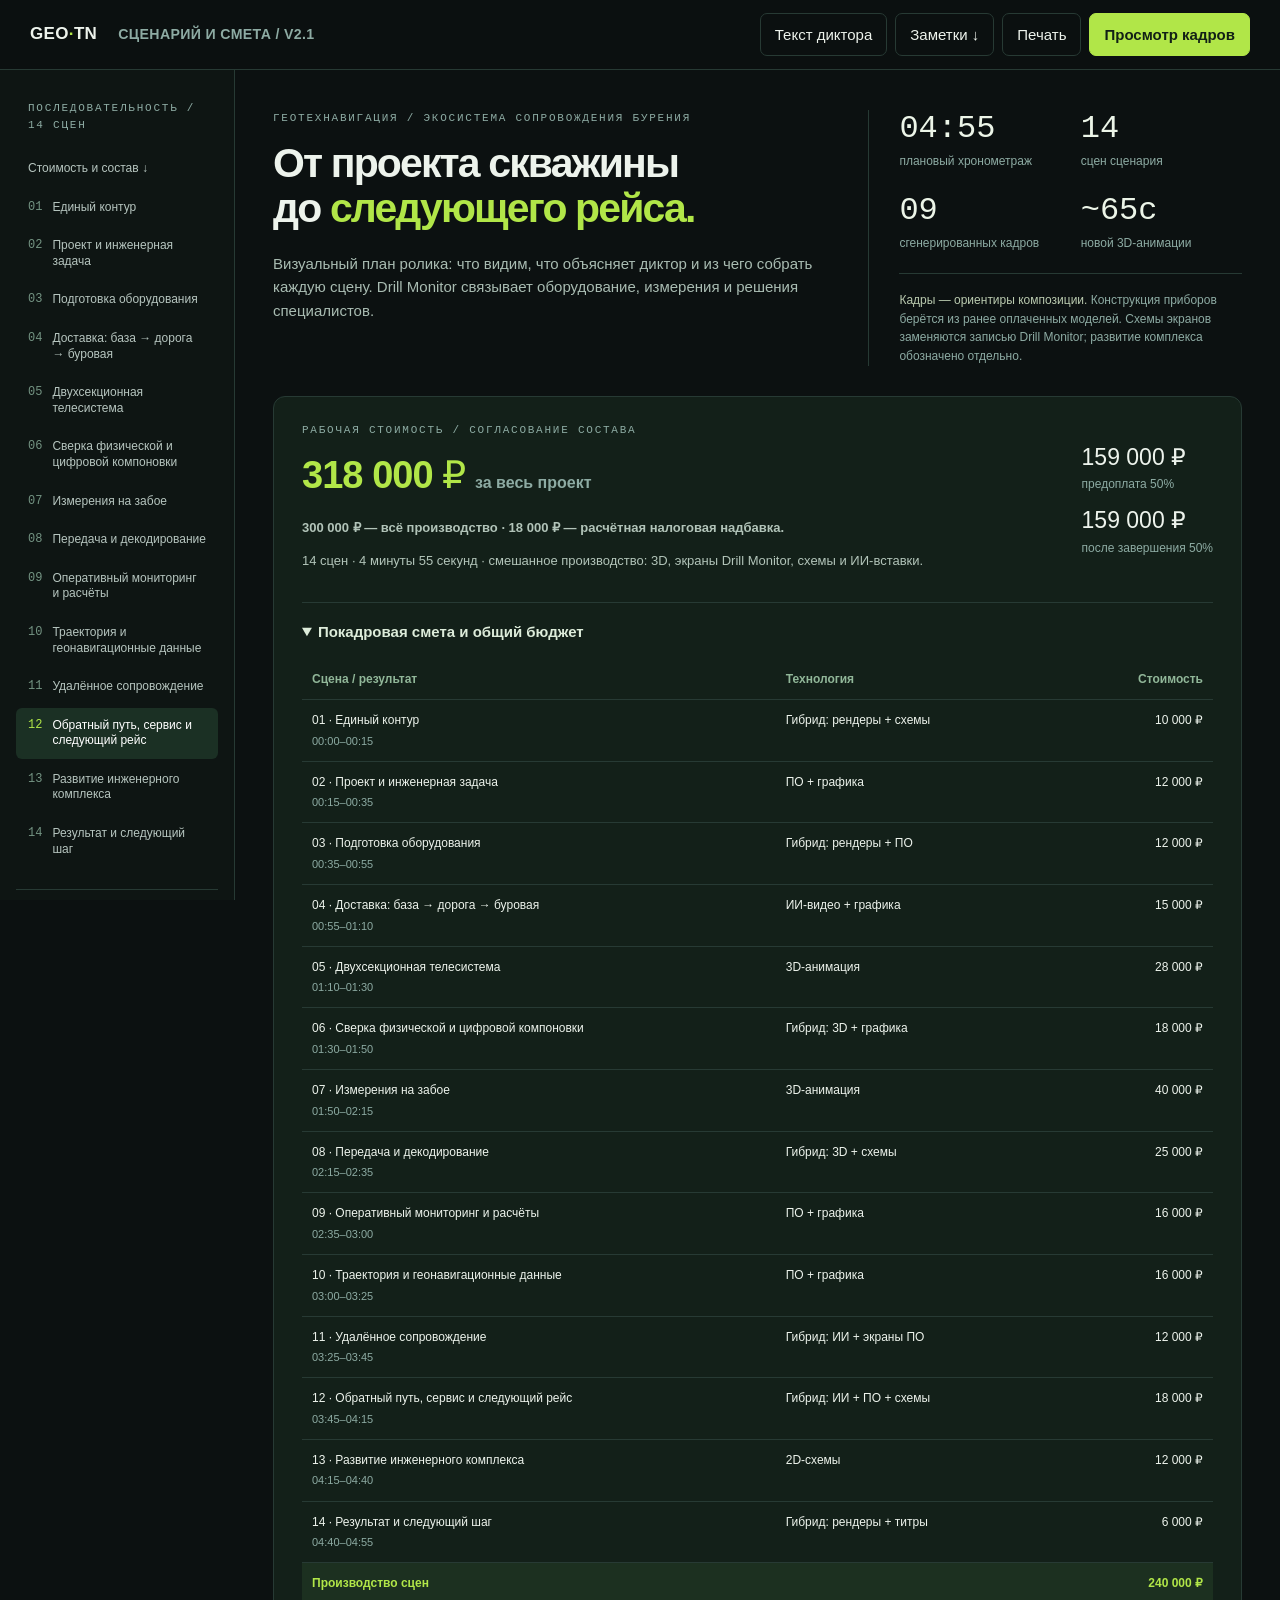
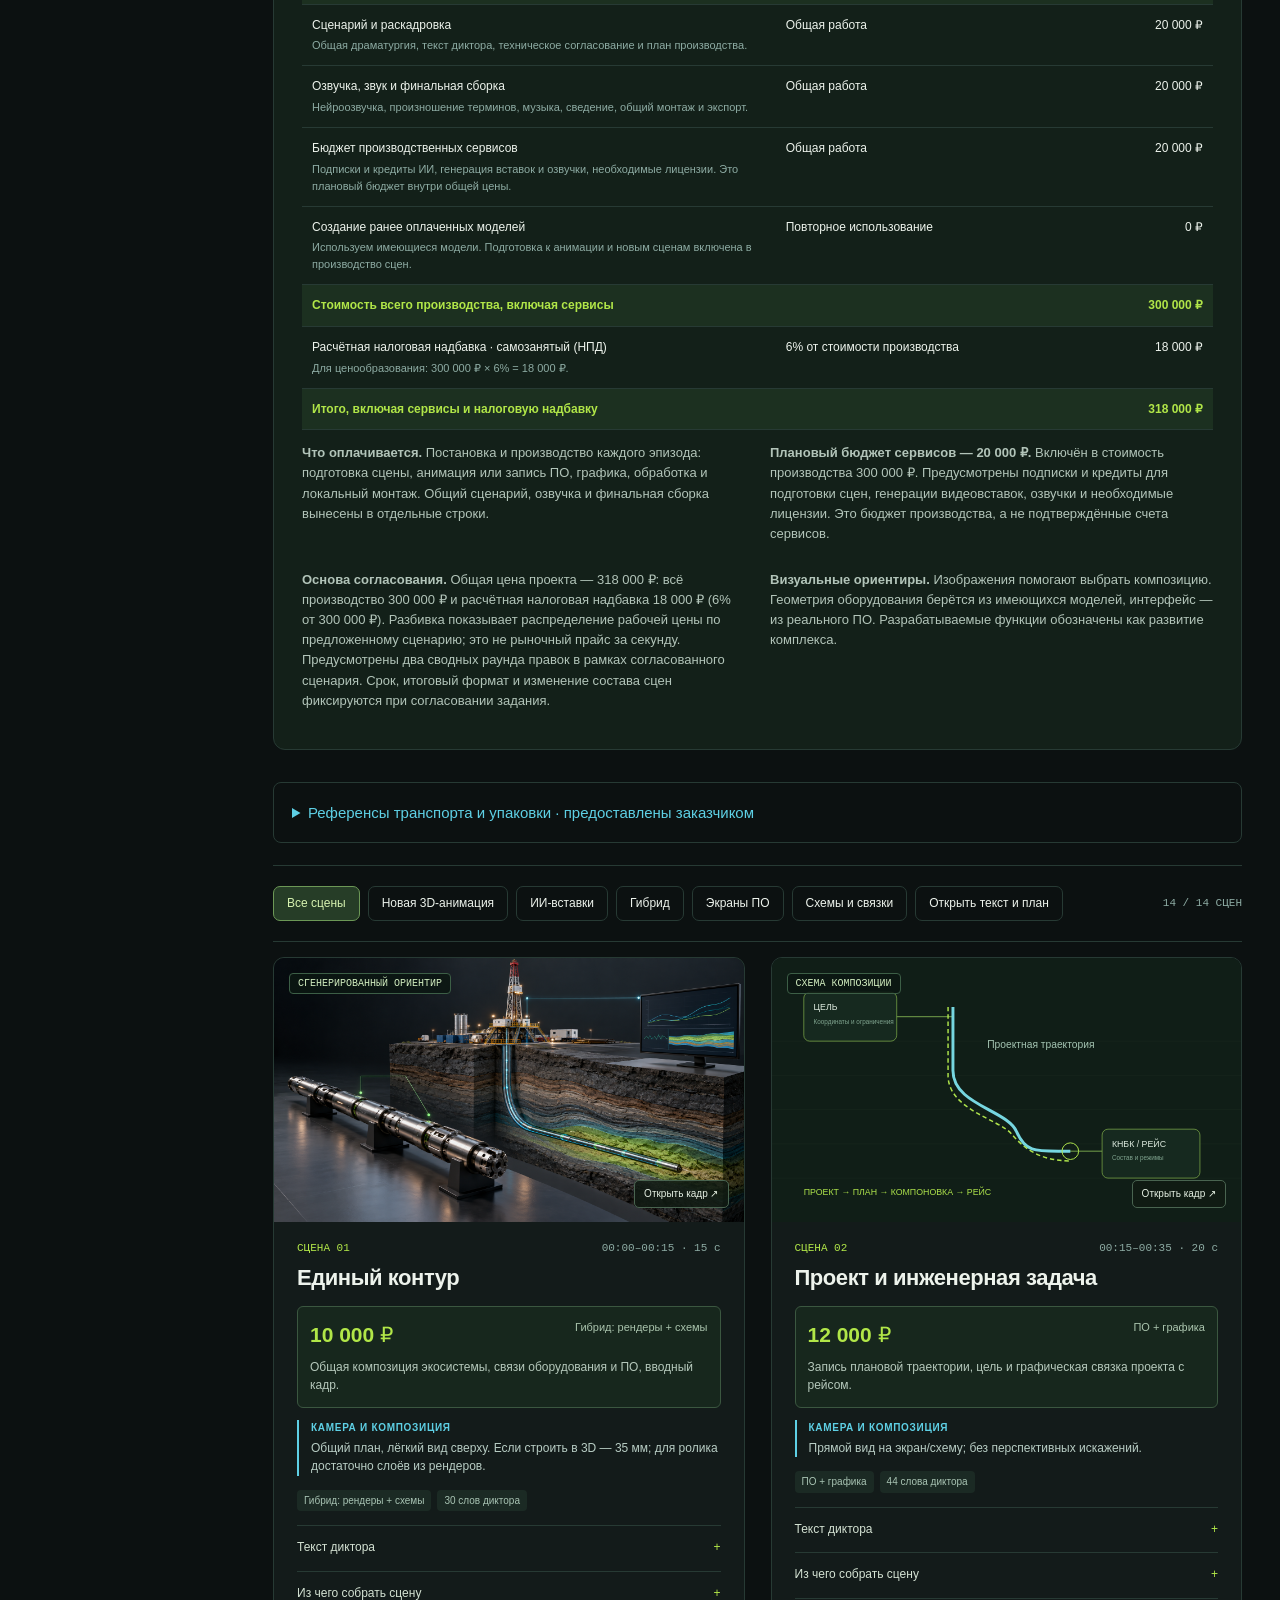
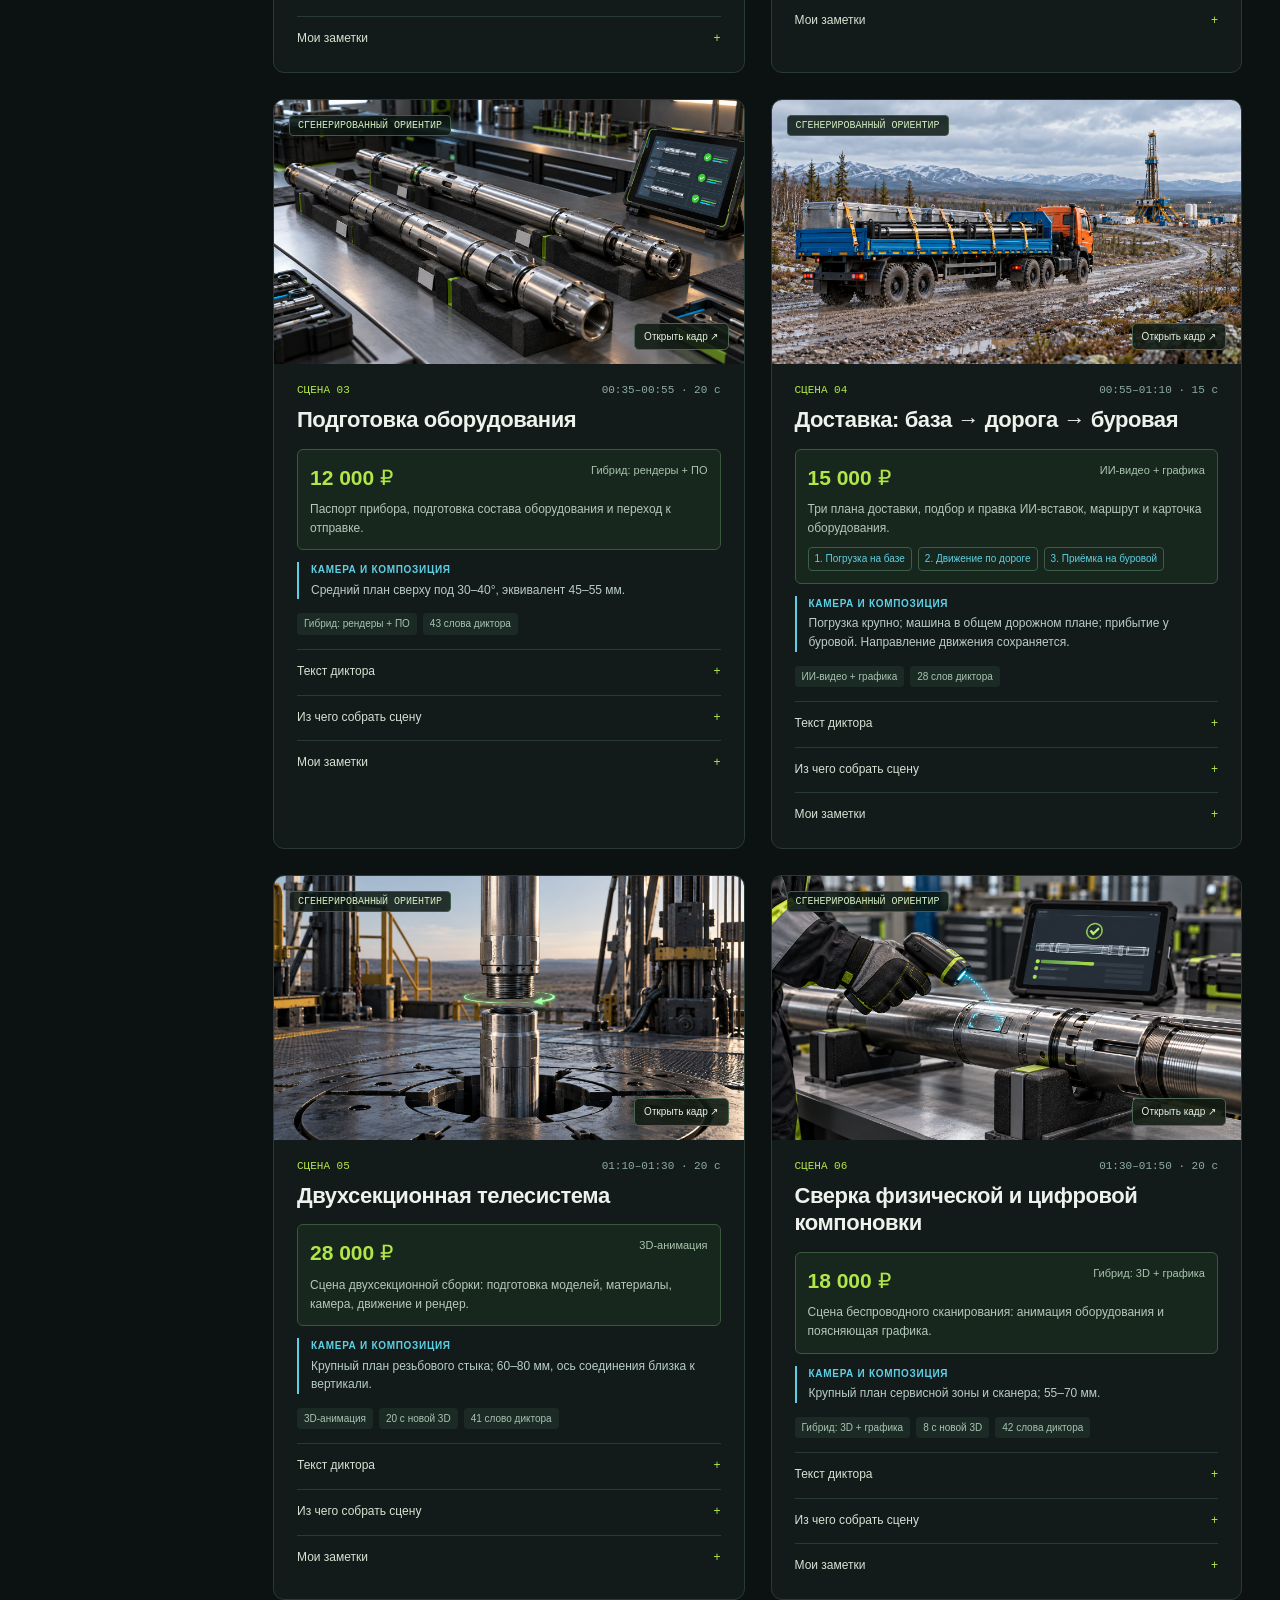
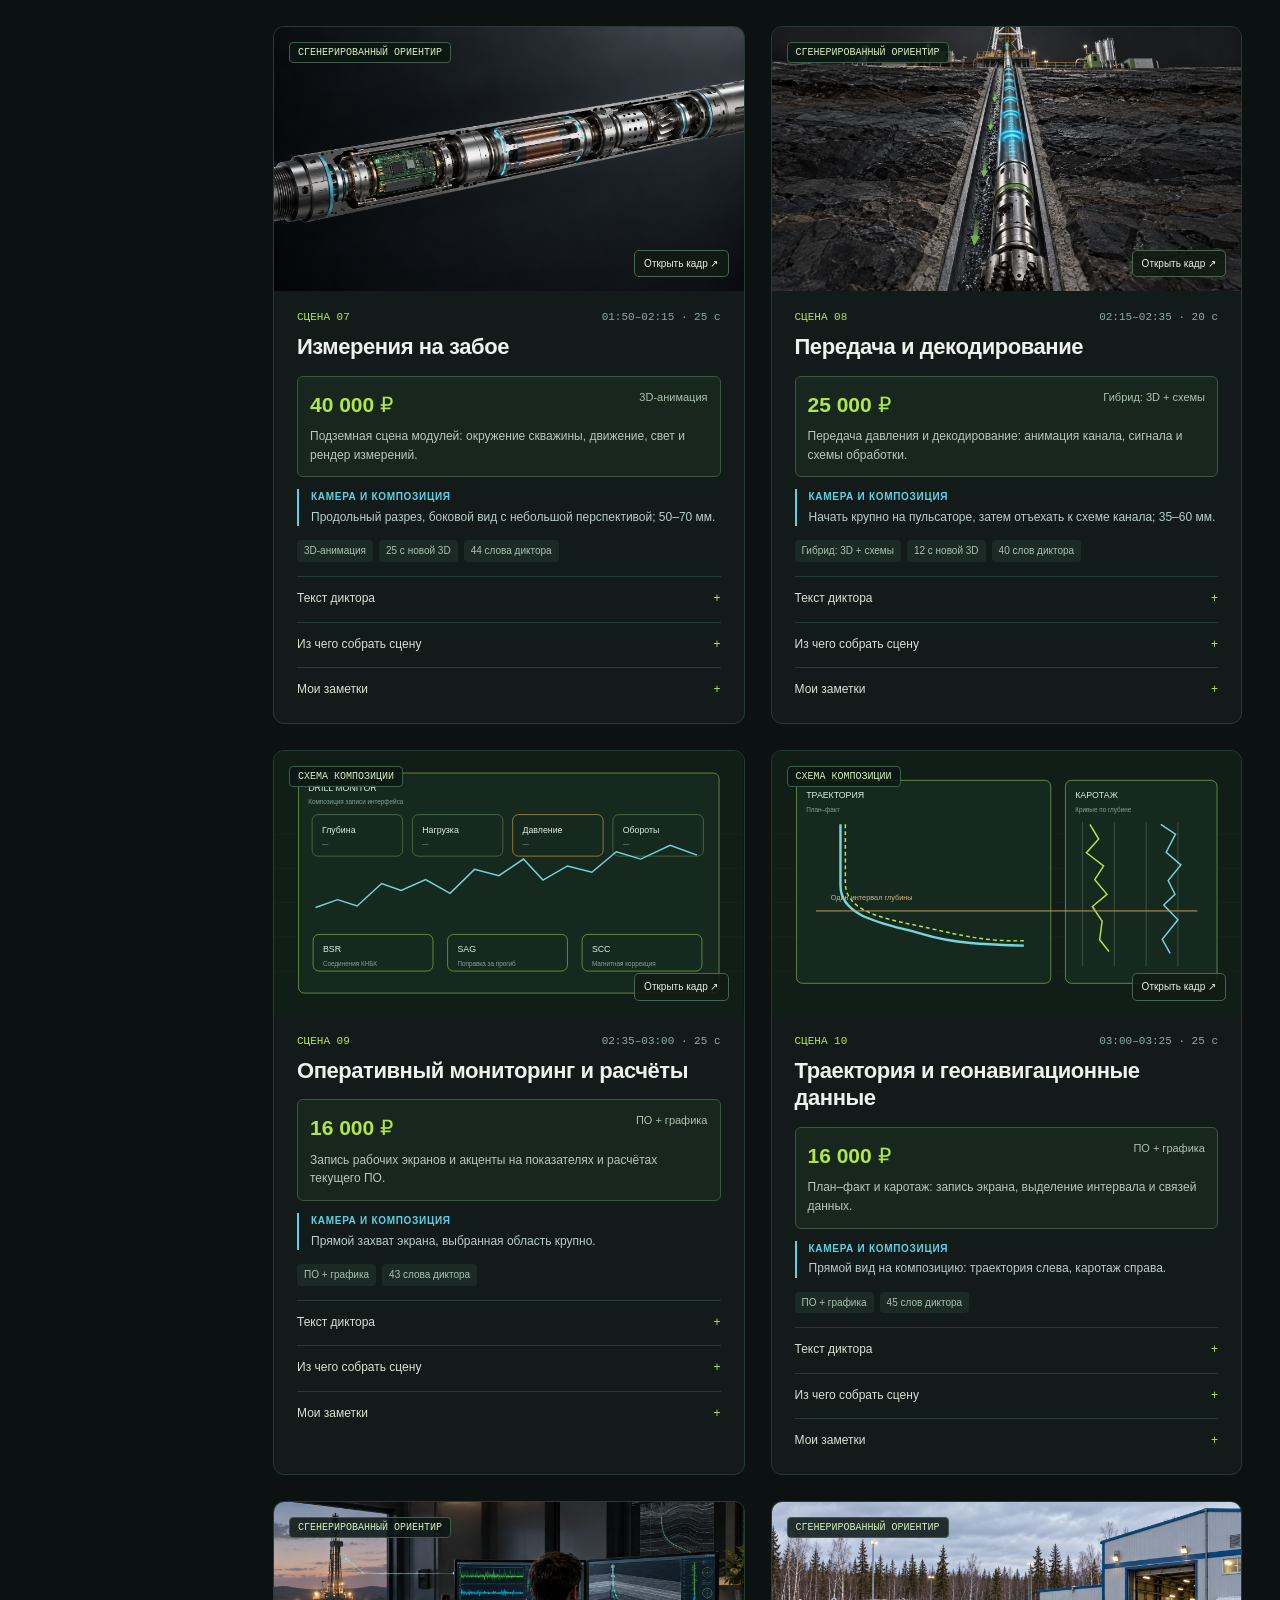
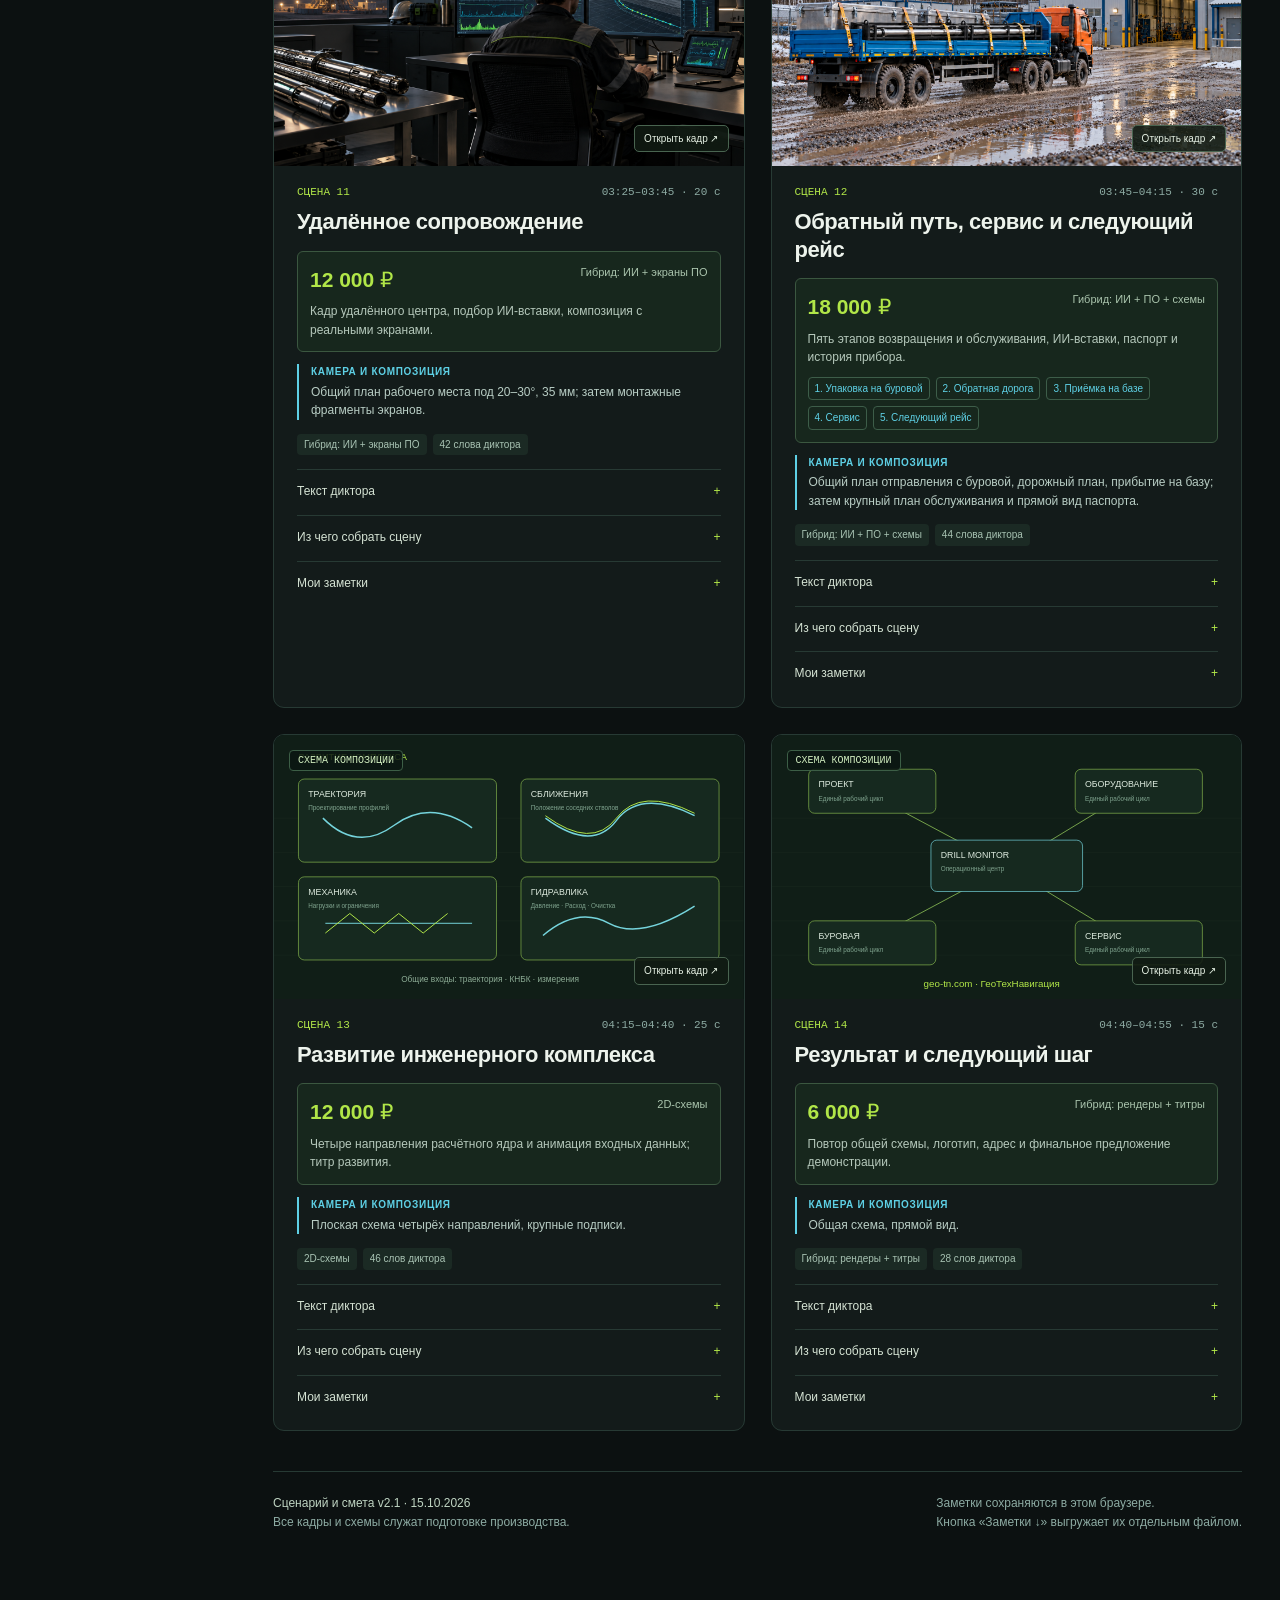
==== index.html @ 7fedcb2a "Publish Drill Monitor storyboard and production estimate" ====
<!doctype html>
<html lang="ru"><head><meta charset="utf-8"><meta name="viewport" content="width=device-width,initial-scale=1">
<title>Geo-TN · Drill Monitor — сценарий и смета ролика</title><meta name="description" content="Сценарий и раскадровка ролика об экосистеме Drill Monitor: 14 сцен, 4:55, состав производства и смета 318 000 ₽."><meta name="robots" content="noindex,nofollow,noarchive"><meta name="theme-color" content="#0c1111">
<style>
:root{color-scheme:dark;--bg:#0c1111;--panel:#131b1a;--muted:#8daba3;--line:#273a34;--green:#b1e648;--cyan:#5ed0e5;--ink:#edf3ec}*{box-sizing:border-box}html{scroll-behavior:smooth;scroll-padding-top:90px}body{margin:0;background:var(--bg);color:var(--ink);font:15px/1.55 "Segoe UI",Arial,sans-serif}button,a,input,textarea{font:inherit}button{cursor:pointer}a{color:inherit;text-decoration:none}button:focus-visible,a:focus-visible,textarea:focus-visible{outline:2px solid var(--cyan);outline-offset:4px}button{border:1px solid var(--line);background:transparent;color:var(--ink);border-radius:7px;padding:9px 14px}button:hover{background:#23352d;border-color:#64815e}.primary{background:var(--green);color:#122016;border-color:var(--green);font-weight:600}.primary:hover{background:#c7ed80}.top{position:sticky;top:0;z-index:20;height:70px;background:#0c1111ed;backdrop-filter:blur(14px);border-bottom:1px solid var(--line);display:flex;align-items:center;justify-content:space-between;padding:0 30px;gap:14px}.brand{font-size:17px;font-weight:650;letter-spacing:.02em}.brand i{font-style:normal;color:var(--green)}.top small{color:var(--muted);margin-left:16px}.actions{display:flex;gap:8px;align-items:center}.side{position:fixed;left:0;top:70px;bottom:0;width:235px;border-right:1px solid var(--line);padding:30px 16px;overflow:auto;background:#0e1513}.eyebrow{font:11px/1.5 Consolas,monospace;letter-spacing:.16em;text-transform:uppercase;color:var(--muted)}.side .eyebrow{padding:0 12px 15px}.nav-link{display:flex;gap:10px;padding:10px 12px;margin:3px 0;border-radius:6px;color:#b6c5bf;font-size:12px;line-height:1.3}.nav-link b{color:#749483;font:12px Consolas,monospace}.nav-link:hover,.nav-link.active{background:#1b3024;color:#fff}.nav-link.active b{color:var(--green)}.side-foot{margin-top:22px;padding:18px 12px;border-top:1px solid var(--line);font-size:12px;color:var(--muted)}main{margin-left:235px;padding:40px 38px 65px;max-width:1800px}.hero{display:grid;grid-template-columns:1.2fr .8fr;gap:35px;align-items:start;margin-bottom:30px}.hero h1{font-size:clamp(30px,3.2vw,49px);line-height:1.12;letter-spacing:-.045em;font-weight:550;margin:14px 0 20px;max-width:700px}.hero h1 em{font-style:normal;color:var(--green)}.hero p{color:#a9bcb2;max-width:650px;margin:0}.meta{border-left:1px solid var(--line);padding-left:30px;display:grid;grid-template-columns:1fr 1fr;gap:20px}.metric strong{display:block;font:32px/1.2 Consolas,monospace;color:#ecf5e8}.metric span{font-size:12px;color:var(--muted)}.legend{font-size:12px;color:var(--muted);grid-column:1/-1;border-top:1px solid var(--line);padding-top:17px}.legend b{color:#bacaaf;font-weight:500}.toolbar{display:flex;gap:8px;flex-wrap:wrap;align-items:center;padding:20px 0;margin-bottom:15px;border-top:1px solid var(--line);border-bottom:1px solid var(--line)}.toolbar button{font-size:12px;padding:7px 13px}.toolbar button.selected{background:#263d27;border-color:#6c9856;color:#d6f2b0}.toolbar .count{margin-left:auto;font:11px Consolas,monospace;color:var(--muted)}.grid{display:grid;grid-template-columns:1fr 1fr;gap:26px}.card{border:1px solid var(--line);border-radius:11px;background:var(--panel);overflow:hidden;scroll-margin-top:95px}.card[hidden]{display:none}.frame{display:block;width:100%;padding:0;border:0;border-radius:0;aspect-ratio:16/9;position:relative;overflow:hidden;background:#0b1615}.frame img,.frame svg{width:100%;height:100%;display:block;object-fit:cover;transition:transform .5s}.frame:hover img{transform:scale(1.035)}.frame:hover{border:0;background:#0b1615}.frame:after{content:"Открыть кадр ↗";position:absolute;right:15px;bottom:14px;padding:5px 9px;border:1px solid #496450;border-radius:5px;font-size:10px;background:#101b13df;color:#e4efe2}.tag{position:absolute;left:15px;top:15px;background:#0b1712d9;padding:4px 8px;border:1px solid #3c5e46;border-radius:4px;font:10px Consolas,monospace;color:#d2eec0}.card-body{padding:20px 23px 24px}.scene-meta{display:flex;align-items:center;justify-content:space-between;gap:10px;font:11px Consolas,monospace;color:var(--muted)}.scene-meta strong{color:var(--green);font-weight:500}.card h2{font-size:22px;line-height:1.25;font-weight:550;letter-spacing:-.02em;margin:10px 0 15px}.camera{border-left:2px solid var(--cyan);padding-left:12px;color:#b8cdc4;font-size:12px}.camera b{display:block;font-size:10px;color:var(--cyan);letter-spacing:.07em;margin-bottom:3px;text-transform:uppercase}.chips{display:flex;flex-wrap:wrap;gap:6px;margin:14px 0}.chip{background:#1b2a24;color:#a8c3b3;border-radius:4px;padding:3px 7px;font-size:10px}.details{border-top:1px solid var(--line);margin-top:14px;padding-top:12px}.details summary{cursor:pointer;font-size:12px;color:#d4e2d3;list-style:none;display:flex;justify-content:space-between}.details summary:after{content:"+";color:var(--green)}.details[open] summary:after{content:"−"}.voice{font-size:13px;color:#c5d3cc;margin:12px 0 0}.production{font-size:12px;color:#aebfb5;margin:12px 0}.production b{color:#e0e9dc;font-weight:500}.production ul{padding-left:18px;margin:6px 0 13px}.check{color:#8ca898;font-size:11px;padding:9px 12px;background:#0e1915;border-radius:5px}.notes{width:100%;resize:vertical;min-height:68px;background:#0e1814;color:#dce7d8;border:1px solid #334c3d;border-radius:5px;padding:10px;font-size:12px;margin-top:8px}.notes::placeholder{color:#6c8779}.footer{margin-top:40px;padding-top:22px;border-top:1px solid var(--line);display:flex;justify-content:space-between;gap:20px;color:var(--muted);font-size:12px}.footer b{color:#bfd4c2;font-weight:500}.fulltext{display:none;max-width:950px;margin:auto}.fulltext h2{font-size:25px;font-weight:550}.fulltext section{padding:24px 0;border-bottom:1px solid var(--line)}.fulltext p{font-size:17px;color:#cfddd3}.fulltext small{font:12px Consolas,monospace;color:var(--green)}.view-text .grid,.view-text .toolbar{display:none}.view-text .fulltext{display:block}.modal{position:fixed;inset:0;background:#050c0bfa;z-index:80;overflow:auto;padding:28px 35px}.modal[hidden]{display:none}.modal-bar{display:flex;align-items:center;justify-content:space-between;gap:14px;max-width:1500px;margin:auto auto 20px}.modal-bar h2{font-size:20px;font-weight:550;margin:0}.modal-bar small{color:var(--green);font:12px Consolas,monospace}.modal-content{max-width:1500px;margin:auto;display:grid;grid-template-columns:1.65fr 1fr;gap:28px}.modal-image{aspect-ratio:16/9;border:1px solid var(--line);border-radius:10px;overflow:hidden}.modal-image img,.modal-image svg{width:100%;height:100%;object-fit:cover;display:block}.modal-copy{color:#b8cabb;font-size:14px}.modal-copy h3{font-size:11px;text-transform:uppercase;letter-spacing:.12em;color:var(--green);font-weight:500;margin:0 0 7px}.modal-copy p{margin:0 0 20px}.modal-copy ul{padding-left:18px;margin-bottom:20px}.modal-help{max-width:1500px;margin:20px auto;color:#729481;font-size:11px}.modal-open{overflow:hidden}.print-head{display:none}
@media(min-width:1450px){.grid{grid-template-columns:repeat(3,1fr)}.card h2{font-size:21px}}
@media(max-width:1100px){.side{width:195px}.top{padding:0 20px}main{margin-left:195px;padding:30px 24px}.hero{grid-template-columns:1fr}.meta{border-left:0;padding-left:0;grid-template-columns:repeat(4,1fr)}.legend{grid-column:1/-1}.modal-content{grid-template-columns:1fr}.modal-copy{display:grid;grid-template-columns:1fr 1fr;gap:20px}.modal-copy .section{min-width:0}}
@media(max-width:760px){.side{display:none}main{margin-left:0;padding:25px 16px}.top{height:auto;min-height:64px;padding:12px 16px;flex-wrap:wrap}.top small{display:none}.actions{gap:5px}.actions button{font-size:11px;padding:7px 9px}.grid{grid-template-columns:1fr}.meta{grid-template-columns:repeat(4,1fr);gap:12px}.metric strong{font-size:24px}.metric span{font-size:10px}.hero h1{font-size:36px}.modal{padding:18px 15px}.modal-bar{align-items:flex-start}.modal-bar h2{font-size:17px}.modal-copy{display:block}.modal-copy .section{margin-bottom:22px}.footer{flex-direction:column}}
@media print{body{background:white;color:#172a1d;font-size:10pt}.top,.side,.toolbar,.footer,.modal,.notes,.actions{display:none!important}main{margin:0;padding:0}.hero{display:block;margin-bottom:18px}.hero h1{font-size:25pt;color:#152c21}.hero p,.hero em{color:#214532}.meta{display:none}.grid{display:block}.card{background:white;border:1px solid #bccbbb;break-inside:avoid;margin-bottom:14px;border-radius:0}.frame{max-width:600px;margin:auto}.frame:after{display:none}.card h2,.production b,.details summary{color:#152c21}.card-body{padding:14px}.scene-meta,.voice,.camera,.production{color:#283b2e}.check{color:#465e4f;background:#f0f4ee}.chip{color:#2b462f;background:#e7eee4}.details{border-color:#ced8c7}.details:not([open]){display:none}.fulltext p{color:#203529}.fulltext section{break-inside:avoid}}
.references{border:1px solid var(--line);padding:18px;border-radius:8px;margin:0 0 22px}.references summary{cursor:pointer;color:var(--cyan)}.references p{color:var(--muted);font-size:12px}.ref-grid{display:grid;grid-template-columns:repeat(3,1fr);gap:15px}.ref-grid figure{margin:0;min-width:0}.ref-grid img{width:100%;height:200px;object-fit:contain;background:#111815;border-radius:6px}.ref-grid figcaption{font-size:11px;color:#a8beb0;margin-top:8px}@media(max-width:760px){.ref-grid{grid-template-columns:1fr}}@media print{.references{border-color:#bac9b7}.ref-grid figcaption{color:#304b37}.references[open]{break-inside:avoid}}
.budget{border:1px solid var(--line);border-radius:12px;padding:25px 28px;margin:25px 0 32px;background:#132019;scroll-margin-top:95px}.budget-top{display:flex;justify-content:space-between;gap:22px;align-items:center}.budget h2{font-size:38px;font-weight:550;letter-spacing:-.025em;margin:8px 0;color:var(--green)}.budget h2 span{font-size:16px;letter-spacing:0;color:var(--muted)}.budget p{color:#b2c4b9;font-size:13px}.payment{display:grid;grid-template-columns:1fr;gap:0;flex-shrink:0}.payment b{font-size:23px;font-weight:500}.payment span{color:var(--muted);font-size:12px;margin-bottom:9px}.estimate{border-top:1px solid var(--line);margin-top:18px;padding-top:17px}.estimate summary{cursor:pointer;color:#ddecda;font-weight:550}.table-scroll{overflow:auto;margin-top:15px}table{width:100%;border-collapse:collapse;font-size:12px}th,td{text-align:left;padding:11px 10px;border-bottom:1px solid var(--line);vertical-align:top}th{color:#91b799}td:first-child{width:52%}td:last-child,th:last-child{text-align:right;white-space:nowrap}td small{display:block;color:var(--muted);font-size:11px;margin-top:3px}td a:hover{color:var(--green)}.subtotal td,tfoot th{color:var(--green);font-weight:650;background:#1c3020}.budget-notes{display:grid;grid-template-columns:1fr 1fr;gap:0 25px}.budget-notes a{color:var(--cyan);text-decoration:underline}.scene-price{border:1px solid #3b5740;padding:12px;border-radius:6px;background:#17271d;margin:12px 0}.scene-price .price-line{display:flex;justify-content:space-between;gap:12px;align-items:start}.scene-price strong{color:var(--green);font-size:21px;font-weight:550;white-space:nowrap}.scene-price .tech{color:#aac4ad;font-size:11px}.scene-price p{font-size:12px;color:#b5c8bb;margin:6px 0 0}.stage-strip{display:flex;flex-wrap:wrap;gap:6px;margin-top:10px}.stage-strip span{border:1px solid #3d5d49;border-radius:4px;color:var(--cyan);padding:3px 6px;font-size:10px}.view-text .budget{display:none}@media(max-width:760px){.budget{padding:18px 13px}.budget-top{display:block}.payment{margin-top:17px;grid-template-columns:1fr 1fr}.payment b:nth-of-type(2){grid-column:2;grid-row:1}.payment span:nth-of-type(2){grid-column:2;grid-row:2}.budget-notes{grid-template-columns:1fr}.budget h2{font-size:32px}th,td{padding:9px 6px;font-size:11px}.budget h2 span{display:block}.scene-price .price-line{flex-wrap:wrap}}@media print{.budget{background:white;border-color:#b7c7b6;break-inside:auto}.budget h2,.payment b,.scene-price strong{color:#1e522f}.budget p,.budget h2 span,.budget-notes p,td small,.scene-price p,.scene-price .tech{color:#304c39}.scene-price{background:#edf4e9;border-color:#b7c7b6}.subtotal td,tfoot th{background:#e8f0e5;color:#234d2f}.budget-notes{display:block}tr{break-inside:avoid}th,td{border-color:#bdcdb9}.budget-top{align-items:start}.table-scroll{overflow:visible}}
@media(max-width:480px){.hero h1{font-size:31px}.metric strong{font-size:22px}.budget h2{font-size:30px}.scene-price strong{font-size:20px}.top .brand{font-size:15px}.top{gap:8px}.actions{flex-wrap:wrap}.budget-top p{overflow-wrap:anywhere}}
</style></head><body>
<header class="top"><div class="brand">GEO<i>·</i>TN <small>СЦЕНАРИЙ И СМЕТА / V2.1</small></div><div class="actions"><button id="voiceButton">Текст диктора</button><button id="notesExport">Заметки ↓</button><button id="printButton">Печать</button><button class="primary" id="showButton">Просмотр кадров</button></div></header>
<aside class="side"><div class="eyebrow">Последовательность / 14 сцен</div><a class="nav-link" href="#budget">Стоимость и состав ↓</a><nav id="nav" aria-label="Сцены ролика"></nav><div class="side-foot">Один рейс.<br>Один серийный прибор.<br>Полный рабочий цикл.<br><br>15 октября 2026</div></aside>
<main><div class="hero"><div><div class="eyebrow">ГеоТехНавигация / Экосистема сопровождения бурения</div><h1>От проекта скважины<br>до <em>следующего рейса.</em></h1><p>Визуальный план ролика: что видим, что объясняет диктор и из чего собрать каждую сцену. Drill Monitor связывает оборудование, измерения и решения специалистов.</p></div><div class="meta"><div class="metric"><strong>04:55</strong><span>плановый хронометраж</span></div><div class="metric"><strong>14</strong><span>сцен сценария</span></div><div class="metric"><strong>09</strong><span>сгенерированных кадров</span></div><div class="metric"><strong>~65с</strong><span>новой 3D-анимации</span></div><div class="legend"><b>Кадры — ориентиры композиции.</b> Конструкция приборов берётся из ранее оплаченных моделей. Схемы экранов заменяются записью Drill Monitor; развитие комплекса обозначено отдельно.</div></div></div>
<section class="budget" id="budget"><div class="budget-top"><div><div class="eyebrow">Рабочая стоимость / согласование состава</div><h2>318 000 ₽ <span>за весь проект</span></h2><p><b>300 000 ₽ — всё производство · 18 000 ₽ — расчётная налоговая надбавка.</b></p><p>14 сцен · 4 минуты 55 секунд · смешанное производство: 3D, экраны Drill Monitor, схемы и ИИ-вставки.</p></div><div class="payment"><b>159 000 ₽</b><span>предоплата 50%</span><b>159 000 ₽</b><span>после завершения 50%</span></div></div><details class="estimate" open><summary>Покадровая смета и общий бюджет</summary><div class="table-scroll"><table><thead><tr><th>Сцена / результат</th><th>Технология</th><th>Стоимость</th></tr></thead><tbody><tr><td><a href="#scene-1">01 · Единый контур</a><small>00:00–00:15</small></td><td>Гибрид: рендеры + схемы</td><td>10 000 ₽</td></tr><tr><td><a href="#scene-2">02 · Проект и инженерная задача</a><small>00:15–00:35</small></td><td>ПО + графика</td><td>12 000 ₽</td></tr><tr><td><a href="#scene-3">03 · Подготовка оборудования</a><small>00:35–00:55</small></td><td>Гибрид: рендеры + ПО</td><td>12 000 ₽</td></tr><tr><td><a href="#scene-4">04 · Доставка: база → дорога → буровая</a><small>00:55–01:10</small></td><td>ИИ-видео + графика</td><td>15 000 ₽</td></tr><tr><td><a href="#scene-5">05 · Двухсекционная телесистема</a><small>01:10–01:30</small></td><td>3D-анимация</td><td>28 000 ₽</td></tr><tr><td><a href="#scene-6">06 · Сверка физической и цифровой компоновки</a><small>01:30–01:50</small></td><td>Гибрид: 3D + графика</td><td>18 000 ₽</td></tr><tr><td><a href="#scene-7">07 · Измерения на забое</a><small>01:50–02:15</small></td><td>3D-анимация</td><td>40 000 ₽</td></tr><tr><td><a href="#scene-8">08 · Передача и декодирование</a><small>02:15–02:35</small></td><td>Гибрид: 3D + схемы</td><td>25 000 ₽</td></tr><tr><td><a href="#scene-9">09 · Оперативный мониторинг и расчёты</a><small>02:35–03:00</small></td><td>ПО + графика</td><td>16 000 ₽</td></tr><tr><td><a href="#scene-10">10 · Траектория и геонавигационные данные</a><small>03:00–03:25</small></td><td>ПО + графика</td><td>16 000 ₽</td></tr><tr><td><a href="#scene-11">11 · Удалённое сопровождение</a><small>03:25–03:45</small></td><td>Гибрид: ИИ + экраны ПО</td><td>12 000 ₽</td></tr><tr><td><a href="#scene-12">12 · Обратный путь, сервис и следующий рейс</a><small>03:45–04:15</small></td><td>Гибрид: ИИ + ПО + схемы</td><td>18 000 ₽</td></tr><tr><td><a href="#scene-13">13 · Развитие инженерного комплекса</a><small>04:15–04:40</small></td><td>2D-схемы</td><td>12 000 ₽</td></tr><tr><td><a href="#scene-14">14 · Результат и следующий шаг</a><small>04:40–04:55</small></td><td>Гибрид: рендеры + титры</td><td>6 000 ₽</td></tr><tr class="subtotal"><td colspan="2">Производство сцен</td><td>240 000 ₽</td></tr><tr><td>Сценарий и раскадровка<small>Общая драматургия, текст диктора, техническое согласование и план производства.</small></td><td>Общая работа</td><td>20 000 ₽</td></tr><tr><td>Озвучка, звук и финальная сборка<small>Нейроозвучка, произношение терминов, музыка, сведение, общий монтаж и экспорт.</small></td><td>Общая работа</td><td>20 000 ₽</td></tr><tr><td>Бюджет производственных сервисов<small>Подписки и кредиты ИИ, генерация вставок и озвучки, необходимые лицензии. Это плановый бюджет внутри общей цены.</small></td><td>Общая работа</td><td>20 000 ₽</td></tr><tr><td>Создание ранее оплаченных моделей<small>Используем имеющиеся модели. Подготовка к анимации и новым сценам включена в производство сцен.</small></td><td>Повторное использование</td><td>0 ₽</td></tr><tr class="subtotal"><td colspan="2">Стоимость всего производства, включая сервисы</td><td>300 000 ₽</td></tr><tr><td>Расчётная налоговая надбавка · самозанятый (НПД)<small>Для ценообразования: 300 000 ₽ × 6% = 18 000 ₽.</small></td><td>6% от стоимости производства</td><td>18 000 ₽</td></tr></tbody><tfoot><tr><th colspan="2">Итого, включая сервисы и налоговую надбавку</th><th>318 000 ₽</th></tr></tfoot></table></div></details><div class="budget-notes"><p><b>Что оплачивается.</b> Постановка и производство каждого эпизода: подготовка сцены, анимация или запись ПО, графика, обработка и локальный монтаж. Общий сценарий, озвучка и финальная сборка вынесены в отдельные строки.</p><p><b>Плановый бюджет сервисов — 20 000 ₽.</b> Включён в стоимость производства 300 000 ₽. Предусмотрены подписки и кредиты для подготовки сцен, генерации видеовставок, озвучки и необходимые лицензии. Это бюджет производства, а не подтверждённые счета сервисов.</p><p><b>Основа согласования.</b> Общая цена проекта — 318 000 ₽: всё производство 300 000 ₽ и расчётная налоговая надбавка 18 000 ₽ (6% от 300 000 ₽). Разбивка показывает распределение рабочей цены по предложенному сценарию; это не рыночный прайс за секунду. Предусмотрены два сводных раунда правок в рамках согласованного сценария. Срок, итоговый формат и изменение состава сцен фиксируются при согласовании задания.</p><p><b>Визуальные ориентиры.</b> Изображения помогают выбрать композицию. Геометрия оборудования берётся из имеющихся моделей, интерфейс — из реального ПО. Разрабатываемые функции обозначены как развитие комплекса.</p></div></section>
<details class="references"><summary>Референсы транспорта и упаковки · предоставлены заказчиком</summary><p>Для сцен 03, 04 и 12: подготовка, доставка, возвращение и сервис. Геометрию крупного плана сверяем с этими изображениями.</p><div class="ref-grid"><figure><img loading="lazy" src="assets/ref-truck.png" alt="Тягач и длинный бортовой полуприцеп. В кадрах — оранжевая кабина и синий полуприцеп."><figcaption>Тягач и длинный бортовой полуприцеп. В кадрах — оранжевая кабина и синий полуприцеп.</figcaption></figure><figure><img loading="lazy" src="assets/ref-kitbox.jpg" alt="Металлический китбокс: 2955 × 1000 × 850 мм; масса 260 кг по данным заказчика."><figcaption>Металлический китбокс: 2955 × 1000 × 850 мм; масса 260 кг по данным заказчика.</figcaption></figure><figure><img loading="lazy" src="assets/ref-baskets.webp" alt="Открытый китбокс и каркасные корзины/пеналы с трубными приборами."><figcaption>Открытый китбокс и каркасные корзины/пеналы с трубными приборами.</figcaption></figure></div></details>
<div class="toolbar"><button class="selected" data-filter="all">Все сцены</button><button data-filter="3d">Новая 3D-анимация</button><button data-filter="ai">ИИ-вставки</button><button data-filter="hybrid">Гибрид</button><button data-filter="ui">Экраны ПО</button><button data-filter="diagram">Схемы и связки</button><button id="expandButton">Открыть текст и план</button><span class="count" id="count">14 / 14 СЦЕН</span></div>
<div class="grid" id="grid"></div><article class="fulltext" id="fulltext"></article><footer class="footer"><div><b>Сценарий и смета v2.1 · 15.10.2026</b><br>Все кадры и схемы служат подготовке производства.</div><div>Заметки сохраняются в этом браузере.<br>Кнопка «Заметки ↓» выгружает их отдельным файлом.</div></footer></main>
<div class="modal" id="modal" role="dialog" aria-modal="true" aria-label="Просмотр кадра" hidden><div class="modal-bar"><div><small id="modalTime"></small><h2 id="modalTitle"></h2></div><div class="actions"><button id="previous" aria-label="Предыдущий кадр">←</button><button id="next" aria-label="Следующий кадр">→</button><button id="closeModal">Закрыть ×</button></div></div><div class="modal-content"><div class="modal-image" id="modalImage"></div><div class="modal-copy" id="modalCopy"></div></div><div class="modal-help">← → — переход между кадрами · Esc — закрыть. Сгенерированные изображения показывают композицию, а не точную конструкцию оборудования.</div></div>
<script>
"use strict";
const scenes=[{"title":"Единый контур","duration":15,"threeD":0,"voice":"Бурение объединяет проект, оборудование, измерения и работу специалистов. «ГеоТехНавигация» выстраивает единую экосистему сопровождения скважины. Её операционный центр — Drill Monitor: платформа, связывающая этапы работы от подготовки приборов до следующего рейса.","visual":"Схематичный разрез скважины и пять связанных объектов: проект, телесистема, буровая, Drill Monitor, сервисная база. Камера собирает их в одну композицию. Использовать 2D-графику и существующие рендеры.","caption":"ГЕОТЕХНАВИГАЦИЯ\nЕдиная экосистема сопровождения бурения","status":"Общая концепция; дальнейшее развитие обозначено в сцене 12.","time":"00:00–00:15","id":1,"camera":"Общий план, лёгкий вид сверху. Если строить в 3D — 35 мм; для ролика достаточно слоёв из рендеров.","motion":"Плавное приближение к общей схеме. Связи загораются по очереди, затем выделяется проект.","objects":["Существующий рендер телесистемы","Условный разрез скважины","Силуэт буровой","Монитор с абстрактными графиками"],"build":"Композицию собрать из отдельных слоёв. Не моделировать целиком сложную буровую ради этого кадра.","transition":"Линия скважины превращается в линию проектной траектории.","check":"Изображение задаёт композицию; геология и оборудование здесь условные.","image":"assets/01-ecosystem.png","mode":"diagram","originalId":1,"visualId":1,"price":10000,"technology":"Гибрид: рендеры + схемы","tags":["diagram","hybrid"],"deliverable":"Общая композиция экосистемы, связи оборудования и ПО, вводный кадр."},{"title":"Проект и инженерная задача","duration":20,"threeD":0,"voice":"Работа начинается с проекта: целевых координат, геологической задачи и требований к траектории. С ними связаны выбор компоновки и допустимые режимы работы. Операционный центр экосистемы — Drill Monitor. Платформа создаётся для того, чтобы объединить проектные решения, фактические измерения и историю оборудования в одном рабочем процессе.","visual":"Плановая траектория, целевой интервал, карточка скважины. Простая схема связей: цель → план → КНБК → рейс. Показать существующую плановую траекторию; мастер нового ядра не изображать как готовый экран.","caption":"Проект → Компоновка → Рейс","status":"Проектная концепция; существующее отображение плана. Новое ядро проектирования ещё развивается.","time":"00:15–00:35","id":2,"camera":"Прямой вид на экран/схему; без перспективных искажений.","motion":"Прорисовка плановой траектории, появление цели, затем состава КНБК.","objects":["Запись плановой траектории","Цель и ограничения","Схема «проект → КНБК → рейс»"],"build":"Использовать реальный план из ПО и дополнить монтажной графикой. Новый мастер ядра пока показывать схемой.","transition":"Карточка КНБК раскрывается в реестр конкретных приборов.","check":"Схема композиции, не снимок интерфейса. Новые расчёты — целевой контур.","image":null,"mode":"ui","originalId":2,"visualId":2,"price":12000,"technology":"ПО + графика","tags":["ui","ui"],"deliverable":"Запись плановой траектории, цель и графическая связка проекта с рейсом."},{"title":"Подготовка оборудования","duration":20,"threeD":0,"voice":"Перед отправкой на буровую инженер выбирает конкретные приборы и проверяет их состояние. Каждый экземпляр имеет серийный номер, паспорт и историю эксплуатации. Состав компоновки, наработка и сведения об обслуживании помогают подготовить оборудование к задаче рейса. Эта история сохраняется при переходе прибора на другой объект.","visual":"Запись реестра оборудования: выбрать один прибор, открыть паспорт, затем добавить его в КНБК. Его серийный номер остаётся одинаковым в следующих сценах. Макроизображение имеющегося рендера вместо новой анимации.","caption":"Серийный номер · Паспорт · Наработка · ТО","status":"Существующие реестр, КНБК и паспорта; экран записывается из согласованной актуальной сборки.","time":"00:35–00:55","id":3,"camera":"Средний план сверху под 30–40°, эквивалент 45–55 мм.","motion":"Короткий проезд вдоль приборов; далее статичная запись карточки выбранного прибора.","objects":["Твои готовые модели","Простые опоры","Плоскость верстака","Планшет/вставка интерфейса","Металлический китбокс для телеметрии","Каркасные корзины с трубными приборами"],"build":"Рендер рабочего стола можно заменить существующим рендером на нейтральном фоне. Для сцены достаточно одного прибора крупно. Металлический китбокс для телеметрии по предоставленному референсу: 2955 × 1000 × 850 мм, масса 260 кг по данным заказчика. Длинные трубные приборы — в отдельных прямоугольных каркасных корзинах/пеналах с опорами и фиксаторами, как на gt-navigator.webp. Размеры указаны для металлического контейнера из первого фото.","transition":"Паспорт выбранного прибора связывается с заданием на отправку; появляется машина на базе.","check":"На сгенерированном кадре силуэты условные. В финале подставить свои модели.","image":"assets/03-preparation.png","mode":"diagram","originalId":3,"visualId":3,"packaging":"Металлический китбокс для телеметрии по предоставленному референсу: 2955 × 1000 × 850 мм, масса 260 кг по данным заказчика. Длинные трубные приборы — в отдельных прямоугольных каркасных корзинах/пеналах с опорами и фиксаторами, как на gt-navigator.webp. Размеры указаны для металлического контейнера из первого фото.","price":12000,"technology":"Гибрид: рендеры + ПО","tags":["diagram","hybrid","ui"],"deliverable":"Паспорт прибора, подготовка состава оборудования и переход к отправке."},{"originalId":null,"visualId":null,"title":"Доставка: база → дорога → буровая","duration":15,"threeD":0,"voice":"Подготовленное оборудование отправляется с базы на буровую. Погрузка, дорога и приёмка образуют один этап снабжения. В Drill Monitor этот путь связывается с конкретными приборами, объектом и предстоящим рейсом.","visual":"Три коротких плана: упаковка и погрузка на базе; машина на дороге; прибытие и приёмка на буровой. Поверх — графическая линия маршрута и карточка того же прибора.","caption":"БАЗА → ДОРОГА → БУРОВАЯ","status":"Физическая перевозка и концепция логистического контура. Экранные события показывать по подтверждённым функциям ПО.","camera":"Погрузка крупно; машина в общем дорожном плане; прибытие у буровой. Направление движения сохраняется.","motion":"0–4 с: погрузка; 4–10 с: движение по дороге; 10–15 с: прибытие и передача оборудования.","objects":["Оранжевый тягач 6×6 с длинным синим бортовым полуприцепом по фото заказчика","База, дорога, буровая","Карточка одного серийного прибора","Графический маршрут","Металлический китбокс для телеметрии","Каркасные корзины с трубными приборами"],"build":"ИИ-вставки окружения и движения машины, монтаж трёх этапов, маршрут и подписи отдельной графикой. Прибор крупным планом — из существующей модели. Проверить постоянство машины и груза между планами. Металлический китбокс для телеметрии по предоставленному референсу: 2955 × 1000 × 850 мм, масса 260 кг по данным заказчика. Длинные трубные приборы — в отдельных прямоугольных каркасных корзинах/пеналах с опорами и фиксаторами, как на gt-navigator.webp. Размеры указаны для металлического контейнера из первого фото. Сохранять один тягач и полуприцеп в прямом и обратном пути. Груз — закреплённые закрытые китбоксы и каркасные корзины; на базе показать открытие китбокса.","transition":"Приёмка оборудования → сборка на рабочем стенде.","check":"Ориентир условный. Реальный транспорт и упаковку согласовать. GPS, автоматическое отслеживание и фиксацию приёмки не заявлять без подтверждения.","image":"assets/04-delivery.png","mode":"ai","stages":["Погрузка на базе","Движение по дороге","Приёмка на буровой"],"packaging":"Металлический китбокс для телеметрии по предоставленному референсу: 2955 × 1000 × 850 мм, масса 260 кг по данным заказчика. Длинные трубные приборы — в отдельных прямоугольных каркасных корзинах/пеналах с опорами и фиксаторами, как на gt-navigator.webp. Размеры указаны для металлического контейнера из первого фото.","id":4,"price":15000,"technology":"ИИ-видео + графика","tags":["ai","ai"],"deliverable":"Три плана доставки, подбор и правка ИИ-вставок, маршрут и карточка оборудования.","time":"00:55–01:10"},{"title":"Двухсекционная телесистема","duration":20,"threeD":20,"voice":"Телесистема доставляется на буровую в собранном виде. Две основные секции соединяются свинчиванием непосредственно в роторе. Модульная конструкция предусматривает замену секции на аналогичную при неисправности. Такая организация сборки и обслуживания упрощает подготовку комплекса и позволяет заранее предусмотреть резерв оборудования для продолжения работ.","visual":"3D: две готовые секции в горизонтальном положении → схема установки в роторе → свинчивание. Короткая вставка с заменой одной секции на резервную. Геометрию и порядок сборки согласовать с инженером.","caption":"Две секции\nСборка на буровой · Взаимозаменяемость","status":"Работающее оборудование — подтверждено пользователем.","time":"01:10–01:30","id":5,"camera":"Крупный план резьбового стыка; 60–80 мм, ось соединения близка к вертикали.","motion":"Сближение двух секций, согласованное вращение и свинчивание; краткий показ резервной секции.","objects":["Две реальные секции","Точный резьбовой стык","Упрощённый ротор","Одна резервная секция"],"build":"Анимировать только стык и видимые части труб. Окружение буровой достаточно обозначить силуэтами.","transition":"После соединения камера идёт к сервисной зоне и сканеру.","check":"Проверить порядок сборки и направление вращения. Кадр не задаёт конструкцию резьбы.","image":"assets/04-two-sections.png","mode":"3d","originalId":4,"visualId":4,"price":28000,"technology":"3D-анимация","tags":["3d"],"deliverable":"Сцена двухсекционной сборки: подготовка моделей, материалы, камера, движение и рендер."},{"title":"Сверка физической и цифровой компоновки","duration":20,"threeD":8,"voice":"Беспроводной сервисный сканер позволяет определить состав собранной секции и идентификаторы установленных приборов. В цифровом реестре этим идентификаторам соответствуют паспорта и история эксплуатации. Так инженер может сопоставить оборудование на буровой с компоновкой в программе и получить сведения о конкретных экземплярах перед началом рейса.","visual":"8 секунд 3D: сканер у секции на поверхности. Затем схема «идентификаторы → реестр → паспорта → КНБК». Реальную связь сканера с ПО снять или представить поясняющей схемой после уточнения формата обмена.","caption":"Физическая компоновка ↔ Цифровая КНБК","status":"Сканер работает по подтверждению пользователя. Полный канал интеграции с показанной сборкой ПО требует подтверждения до съёмки.","time":"01:30–01:50","id":6,"camera":"Крупный план сервисной зоны и сканера; 55–70 мм.","motion":"Сканер приближается; короткий импульс связи; поверх кадра появляются идентификаторы.","objects":["Собранная секция","Реальная модель/фото сканера","Простая опора","Вставка карточки/КНБК"],"build":"Руку можно заменить движением самого сканера. Графику идентификаторов накладывать в монтаже.","transition":"Идентификатор связывается с модулем внутри секции; переход в разрез.","check":"Форма сканера и зона чтения на изображении условные. Согласовать источник читаемых данных.","image":"assets/05-wireless-scan.png","mode":"3d","originalId":5,"visualId":5,"price":18000,"technology":"Гибрид: 3D + графика","tags":["3d","hybrid"],"deliverable":"Сцена беспроводного сканирования: анимация оборудования и поясняющая графика."},{"title":"Измерения на забое","duration":25,"threeD":25,"voice":"В скважине каждый модуль выполняет свою задачу. Инклинометр измеряет ориентацию инструмента. Гамма-модуль и резистивиметр дают данные о свойствах окружающих пород. Генератор преобразует энергию потока бурового раствора в питание электроники; в другой комплектации используется батарейная секция. Измерительные данные становятся основой навигации и контроля работы комплекса.","visual":"3D в согласованной последовательности модулей. По очереди подсветить инклинометр, гамма-модуль, резистивиметр и генератор; показать вращение турбины в разрезе. Альтернативную батарейную конфигурацию показать статичной схемой. Скважина и пласт — условное поясняющее окружение.","caption":"Ориентация · Гамма-каротаж · Сопротивление\nЭлектропитание телесистемы","status":"Назначение оборудования по материалам Geo-TN; точное исполнение выбирается до производства.","time":"01:50–02:15","id":7,"camera":"Продольный разрез, боковой вид с небольшой перспективой; 50–70 мм.","motion":"Поочерёдная подсветка модулей; небольшой проезд вдоль сборки; вращение турбины генератора.","objects":["Готовые модели модулей","Разрез корпуса","Короткий участок турбины","Выноски роли каждого модуля"],"build":"Сохранить реальные позиции узлов. Не нужно анимировать всю электронику — достаточно подсветки и одной понятной механики.","transition":"Акцент переходит на пульсатор, далее на распространение сигнала.","check":"Генерация показывает общий приём разреза. Порядок, геометрия и названия — по реальной сборке.","image":"assets/06-downhole-modules.png","mode":"3d","originalId":6,"visualId":6,"price":40000,"technology":"3D-анимация","tags":["3d"],"deliverable":"Подземная сцена модулей: окружение скважины, движение, свет и рендер измерений."},{"title":"Передача и декодирование","duration":20,"threeD":12,"voice":"Пульсатор кодирует измерения импульсами давления, которые распространяются по буровому раствору к поверхности. Наземный комплекс принимает сигнал и декодирует пакеты. Вместе с технологическими параметрами буровой эти данные поступают в программную систему. Так измерение на забое становится информацией, с которой работает инженер.","visual":"12 секунд 3D: работа выбранного клапана пульсатора и условная волна давления к поверхности. Затем график сигнала → декодированные значения → интерфейс. Частицы раствора и направление распространения волны показывать раздельно.","caption":"Измерение → Импульс → Декодирование → Данные","status":"Физический принцип подтверждён описанием комплекса; демонстрационный поток в ПО обозначается по происхождению.","time":"02:15–02:35","id":8,"camera":"Начать крупно на пульсаторе, затем отъехать к схеме канала; 35–60 мм.","motion":"Движение выбранного клапана и волна давления к поверхности; после — декодированный график.","objects":["Реальная модель пульсатора","Условный участок трубы","Графика волны давления","Наземный приёмник/вставка графика"],"build":"Волну проще сделать графикой поверх 3D. Гидродинамическую симуляцию для объяснения не требуется.","transition":"Импульсы превращаются в график, затем в параметры Drill Monitor.","check":"В финале разделить поток раствора и волну давления. Нарисованные стрелки не считаются физической моделью.","image":"assets/07-pressure-telemetry.png","mode":"3d","originalId":7,"visualId":7,"price":25000,"technology":"Гибрид: 3D + схемы","tags":["3d","hybrid"],"deliverable":"Передача давления и декодирование: анимация канала, сигнала и схемы обработки."},{"title":"Оперативный мониторинг и расчёты","duration":25,"threeD":0,"voice":"В Drill Monitor инженер сопоставляет глубину, скорость проходки, нагрузку, обороты, давление и поступающие каналы телеметрии. Графики и пороговые предупреждения помогают замечать изменения режима. Инженерные инструменты позволяют оценивать соединения КНБК по коэффициенту BSR, учитывать прогиб инструмента поправкой Sag и осевую магнитную помеху коррекцией SCC.","visual":"Запись реального экрана бурения: несколько читаемых показателей → один пороговый сигнал → кратко три существующих расчётных панели. Подсвечивать важное монтажными выносками. Не мелькать всеми вкладками.","caption":"Мониторинг · Предупреждения · Инженерная оценка","status":"Существующие модули приложения. Результаты показывать на согласованных демонстрационных входах.","time":"02:35–03:00","id":9,"camera":"Прямой захват экрана, выбранная область крупно.","motion":"Один акцент на KPI, одно предупреждение, три коротких фрагмента расчётных панелей.","objects":["Реальная запись монитора","Выноски BSR / Sag / SCC","График и одно предупреждение"],"build":"Записать ПО на согласованном деморейсе. Макет здесь нужен только для оценки расположения элементов.","transition":"График глубины/замера приводит к траектории и каротажу.","check":"Это макет, не скриншот Drill Monitor. В финале заменить записью ПО.","image":null,"mode":"ui","originalId":8,"visualId":8,"price":16000,"technology":"ПО + графика","tags":["ui","ui"],"deliverable":"Запись рабочих экранов и акценты на показателях и расчётах текущего ПО."},{"title":"Траектория и геонавигационные данные","duration":25,"threeD":0,"voice":"По инклинометрическим замерам и глубине программа рассчитывает пространственную траекторию и позволяет сравнивать её с проектом. Каротажный планшет показывает гамма-излучение и сопротивление по глубине. Эти данные помогают специалистам оценивать положение ствола и геологическую ситуацию. Решение о дальнейшей проводке принимает инженер с учётом проекта и доступных измерений.","visual":"Запись 3D-траектории из ПО и план–факт → синхронная выноска на каротажном планшете. Геологический целевой интервал показать схемой. Изменение плана не изображать как автономную команду системе бурения.","caption":"План–факт · Каротаж · Геонавигационные данные","status":"Существующие траектория и планшет. Геологическая схема поясняющая; расширенная интерпретация развивается.","time":"03:00–03:25","id":10,"camera":"Прямой вид на композицию: траектория слева, каротаж справа.","motion":"Один общий маркер глубины движется между план–факт и планшетом.","objects":["Реальная 3D-траектория из ПО","План–факт","Каротажный планшет","Условный геологический интервал"],"build":"Использовать запись существующих экранов и простой монтажный маркер. Не строить новый геологический движок для ролика.","transition":"Тот же маркер/рейс появляется на удалённом рабочем месте.","check":"Геологическая схема поясняющая. Не изображать автономную команду бурению.","image":null,"mode":"ui","originalId":9,"visualId":9,"price":16000,"technology":"ПО + графика","tags":["ui","ui"],"deliverable":"План–факт и каротаж: запись экрана, выделение интервала и связей данных."},{"title":"Удалённое сопровождение","duration":20,"threeD":0,"voice":"Информация нужна одновременно на буровой, в офисе и в центре сопровождения. Общий цифровой контур позволяет специалистам сопоставлять параметры, обсуждать отклонения и поддерживать полевую команду. Мобильный доступ дополняет рабочее место инженера: ключевые данные, состав КНБК и сведения об оборудовании доступны в удобном формате.","visual":"Один и тот же обезличенный рейс на трёх рабочих местах: буровая, офис, мобильный экран. Использовать 2D-схему, запись desktop и мобильного интерфейса. Одновременную live-синхронизацию показывать только после проверки выбранного контура.","caption":"Буровая ↔ Офис ↔ Центр сопровождения","status":"Целевая сквозная работа с существующими интерфейсами; текущую связь подтвердить перед финальной записью.","time":"03:25–03:45","id":11,"camera":"Общий план рабочего места под 20–30°, 35 мм; затем монтажные фрагменты экранов.","motion":"Спокойный проезд, связь с буровой, появление мобильного экрана.","objects":["Простое рабочее место","Два монитора","Планшет/смартфон","Силуэт буровой"],"build":"Сгенерированный кадр можно использовать как атмосферную вставку. Реальную запись ПО наложить на экран в монтаже.","transition":"Карточка того же прибора на мобильном экране ведёт к его истории.","check":"Экраны в изображении вымышленные. Одновременную синхронизацию показать после проверки.","image":"assets/10-remote-centre.png","mode":"diagram","originalId":10,"visualId":10,"price":12000,"technology":"Гибрид: ИИ + экраны ПО","tags":["diagram","hybrid","ai","ui"],"deliverable":"Кадр удалённого центра, подбор ИИ-вставки, композиция с реальными экранами."},{"title":"Обратный путь, сервис и следующий рейс","duration":30,"threeD":0,"voice":"После рейса оборудование возвращается с буровой на базу: упаковка, обратная дорога, приёмка и обслуживание. История каждого прибора продолжается. Drill Monitor объединяет сведения о рейсах, наработке и сервисе, помогая специалисту оценить готовность к следующей задаче. Логистика и жизненный цикл оборудования становятся частью общего рабочего процесса.","visual":"Буровая: упаковка после рейса. Та же машина едет обратно. Приёмка на базе, осмотр и сервис; затем реальный паспорт прибора и схема нового рейса.","caption":"База → В пути → Скважина → Сервис → Следующий рейс","status":"Существующие паспорта, статусы и наработка; полный логистический процесс — целевая интеграция.","time":"03:45–04:15","id":12,"camera":"Общий план отправления с буровой, дорожный план, прибытие на базу; затем крупный план обслуживания и прямой вид паспорта.","motion":"0–5 с: упаковка; 5–11 с: обратная дорога; 11–17 с: приёмка; 17–24 с: обслуживание; 24–30 с: история прибора и следующий рейс.","objects":["Оранжевый тягач и синий бортовой полуприцеп","Металлический китбокс для телеметрии","Каркасные корзины/пеналы с трубными приборами","Приёмная зона и сервисный стенд","Реальный паспорт и история прибора","Графическая схема следующего рейса"],"build":"ИИ-вставки обратной перевозки и сервисной базы, существующие рендеры прибора, запись реального паспорта и анимация статусов. Все статусы и серийный номер добавляются в монтаже, а не генерируются внутри изображения. Металлический китбокс для телеметрии по предоставленному референсу: 2955 × 1000 × 850 мм, масса 260 кг по данным заказчика. Длинные трубные приборы — в отдельных прямоугольных каркасных корзинах/пеналах с опорами и фиксаторами, как на gt-navigator.webp. Размеры указаны для металлического контейнера из первого фото. Та же оранжевая кабина и синий бортовой полуприцеп на обратном маршруте.","transition":"Накопленная история превращается во входы инженерного ядра.","check":"Приёмка и сервис показаны как этапы процесса. Автоматизацию отдельных действий подтверждать по текущей сборке; новые функции маркировать как развитие.","image":"assets/12-return-service.png","mode":"hybrid","originalId":11,"visualId":11,"packaging":"Металлический китбокс для телеметрии по предоставленному референсу: 2955 × 1000 × 850 мм, масса 260 кг по данным заказчика. Длинные трубные приборы — в отдельных прямоугольных каркасных корзинах/пеналах с опорами и фиксаторами, как на gt-navigator.webp. Размеры указаны для металлического контейнера из первого фото.","stages":["Упаковка на буровой","Обратная дорога","Приёмка на базе","Сервис","Следующий рейс"],"price":18000,"technology":"Гибрид: ИИ + ПО + схемы","tags":["hybrid","hybrid","ai","ui"],"deliverable":"Пять этапов возвращения и обслуживания, ИИ-вставки, паспорт и история прибора."},{"title":"Развитие инженерного комплекса","duration":25,"threeD":0,"voice":"Следующий этап — расширение собственного математического ядра: проектирование профилей, контроль сближений, механика колонны и гидравлика скважины. Расчётные модули проходят поэтапную проверку и интеграцию. Их задача — связать геометрию, фактическую компоновку и режимы бурения. Накопленные данные также создают основу для дальнейшего развития диагностики и прогнозирования состояния оборудования.","visual":"Чёткий заголовок «Развитие комплекса». Четыре схемы: профиль, соседние стволы, нагрузки колонны, давление/расход. Соединить их с общими входами «Траектория / КНБК / Измерения». Программные макеты пометить «Концепция».","caption":"РАЗВИТИЕ КОМПЛЕКСА\nТраектория · Сближения · Механика · Гидравлика","status":"Разработка и интеграция. Наличие отдельных расчётов в текущем ПО не означает завершённость всего нового ядра.","time":"04:15–04:40","id":13,"camera":"Плоская схема четырёх направлений, крупные подписи.","motion":"Общие входы соединяются с траекторией, сближениями, механикой и гидравликой.","objects":["Четыре инженерные схемы","Входы: траектория / КНБК / измерения","Постоянный титр «Развитие комплекса»"],"build":"Векторная анимация в одном стиле. Точные формулы и численные результаты здесь не нужны.","transition":"Четыре направления собираются в общую экосистему.","check":"Весь блок явно обозначен как развитие. Концептуальные экраны не выдавать за готовое ПО.","image":null,"mode":"diagram","originalId":12,"visualId":12,"price":12000,"technology":"2D-схемы","tags":["diagram"],"deliverable":"Четыре направления расчётного ядра и анимация входных данных; титр развития."},{"title":"Результат и следующий шаг","duration":15,"threeD":0,"voice":"«ГеоТехНавигация» выстраивает единый контур: от подготовки оборудования до инженерного решения и следующего рейса. Следующий шаг для заказчика — техническая демонстрация и пилот с согласованными задачами и критериями оценки.","visual":"Вернуть общую схему сцены 1. В центре Drill Monitor, вокруг — проект, оборудование, буровая, контрольный центр, сервис. Завершить логотипом Geo-TN и адресом geo-tn.com.","caption":"ГЕОТЕХНАВИГАЦИЯ\nОборудование · Drill Monitor · Сервис\ngeo-tn.com","status":"Предлагаемый следующий шаг, без утверждения о существующем договоре или пилоте с Роснефтью.","time":"04:40–04:55","id":14,"camera":"Общая схема, прямой вид.","motion":"Повтор композиции начала; связи замыкаются; спокойная финальная пауза.","objects":["Логотип компании","Схема экосистемы","Drill Monitor в центре","Адрес geo-tn.com"],"build":"Повторно использовать графику первого кадра. Завершить понятным предложением технической демонстрации.","transition":"Затемнение на фирменный финал.","check":"Не добавлять Роснефть в список клиентов и не показывать вымышленный пилот.","image":null,"mode":"diagram","originalId":13,"visualId":13,"price":6000,"technology":"Гибрид: рендеры + титры","tags":["diagram","hybrid"],"deliverable":"Повтор общей схемы, логотип, адрес и финальное предложение демонстрации."}];
const $=id=>document.getElementById(id);
const esc=v=>String(v??"").replace(/[&<>"']/g,c=>({"&":"&amp;","<":"&lt;",">":"&gt;",'"':"&quot;","'":"&#39;"}[c]));
const labels={"3d":"3D-анимация",ui:"Экраны ПО",diagram:"Схема / связка",ai:"ИИ-вставки",hybrid:"Гибрид"};
function priceBlock(s){return '<div class="scene-price"><div class="price-line"><strong>'+s.price.toLocaleString('ru-RU')+' ₽</strong><span class="tech">'+esc(s.technology)+'</span></div><p>'+esc(s.deliverable)+'</p>'+(s.stages?'<div class="stage-strip">'+s.stages.map((x,i)=>'<span>'+(i+1)+'. '+esc(x)+'</span>').join('')+'</div>':'')+'</div>'}
function wordCountLabel(n){const a=n%100,b=n%10;return n+" "+(a>=11&&a<=14?"слов":b===1?"слово":b>=2&&b<=4?"слова":"слов")+" диктора"}
function txt(x,y,s,color="#c4ddd0",size=18){return '<text x="'+x+'" y="'+y+'" fill="'+color+'" font-size="'+size+'" font-family="Segoe UI,Arial,sans-serif">'+esc(s)+'</text>'}
function box(x,y,w,h,title,sub,color="#84b34d"){return '<rect x="'+x+'" y="'+y+'" width="'+w+'" height="'+h+'" rx="12" fill="#16291f" stroke="'+color+'" stroke-width="1.4"/>'+txt(x+20,y+37,title,"#deebdf",18)+(sub?txt(x+20,y+64,sub,"#7fa38e",13):"")}
function line(x1,y1,x2,y2,c="#76a34b"){return '<path d="M'+x1+' '+y1+' L'+x2+' '+y2+'" fill="none" stroke="'+c+'" stroke-width="2"/>'}
function schematic(id){let g='';const bg='<rect width="960" height="540" fill="#101e17"/><path d="M0 450H960M0 380H960M0 310H960M0 240H960M0 170H960" stroke="#253729" stroke-width="1" opacity=".5"/>';
if(id===2){g=box(65,70,190,100,"ЦЕЛЬ","Координаты и ограничения")+box(675,350,200,100,"КНБК / РЕЙС","Состав и режимы")+line(255,120,370,120)+line(570,395,675,395)+'<path d="M370 100V230C370 300 480 310 500 355S540 395 610 395" fill="none" stroke="#76d6e0" stroke-width="6"/><path d="M360 100V240C360 310 465 330 490 360S550 415 610 415" fill="none" stroke="#aee34b" stroke-width="3" stroke-dasharray="9 6"/><circle cx="610" cy="395" r="17" fill="none" stroke="#aee34b" stroke-width="2"/>'+txt(440,185,"Проектная траектория","#a4c4b2",21)+txt(65,485,"ПРОЕКТ → ПЛАН → КОМПОНОВКА → РЕЙС","#aee34b",18);}
else if(id===8){g=box(50,45,860,450,"DRILL MONITOR","Композиция записи интерфейса");["Глубина","Нагрузка","Давление","Обороты"].forEach((v,i)=>{g+=box(78+i*205,130,185,85,v,"—",i===2?"#c99b44":"#5b7f4b")});g+='<path d="M85 320L130 304L170 317L220 271L260 285L310 263L360 291L410 242L460 255L510 221L550 264L600 235L650 248L700 206L750 221L810 193L865 213" fill="none" stroke="#75d4dc" stroke-width="3"/>';g+=box(80,375,245,75,"BSR","Соединения КНБК")+box(355,375,245,75,"SAG","Поправка за прогиб")+box(630,375,245,75,"SCC","Магнитная коррекция");}
else if(id===9){g=box(50,60,520,415,"ТРАЕКТОРИЯ","План–факт")+box(600,60,310,415,"КАРОТАЖ","Кривые по глубине");g+='<path d="M140 150V275C140 345 245 355 310 375S450 396 515 398" fill="none" stroke="#75d4dc" stroke-width="5"/><path d="M150 150V270C150 335 250 346 320 362S440 390 515 388" fill="none" stroke="#b1e648" stroke-width="3" stroke-dasharray="8 6"/>';for(let i=0;i<4;i++)g+=line(635+i*65,145,635+i*65,440,"#395440");g+='<path d="M650 150l18 30-25 28 35 27-18 28 25 30-30 25 20 30-5 38 19 24" stroke="#b1e648" fill="none" stroke-width="3"/><path d="M795 150l30 20-19 37 30 26-26 32 14 28-23 22 29 30-32 40 16 29" stroke="#75d4dc" fill="none" stroke-width="3"/>'+line(90,327,870,327,"#c79c58")+txt(120,305,"Один интервал глубины","#d1b379",15);}
else if(id===11){const nodes=[["БАЗА",70,185],["В ПУТИ",275,185],["СКВАЖИНА",480,185],["СЕРВИС",685,185]];nodes.forEach((n,i)=>{g+=box(n[1],n[2],185,92,n[0],"Серийный прибор");if(i<3)g+=line(n[1]+185,230,n[1]+205,230)});g+='<path d="M775 280V360H165V280" fill="none" stroke="#75d4dc" stroke-width="2" stroke-dasharray="8 6"/>'+box(280,390,390,85,"ПАСПОРТ И ИСТОРИЯ","Рейсы · Наработка · Обслуживание")+txt(235,110,"Один прибор — несколько рейсов","#d5e6d7",27);}
else if(id===12){g=txt(50,52,"РАЗВИТИЕ КОМПЛЕКСА","#b1e648",19);g+=box(50,90,405,170,"ТРАЕКТОРИЯ","Проектирование профилей")+box(505,90,405,170,"СБЛИЖЕНИЯ","Положение соседних стволов")+box(50,290,405,170,"МЕХАНИКА","Нагрузки и ограничения")+box(505,290,405,170,"ГИДРАВЛИКА","Давление · Расход · Очистка");g+='<path d="M100 170Q170 240 245 185T405 190M555 170Q650 240 700 175T860 165" fill="none" stroke="#75d4dc" stroke-width="3"/><path d="M555 165Q650 235 700 170T860 160" fill="none" stroke="#b1e648" stroke-width="2"/>'+line(105,385,405,385,"#75d4dc")+'<path d="M105 405l50-40 50 40 50-40 50 40 50-40" fill="none" stroke="#b1e648" stroke-width="2"/><path d="M550 410Q620 350 685 385T860 350" fill="none" stroke="#75d4dc" stroke-width="3"/>'+txt(260,505,"Общие входы: траектория · КНБК · измерения","#8cac95",17);}
else{const ns=[["ПРОЕКТ",75,70],["ОБОРУДОВАНИЕ",620,70],["БУРОВАЯ",75,380],["СЕРВИС",620,380]];ns.forEach(n=>{g+=line(n[1]+115,n[2]+45,480,270);g+=box(n[1],n[2],260,90,n[0],"Единый рабочий цикл")});g+=box(325,215,310,105,"DRILL MONITOR","Операционный центр","#75d4dc")+txt(310,515,"geo-tn.com  ·  ГеоТехНавигация","#b1e648",20);}
return '<svg viewBox="0 0 960 540" role="img" aria-label="Концептуальная схема">'+bg+g+'</svg>'}
function frame(s){return s.image?'<img src="'+esc(s.image)+'" alt="'+esc(s.title)+' — сгенерированный ориентир композиции" loading="lazy">':schematic(s.visualId||s.id)}
let notes={};try{const saved=localStorage.getItem("geo-storyboard-notes-v2");if(saved){notes=JSON.parse(saved)}else{const old=JSON.parse(localStorage.getItem("geo-storyboard-notes-v1")||"{}");scenes.forEach(s=>{if(s.originalId&&old[s.originalId])notes[s.id]=old[s.originalId]})}}catch{}
$("nav").innerHTML=scenes.map(s=>'<a class="nav-link" href="#scene-'+s.id+'" data-scene-nav="'+s.id+'"><b>'+String(s.id).padStart(2,"0")+'</b><span>'+esc(s.title)+'</span></a>').join("");
$("grid").innerHTML=scenes.map(s=>'<section class="card" id="scene-'+s.id+'" data-mode="'+s.mode+'" data-tags="'+s.tags.join(' ')+'"><button class="frame" data-open="'+s.id+'" aria-label="Открыть кадр '+s.id+'"><span class="tag">'+(s.image?"СГЕНЕРИРОВАННЫЙ ОРИЕНТИР":"СХЕМА КОМПОЗИЦИИ")+'</span>'+frame(s)+'</button><div class="card-body"><div class="scene-meta"><strong>СЦЕНА '+String(s.id).padStart(2,"0")+'</strong><span>'+esc(s.time)+' · '+s.duration+' с</span></div><h2>'+esc(s.title)+'</h2>'+priceBlock(s)+'<div class="camera"><b>Камера и композиция</b>'+esc(s.camera)+'</div><div class="chips"><span class="chip">'+esc(s.technology)+'</span>'+(s.threeD?'<span class="chip">'+s.threeD+' с новой 3D</span>':'')+'<span class="chip">'+wordCountLabel(s.voice.split(/\s+/).length)+'</span></div><details class="details voice-details"><summary>Текст диктора</summary><p class="voice">'+esc(s.voice)+'</p></details><details class="details plan-details"><summary>Из чего собрать сцену</summary><div class="production"><b>Объекты</b><ul>'+s.objects.map(o=>'<li>'+esc(o)+'</li>').join("")+'</ul><p><b>Движение:</b> '+esc(s.motion)+'</p><p><b>Сборка:</b> '+esc(s.build)+'</p><p><b>Переход:</b> '+esc(s.transition)+'</p><div class="check">'+esc(s.check)+'</div></div></details><details class="details"><summary>Мои заметки</summary><textarea class="notes" data-note="'+s.id+'" aria-label="Заметки к сцене '+s.id+'" placeholder="Что изменить в кадре или сборке…">'+esc(notes[s.id]||"")+'</textarea></details></div></section>').join("");
$("fulltext").innerHTML='<div class="eyebrow">Чистый текст диктора · 560 слов</div><h2>От проекта скважины до следующего рейса</h2>'+scenes.map(s=>'<section><small>'+s.time+' / '+String(s.id).padStart(2,"0")+'</small><h2>'+esc(s.title)+'</h2><p>'+esc(s.voice)+'</p></section>').join("");
document.querySelectorAll("[data-open]").forEach(b=>b.addEventListener("click",()=>openScene(Number(b.dataset.open))));
document.querySelectorAll("[data-filter]").forEach(b=>b.addEventListener("click",()=>{document.querySelectorAll("[data-filter]").forEach(x=>x.classList.toggle("selected",x===b));document.querySelectorAll(".card").forEach(c=>c.hidden=b.dataset.filter!=="all"&&!c.dataset.tags.split(' ').includes(b.dataset.filter));$("count").textContent=document.querySelectorAll(".card:not([hidden])").length+" / 14 СЦЕН";}));
let expanded=false;$("expandButton").addEventListener("click",()=>{expanded=!expanded;document.querySelectorAll(".voice-details,.plan-details").forEach(d=>d.open=expanded);$("expandButton").textContent=expanded?"Свернуть текст и план":"Открыть текст и план"});
$("voiceButton").addEventListener("click",()=>{const v=document.body.classList.toggle("view-text");$("voiceButton").textContent=v?"К раскадровке":"Текст диктора"});
document.querySelectorAll(".notes").forEach(el=>el.addEventListener("input",()=>{notes[el.dataset.note]=el.value;try{localStorage.setItem("geo-storyboard-notes-v2",JSON.stringify(notes))}catch{}}));
$("notesExport").addEventListener("click",()=>{const out=scenes.map(s=>({scene:s.id,time:s.time,title:s.title,note:notes[s.id]||""}));const a=document.createElement("a");const u=URL.createObjectURL(new Blob([JSON.stringify(out,null,2)],{type:"application/json;charset=utf-8"}));a.href=u;a.download="geo-storyboard-notes.json";a.click();setTimeout(()=>URL.revokeObjectURL(u),1000)});
$("printButton").addEventListener("click",()=>{const visible=[...document.querySelectorAll(".card")].filter(c=>!c.hidden);visible.forEach(c=>c.querySelectorAll(".voice-details,.plan-details").forEach(d=>d.open=true));window.print()});
let selected=1;let lastFocus=null;function openScene(id){selected=id;const s=scenes[id-1];if($("modal").hidden)lastFocus=document.activeElement;$("modalTime").textContent="СЦЕНА "+String(s.id).padStart(2,"0")+" / "+s.time;$("modalTitle").textContent=s.title;$("modalImage").innerHTML=frame(s);$("modalCopy").innerHTML=priceBlock(s)+'<div class="section"><h3>Диктор</h3><p>'+esc(s.voice)+'</p></div><div class="section"><h3>Камера</h3><p>'+esc(s.camera)+'</p><h3>Движение</h3><p>'+esc(s.motion)+'</p></div><div class="section"><h3>Объекты</h3><ul>'+s.objects.map(x=>'<li>'+esc(x)+'</li>').join("")+'</ul><h3>Сборка</h3><p>'+esc(s.build)+'</p></div><div class="section"><h3>Переход к следующему кадру</h3><p>'+esc(s.transition)+'</p><div class="check">'+esc(s.check)+'</div></div>';$("modal").hidden=false;document.body.classList.add("modal-open");$("modal").scrollTop=0;$("closeModal").focus();}
function closeScene(){$("modal").hidden=true;document.body.classList.remove("modal-open");lastFocus?.focus()}
$("closeModal").addEventListener("click",closeScene);$("previous").addEventListener("click",()=>openScene(selected===1?14:selected-1));$("next").addEventListener("click",()=>openScene(selected===14?1:selected+1));$("showButton").addEventListener("click",()=>openScene(1));
document.addEventListener("keydown",e=>{if($("modal").hidden)return;if(e.key==="Escape")closeScene();if(e.key==="ArrowRight"){e.preventDefault();openScene(selected===14?1:selected+1)}if(e.key==="ArrowLeft"){e.preventDefault();openScene(selected===1?14:selected-1)}if(e.key==="Tab"){const nodes=[...$("modal").querySelectorAll("button")];const first=nodes[0],last=nodes[nodes.length-1];if(e.shiftKey&&document.activeElement===first){e.preventDefault();last.focus()}else if(!e.shiftKey&&document.activeElement===last){e.preventDefault();first.focus()}}});
document.querySelectorAll("[data-scene-nav]").forEach(a=>a.addEventListener("click",()=>{if(document.body.classList.contains("view-text")){$("voiceButton").click()}document.querySelector('[data-filter="all"]').click();document.querySelectorAll(".nav-link").forEach(n=>n.classList.toggle("active",n===a))}));
const observer=new IntersectionObserver(entries=>{for(const en of entries)if(en.isIntersecting){document.querySelectorAll(".nav-link").forEach(a=>a.classList.toggle("active",a.dataset.sceneNav===en.target.id.replace("scene-",""))) }},{rootMargin:"-90px 0px -60% 0px",threshold:0});document.querySelectorAll(".card").forEach(c=>observer.observe(c));
</script></body></html>
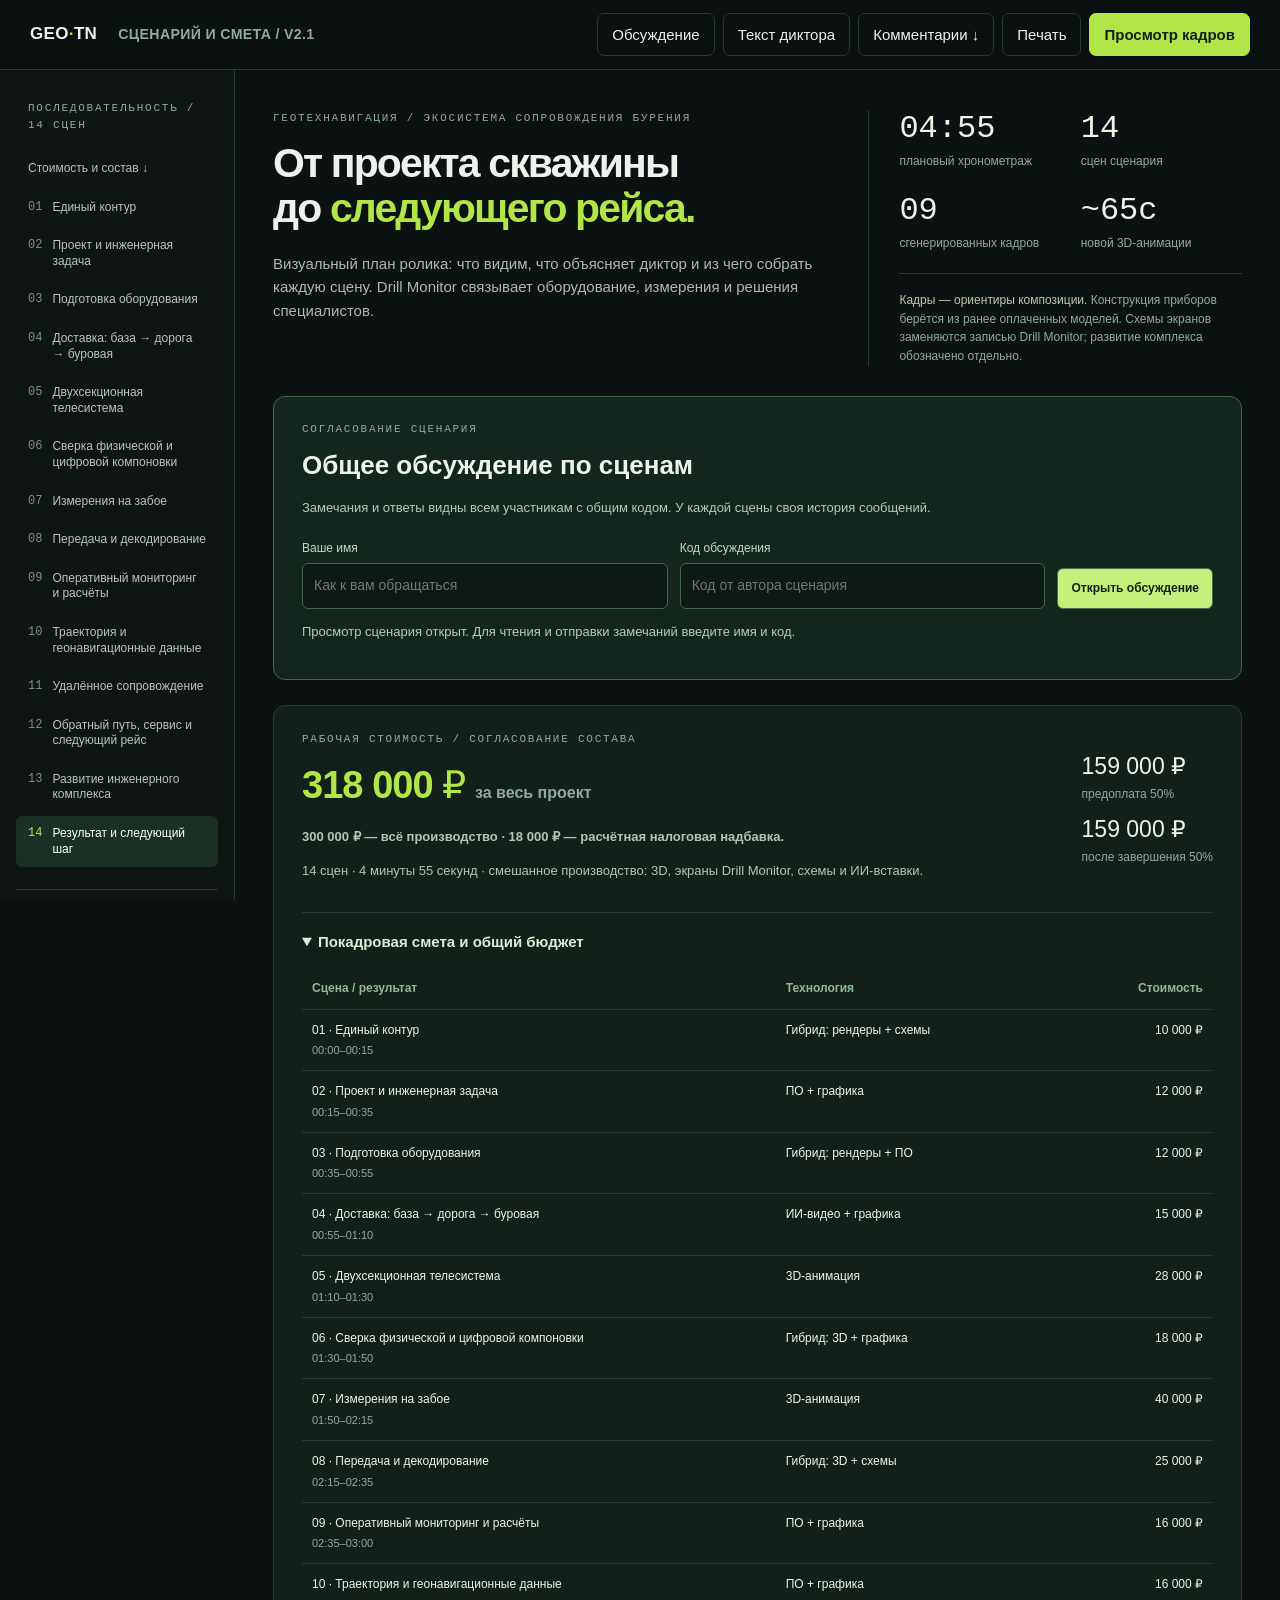
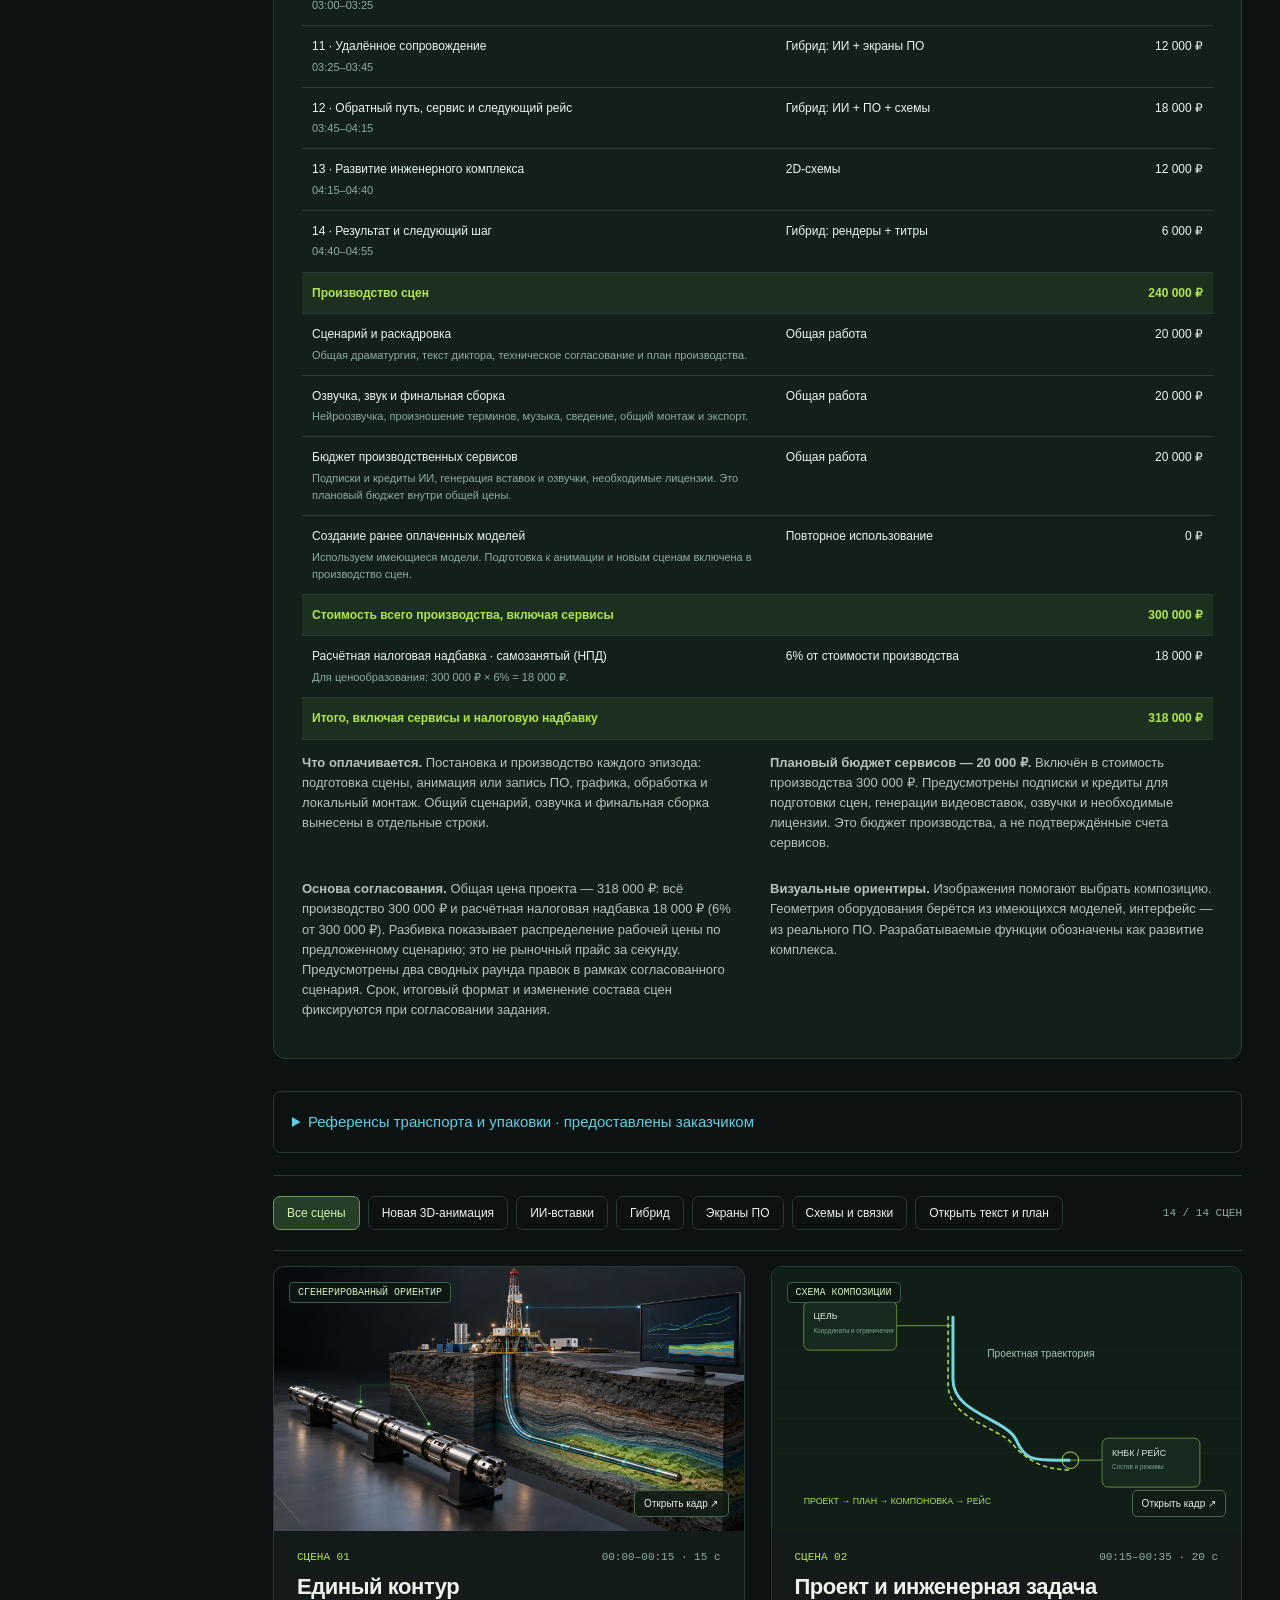
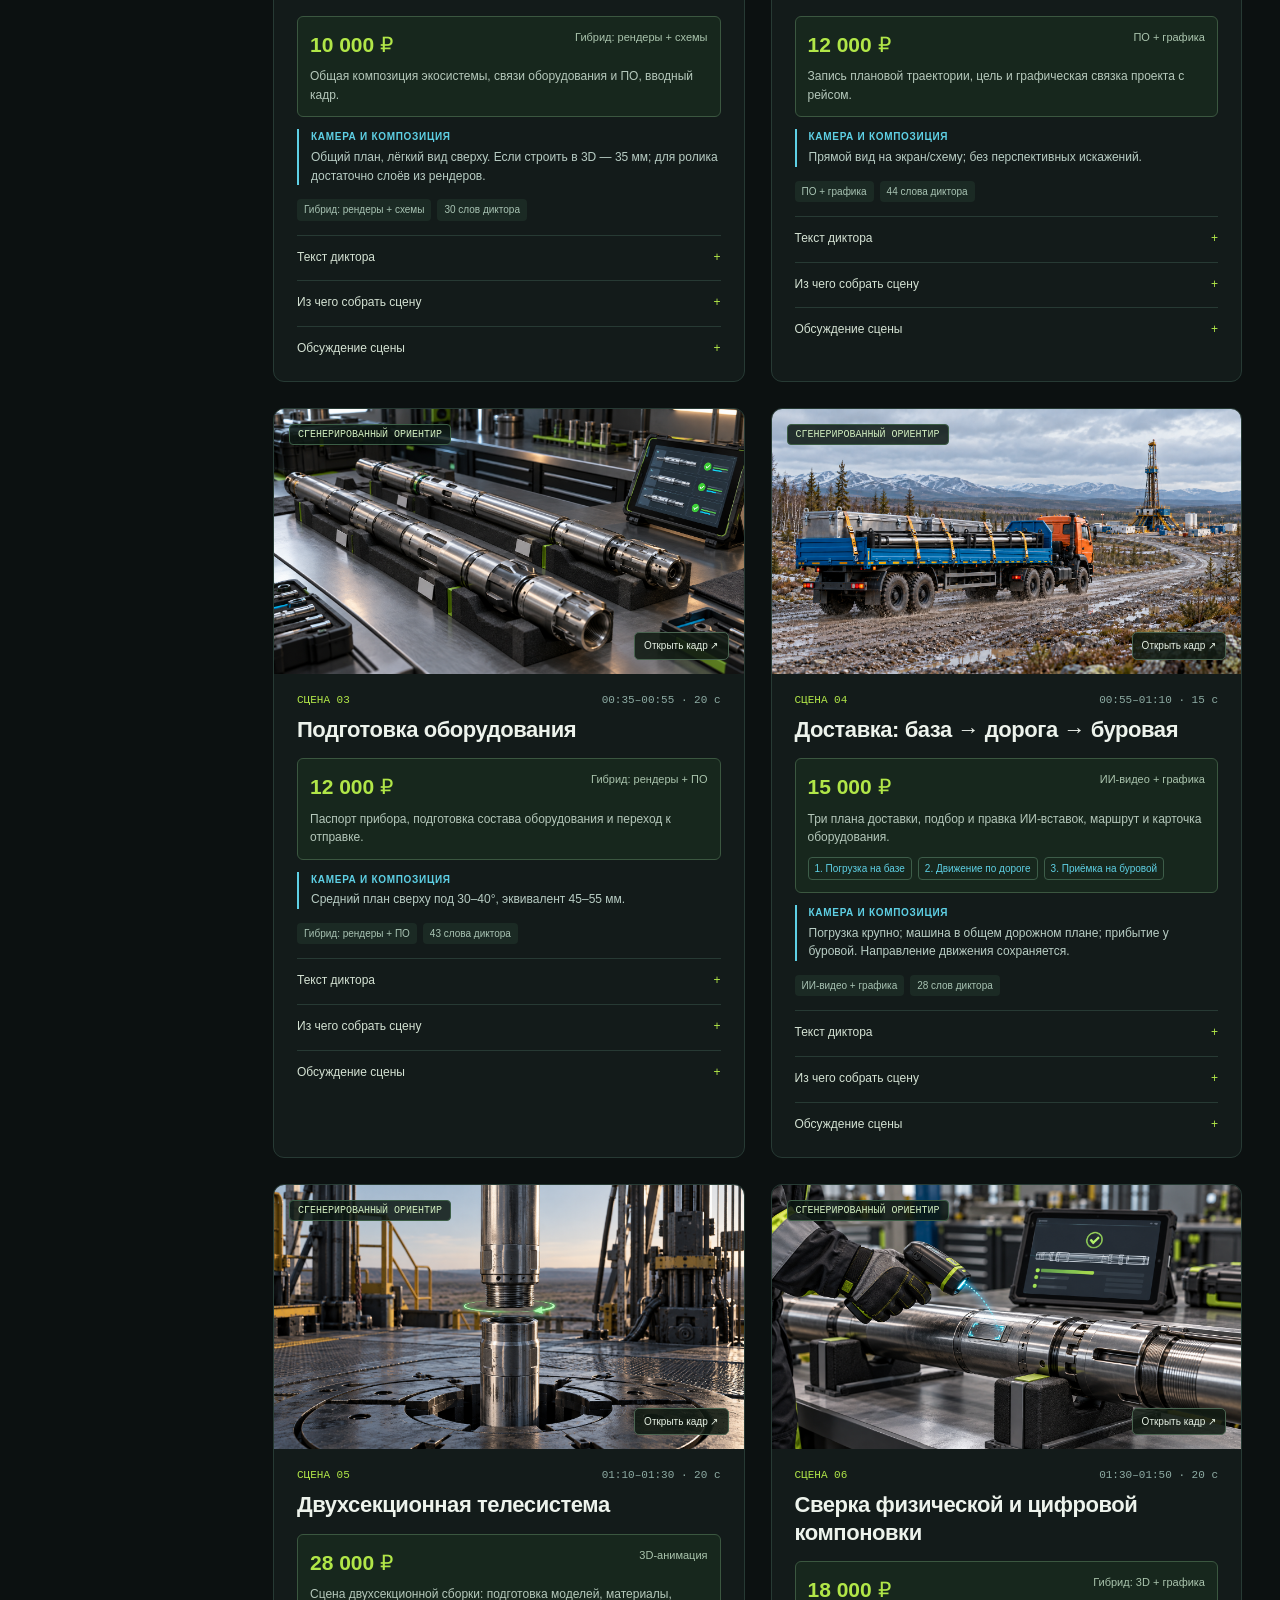
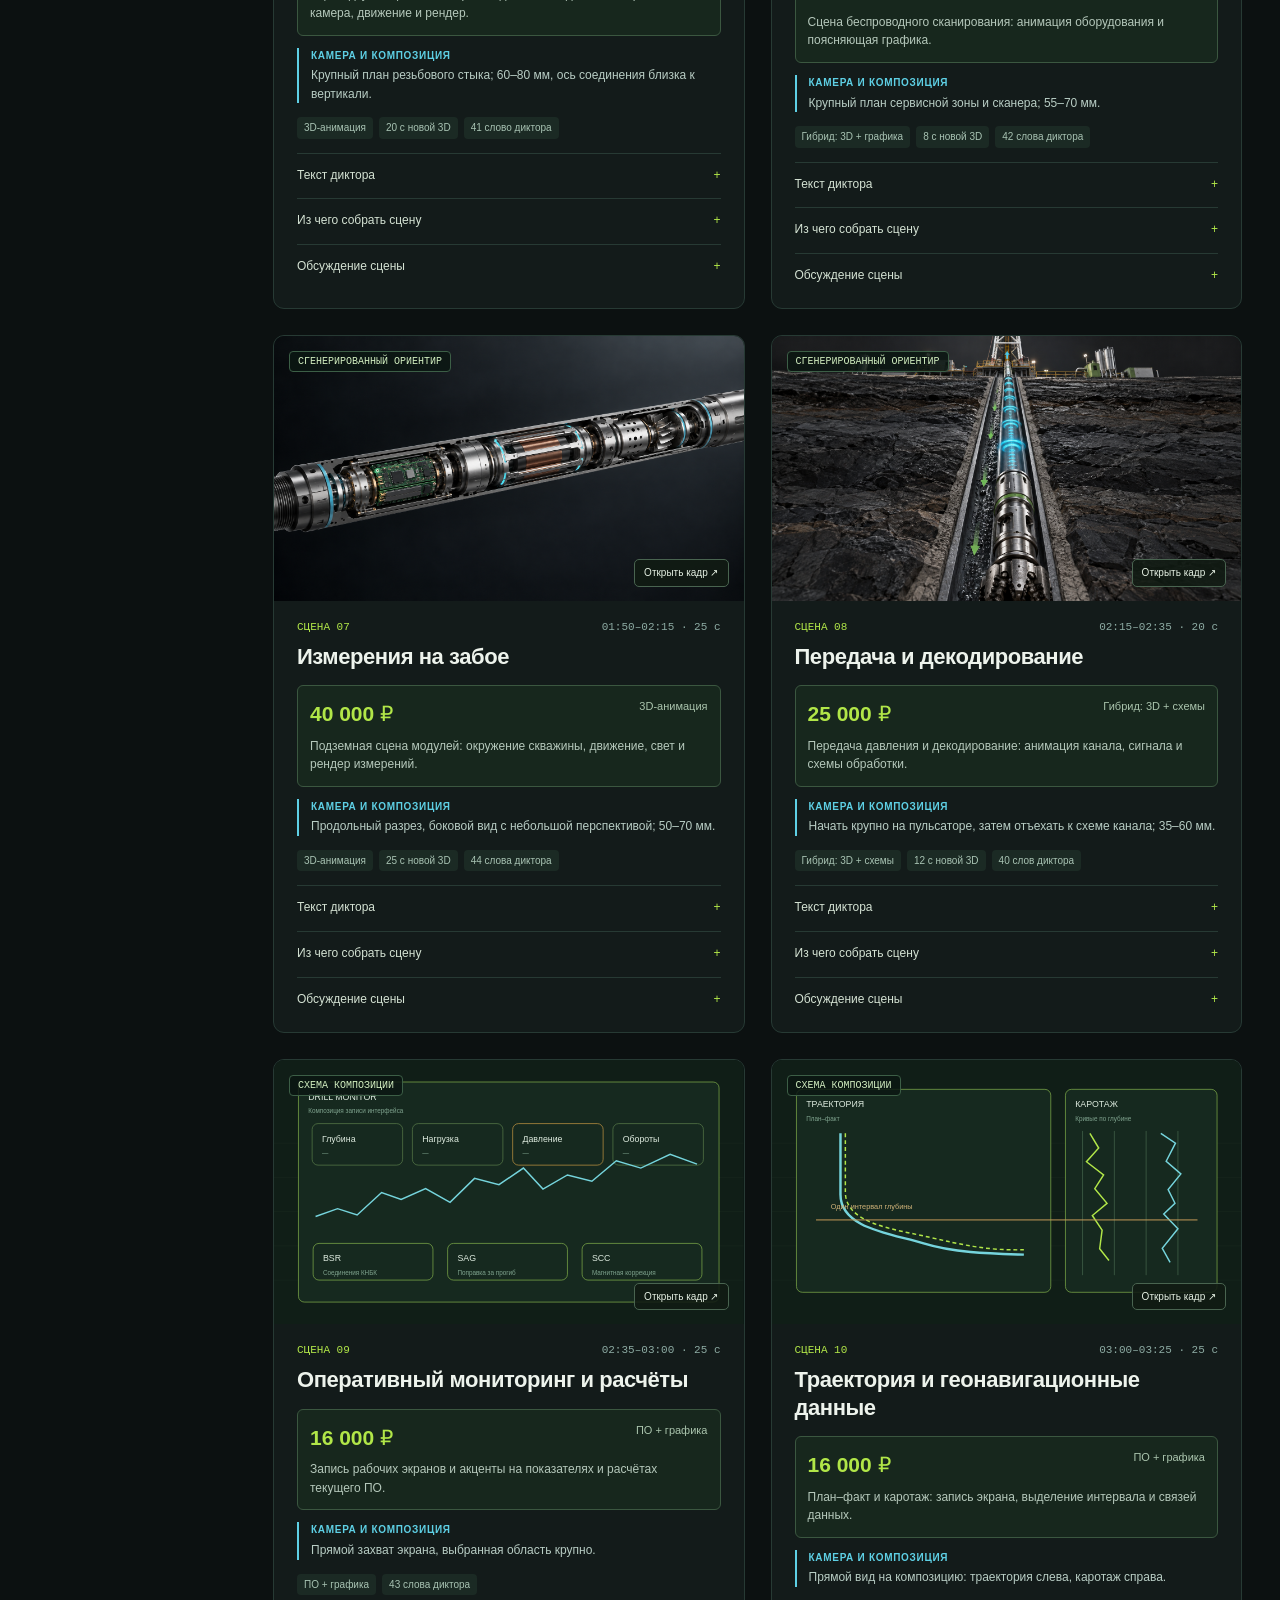
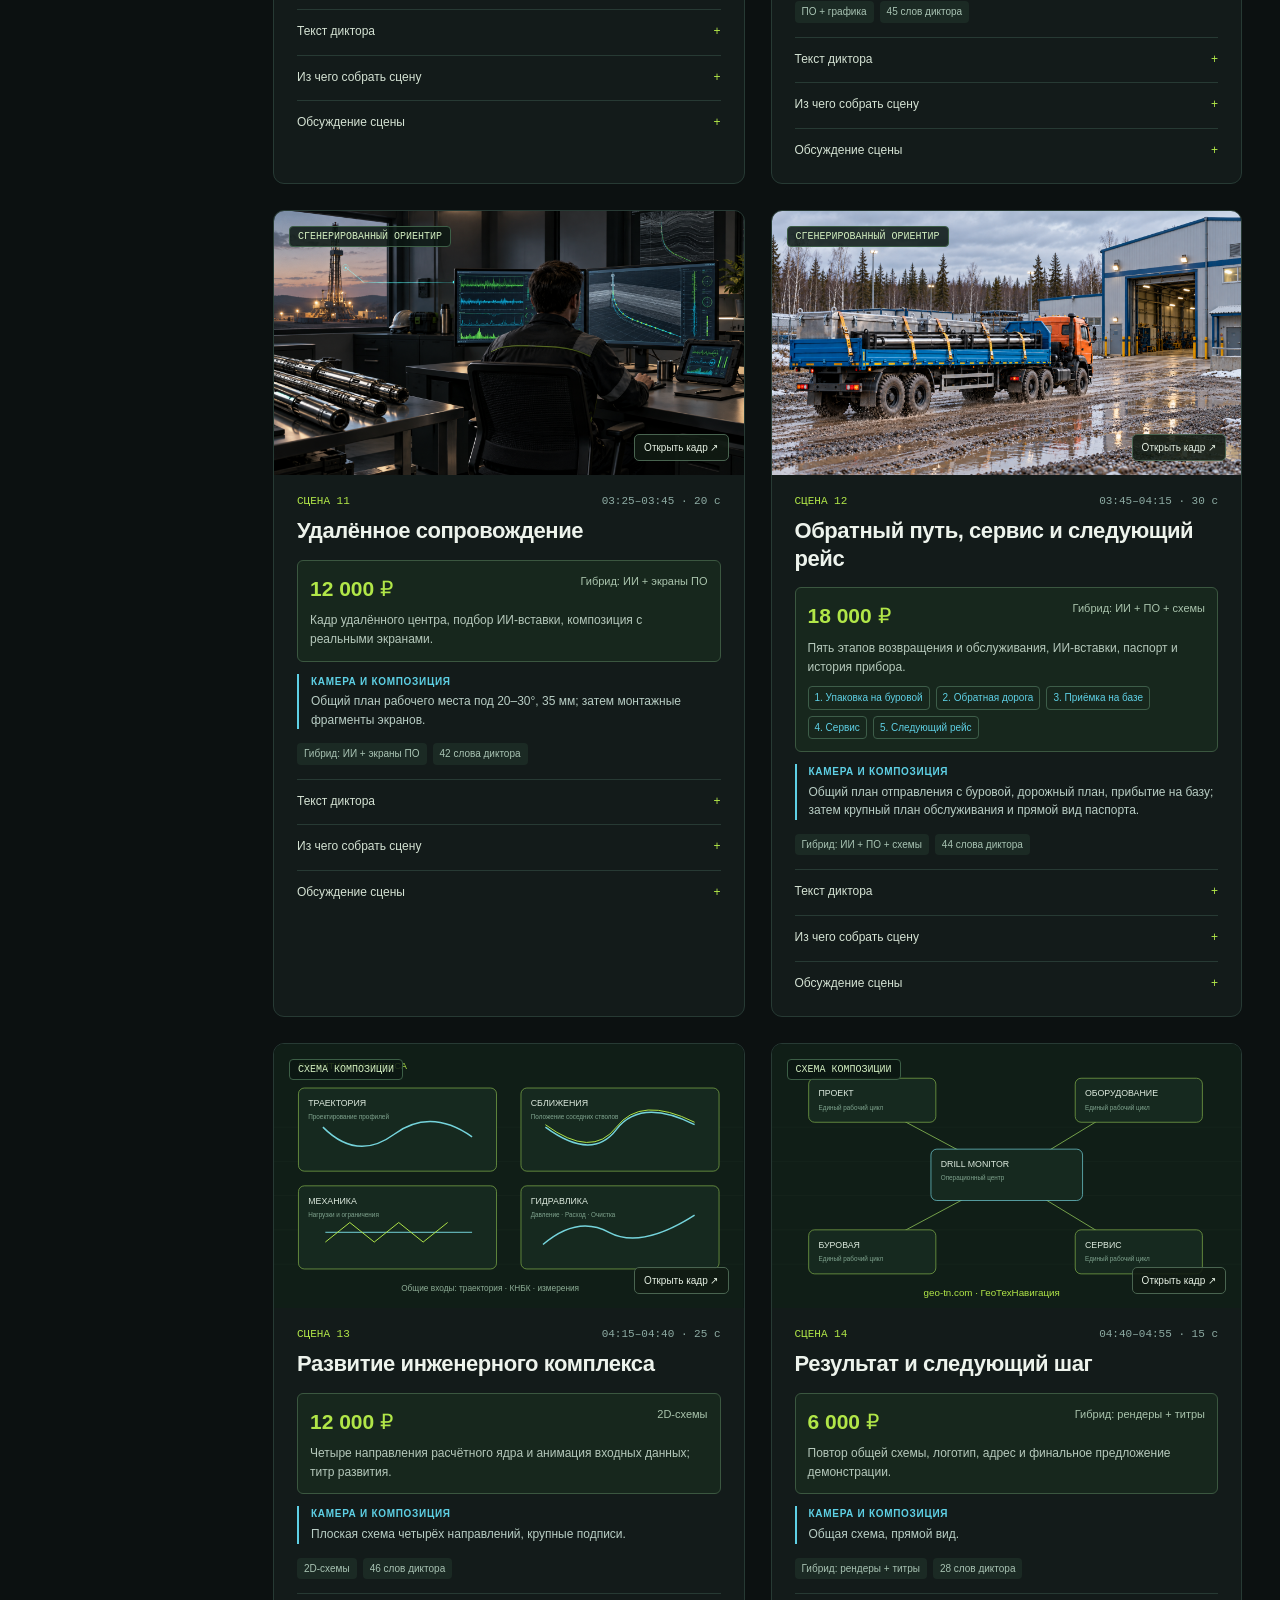
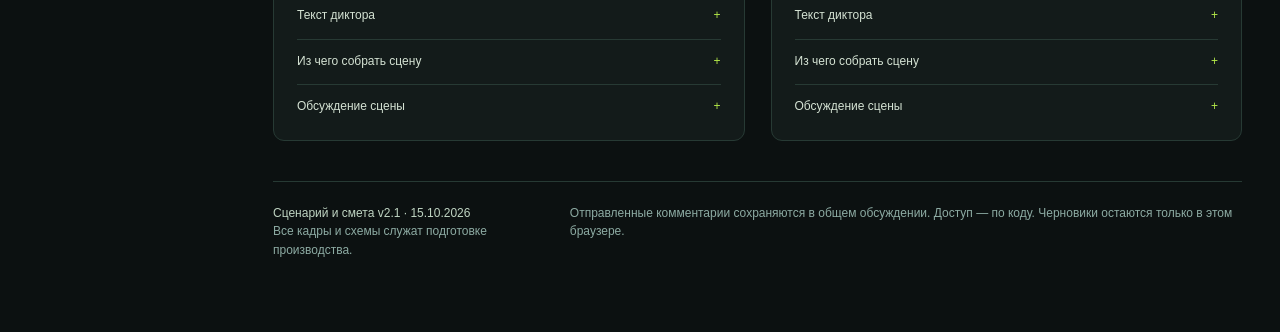
==== commit fad179ef: "Add shared scene discussions protected by a common code" ====
--- a/index.html
+++ b/index.html
@@ -10,7 +10,7 @@
 .references{border:1px solid var(--line);padding:18px;border-radius:8px;margin:0 0 22px}.references summary{cursor:pointer;color:var(--cyan)}.references p{color:var(--muted);font-size:12px}.ref-grid{display:grid;grid-template-columns:repeat(3,1fr);gap:15px}.ref-grid figure{margin:0;min-width:0}.ref-grid img{width:100%;height:200px;object-fit:contain;background:#111815;border-radius:6px}.ref-grid figcaption{font-size:11px;color:#a8beb0;margin-top:8px}@media(max-width:760px){.ref-grid{grid-template-columns:1fr}}@media print{.references{border-color:#bac9b7}.ref-grid figcaption{color:#304b37}.references[open]{break-inside:avoid}}
 .budget{border:1px solid var(--line);border-radius:12px;padding:25px 28px;margin:25px 0 32px;background:#132019;scroll-margin-top:95px}.budget-top{display:flex;justify-content:space-between;gap:22px;align-items:center}.budget h2{font-size:38px;font-weight:550;letter-spacing:-.025em;margin:8px 0;color:var(--green)}.budget h2 span{font-size:16px;letter-spacing:0;color:var(--muted)}.budget p{color:#b2c4b9;font-size:13px}.payment{display:grid;grid-template-columns:1fr;gap:0;flex-shrink:0}.payment b{font-size:23px;font-weight:500}.payment span{color:var(--muted);font-size:12px;margin-bottom:9px}.estimate{border-top:1px solid var(--line);margin-top:18px;padding-top:17px}.estimate summary{cursor:pointer;color:#ddecda;font-weight:550}.table-scroll{overflow:auto;margin-top:15px}table{width:100%;border-collapse:collapse;font-size:12px}th,td{text-align:left;padding:11px 10px;border-bottom:1px solid var(--line);vertical-align:top}th{color:#91b799}td:first-child{width:52%}td:last-child,th:last-child{text-align:right;white-space:nowrap}td small{display:block;color:var(--muted);font-size:11px;margin-top:3px}td a:hover{color:var(--green)}.subtotal td,tfoot th{color:var(--green);font-weight:650;background:#1c3020}.budget-notes{display:grid;grid-template-columns:1fr 1fr;gap:0 25px}.budget-notes a{color:var(--cyan);text-decoration:underline}.scene-price{border:1px solid #3b5740;padding:12px;border-radius:6px;background:#17271d;margin:12px 0}.scene-price .price-line{display:flex;justify-content:space-between;gap:12px;align-items:start}.scene-price strong{color:var(--green);font-size:21px;font-weight:550;white-space:nowrap}.scene-price .tech{color:#aac4ad;font-size:11px}.scene-price p{font-size:12px;color:#b5c8bb;margin:6px 0 0}.stage-strip{display:flex;flex-wrap:wrap;gap:6px;margin-top:10px}.stage-strip span{border:1px solid #3d5d49;border-radius:4px;color:var(--cyan);padding:3px 6px;font-size:10px}.view-text .budget{display:none}@media(max-width:760px){.budget{padding:18px 13px}.budget-top{display:block}.payment{margin-top:17px;grid-template-columns:1fr 1fr}.payment b:nth-of-type(2){grid-column:2;grid-row:1}.payment span:nth-of-type(2){grid-column:2;grid-row:2}.budget-notes{grid-template-columns:1fr}.budget h2{font-size:32px}th,td{padding:9px 6px;font-size:11px}.budget h2 span{display:block}.scene-price .price-line{flex-wrap:wrap}}@media print{.budget{background:white;border-color:#b7c7b6;break-inside:auto}.budget h2,.payment b,.scene-price strong{color:#1e522f}.budget p,.budget h2 span,.budget-notes p,td small,.scene-price p,.scene-price .tech{color:#304c39}.scene-price{background:#edf4e9;border-color:#b7c7b6}.subtotal td,tfoot th{background:#e8f0e5;color:#234d2f}.budget-notes{display:block}tr{break-inside:avoid}th,td{border-color:#bdcdb9}.budget-top{align-items:start}.table-scroll{overflow:visible}}
 @media(max-width:480px){.hero h1{font-size:31px}.metric strong{font-size:22px}.budget h2{font-size:30px}.scene-price strong{font-size:20px}.top .brand{font-size:15px}.top{gap:8px}.actions{flex-wrap:wrap}.budget-top p{overflow-wrap:anywhere}}
-</style></head><body>
+</style><link rel="stylesheet" href="review.css?v=2.2"></head><body>
 <header class="top"><div class="brand">GEO<i>·</i>TN <small>СЦЕНАРИЙ И СМЕТА / V2.1</small></div><div class="actions"><button id="voiceButton">Текст диктора</button><button id="notesExport">Заметки ↓</button><button id="printButton">Печать</button><button class="primary" id="showButton">Просмотр кадров</button></div></header>
 <aside class="side"><div class="eyebrow">Последовательность / 14 сцен</div><a class="nav-link" href="#budget">Стоимость и состав ↓</a><nav id="nav" aria-label="Сцены ролика"></nav><div class="side-foot">Один рейс.<br>Один серийный прибор.<br>Полный рабочий цикл.<br><br>15 октября 2026</div></aside>
 <main><div class="hero"><div><div class="eyebrow">ГеоТехНавигация / Экосистема сопровождения бурения</div><h1>От проекта скважины<br>до <em>следующего рейса.</em></h1><p>Визуальный план ролика: что видим, что объясняет диктор и из чего собрать каждую сцену. Drill Monitor связывает оборудование, измерения и решения специалистов.</p></div><div class="meta"><div class="metric"><strong>04:55</strong><span>плановый хронометраж</span></div><div class="metric"><strong>14</strong><span>сцен сценария</span></div><div class="metric"><strong>09</strong><span>сгенерированных кадров</span></div><div class="metric"><strong>~65с</strong><span>новой 3D-анимации</span></div><div class="legend"><b>Кадры — ориентиры композиции.</b> Конструкция приборов берётся из ранее оплаченных моделей. Схемы экранов заменяются записью Drill Monitor; развитие комплекса обозначено отдельно.</div></div></div>
@@ -56,4 +56,4 @@
 document.addEventListener("keydown",e=>{if($("modal").hidden)return;if(e.key==="Escape")closeScene();if(e.key==="ArrowRight"){e.preventDefault();openScene(selected===14?1:selected+1)}if(e.key==="ArrowLeft"){e.preventDefault();openScene(selected===1?14:selected-1)}if(e.key==="Tab"){const nodes=[...$("modal").querySelectorAll("button")];const first=nodes[0],last=nodes[nodes.length-1];if(e.shiftKey&&document.activeElement===first){e.preventDefault();last.focus()}else if(!e.shiftKey&&document.activeElement===last){e.preventDefault();first.focus()}}});
 document.querySelectorAll("[data-scene-nav]").forEach(a=>a.addEventListener("click",()=>{if(document.body.classList.contains("view-text")){$("voiceButton").click()}document.querySelector('[data-filter="all"]').click();document.querySelectorAll(".nav-link").forEach(n=>n.classList.toggle("active",n===a))}));
 const observer=new IntersectionObserver(entries=>{for(const en of entries)if(en.isIntersecting){document.querySelectorAll(".nav-link").forEach(a=>a.classList.toggle("active",a.dataset.sceneNav===en.target.id.replace("scene-",""))) }},{rootMargin:"-90px 0px -60% 0px",threshold:0});document.querySelectorAll(".card").forEach(c=>observer.observe(c));
-</script></body></html>
+</script><script src="review.js?v=2.2"></script></body></html>
--- a/review.css
+++ b/review.css
@@ -0,0 +1 @@
+.review-panel{border:1px solid #40644c;border-radius:12px;padding:24px 28px;margin:24px 0;background:#14251d;scroll-margin-top:100px}.review-panel h2{font-size:26px;font-weight:550;margin:8px 0}.review-panel p{font-size:13px;color:#b3cbbd}.review-login{display:flex;align-items:flex-end;gap:12px;flex-wrap:wrap;margin:20px 0 12px}.review-login label{display:grid;gap:6px;font-size:12px;color:#c2d7c7;flex:1;min-width:170px}.review-login input{min-width:0;width:100%;padding:11px;background:#0e1814;border:1px solid #42644d;border-radius:6px;color:#e0eede;font:inherit;font-size:14px}.review-panel button,.review-thread button{background:#1d3426;color:#dcebd5;border:1px solid #4a6d52;border-radius:6px;padding:10px 13px;cursor:pointer;font-size:12px}.review-panel button.primary{background:#c3f17c;color:#142014}.review-panel button:disabled,.review-thread button:disabled{opacity:.5;cursor:default}.review-tools{display:flex;align-items:center;gap:10px;flex-wrap:wrap}.review-tools[hidden],.review-login [hidden]{display:none!important}.review-tools span{color:#a3c5af;font-size:12px}.review-error{color:#f6ba9e!important}.review-comment{padding:12px 0;border-bottom:1px solid #304e3a}.review-comment-meta{display:flex;gap:10px;justify-content:space-between;align-items:baseline;flex-wrap:wrap;color:#bce092;font-size:11px}.review-comment-meta time{color:#829e8c;font-size:10px}.review-comment p{font-size:13px;color:#d5e3d2;line-height:1.55;white-space:pre-wrap;overflow-wrap:anywhere;margin:7px 0 2px}.review-muted{font-size:11px;color:#8ca998;line-height:1.5}.review-send-row{display:flex;align-items:center;gap:10px;margin-top:10px}.review-feedback{font-size:11px;color:#b3d592;overflow-wrap:anywhere}.review-thread summary{gap:12px}.review-comments{max-height:420px;overflow:auto}.review-panel:focus{outline:1px solid #84a96c;outline-offset:4px}.review-panel input:focus-visible,.review-thread textarea:focus-visible{outline:2px solid #b3e17b;outline-offset:2px}@media(max-width:760px){.review-panel{padding:18px 14px;scroll-margin-top:130px}.review-panel h2{font-size:23px}.review-login{display:grid;grid-template-columns:1fr}.review-login label{min-width:0}.review-send-row{align-items:flex-start;flex-wrap:wrap}.actions{flex-wrap:wrap}.review-login button{width:100%}}@media print{.review-panel,.review-thread{display:none!important}}
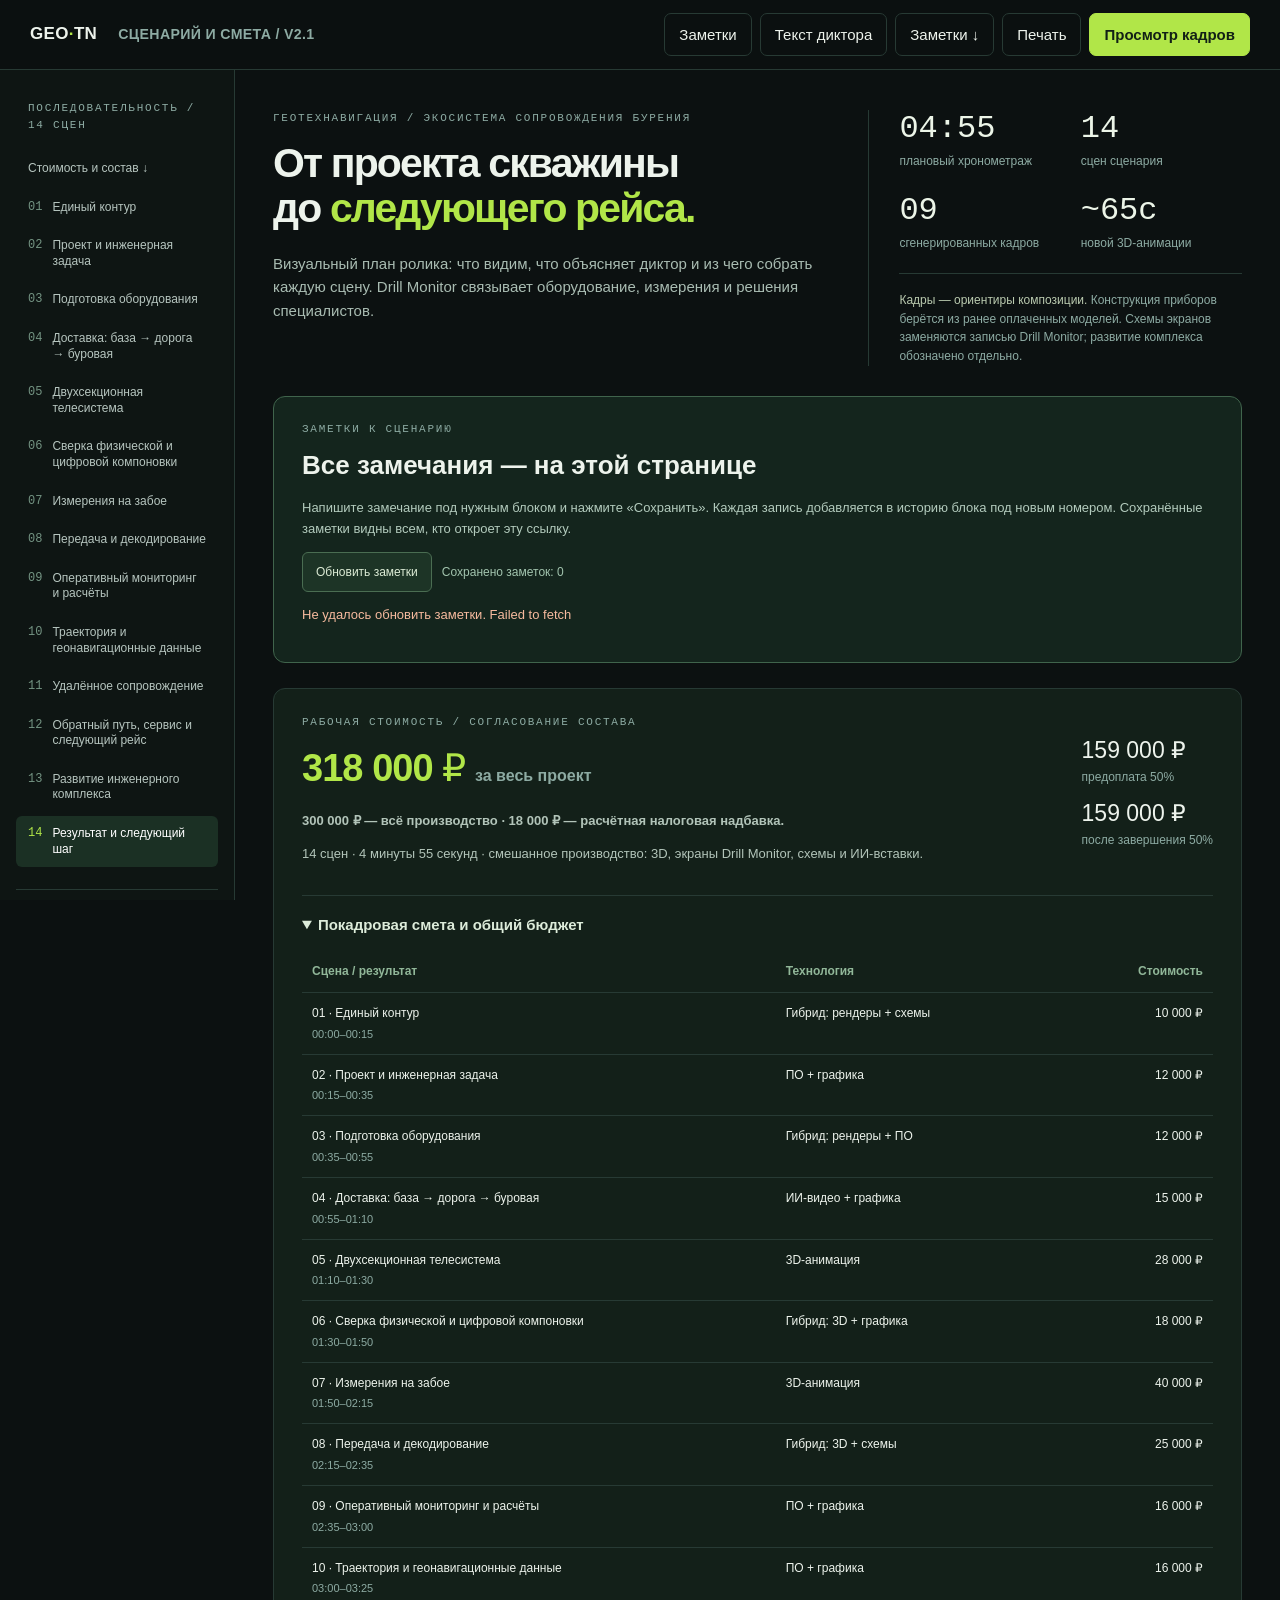
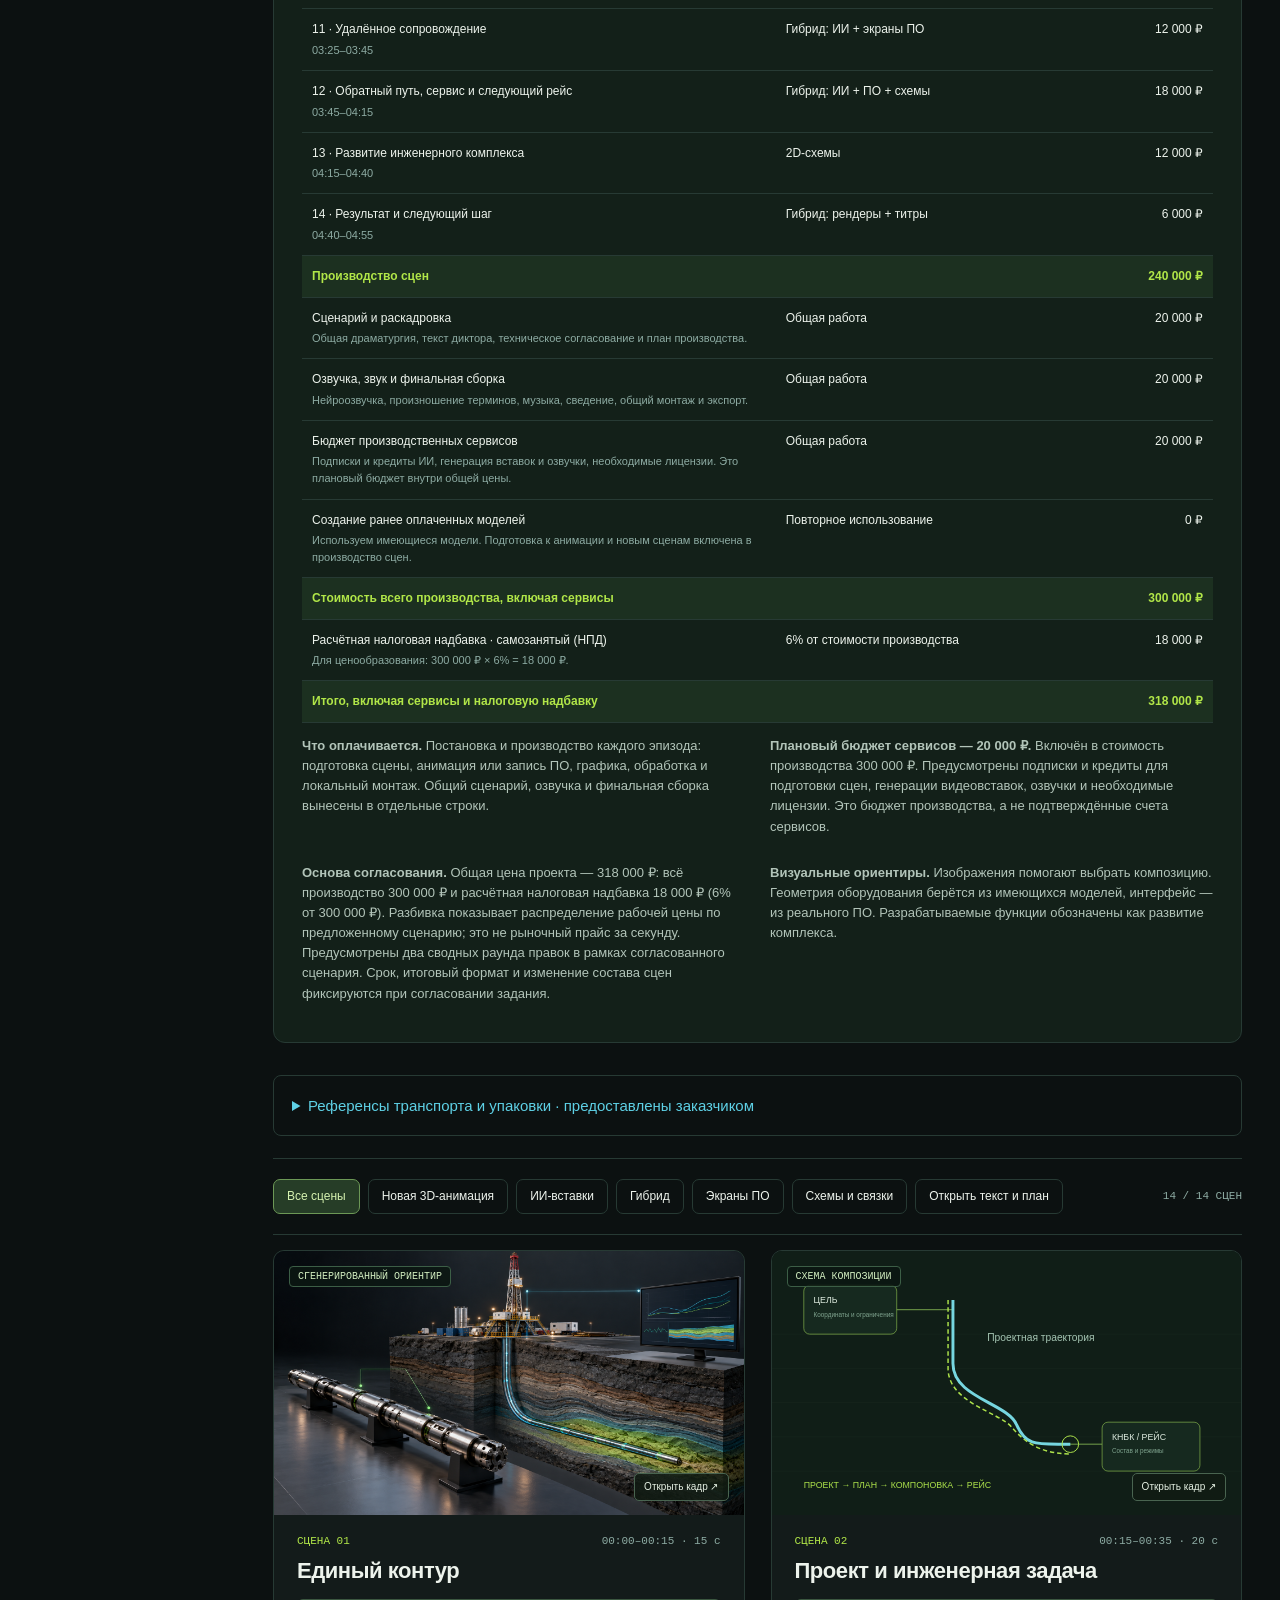
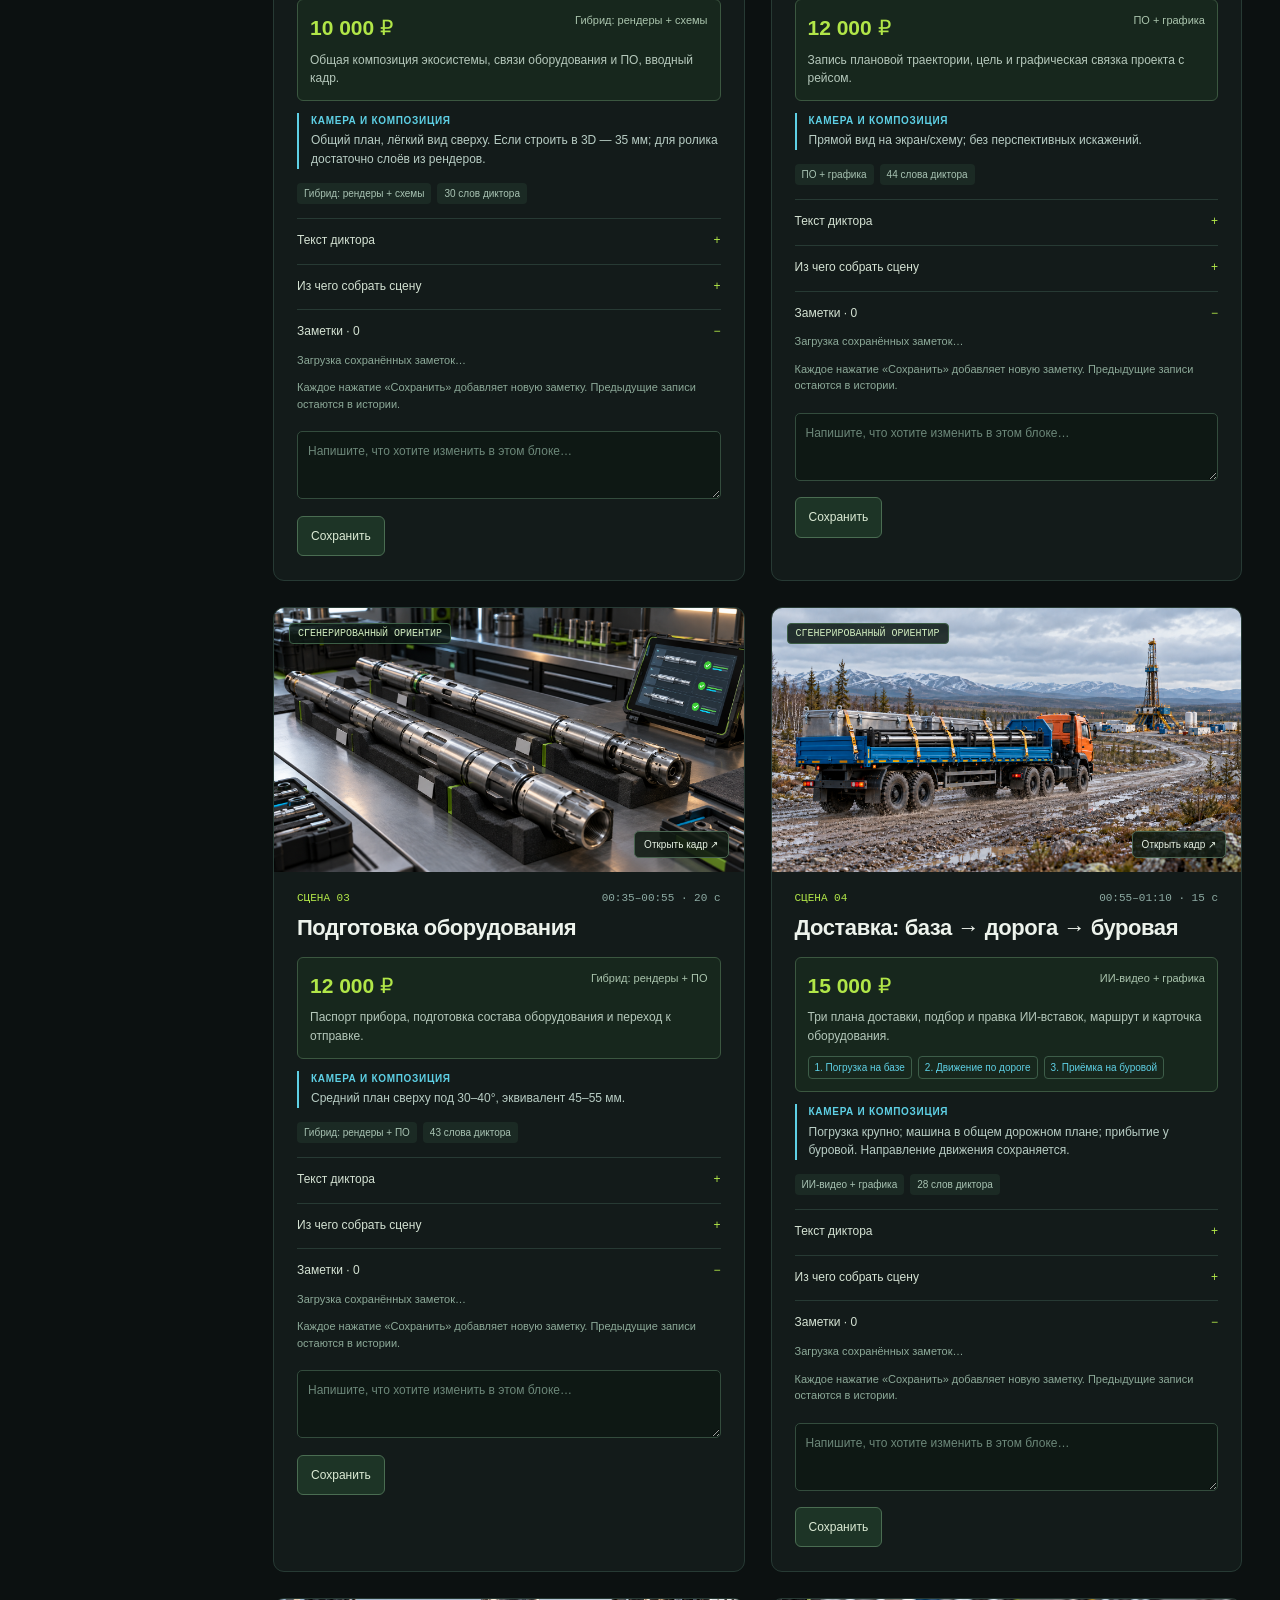
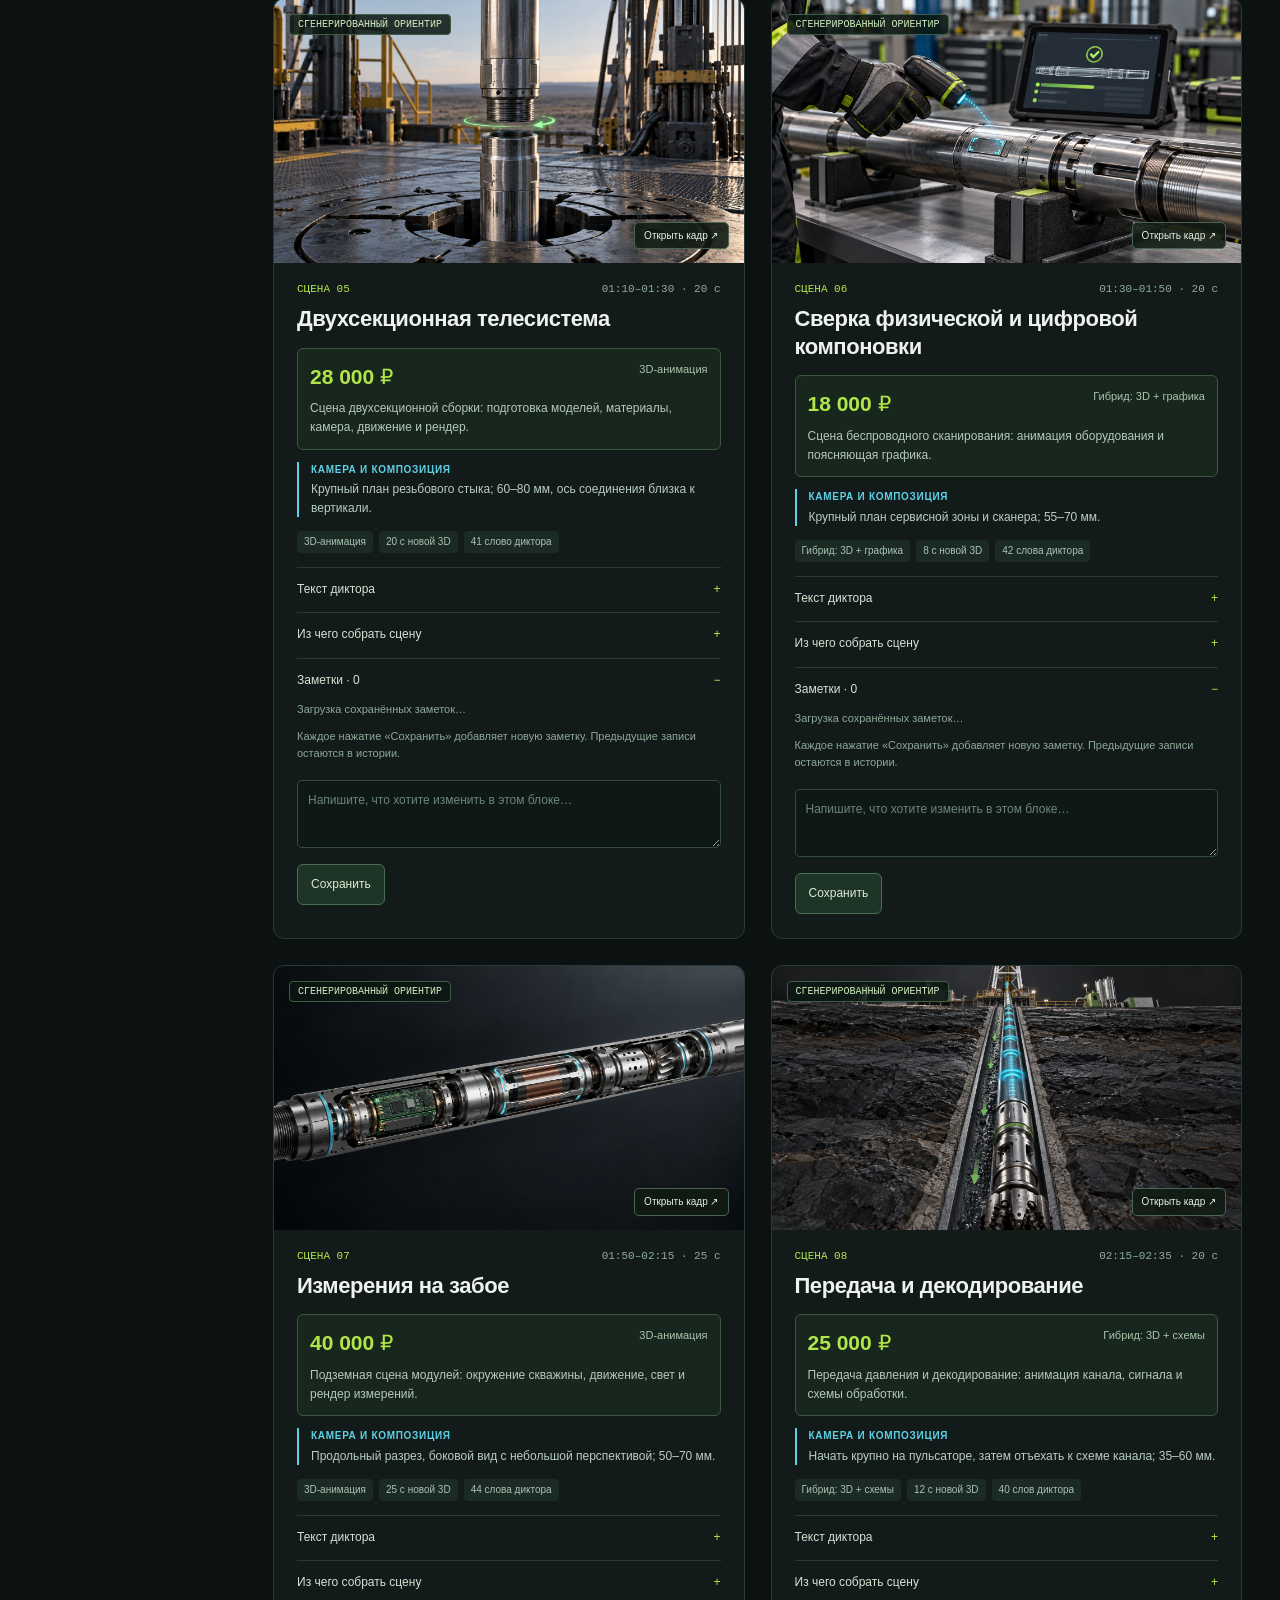
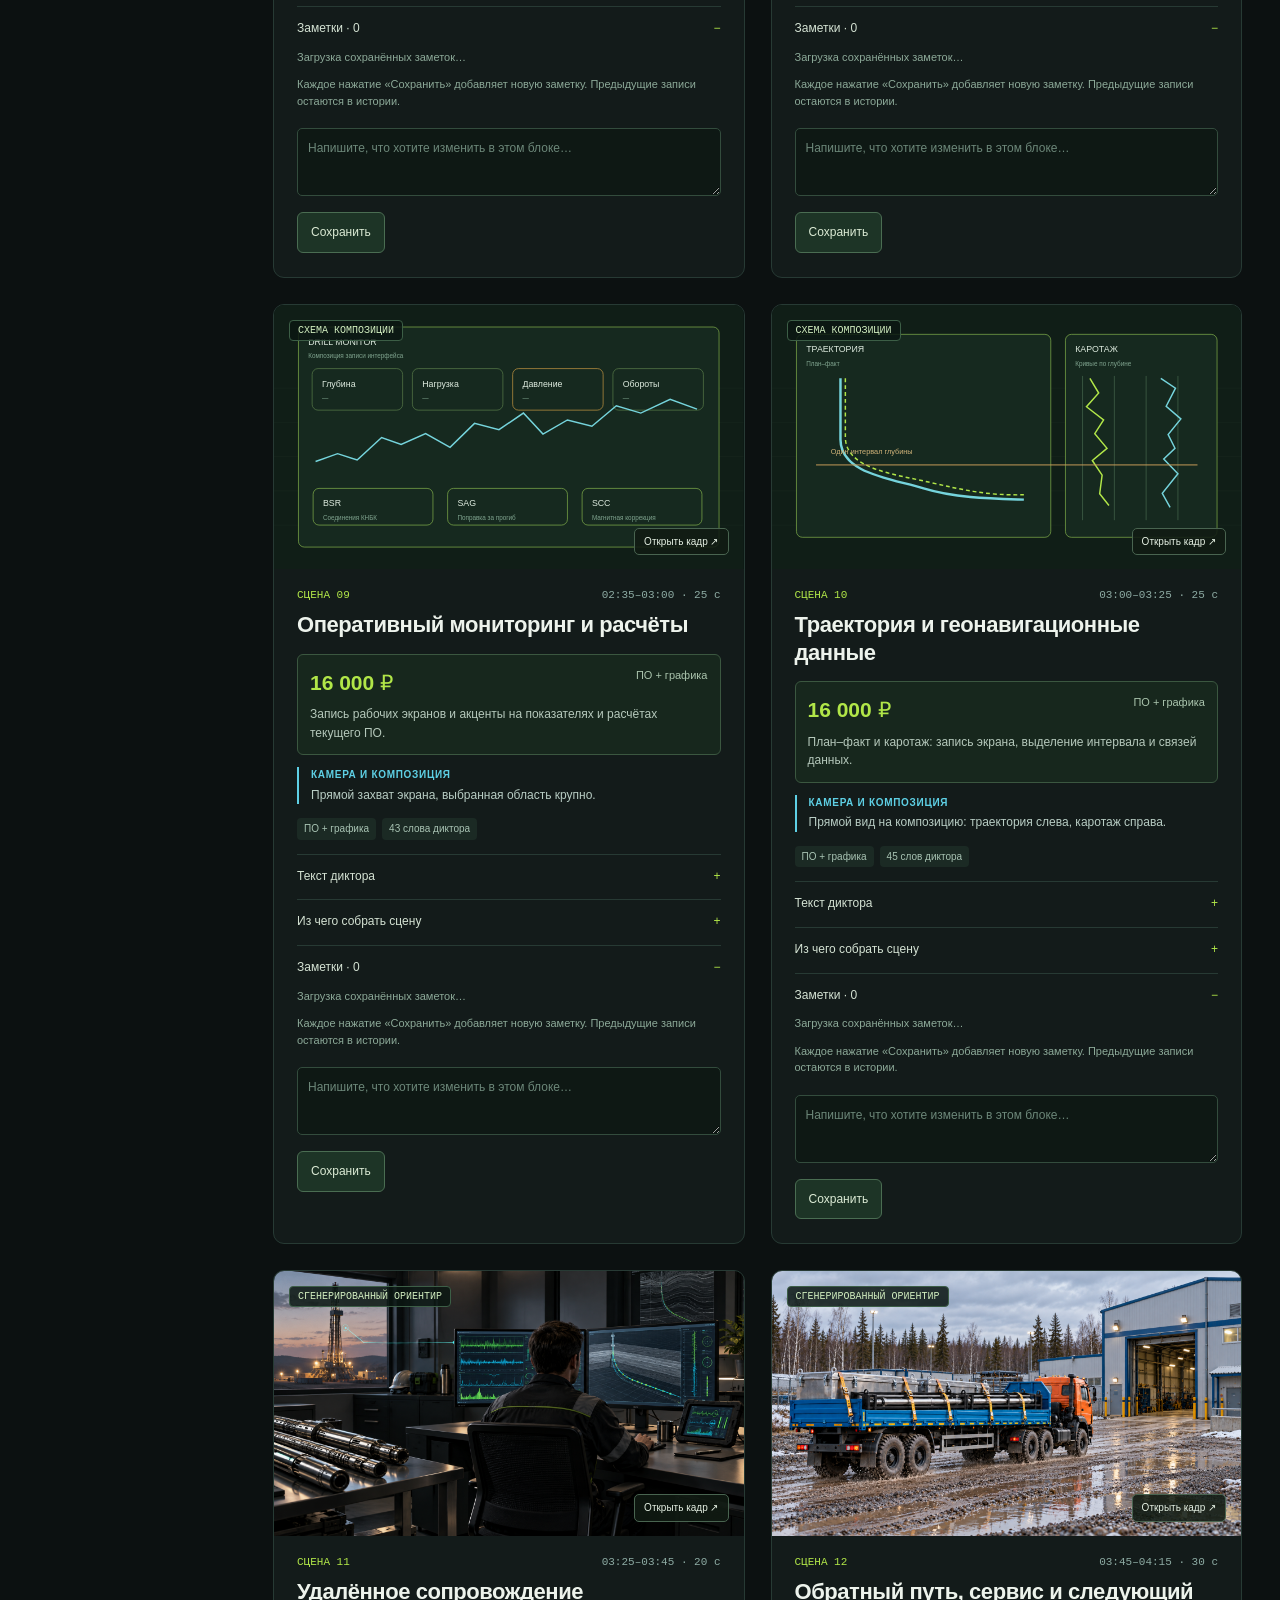
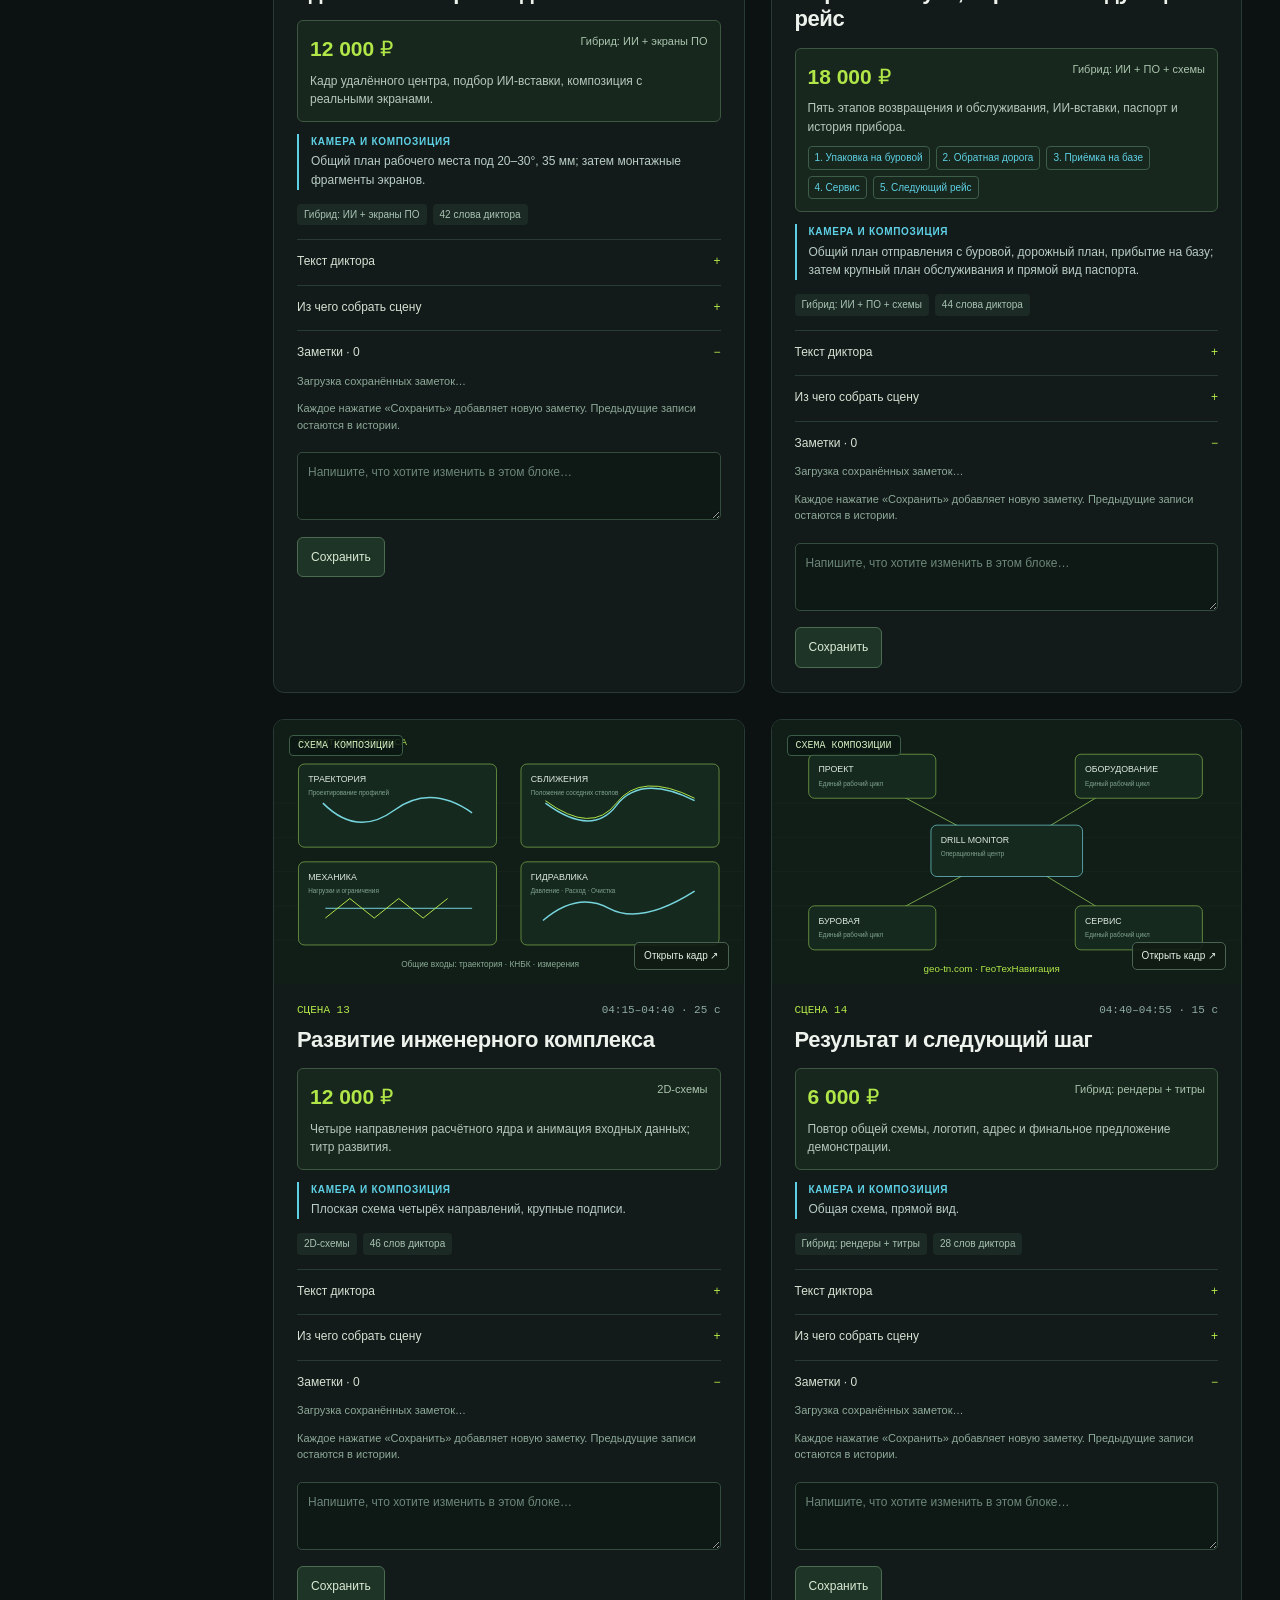
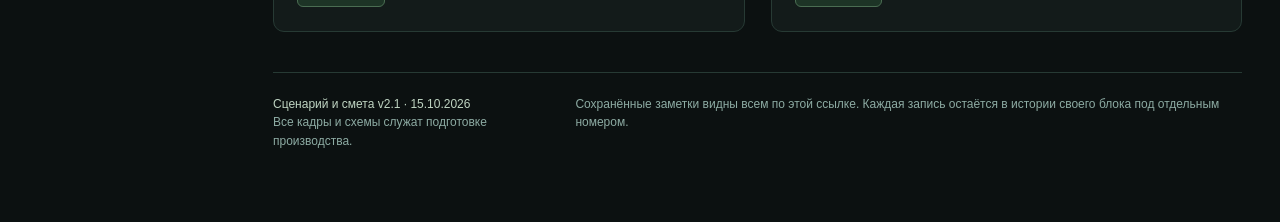
==== commit cbe8d537: "Make block notes immediately visible without codes; save numbered history" ====
--- a/index.html
+++ b/index.html
@@ -10,7 +10,7 @@
 .references{border:1px solid var(--line);padding:18px;border-radius:8px;margin:0 0 22px}.references summary{cursor:pointer;color:var(--cyan)}.references p{color:var(--muted);font-size:12px}.ref-grid{display:grid;grid-template-columns:repeat(3,1fr);gap:15px}.ref-grid figure{margin:0;min-width:0}.ref-grid img{width:100%;height:200px;object-fit:contain;background:#111815;border-radius:6px}.ref-grid figcaption{font-size:11px;color:#a8beb0;margin-top:8px}@media(max-width:760px){.ref-grid{grid-template-columns:1fr}}@media print{.references{border-color:#bac9b7}.ref-grid figcaption{color:#304b37}.references[open]{break-inside:avoid}}
 .budget{border:1px solid var(--line);border-radius:12px;padding:25px 28px;margin:25px 0 32px;background:#132019;scroll-margin-top:95px}.budget-top{display:flex;justify-content:space-between;gap:22px;align-items:center}.budget h2{font-size:38px;font-weight:550;letter-spacing:-.025em;margin:8px 0;color:var(--green)}.budget h2 span{font-size:16px;letter-spacing:0;color:var(--muted)}.budget p{color:#b2c4b9;font-size:13px}.payment{display:grid;grid-template-columns:1fr;gap:0;flex-shrink:0}.payment b{font-size:23px;font-weight:500}.payment span{color:var(--muted);font-size:12px;margin-bottom:9px}.estimate{border-top:1px solid var(--line);margin-top:18px;padding-top:17px}.estimate summary{cursor:pointer;color:#ddecda;font-weight:550}.table-scroll{overflow:auto;margin-top:15px}table{width:100%;border-collapse:collapse;font-size:12px}th,td{text-align:left;padding:11px 10px;border-bottom:1px solid var(--line);vertical-align:top}th{color:#91b799}td:first-child{width:52%}td:last-child,th:last-child{text-align:right;white-space:nowrap}td small{display:block;color:var(--muted);font-size:11px;margin-top:3px}td a:hover{color:var(--green)}.subtotal td,tfoot th{color:var(--green);font-weight:650;background:#1c3020}.budget-notes{display:grid;grid-template-columns:1fr 1fr;gap:0 25px}.budget-notes a{color:var(--cyan);text-decoration:underline}.scene-price{border:1px solid #3b5740;padding:12px;border-radius:6px;background:#17271d;margin:12px 0}.scene-price .price-line{display:flex;justify-content:space-between;gap:12px;align-items:start}.scene-price strong{color:var(--green);font-size:21px;font-weight:550;white-space:nowrap}.scene-price .tech{color:#aac4ad;font-size:11px}.scene-price p{font-size:12px;color:#b5c8bb;margin:6px 0 0}.stage-strip{display:flex;flex-wrap:wrap;gap:6px;margin-top:10px}.stage-strip span{border:1px solid #3d5d49;border-radius:4px;color:var(--cyan);padding:3px 6px;font-size:10px}.view-text .budget{display:none}@media(max-width:760px){.budget{padding:18px 13px}.budget-top{display:block}.payment{margin-top:17px;grid-template-columns:1fr 1fr}.payment b:nth-of-type(2){grid-column:2;grid-row:1}.payment span:nth-of-type(2){grid-column:2;grid-row:2}.budget-notes{grid-template-columns:1fr}.budget h2{font-size:32px}th,td{padding:9px 6px;font-size:11px}.budget h2 span{display:block}.scene-price .price-line{flex-wrap:wrap}}@media print{.budget{background:white;border-color:#b7c7b6;break-inside:auto}.budget h2,.payment b,.scene-price strong{color:#1e522f}.budget p,.budget h2 span,.budget-notes p,td small,.scene-price p,.scene-price .tech{color:#304c39}.scene-price{background:#edf4e9;border-color:#b7c7b6}.subtotal td,tfoot th{background:#e8f0e5;color:#234d2f}.budget-notes{display:block}tr{break-inside:avoid}th,td{border-color:#bdcdb9}.budget-top{align-items:start}.table-scroll{overflow:visible}}
 @media(max-width:480px){.hero h1{font-size:31px}.metric strong{font-size:22px}.budget h2{font-size:30px}.scene-price strong{font-size:20px}.top .brand{font-size:15px}.top{gap:8px}.actions{flex-wrap:wrap}.budget-top p{overflow-wrap:anywhere}}
-</style><link rel="stylesheet" href="review.css?v=2.2"></head><body>
+</style><link rel="stylesheet" href="review.css?v=2.3"></head><body>
 <header class="top"><div class="brand">GEO<i>·</i>TN <small>СЦЕНАРИЙ И СМЕТА / V2.1</small></div><div class="actions"><button id="voiceButton">Текст диктора</button><button id="notesExport">Заметки ↓</button><button id="printButton">Печать</button><button class="primary" id="showButton">Просмотр кадров</button></div></header>
 <aside class="side"><div class="eyebrow">Последовательность / 14 сцен</div><a class="nav-link" href="#budget">Стоимость и состав ↓</a><nav id="nav" aria-label="Сцены ролика"></nav><div class="side-foot">Один рейс.<br>Один серийный прибор.<br>Полный рабочий цикл.<br><br>15 октября 2026</div></aside>
 <main><div class="hero"><div><div class="eyebrow">ГеоТехНавигация / Экосистема сопровождения бурения</div><h1>От проекта скважины<br>до <em>следующего рейса.</em></h1><p>Визуальный план ролика: что видим, что объясняет диктор и из чего собрать каждую сцену. Drill Monitor связывает оборудование, измерения и решения специалистов.</p></div><div class="meta"><div class="metric"><strong>04:55</strong><span>плановый хронометраж</span></div><div class="metric"><strong>14</strong><span>сцен сценария</span></div><div class="metric"><strong>09</strong><span>сгенерированных кадров</span></div><div class="metric"><strong>~65с</strong><span>новой 3D-анимации</span></div><div class="legend"><b>Кадры — ориентиры композиции.</b> Конструкция приборов берётся из ранее оплаченных моделей. Схемы экранов заменяются записью Drill Monitor; развитие комплекса обозначено отдельно.</div></div></div>
@@ -56,4 +56,4 @@
 document.addEventListener("keydown",e=>{if($("modal").hidden)return;if(e.key==="Escape")closeScene();if(e.key==="ArrowRight"){e.preventDefault();openScene(selected===14?1:selected+1)}if(e.key==="ArrowLeft"){e.preventDefault();openScene(selected===1?14:selected-1)}if(e.key==="Tab"){const nodes=[...$("modal").querySelectorAll("button")];const first=nodes[0],last=nodes[nodes.length-1];if(e.shiftKey&&document.activeElement===first){e.preventDefault();last.focus()}else if(!e.shiftKey&&document.activeElement===last){e.preventDefault();first.focus()}}});
 document.querySelectorAll("[data-scene-nav]").forEach(a=>a.addEventListener("click",()=>{if(document.body.classList.contains("view-text")){$("voiceButton").click()}document.querySelector('[data-filter="all"]').click();document.querySelectorAll(".nav-link").forEach(n=>n.classList.toggle("active",n===a))}));
 const observer=new IntersectionObserver(entries=>{for(const en of entries)if(en.isIntersecting){document.querySelectorAll(".nav-link").forEach(a=>a.classList.toggle("active",a.dataset.sceneNav===en.target.id.replace("scene-",""))) }},{rootMargin:"-90px 0px -60% 0px",threshold:0});document.querySelectorAll(".card").forEach(c=>observer.observe(c));
-</script><script src="review.js?v=2.2"></script></body></html>
+</script><script src="review.js?v=2.3"></script></body></html>
--- a/review.css
+++ b/review.css
@@ -1 +1 @@
-.review-panel{border:1px solid #40644c;border-radius:12px;padding:24px 28px;margin:24px 0;background:#14251d;scroll-margin-top:100px}.review-panel h2{font-size:26px;font-weight:550;margin:8px 0}.review-panel p{font-size:13px;color:#b3cbbd}.review-login{display:flex;align-items:flex-end;gap:12px;flex-wrap:wrap;margin:20px 0 12px}.review-login label{display:grid;gap:6px;font-size:12px;color:#c2d7c7;flex:1;min-width:170px}.review-login input{min-width:0;width:100%;padding:11px;background:#0e1814;border:1px solid #42644d;border-radius:6px;color:#e0eede;font:inherit;font-size:14px}.review-panel button,.review-thread button{background:#1d3426;color:#dcebd5;border:1px solid #4a6d52;border-radius:6px;padding:10px 13px;cursor:pointer;font-size:12px}.review-panel button.primary{background:#c3f17c;color:#142014}.review-panel button:disabled,.review-thread button:disabled{opacity:.5;cursor:default}.review-tools{display:flex;align-items:center;gap:10px;flex-wrap:wrap}.review-tools[hidden],.review-login [hidden]{display:none!important}.review-tools span{color:#a3c5af;font-size:12px}.review-error{color:#f6ba9e!important}.review-comment{padding:12px 0;border-bottom:1px solid #304e3a}.review-comment-meta{display:flex;gap:10px;justify-content:space-between;align-items:baseline;flex-wrap:wrap;color:#bce092;font-size:11px}.review-comment-meta time{color:#829e8c;font-size:10px}.review-comment p{font-size:13px;color:#d5e3d2;line-height:1.55;white-space:pre-wrap;overflow-wrap:anywhere;margin:7px 0 2px}.review-muted{font-size:11px;color:#8ca998;line-height:1.5}.review-send-row{display:flex;align-items:center;gap:10px;margin-top:10px}.review-feedback{font-size:11px;color:#b3d592;overflow-wrap:anywhere}.review-thread summary{gap:12px}.review-comments{max-height:420px;overflow:auto}.review-panel:focus{outline:1px solid #84a96c;outline-offset:4px}.review-panel input:focus-visible,.review-thread textarea:focus-visible{outline:2px solid #b3e17b;outline-offset:2px}@media(max-width:760px){.review-panel{padding:18px 14px;scroll-margin-top:130px}.review-panel h2{font-size:23px}.review-login{display:grid;grid-template-columns:1fr}.review-login label{min-width:0}.review-send-row{align-items:flex-start;flex-wrap:wrap}.actions{flex-wrap:wrap}.review-login button{width:100%}}@media print{.review-panel,.review-thread{display:none!important}}
+.review-panel{border:1px solid #40644c;border-radius:12px;padding:24px 28px;margin:24px 0;background:#14251d;scroll-margin-top:100px}.review-panel h2{font-size:26px;font-weight:550;margin:8px 0}.review-panel p{font-size:13px;color:#b3cbbd}.review-login{display:flex;align-items:flex-end;gap:12px;flex-wrap:wrap;margin:20px 0 12px}.review-login label{display:grid;gap:6px;font-size:12px;color:#c2d7c7;flex:1;min-width:170px}.review-login input{min-width:0;width:100%;padding:11px;background:#0e1814;border:1px solid #42644d;border-radius:6px;color:#e0eede;font:inherit;font-size:14px}.review-panel button,.review-thread button{background:#1d3426;color:#dcebd5;border:1px solid #4a6d52;border-radius:6px;padding:10px 13px;cursor:pointer;font-size:12px}.review-panel button.primary{background:#c3f17c;color:#142014}.review-panel button:disabled,.review-thread button:disabled{opacity:.5;cursor:default}.review-tools{display:flex;align-items:center;gap:10px;flex-wrap:wrap}.review-tools[hidden],.review-login [hidden]{display:none!important}.review-tools span{color:#a3c5af;font-size:12px}.review-error{color:#f6ba9e!important}.review-comment{padding:12px 0;border-bottom:1px solid #304e3a}.review-comment-meta{display:flex;gap:10px;justify-content:space-between;align-items:baseline;flex-wrap:wrap;color:#bce092;font-size:11px}.review-comment-meta time{color:#829e8c;font-size:10px}.review-comment p{font-size:13px;color:#d5e3d2;line-height:1.55;white-space:pre-wrap;overflow-wrap:anywhere;margin:7px 0 2px}.review-muted{font-size:11px;color:#8ca998;line-height:1.5}.review-send-row{display:flex;align-items:center;gap:10px;margin-top:10px}.review-feedback{font-size:11px;color:#b3d592;overflow-wrap:anywhere}.review-thread summary{gap:12px}.review-comments{max-height:none;overflow:visible}.review-panel:focus{outline:1px solid #84a96c;outline-offset:4px}.review-panel input:focus-visible,.review-thread textarea:focus-visible{outline:2px solid #b3e17b;outline-offset:2px}@media(max-width:760px){.review-panel{padding:18px 14px;scroll-margin-top:130px}.review-panel h2{font-size:23px}.review-login{display:grid;grid-template-columns:1fr}.review-login label{min-width:0}.review-send-row{align-items:flex-start;flex-wrap:wrap}.actions{flex-wrap:wrap}.review-login button{width:100%}}@media print{.review-panel,.review-thread{display:none!important}}
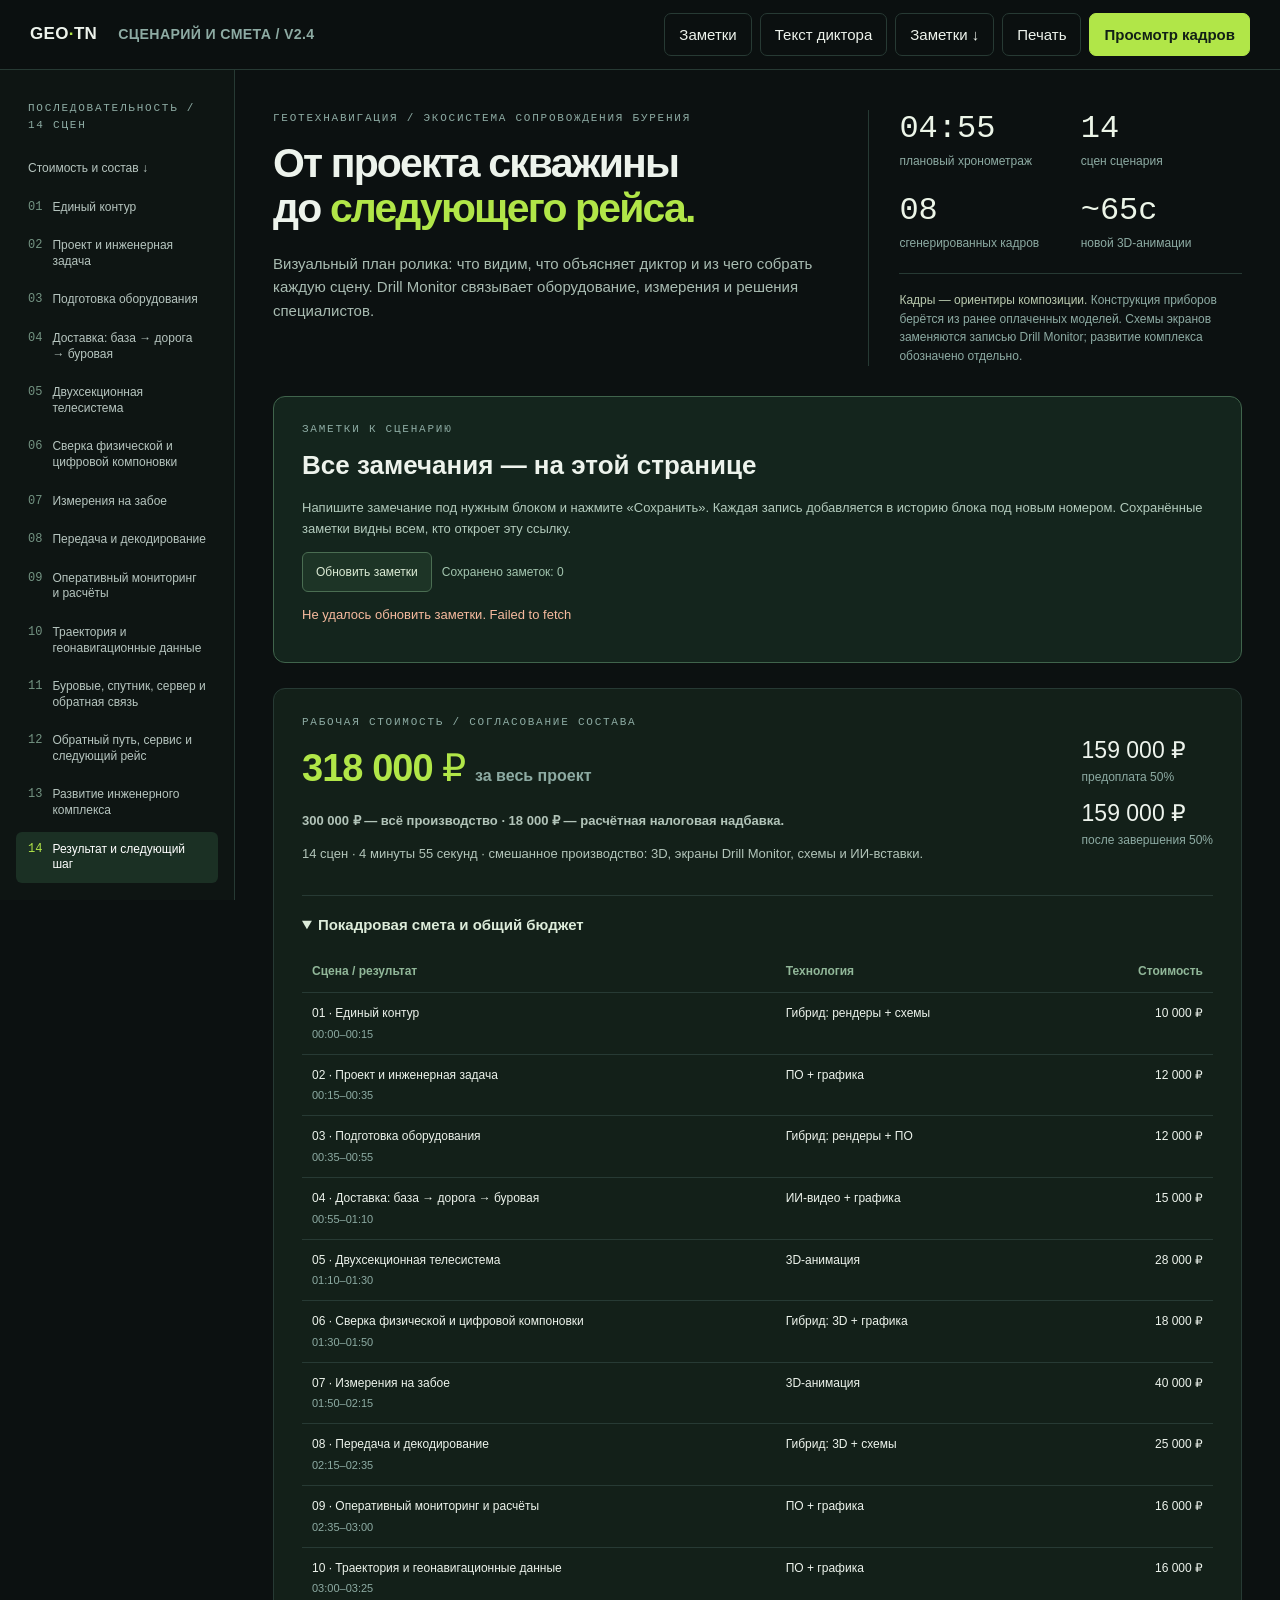
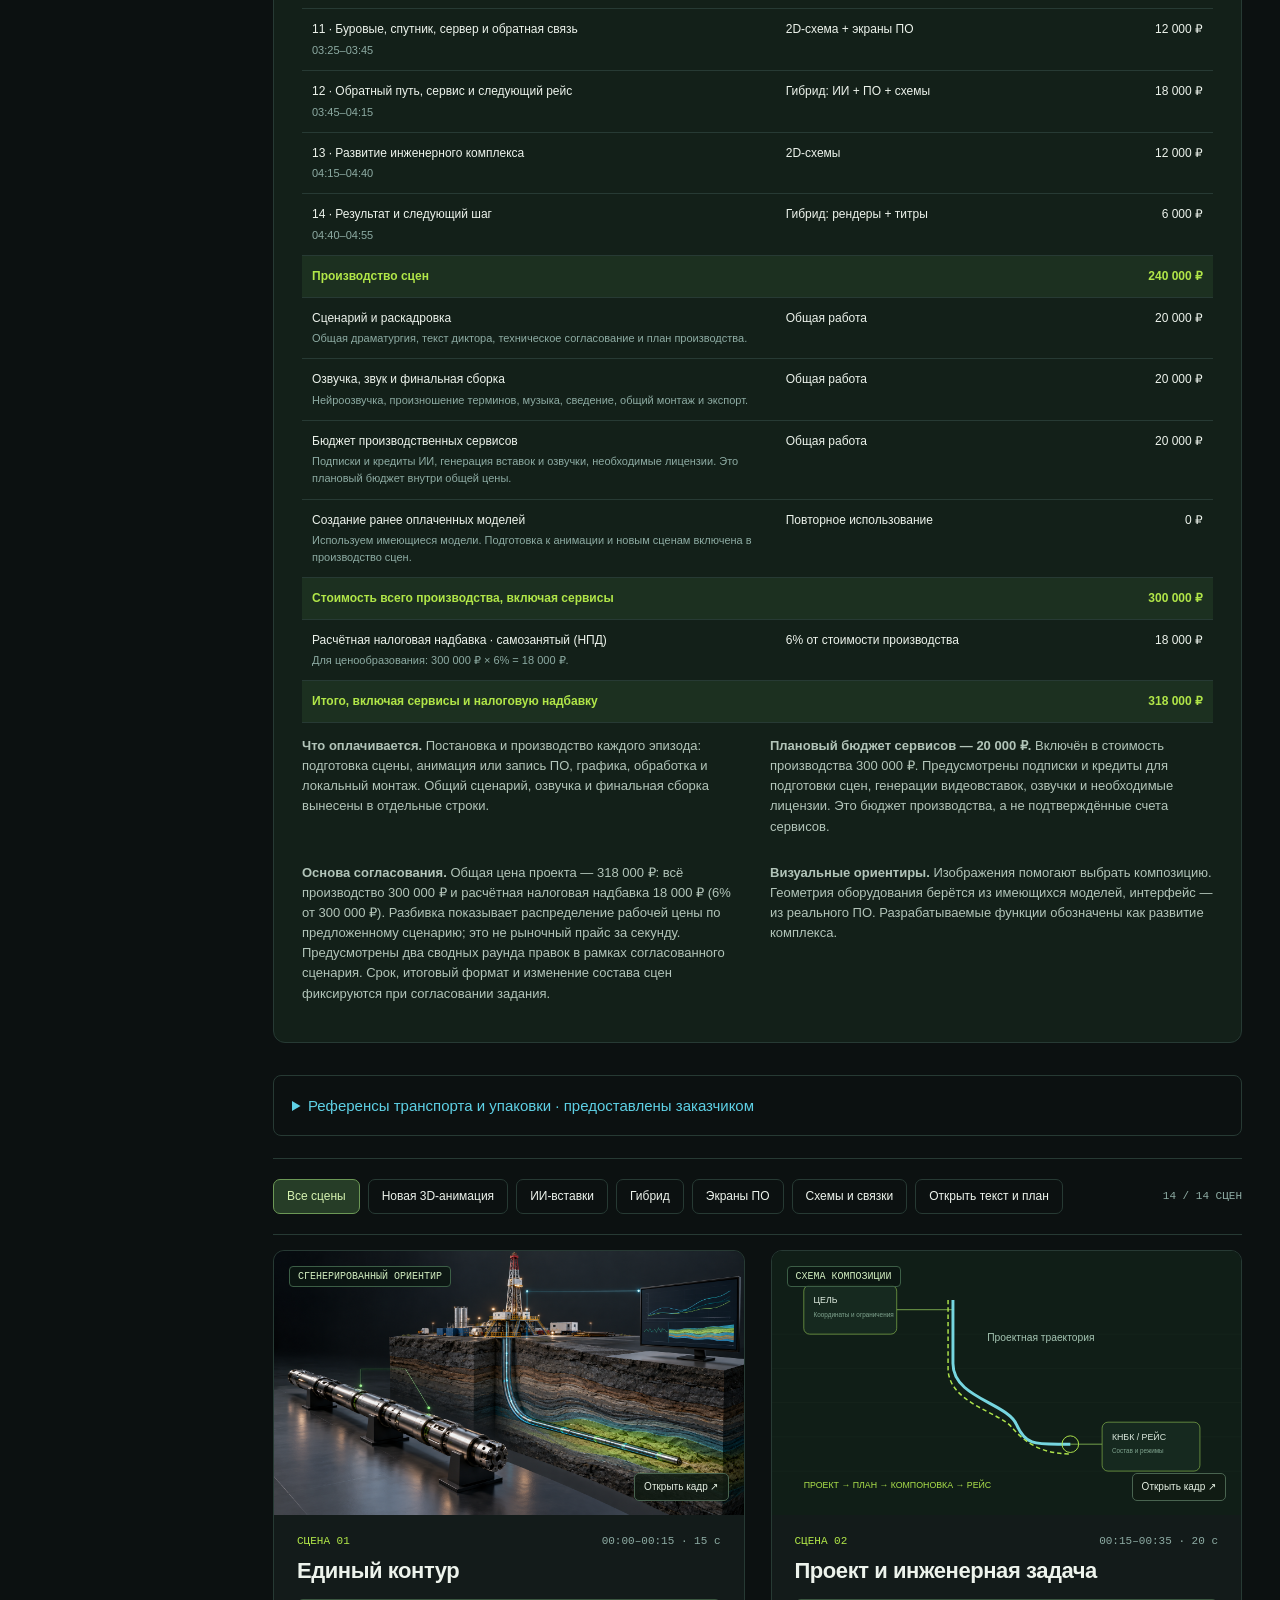
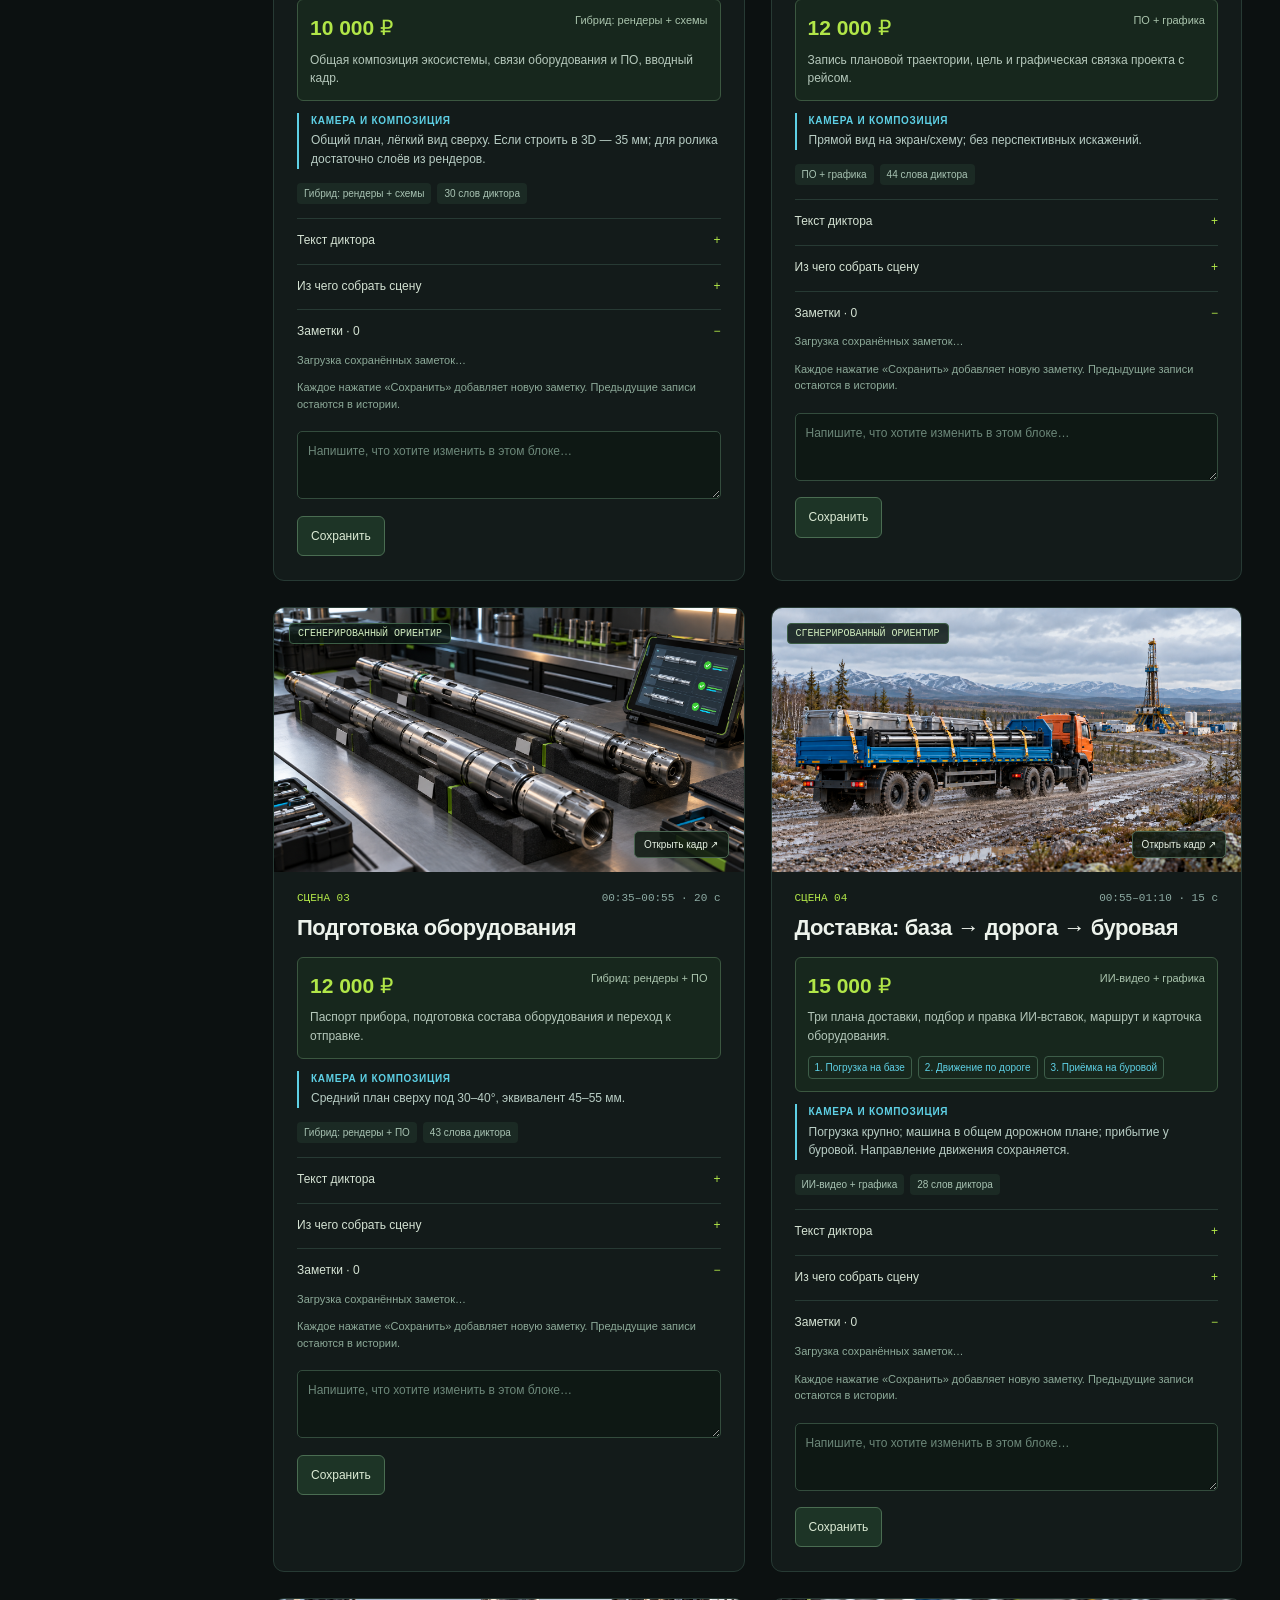
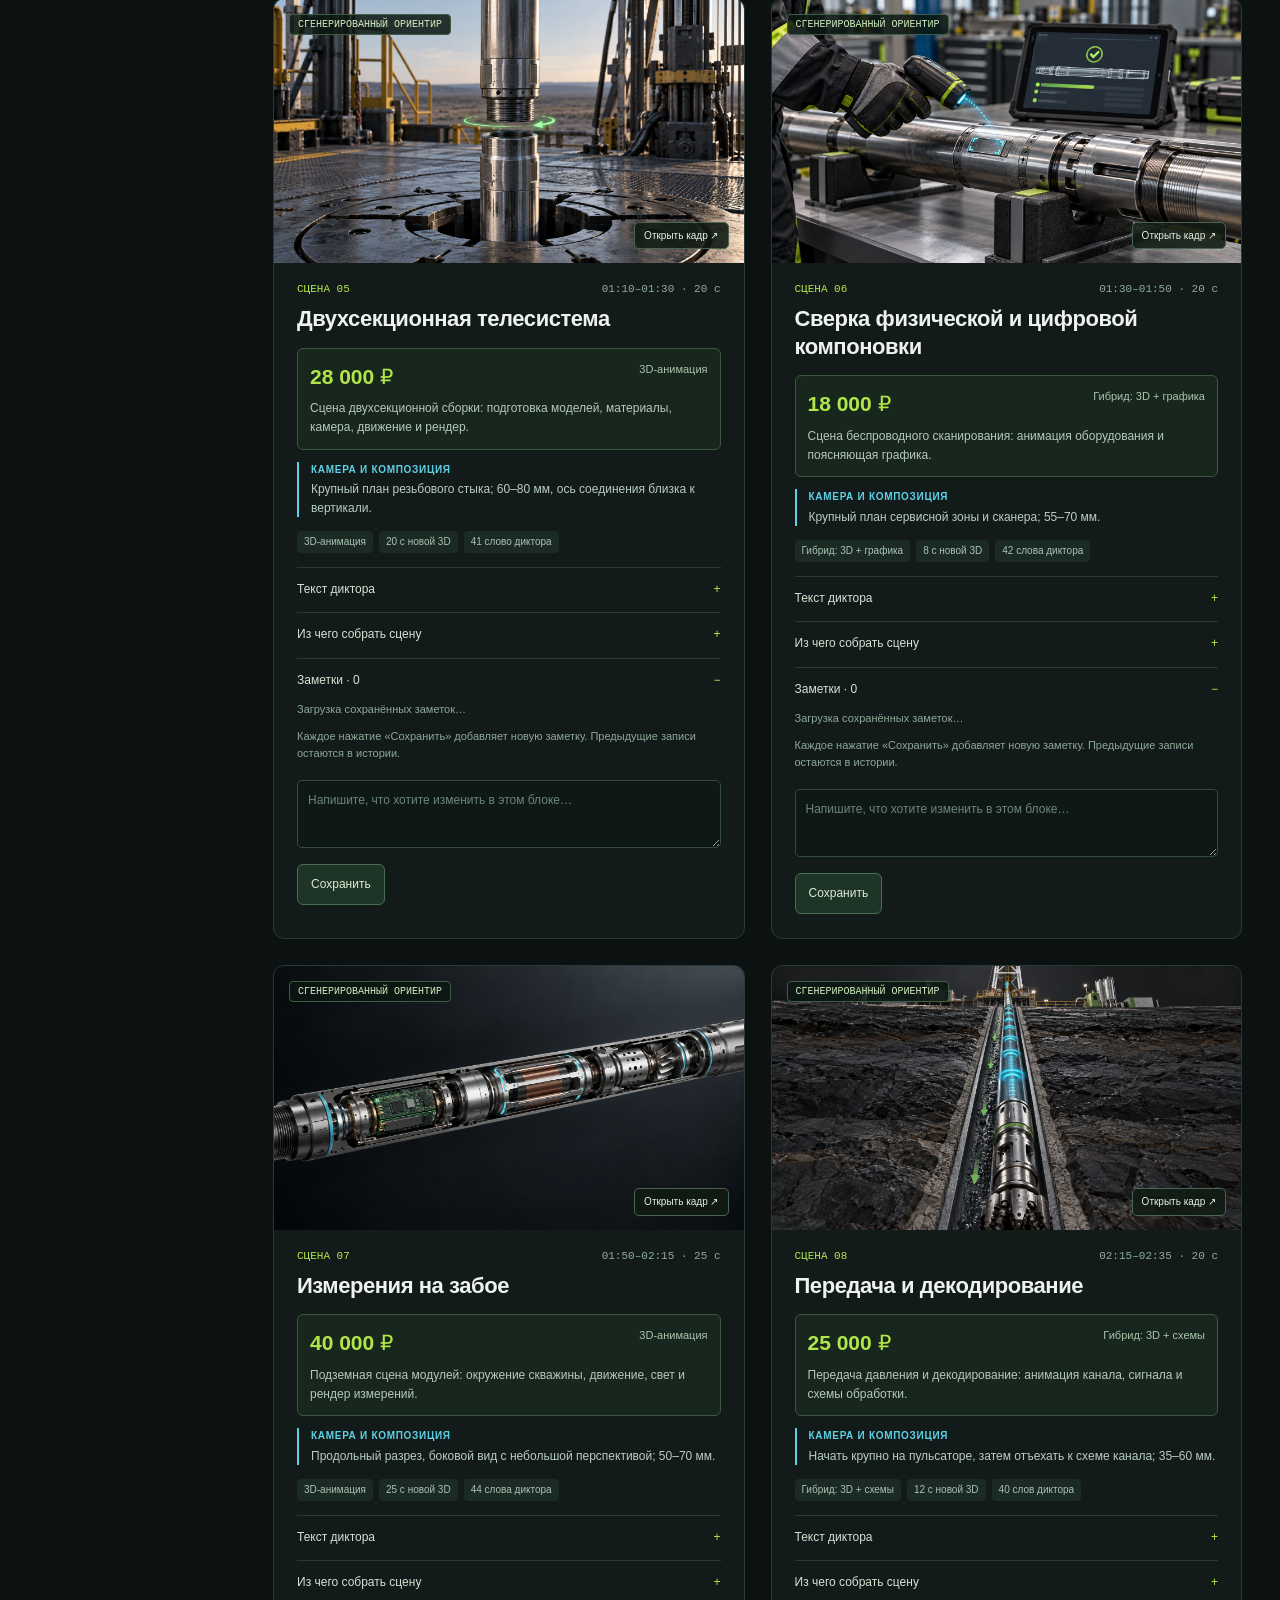
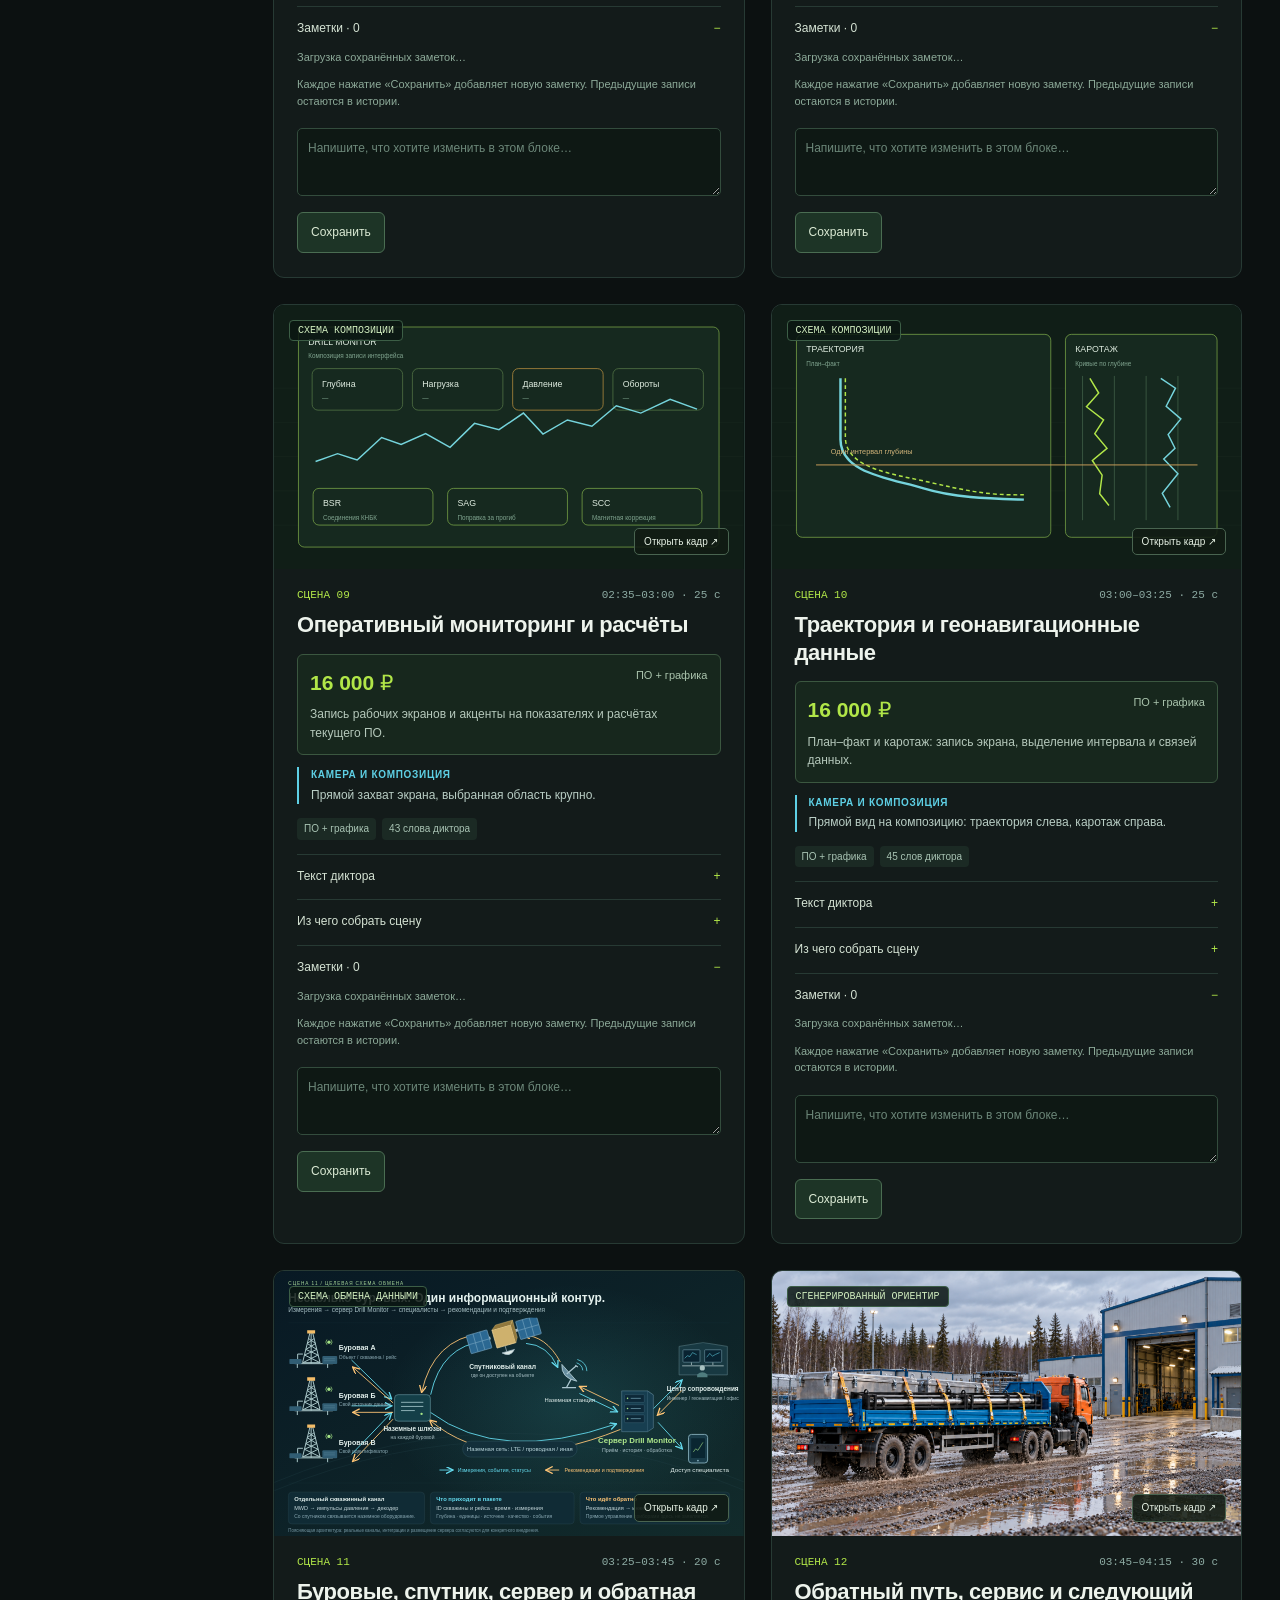
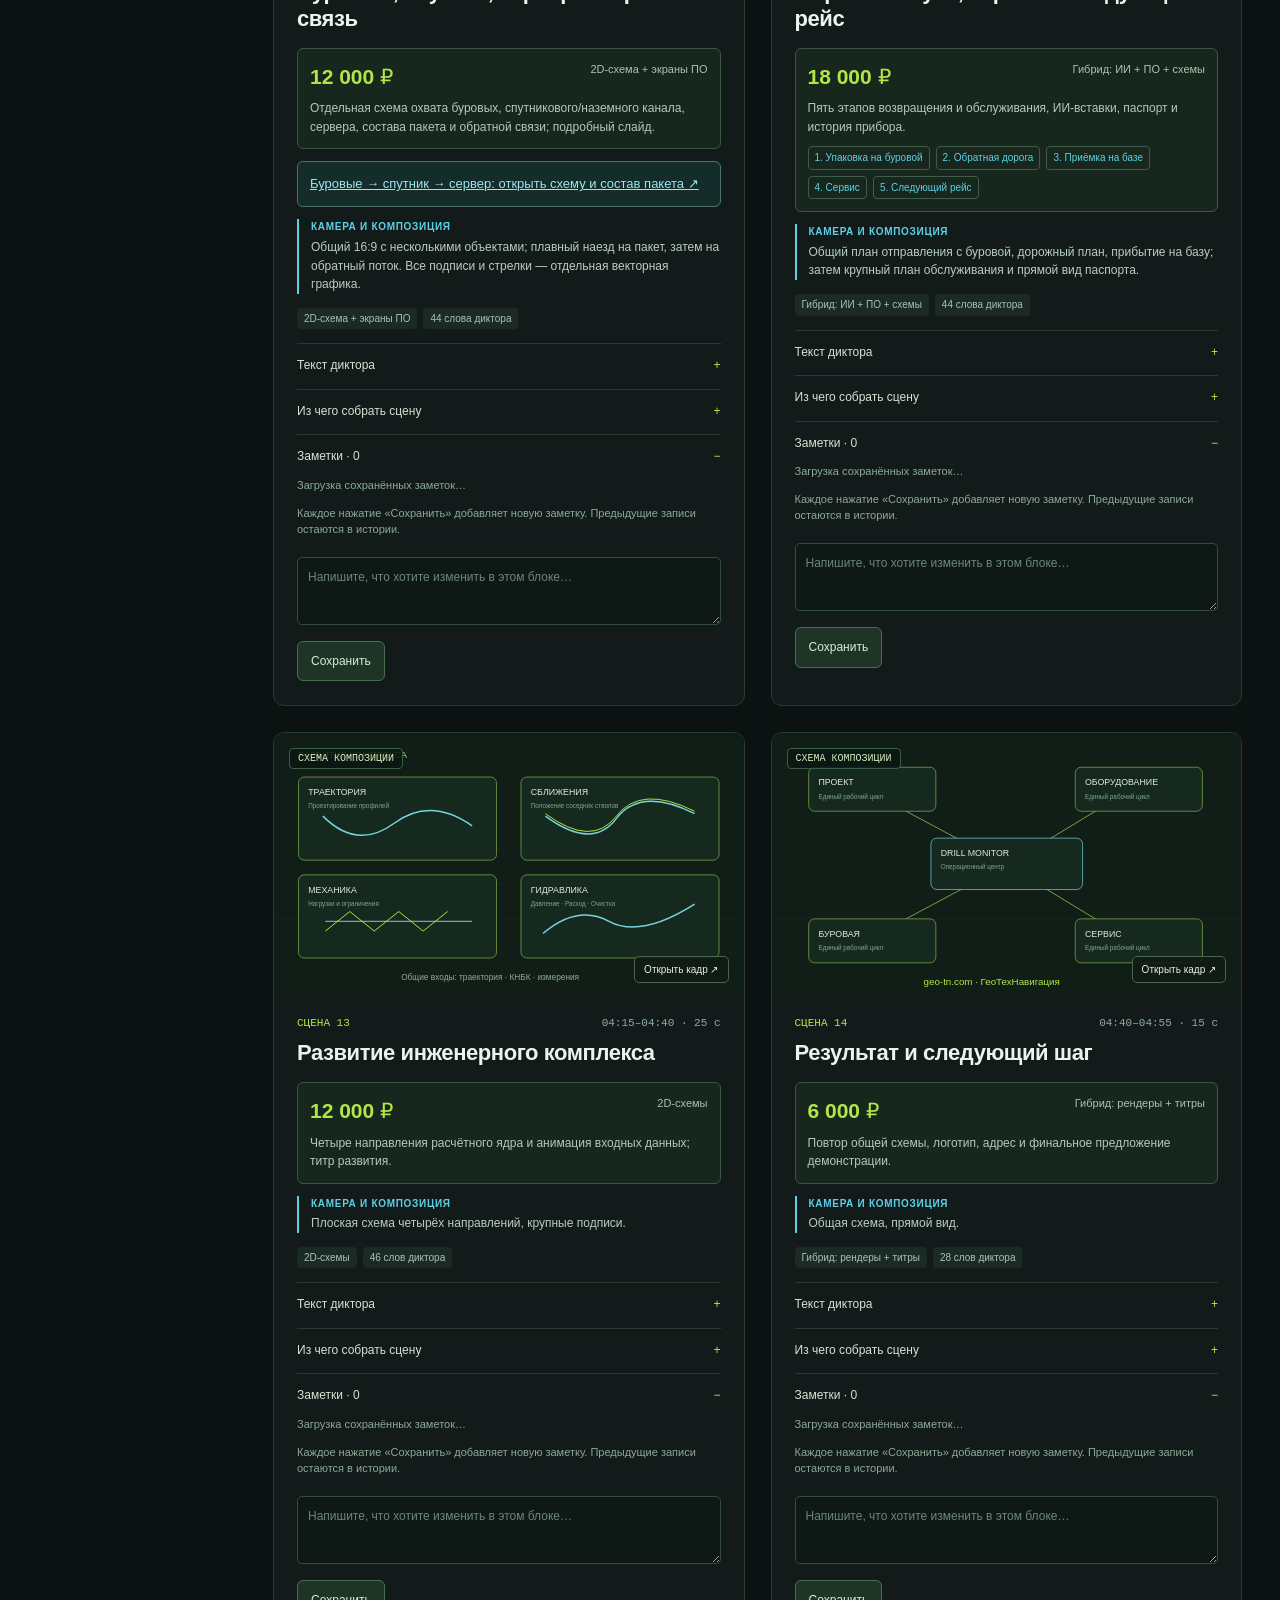
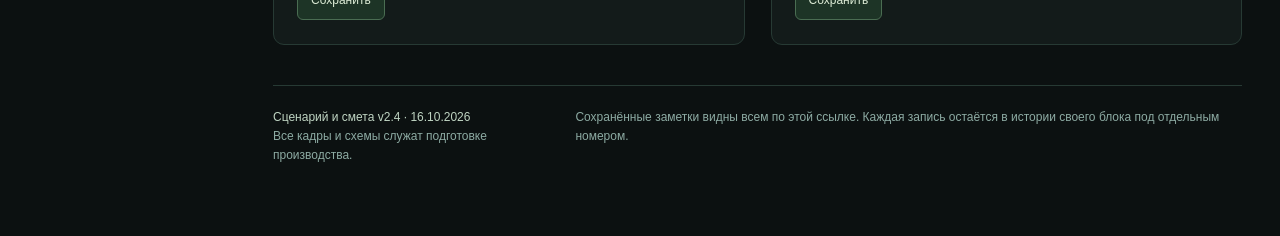
==== commit 439518a2: "Explain rig-to-server data flow, satellite coverage, packet contents and engineer feedback in scene " ====
--- a/index.html
+++ b/index.html
@@ -10,18 +10,20 @@
 .references{border:1px solid var(--line);padding:18px;border-radius:8px;margin:0 0 22px}.references summary{cursor:pointer;color:var(--cyan)}.references p{color:var(--muted);font-size:12px}.ref-grid{display:grid;grid-template-columns:repeat(3,1fr);gap:15px}.ref-grid figure{margin:0;min-width:0}.ref-grid img{width:100%;height:200px;object-fit:contain;background:#111815;border-radius:6px}.ref-grid figcaption{font-size:11px;color:#a8beb0;margin-top:8px}@media(max-width:760px){.ref-grid{grid-template-columns:1fr}}@media print{.references{border-color:#bac9b7}.ref-grid figcaption{color:#304b37}.references[open]{break-inside:avoid}}
 .budget{border:1px solid var(--line);border-radius:12px;padding:25px 28px;margin:25px 0 32px;background:#132019;scroll-margin-top:95px}.budget-top{display:flex;justify-content:space-between;gap:22px;align-items:center}.budget h2{font-size:38px;font-weight:550;letter-spacing:-.025em;margin:8px 0;color:var(--green)}.budget h2 span{font-size:16px;letter-spacing:0;color:var(--muted)}.budget p{color:#b2c4b9;font-size:13px}.payment{display:grid;grid-template-columns:1fr;gap:0;flex-shrink:0}.payment b{font-size:23px;font-weight:500}.payment span{color:var(--muted);font-size:12px;margin-bottom:9px}.estimate{border-top:1px solid var(--line);margin-top:18px;padding-top:17px}.estimate summary{cursor:pointer;color:#ddecda;font-weight:550}.table-scroll{overflow:auto;margin-top:15px}table{width:100%;border-collapse:collapse;font-size:12px}th,td{text-align:left;padding:11px 10px;border-bottom:1px solid var(--line);vertical-align:top}th{color:#91b799}td:first-child{width:52%}td:last-child,th:last-child{text-align:right;white-space:nowrap}td small{display:block;color:var(--muted);font-size:11px;margin-top:3px}td a:hover{color:var(--green)}.subtotal td,tfoot th{color:var(--green);font-weight:650;background:#1c3020}.budget-notes{display:grid;grid-template-columns:1fr 1fr;gap:0 25px}.budget-notes a{color:var(--cyan);text-decoration:underline}.scene-price{border:1px solid #3b5740;padding:12px;border-radius:6px;background:#17271d;margin:12px 0}.scene-price .price-line{display:flex;justify-content:space-between;gap:12px;align-items:start}.scene-price strong{color:var(--green);font-size:21px;font-weight:550;white-space:nowrap}.scene-price .tech{color:#aac4ad;font-size:11px}.scene-price p{font-size:12px;color:#b5c8bb;margin:6px 0 0}.stage-strip{display:flex;flex-wrap:wrap;gap:6px;margin-top:10px}.stage-strip span{border:1px solid #3d5d49;border-radius:4px;color:var(--cyan);padding:3px 6px;font-size:10px}.view-text .budget{display:none}@media(max-width:760px){.budget{padding:18px 13px}.budget-top{display:block}.payment{margin-top:17px;grid-template-columns:1fr 1fr}.payment b:nth-of-type(2){grid-column:2;grid-row:1}.payment span:nth-of-type(2){grid-column:2;grid-row:2}.budget-notes{grid-template-columns:1fr}.budget h2{font-size:32px}th,td{padding:9px 6px;font-size:11px}.budget h2 span{display:block}.scene-price .price-line{flex-wrap:wrap}}@media print{.budget{background:white;border-color:#b7c7b6;break-inside:auto}.budget h2,.payment b,.scene-price strong{color:#1e522f}.budget p,.budget h2 span,.budget-notes p,td small,.scene-price p,.scene-price .tech{color:#304c39}.scene-price{background:#edf4e9;border-color:#b7c7b6}.subtotal td,tfoot th{background:#e8f0e5;color:#234d2f}.budget-notes{display:block}tr{break-inside:avoid}th,td{border-color:#bdcdb9}.budget-top{align-items:start}.table-scroll{overflow:visible}}
 @media(max-width:480px){.hero h1{font-size:31px}.metric strong{font-size:22px}.budget h2{font-size:30px}.scene-price strong{font-size:20px}.top .brand{font-size:15px}.top{gap:8px}.actions{flex-wrap:wrap}.budget-top p{overflow-wrap:anywhere}}
+
+.network-link a{display:block;padding:12px;border:1px solid #4c7468;border-radius:6px;color:#9de5ec;background:#142d2b;font-size:13px;text-decoration:underline}.network-link{margin:12px 0}
 </style><link rel="stylesheet" href="review.css?v=2.3"></head><body>
-<header class="top"><div class="brand">GEO<i>·</i>TN <small>СЦЕНАРИЙ И СМЕТА / V2.1</small></div><div class="actions"><button id="voiceButton">Текст диктора</button><button id="notesExport">Заметки ↓</button><button id="printButton">Печать</button><button class="primary" id="showButton">Просмотр кадров</button></div></header>
+<header class="top"><div class="brand">GEO<i>·</i>TN <small>СЦЕНАРИЙ И СМЕТА / V2.4</small></div><div class="actions"><button id="voiceButton">Текст диктора</button><button id="notesExport">Заметки ↓</button><button id="printButton">Печать</button><button class="primary" id="showButton">Просмотр кадров</button></div></header>
 <aside class="side"><div class="eyebrow">Последовательность / 14 сцен</div><a class="nav-link" href="#budget">Стоимость и состав ↓</a><nav id="nav" aria-label="Сцены ролика"></nav><div class="side-foot">Один рейс.<br>Один серийный прибор.<br>Полный рабочий цикл.<br><br>15 октября 2026</div></aside>
-<main><div class="hero"><div><div class="eyebrow">ГеоТехНавигация / Экосистема сопровождения бурения</div><h1>От проекта скважины<br>до <em>следующего рейса.</em></h1><p>Визуальный план ролика: что видим, что объясняет диктор и из чего собрать каждую сцену. Drill Monitor связывает оборудование, измерения и решения специалистов.</p></div><div class="meta"><div class="metric"><strong>04:55</strong><span>плановый хронометраж</span></div><div class="metric"><strong>14</strong><span>сцен сценария</span></div><div class="metric"><strong>09</strong><span>сгенерированных кадров</span></div><div class="metric"><strong>~65с</strong><span>новой 3D-анимации</span></div><div class="legend"><b>Кадры — ориентиры композиции.</b> Конструкция приборов берётся из ранее оплаченных моделей. Схемы экранов заменяются записью Drill Monitor; развитие комплекса обозначено отдельно.</div></div></div>
-<section class="budget" id="budget"><div class="budget-top"><div><div class="eyebrow">Рабочая стоимость / согласование состава</div><h2>318 000 ₽ <span>за весь проект</span></h2><p><b>300 000 ₽ — всё производство · 18 000 ₽ — расчётная налоговая надбавка.</b></p><p>14 сцен · 4 минуты 55 секунд · смешанное производство: 3D, экраны Drill Monitor, схемы и ИИ-вставки.</p></div><div class="payment"><b>159 000 ₽</b><span>предоплата 50%</span><b>159 000 ₽</b><span>после завершения 50%</span></div></div><details class="estimate" open><summary>Покадровая смета и общий бюджет</summary><div class="table-scroll"><table><thead><tr><th>Сцена / результат</th><th>Технология</th><th>Стоимость</th></tr></thead><tbody><tr><td><a href="#scene-1">01 · Единый контур</a><small>00:00–00:15</small></td><td>Гибрид: рендеры + схемы</td><td>10 000 ₽</td></tr><tr><td><a href="#scene-2">02 · Проект и инженерная задача</a><small>00:15–00:35</small></td><td>ПО + графика</td><td>12 000 ₽</td></tr><tr><td><a href="#scene-3">03 · Подготовка оборудования</a><small>00:35–00:55</small></td><td>Гибрид: рендеры + ПО</td><td>12 000 ₽</td></tr><tr><td><a href="#scene-4">04 · Доставка: база → дорога → буровая</a><small>00:55–01:10</small></td><td>ИИ-видео + графика</td><td>15 000 ₽</td></tr><tr><td><a href="#scene-5">05 · Двухсекционная телесистема</a><small>01:10–01:30</small></td><td>3D-анимация</td><td>28 000 ₽</td></tr><tr><td><a href="#scene-6">06 · Сверка физической и цифровой компоновки</a><small>01:30–01:50</small></td><td>Гибрид: 3D + графика</td><td>18 000 ₽</td></tr><tr><td><a href="#scene-7">07 · Измерения на забое</a><small>01:50–02:15</small></td><td>3D-анимация</td><td>40 000 ₽</td></tr><tr><td><a href="#scene-8">08 · Передача и декодирование</a><small>02:15–02:35</small></td><td>Гибрид: 3D + схемы</td><td>25 000 ₽</td></tr><tr><td><a href="#scene-9">09 · Оперативный мониторинг и расчёты</a><small>02:35–03:00</small></td><td>ПО + графика</td><td>16 000 ₽</td></tr><tr><td><a href="#scene-10">10 · Траектория и геонавигационные данные</a><small>03:00–03:25</small></td><td>ПО + графика</td><td>16 000 ₽</td></tr><tr><td><a href="#scene-11">11 · Удалённое сопровождение</a><small>03:25–03:45</small></td><td>Гибрид: ИИ + экраны ПО</td><td>12 000 ₽</td></tr><tr><td><a href="#scene-12">12 · Обратный путь, сервис и следующий рейс</a><small>03:45–04:15</small></td><td>Гибрид: ИИ + ПО + схемы</td><td>18 000 ₽</td></tr><tr><td><a href="#scene-13">13 · Развитие инженерного комплекса</a><small>04:15–04:40</small></td><td>2D-схемы</td><td>12 000 ₽</td></tr><tr><td><a href="#scene-14">14 · Результат и следующий шаг</a><small>04:40–04:55</small></td><td>Гибрид: рендеры + титры</td><td>6 000 ₽</td></tr><tr class="subtotal"><td colspan="2">Производство сцен</td><td>240 000 ₽</td></tr><tr><td>Сценарий и раскадровка<small>Общая драматургия, текст диктора, техническое согласование и план производства.</small></td><td>Общая работа</td><td>20 000 ₽</td></tr><tr><td>Озвучка, звук и финальная сборка<small>Нейроозвучка, произношение терминов, музыка, сведение, общий монтаж и экспорт.</small></td><td>Общая работа</td><td>20 000 ₽</td></tr><tr><td>Бюджет производственных сервисов<small>Подписки и кредиты ИИ, генерация вставок и озвучки, необходимые лицензии. Это плановый бюджет внутри общей цены.</small></td><td>Общая работа</td><td>20 000 ₽</td></tr><tr><td>Создание ранее оплаченных моделей<small>Используем имеющиеся модели. Подготовка к анимации и новым сценам включена в производство сцен.</small></td><td>Повторное использование</td><td>0 ₽</td></tr><tr class="subtotal"><td colspan="2">Стоимость всего производства, включая сервисы</td><td>300 000 ₽</td></tr><tr><td>Расчётная налоговая надбавка · самозанятый (НПД)<small>Для ценообразования: 300 000 ₽ × 6% = 18 000 ₽.</small></td><td>6% от стоимости производства</td><td>18 000 ₽</td></tr></tbody><tfoot><tr><th colspan="2">Итого, включая сервисы и налоговую надбавку</th><th>318 000 ₽</th></tr></tfoot></table></div></details><div class="budget-notes"><p><b>Что оплачивается.</b> Постановка и производство каждого эпизода: подготовка сцены, анимация или запись ПО, графика, обработка и локальный монтаж. Общий сценарий, озвучка и финальная сборка вынесены в отдельные строки.</p><p><b>Плановый бюджет сервисов — 20 000 ₽.</b> Включён в стоимость производства 300 000 ₽. Предусмотрены подписки и кредиты для подготовки сцен, генерации видеовставок, озвучки и необходимые лицензии. Это бюджет производства, а не подтверждённые счета сервисов.</p><p><b>Основа согласования.</b> Общая цена проекта — 318 000 ₽: всё производство 300 000 ₽ и расчётная налоговая надбавка 18 000 ₽ (6% от 300 000 ₽). Разбивка показывает распределение рабочей цены по предложенному сценарию; это не рыночный прайс за секунду. Предусмотрены два сводных раунда правок в рамках согласованного сценария. Срок, итоговый формат и изменение состава сцен фиксируются при согласовании задания.</p><p><b>Визуальные ориентиры.</b> Изображения помогают выбрать композицию. Геометрия оборудования берётся из имеющихся моделей, интерфейс — из реального ПО. Разрабатываемые функции обозначены как развитие комплекса.</p></div></section>
+<main><div class="hero"><div><div class="eyebrow">ГеоТехНавигация / Экосистема сопровождения бурения</div><h1>От проекта скважины<br>до <em>следующего рейса.</em></h1><p>Визуальный план ролика: что видим, что объясняет диктор и из чего собрать каждую сцену. Drill Monitor связывает оборудование, измерения и решения специалистов.</p></div><div class="meta"><div class="metric"><strong>04:55</strong><span>плановый хронометраж</span></div><div class="metric"><strong>14</strong><span>сцен сценария</span></div><div class="metric"><strong>08</strong><span>сгенерированных кадров</span></div><div class="metric"><strong>~65с</strong><span>новой 3D-анимации</span></div><div class="legend"><b>Кадры — ориентиры композиции.</b> Конструкция приборов берётся из ранее оплаченных моделей. Схемы экранов заменяются записью Drill Monitor; развитие комплекса обозначено отдельно.</div></div></div>
+<section class="budget" id="budget"><div class="budget-top"><div><div class="eyebrow">Рабочая стоимость / согласование состава</div><h2>318 000 ₽ <span>за весь проект</span></h2><p><b>300 000 ₽ — всё производство · 18 000 ₽ — расчётная налоговая надбавка.</b></p><p>14 сцен · 4 минуты 55 секунд · смешанное производство: 3D, экраны Drill Monitor, схемы и ИИ-вставки.</p></div><div class="payment"><b>159 000 ₽</b><span>предоплата 50%</span><b>159 000 ₽</b><span>после завершения 50%</span></div></div><details class="estimate" open><summary>Покадровая смета и общий бюджет</summary><div class="table-scroll"><table><thead><tr><th>Сцена / результат</th><th>Технология</th><th>Стоимость</th></tr></thead><tbody><tr><td><a href="#scene-1">01 · Единый контур</a><small>00:00–00:15</small></td><td>Гибрид: рендеры + схемы</td><td>10 000 ₽</td></tr><tr><td><a href="#scene-2">02 · Проект и инженерная задача</a><small>00:15–00:35</small></td><td>ПО + графика</td><td>12 000 ₽</td></tr><tr><td><a href="#scene-3">03 · Подготовка оборудования</a><small>00:35–00:55</small></td><td>Гибрид: рендеры + ПО</td><td>12 000 ₽</td></tr><tr><td><a href="#scene-4">04 · Доставка: база → дорога → буровая</a><small>00:55–01:10</small></td><td>ИИ-видео + графика</td><td>15 000 ₽</td></tr><tr><td><a href="#scene-5">05 · Двухсекционная телесистема</a><small>01:10–01:30</small></td><td>3D-анимация</td><td>28 000 ₽</td></tr><tr><td><a href="#scene-6">06 · Сверка физической и цифровой компоновки</a><small>01:30–01:50</small></td><td>Гибрид: 3D + графика</td><td>18 000 ₽</td></tr><tr><td><a href="#scene-7">07 · Измерения на забое</a><small>01:50–02:15</small></td><td>3D-анимация</td><td>40 000 ₽</td></tr><tr><td><a href="#scene-8">08 · Передача и декодирование</a><small>02:15–02:35</small></td><td>Гибрид: 3D + схемы</td><td>25 000 ₽</td></tr><tr><td><a href="#scene-9">09 · Оперативный мониторинг и расчёты</a><small>02:35–03:00</small></td><td>ПО + графика</td><td>16 000 ₽</td></tr><tr><td><a href="#scene-10">10 · Траектория и геонавигационные данные</a><small>03:00–03:25</small></td><td>ПО + графика</td><td>16 000 ₽</td></tr><tr><td><a href="#scene-11">11 · Буровые, спутник, сервер и обратная связь</a><small>03:25–03:45</small></td><td>2D-схема + экраны ПО</td><td>12 000 ₽</td></tr><tr><td><a href="#scene-12">12 · Обратный путь, сервис и следующий рейс</a><small>03:45–04:15</small></td><td>Гибрид: ИИ + ПО + схемы</td><td>18 000 ₽</td></tr><tr><td><a href="#scene-13">13 · Развитие инженерного комплекса</a><small>04:15–04:40</small></td><td>2D-схемы</td><td>12 000 ₽</td></tr><tr><td><a href="#scene-14">14 · Результат и следующий шаг</a><small>04:40–04:55</small></td><td>Гибрид: рендеры + титры</td><td>6 000 ₽</td></tr><tr class="subtotal"><td colspan="2">Производство сцен</td><td>240 000 ₽</td></tr><tr><td>Сценарий и раскадровка<small>Общая драматургия, текст диктора, техническое согласование и план производства.</small></td><td>Общая работа</td><td>20 000 ₽</td></tr><tr><td>Озвучка, звук и финальная сборка<small>Нейроозвучка, произношение терминов, музыка, сведение, общий монтаж и экспорт.</small></td><td>Общая работа</td><td>20 000 ₽</td></tr><tr><td>Бюджет производственных сервисов<small>Подписки и кредиты ИИ, генерация вставок и озвучки, необходимые лицензии. Это плановый бюджет внутри общей цены.</small></td><td>Общая работа</td><td>20 000 ₽</td></tr><tr><td>Создание ранее оплаченных моделей<small>Используем имеющиеся модели. Подготовка к анимации и новым сценам включена в производство сцен.</small></td><td>Повторное использование</td><td>0 ₽</td></tr><tr class="subtotal"><td colspan="2">Стоимость всего производства, включая сервисы</td><td>300 000 ₽</td></tr><tr><td>Расчётная налоговая надбавка · самозанятый (НПД)<small>Для ценообразования: 300 000 ₽ × 6% = 18 000 ₽.</small></td><td>6% от стоимости производства</td><td>18 000 ₽</td></tr></tbody><tfoot><tr><th colspan="2">Итого, включая сервисы и налоговую надбавку</th><th>318 000 ₽</th></tr></tfoot></table></div></details><div class="budget-notes"><p><b>Что оплачивается.</b> Постановка и производство каждого эпизода: подготовка сцены, анимация или запись ПО, графика, обработка и локальный монтаж. Общий сценарий, озвучка и финальная сборка вынесены в отдельные строки.</p><p><b>Плановый бюджет сервисов — 20 000 ₽.</b> Включён в стоимость производства 300 000 ₽. Предусмотрены подписки и кредиты для подготовки сцен, генерации видеовставок, озвучки и необходимые лицензии. Это бюджет производства, а не подтверждённые счета сервисов.</p><p><b>Основа согласования.</b> Общая цена проекта — 318 000 ₽: всё производство 300 000 ₽ и расчётная налоговая надбавка 18 000 ₽ (6% от 300 000 ₽). Разбивка показывает распределение рабочей цены по предложенному сценарию; это не рыночный прайс за секунду. Предусмотрены два сводных раунда правок в рамках согласованного сценария. Срок, итоговый формат и изменение состава сцен фиксируются при согласовании задания.</p><p><b>Визуальные ориентиры.</b> Изображения помогают выбрать композицию. Геометрия оборудования берётся из имеющихся моделей, интерфейс — из реального ПО. Разрабатываемые функции обозначены как развитие комплекса.</p></div></section>
 <details class="references"><summary>Референсы транспорта и упаковки · предоставлены заказчиком</summary><p>Для сцен 03, 04 и 12: подготовка, доставка, возвращение и сервис. Геометрию крупного плана сверяем с этими изображениями.</p><div class="ref-grid"><figure><img loading="lazy" src="assets/ref-truck.png" alt="Тягач и длинный бортовой полуприцеп. В кадрах — оранжевая кабина и синий полуприцеп."><figcaption>Тягач и длинный бортовой полуприцеп. В кадрах — оранжевая кабина и синий полуприцеп.</figcaption></figure><figure><img loading="lazy" src="assets/ref-kitbox.jpg" alt="Металлический китбокс: 2955 × 1000 × 850 мм; масса 260 кг по данным заказчика."><figcaption>Металлический китбокс: 2955 × 1000 × 850 мм; масса 260 кг по данным заказчика.</figcaption></figure><figure><img loading="lazy" src="assets/ref-baskets.webp" alt="Открытый китбокс и каркасные корзины/пеналы с трубными приборами."><figcaption>Открытый китбокс и каркасные корзины/пеналы с трубными приборами.</figcaption></figure></div></details>
 <div class="toolbar"><button class="selected" data-filter="all">Все сцены</button><button data-filter="3d">Новая 3D-анимация</button><button data-filter="ai">ИИ-вставки</button><button data-filter="hybrid">Гибрид</button><button data-filter="ui">Экраны ПО</button><button data-filter="diagram">Схемы и связки</button><button id="expandButton">Открыть текст и план</button><span class="count" id="count">14 / 14 СЦЕН</span></div>
-<div class="grid" id="grid"></div><article class="fulltext" id="fulltext"></article><footer class="footer"><div><b>Сценарий и смета v2.1 · 15.10.2026</b><br>Все кадры и схемы служат подготовке производства.</div><div>Заметки сохраняются в этом браузере.<br>Кнопка «Заметки ↓» выгружает их отдельным файлом.</div></footer></main>
+<div class="grid" id="grid"></div><article class="fulltext" id="fulltext"></article><footer class="footer"><div><b>Сценарий и смета v2.4 · 16.10.2026</b><br>Все кадры и схемы служат подготовке производства.</div><div>Заметки сохраняются в этом браузере.<br>Кнопка «Заметки ↓» выгружает их отдельным файлом.</div></footer></main>
 <div class="modal" id="modal" role="dialog" aria-modal="true" aria-label="Просмотр кадра" hidden><div class="modal-bar"><div><small id="modalTime"></small><h2 id="modalTitle"></h2></div><div class="actions"><button id="previous" aria-label="Предыдущий кадр">←</button><button id="next" aria-label="Следующий кадр">→</button><button id="closeModal">Закрыть ×</button></div></div><div class="modal-content"><div class="modal-image" id="modalImage"></div><div class="modal-copy" id="modalCopy"></div></div><div class="modal-help">← → — переход между кадрами · Esc — закрыть. Сгенерированные изображения показывают композицию, а не точную конструкцию оборудования.</div></div>
 <script>
 "use strict";
-const scenes=[{"title":"Единый контур","duration":15,"threeD":0,"voice":"Бурение объединяет проект, оборудование, измерения и работу специалистов. «ГеоТехНавигация» выстраивает единую экосистему сопровождения скважины. Её операционный центр — Drill Monitor: платформа, связывающая этапы работы от подготовки приборов до следующего рейса.","visual":"Схематичный разрез скважины и пять связанных объектов: проект, телесистема, буровая, Drill Monitor, сервисная база. Камера собирает их в одну композицию. Использовать 2D-графику и существующие рендеры.","caption":"ГЕОТЕХНАВИГАЦИЯ\nЕдиная экосистема сопровождения бурения","status":"Общая концепция; дальнейшее развитие обозначено в сцене 12.","time":"00:00–00:15","id":1,"camera":"Общий план, лёгкий вид сверху. Если строить в 3D — 35 мм; для ролика достаточно слоёв из рендеров.","motion":"Плавное приближение к общей схеме. Связи загораются по очереди, затем выделяется проект.","objects":["Существующий рендер телесистемы","Условный разрез скважины","Силуэт буровой","Монитор с абстрактными графиками"],"build":"Композицию собрать из отдельных слоёв. Не моделировать целиком сложную буровую ради этого кадра.","transition":"Линия скважины превращается в линию проектной траектории.","check":"Изображение задаёт композицию; геология и оборудование здесь условные.","image":"assets/01-ecosystem.png","mode":"diagram","originalId":1,"visualId":1,"price":10000,"technology":"Гибрид: рендеры + схемы","tags":["diagram","hybrid"],"deliverable":"Общая композиция экосистемы, связи оборудования и ПО, вводный кадр."},{"title":"Проект и инженерная задача","duration":20,"threeD":0,"voice":"Работа начинается с проекта: целевых координат, геологической задачи и требований к траектории. С ними связаны выбор компоновки и допустимые режимы работы. Операционный центр экосистемы — Drill Monitor. Платформа создаётся для того, чтобы объединить проектные решения, фактические измерения и историю оборудования в одном рабочем процессе.","visual":"Плановая траектория, целевой интервал, карточка скважины. Простая схема связей: цель → план → КНБК → рейс. Показать существующую плановую траекторию; мастер нового ядра не изображать как готовый экран.","caption":"Проект → Компоновка → Рейс","status":"Проектная концепция; существующее отображение плана. Новое ядро проектирования ещё развивается.","time":"00:15–00:35","id":2,"camera":"Прямой вид на экран/схему; без перспективных искажений.","motion":"Прорисовка плановой траектории, появление цели, затем состава КНБК.","objects":["Запись плановой траектории","Цель и ограничения","Схема «проект → КНБК → рейс»"],"build":"Использовать реальный план из ПО и дополнить монтажной графикой. Новый мастер ядра пока показывать схемой.","transition":"Карточка КНБК раскрывается в реестр конкретных приборов.","check":"Схема композиции, не снимок интерфейса. Новые расчёты — целевой контур.","image":null,"mode":"ui","originalId":2,"visualId":2,"price":12000,"technology":"ПО + графика","tags":["ui","ui"],"deliverable":"Запись плановой траектории, цель и графическая связка проекта с рейсом."},{"title":"Подготовка оборудования","duration":20,"threeD":0,"voice":"Перед отправкой на буровую инженер выбирает конкретные приборы и проверяет их состояние. Каждый экземпляр имеет серийный номер, паспорт и историю эксплуатации. Состав компоновки, наработка и сведения об обслуживании помогают подготовить оборудование к задаче рейса. Эта история сохраняется при переходе прибора на другой объект.","visual":"Запись реестра оборудования: выбрать один прибор, открыть паспорт, затем добавить его в КНБК. Его серийный номер остаётся одинаковым в следующих сценах. Макроизображение имеющегося рендера вместо новой анимации.","caption":"Серийный номер · Паспорт · Наработка · ТО","status":"Существующие реестр, КНБК и паспорта; экран записывается из согласованной актуальной сборки.","time":"00:35–00:55","id":3,"camera":"Средний план сверху под 30–40°, эквивалент 45–55 мм.","motion":"Короткий проезд вдоль приборов; далее статичная запись карточки выбранного прибора.","objects":["Твои готовые модели","Простые опоры","Плоскость верстака","Планшет/вставка интерфейса","Металлический китбокс для телеметрии","Каркасные корзины с трубными приборами"],"build":"Рендер рабочего стола можно заменить существующим рендером на нейтральном фоне. Для сцены достаточно одного прибора крупно. Металлический китбокс для телеметрии по предоставленному референсу: 2955 × 1000 × 850 мм, масса 260 кг по данным заказчика. Длинные трубные приборы — в отдельных прямоугольных каркасных корзинах/пеналах с опорами и фиксаторами, как на gt-navigator.webp. Размеры указаны для металлического контейнера из первого фото.","transition":"Паспорт выбранного прибора связывается с заданием на отправку; появляется машина на базе.","check":"На сгенерированном кадре силуэты условные. В финале подставить свои модели.","image":"assets/03-preparation.png","mode":"diagram","originalId":3,"visualId":3,"packaging":"Металлический китбокс для телеметрии по предоставленному референсу: 2955 × 1000 × 850 мм, масса 260 кг по данным заказчика. Длинные трубные приборы — в отдельных прямоугольных каркасных корзинах/пеналах с опорами и фиксаторами, как на gt-navigator.webp. Размеры указаны для металлического контейнера из первого фото.","price":12000,"technology":"Гибрид: рендеры + ПО","tags":["diagram","hybrid","ui"],"deliverable":"Паспорт прибора, подготовка состава оборудования и переход к отправке."},{"originalId":null,"visualId":null,"title":"Доставка: база → дорога → буровая","duration":15,"threeD":0,"voice":"Подготовленное оборудование отправляется с базы на буровую. Погрузка, дорога и приёмка образуют один этап снабжения. В Drill Monitor этот путь связывается с конкретными приборами, объектом и предстоящим рейсом.","visual":"Три коротких плана: упаковка и погрузка на базе; машина на дороге; прибытие и приёмка на буровой. Поверх — графическая линия маршрута и карточка того же прибора.","caption":"БАЗА → ДОРОГА → БУРОВАЯ","status":"Физическая перевозка и концепция логистического контура. Экранные события показывать по подтверждённым функциям ПО.","camera":"Погрузка крупно; машина в общем дорожном плане; прибытие у буровой. Направление движения сохраняется.","motion":"0–4 с: погрузка; 4–10 с: движение по дороге; 10–15 с: прибытие и передача оборудования.","objects":["Оранжевый тягач 6×6 с длинным синим бортовым полуприцепом по фото заказчика","База, дорога, буровая","Карточка одного серийного прибора","Графический маршрут","Металлический китбокс для телеметрии","Каркасные корзины с трубными приборами"],"build":"ИИ-вставки окружения и движения машины, монтаж трёх этапов, маршрут и подписи отдельной графикой. Прибор крупным планом — из существующей модели. Проверить постоянство машины и груза между планами. Металлический китбокс для телеметрии по предоставленному референсу: 2955 × 1000 × 850 мм, масса 260 кг по данным заказчика. Длинные трубные приборы — в отдельных прямоугольных каркасных корзинах/пеналах с опорами и фиксаторами, как на gt-navigator.webp. Размеры указаны для металлического контейнера из первого фото. Сохранять один тягач и полуприцеп в прямом и обратном пути. Груз — закреплённые закрытые китбоксы и каркасные корзины; на базе показать открытие китбокса.","transition":"Приёмка оборудования → сборка на рабочем стенде.","check":"Ориентир условный. Реальный транспорт и упаковку согласовать. GPS, автоматическое отслеживание и фиксацию приёмки не заявлять без подтверждения.","image":"assets/04-delivery.png","mode":"ai","stages":["Погрузка на базе","Движение по дороге","Приёмка на буровой"],"packaging":"Металлический китбокс для телеметрии по предоставленному референсу: 2955 × 1000 × 850 мм, масса 260 кг по данным заказчика. Длинные трубные приборы — в отдельных прямоугольных каркасных корзинах/пеналах с опорами и фиксаторами, как на gt-navigator.webp. Размеры указаны для металлического контейнера из первого фото.","id":4,"price":15000,"technology":"ИИ-видео + графика","tags":["ai","ai"],"deliverable":"Три плана доставки, подбор и правка ИИ-вставок, маршрут и карточка оборудования.","time":"00:55–01:10"},{"title":"Двухсекционная телесистема","duration":20,"threeD":20,"voice":"Телесистема доставляется на буровую в собранном виде. Две основные секции соединяются свинчиванием непосредственно в роторе. Модульная конструкция предусматривает замену секции на аналогичную при неисправности. Такая организация сборки и обслуживания упрощает подготовку комплекса и позволяет заранее предусмотреть резерв оборудования для продолжения работ.","visual":"3D: две готовые секции в горизонтальном положении → схема установки в роторе → свинчивание. Короткая вставка с заменой одной секции на резервную. Геометрию и порядок сборки согласовать с инженером.","caption":"Две секции\nСборка на буровой · Взаимозаменяемость","status":"Работающее оборудование — подтверждено пользователем.","time":"01:10–01:30","id":5,"camera":"Крупный план резьбового стыка; 60–80 мм, ось соединения близка к вертикали.","motion":"Сближение двух секций, согласованное вращение и свинчивание; краткий показ резервной секции.","objects":["Две реальные секции","Точный резьбовой стык","Упрощённый ротор","Одна резервная секция"],"build":"Анимировать только стык и видимые части труб. Окружение буровой достаточно обозначить силуэтами.","transition":"После соединения камера идёт к сервисной зоне и сканеру.","check":"Проверить порядок сборки и направление вращения. Кадр не задаёт конструкцию резьбы.","image":"assets/04-two-sections.png","mode":"3d","originalId":4,"visualId":4,"price":28000,"technology":"3D-анимация","tags":["3d"],"deliverable":"Сцена двухсекционной сборки: подготовка моделей, материалы, камера, движение и рендер."},{"title":"Сверка физической и цифровой компоновки","duration":20,"threeD":8,"voice":"Беспроводной сервисный сканер позволяет определить состав собранной секции и идентификаторы установленных приборов. В цифровом реестре этим идентификаторам соответствуют паспорта и история эксплуатации. Так инженер может сопоставить оборудование на буровой с компоновкой в программе и получить сведения о конкретных экземплярах перед началом рейса.","visual":"8 секунд 3D: сканер у секции на поверхности. Затем схема «идентификаторы → реестр → паспорта → КНБК». Реальную связь сканера с ПО снять или представить поясняющей схемой после уточнения формата обмена.","caption":"Физическая компоновка ↔ Цифровая КНБК","status":"Сканер работает по подтверждению пользователя. Полный канал интеграции с показанной сборкой ПО требует подтверждения до съёмки.","time":"01:30–01:50","id":6,"camera":"Крупный план сервисной зоны и сканера; 55–70 мм.","motion":"Сканер приближается; короткий импульс связи; поверх кадра появляются идентификаторы.","objects":["Собранная секция","Реальная модель/фото сканера","Простая опора","Вставка карточки/КНБК"],"build":"Руку можно заменить движением самого сканера. Графику идентификаторов накладывать в монтаже.","transition":"Идентификатор связывается с модулем внутри секции; переход в разрез.","check":"Форма сканера и зона чтения на изображении условные. Согласовать источник читаемых данных.","image":"assets/05-wireless-scan.png","mode":"3d","originalId":5,"visualId":5,"price":18000,"technology":"Гибрид: 3D + графика","tags":["3d","hybrid"],"deliverable":"Сцена беспроводного сканирования: анимация оборудования и поясняющая графика."},{"title":"Измерения на забое","duration":25,"threeD":25,"voice":"В скважине каждый модуль выполняет свою задачу. Инклинометр измеряет ориентацию инструмента. Гамма-модуль и резистивиметр дают данные о свойствах окружающих пород. Генератор преобразует энергию потока бурового раствора в питание электроники; в другой комплектации используется батарейная секция. Измерительные данные становятся основой навигации и контроля работы комплекса.","visual":"3D в согласованной последовательности модулей. По очереди подсветить инклинометр, гамма-модуль, резистивиметр и генератор; показать вращение турбины в разрезе. Альтернативную батарейную конфигурацию показать статичной схемой. Скважина и пласт — условное поясняющее окружение.","caption":"Ориентация · Гамма-каротаж · Сопротивление\nЭлектропитание телесистемы","status":"Назначение оборудования по материалам Geo-TN; точное исполнение выбирается до производства.","time":"01:50–02:15","id":7,"camera":"Продольный разрез, боковой вид с небольшой перспективой; 50–70 мм.","motion":"Поочерёдная подсветка модулей; небольшой проезд вдоль сборки; вращение турбины генератора.","objects":["Готовые модели модулей","Разрез корпуса","Короткий участок турбины","Выноски роли каждого модуля"],"build":"Сохранить реальные позиции узлов. Не нужно анимировать всю электронику — достаточно подсветки и одной понятной механики.","transition":"Акцент переходит на пульсатор, далее на распространение сигнала.","check":"Генерация показывает общий приём разреза. Порядок, геометрия и названия — по реальной сборке.","image":"assets/06-downhole-modules.png","mode":"3d","originalId":6,"visualId":6,"price":40000,"technology":"3D-анимация","tags":["3d"],"deliverable":"Подземная сцена модулей: окружение скважины, движение, свет и рендер измерений."},{"title":"Передача и декодирование","duration":20,"threeD":12,"voice":"Пульсатор кодирует измерения импульсами давления, которые распространяются по буровому раствору к поверхности. Наземный комплекс принимает сигнал и декодирует пакеты. Вместе с технологическими параметрами буровой эти данные поступают в программную систему. Так измерение на забое становится информацией, с которой работает инженер.","visual":"12 секунд 3D: работа выбранного клапана пульсатора и условная волна давления к поверхности. Затем график сигнала → декодированные значения → интерфейс. Частицы раствора и направление распространения волны показывать раздельно.","caption":"Измерение → Импульс → Декодирование → Данные","status":"Физический принцип подтверждён описанием комплекса; демонстрационный поток в ПО обозначается по происхождению.","time":"02:15–02:35","id":8,"camera":"Начать крупно на пульсаторе, затем отъехать к схеме канала; 35–60 мм.","motion":"Движение выбранного клапана и волна давления к поверхности; после — декодированный график.","objects":["Реальная модель пульсатора","Условный участок трубы","Графика волны давления","Наземный приёмник/вставка графика"],"build":"Волну проще сделать графикой поверх 3D. Гидродинамическую симуляцию для объяснения не требуется.","transition":"Импульсы превращаются в график, затем в параметры Drill Monitor.","check":"В финале разделить поток раствора и волну давления. Нарисованные стрелки не считаются физической моделью.","image":"assets/07-pressure-telemetry.png","mode":"3d","originalId":7,"visualId":7,"price":25000,"technology":"Гибрид: 3D + схемы","tags":["3d","hybrid"],"deliverable":"Передача давления и декодирование: анимация канала, сигнала и схемы обработки."},{"title":"Оперативный мониторинг и расчёты","duration":25,"threeD":0,"voice":"В Drill Monitor инженер сопоставляет глубину, скорость проходки, нагрузку, обороты, давление и поступающие каналы телеметрии. Графики и пороговые предупреждения помогают замечать изменения режима. Инженерные инструменты позволяют оценивать соединения КНБК по коэффициенту BSR, учитывать прогиб инструмента поправкой Sag и осевую магнитную помеху коррекцией SCC.","visual":"Запись реального экрана бурения: несколько читаемых показателей → один пороговый сигнал → кратко три существующих расчётных панели. Подсвечивать важное монтажными выносками. Не мелькать всеми вкладками.","caption":"Мониторинг · Предупреждения · Инженерная оценка","status":"Существующие модули приложения. Результаты показывать на согласованных демонстрационных входах.","time":"02:35–03:00","id":9,"camera":"Прямой захват экрана, выбранная область крупно.","motion":"Один акцент на KPI, одно предупреждение, три коротких фрагмента расчётных панелей.","objects":["Реальная запись монитора","Выноски BSR / Sag / SCC","График и одно предупреждение"],"build":"Записать ПО на согласованном деморейсе. Макет здесь нужен только для оценки расположения элементов.","transition":"График глубины/замера приводит к траектории и каротажу.","check":"Это макет, не скриншот Drill Monitor. В финале заменить записью ПО.","image":null,"mode":"ui","originalId":8,"visualId":8,"price":16000,"technology":"ПО + графика","tags":["ui","ui"],"deliverable":"Запись рабочих экранов и акценты на показателях и расчётах текущего ПО."},{"title":"Траектория и геонавигационные данные","duration":25,"threeD":0,"voice":"По инклинометрическим замерам и глубине программа рассчитывает пространственную траекторию и позволяет сравнивать её с проектом. Каротажный планшет показывает гамма-излучение и сопротивление по глубине. Эти данные помогают специалистам оценивать положение ствола и геологическую ситуацию. Решение о дальнейшей проводке принимает инженер с учётом проекта и доступных измерений.","visual":"Запись 3D-траектории из ПО и план–факт → синхронная выноска на каротажном планшете. Геологический целевой интервал показать схемой. Изменение плана не изображать как автономную команду системе бурения.","caption":"План–факт · Каротаж · Геонавигационные данные","status":"Существующие траектория и планшет. Геологическая схема поясняющая; расширенная интерпретация развивается.","time":"03:00–03:25","id":10,"camera":"Прямой вид на композицию: траектория слева, каротаж справа.","motion":"Один общий маркер глубины движется между план–факт и планшетом.","objects":["Реальная 3D-траектория из ПО","План–факт","Каротажный планшет","Условный геологический интервал"],"build":"Использовать запись существующих экранов и простой монтажный маркер. Не строить новый геологический движок для ролика.","transition":"Тот же маркер/рейс появляется на удалённом рабочем месте.","check":"Геологическая схема поясняющая. Не изображать автономную команду бурению.","image":null,"mode":"ui","originalId":9,"visualId":9,"price":16000,"technology":"ПО + графика","tags":["ui","ui"],"deliverable":"План–факт и каротаж: запись экрана, выделение интервала и связей данных."},{"title":"Удалённое сопровождение","duration":20,"threeD":0,"voice":"Информация нужна одновременно на буровой, в офисе и в центре сопровождения. Общий цифровой контур позволяет специалистам сопоставлять параметры, обсуждать отклонения и поддерживать полевую команду. Мобильный доступ дополняет рабочее место инженера: ключевые данные, состав КНБК и сведения об оборудовании доступны в удобном формате.","visual":"Один и тот же обезличенный рейс на трёх рабочих местах: буровая, офис, мобильный экран. Использовать 2D-схему, запись desktop и мобильного интерфейса. Одновременную live-синхронизацию показывать только после проверки выбранного контура.","caption":"Буровая ↔ Офис ↔ Центр сопровождения","status":"Целевая сквозная работа с существующими интерфейсами; текущую связь подтвердить перед финальной записью.","time":"03:25–03:45","id":11,"camera":"Общий план рабочего места под 20–30°, 35 мм; затем монтажные фрагменты экранов.","motion":"Спокойный проезд, связь с буровой, появление мобильного экрана.","objects":["Простое рабочее место","Два монитора","Планшет/смартфон","Силуэт буровой"],"build":"Сгенерированный кадр можно использовать как атмосферную вставку. Реальную запись ПО наложить на экран в монтаже.","transition":"Карточка того же прибора на мобильном экране ведёт к его истории.","check":"Экраны в изображении вымышленные. Одновременную синхронизацию показать после проверки.","image":"assets/10-remote-centre.png","mode":"diagram","originalId":10,"visualId":10,"price":12000,"technology":"Гибрид: ИИ + экраны ПО","tags":["diagram","hybrid","ai","ui"],"deliverable":"Кадр удалённого центра, подбор ИИ-вставки, композиция с реальными экранами."},{"title":"Обратный путь, сервис и следующий рейс","duration":30,"threeD":0,"voice":"После рейса оборудование возвращается с буровой на базу: упаковка, обратная дорога, приёмка и обслуживание. История каждого прибора продолжается. Drill Monitor объединяет сведения о рейсах, наработке и сервисе, помогая специалисту оценить готовность к следующей задаче. Логистика и жизненный цикл оборудования становятся частью общего рабочего процесса.","visual":"Буровая: упаковка после рейса. Та же машина едет обратно. Приёмка на базе, осмотр и сервис; затем реальный паспорт прибора и схема нового рейса.","caption":"База → В пути → Скважина → Сервис → Следующий рейс","status":"Существующие паспорта, статусы и наработка; полный логистический процесс — целевая интеграция.","time":"03:45–04:15","id":12,"camera":"Общий план отправления с буровой, дорожный план, прибытие на базу; затем крупный план обслуживания и прямой вид паспорта.","motion":"0–5 с: упаковка; 5–11 с: обратная дорога; 11–17 с: приёмка; 17–24 с: обслуживание; 24–30 с: история прибора и следующий рейс.","objects":["Оранжевый тягач и синий бортовой полуприцеп","Металлический китбокс для телеметрии","Каркасные корзины/пеналы с трубными приборами","Приёмная зона и сервисный стенд","Реальный паспорт и история прибора","Графическая схема следующего рейса"],"build":"ИИ-вставки обратной перевозки и сервисной базы, существующие рендеры прибора, запись реального паспорта и анимация статусов. Все статусы и серийный номер добавляются в монтаже, а не генерируются внутри изображения. Металлический китбокс для телеметрии по предоставленному референсу: 2955 × 1000 × 850 мм, масса 260 кг по данным заказчика. Длинные трубные приборы — в отдельных прямоугольных каркасных корзинах/пеналах с опорами и фиксаторами, как на gt-navigator.webp. Размеры указаны для металлического контейнера из первого фото. Та же оранжевая кабина и синий бортовой полуприцеп на обратном маршруте.","transition":"Накопленная история превращается во входы инженерного ядра.","check":"Приёмка и сервис показаны как этапы процесса. Автоматизацию отдельных действий подтверждать по текущей сборке; новые функции маркировать как развитие.","image":"assets/12-return-service.png","mode":"hybrid","originalId":11,"visualId":11,"packaging":"Металлический китбокс для телеметрии по предоставленному референсу: 2955 × 1000 × 850 мм, масса 260 кг по данным заказчика. Длинные трубные приборы — в отдельных прямоугольных каркасных корзинах/пеналах с опорами и фиксаторами, как на gt-navigator.webp. Размеры указаны для металлического контейнера из первого фото.","stages":["Упаковка на буровой","Обратная дорога","Приёмка на базе","Сервис","Следующий рейс"],"price":18000,"technology":"Гибрид: ИИ + ПО + схемы","tags":["hybrid","hybrid","ai","ui"],"deliverable":"Пять этапов возвращения и обслуживания, ИИ-вставки, паспорт и история прибора."},{"title":"Развитие инженерного комплекса","duration":25,"threeD":0,"voice":"Следующий этап — расширение собственного математического ядра: проектирование профилей, контроль сближений, механика колонны и гидравлика скважины. Расчётные модули проходят поэтапную проверку и интеграцию. Их задача — связать геометрию, фактическую компоновку и режимы бурения. Накопленные данные также создают основу для дальнейшего развития диагностики и прогнозирования состояния оборудования.","visual":"Чёткий заголовок «Развитие комплекса». Четыре схемы: профиль, соседние стволы, нагрузки колонны, давление/расход. Соединить их с общими входами «Траектория / КНБК / Измерения». Программные макеты пометить «Концепция».","caption":"РАЗВИТИЕ КОМПЛЕКСА\nТраектория · Сближения · Механика · Гидравлика","status":"Разработка и интеграция. Наличие отдельных расчётов в текущем ПО не означает завершённость всего нового ядра.","time":"04:15–04:40","id":13,"camera":"Плоская схема четырёх направлений, крупные подписи.","motion":"Общие входы соединяются с траекторией, сближениями, механикой и гидравликой.","objects":["Четыре инженерные схемы","Входы: траектория / КНБК / измерения","Постоянный титр «Развитие комплекса»"],"build":"Векторная анимация в одном стиле. Точные формулы и численные результаты здесь не нужны.","transition":"Четыре направления собираются в общую экосистему.","check":"Весь блок явно обозначен как развитие. Концептуальные экраны не выдавать за готовое ПО.","image":null,"mode":"diagram","originalId":12,"visualId":12,"price":12000,"technology":"2D-схемы","tags":["diagram"],"deliverable":"Четыре направления расчётного ядра и анимация входных данных; титр развития."},{"title":"Результат и следующий шаг","duration":15,"threeD":0,"voice":"«ГеоТехНавигация» выстраивает единый контур: от подготовки оборудования до инженерного решения и следующего рейса. Следующий шаг для заказчика — техническая демонстрация и пилот с согласованными задачами и критериями оценки.","visual":"Вернуть общую схему сцены 1. В центре Drill Monitor, вокруг — проект, оборудование, буровая, контрольный центр, сервис. Завершить логотипом Geo-TN и адресом geo-tn.com.","caption":"ГЕОТЕХНАВИГАЦИЯ\nОборудование · Drill Monitor · Сервис\ngeo-tn.com","status":"Предлагаемый следующий шаг, без утверждения о существующем договоре или пилоте с Роснефтью.","time":"04:40–04:55","id":14,"camera":"Общая схема, прямой вид.","motion":"Повтор композиции начала; связи замыкаются; спокойная финальная пауза.","objects":["Логотип компании","Схема экосистемы","Drill Monitor в центре","Адрес geo-tn.com"],"build":"Повторно использовать графику первого кадра. Завершить понятным предложением технической демонстрации.","transition":"Затемнение на фирменный финал.","check":"Не добавлять Роснефть в список клиентов и не показывать вымышленный пилот.","image":null,"mode":"diagram","originalId":13,"visualId":13,"price":6000,"technology":"Гибрид: рендеры + титры","tags":["diagram","hybrid"],"deliverable":"Повтор общей схемы, логотип, адрес и финальное предложение демонстрации."}];
+const scenes=[{"title":"Единый контур","duration":15,"threeD":0,"voice":"Бурение объединяет проект, оборудование, измерения и работу специалистов. «ГеоТехНавигация» выстраивает единую экосистему сопровождения скважины. Её операционный центр — Drill Monitor: платформа, связывающая этапы работы от подготовки приборов до следующего рейса.","visual":"Схематичный разрез скважины и пять связанных объектов: проект, телесистема, буровая, Drill Monitor, сервисная база. Камера собирает их в одну композицию. Использовать 2D-графику и существующие рендеры.","caption":"ГЕОТЕХНАВИГАЦИЯ\nЕдиная экосистема сопровождения бурения","status":"Общая концепция; дальнейшее развитие обозначено в сцене 12.","time":"00:00–00:15","id":1,"camera":"Общий план, лёгкий вид сверху. Если строить в 3D — 35 мм; для ролика достаточно слоёв из рендеров.","motion":"Плавное приближение к общей схеме. Связи загораются по очереди, затем выделяется проект.","objects":["Существующий рендер телесистемы","Условный разрез скважины","Силуэт буровой","Монитор с абстрактными графиками"],"build":"Композицию собрать из отдельных слоёв. Не моделировать целиком сложную буровую ради этого кадра.","transition":"Линия скважины превращается в линию проектной траектории.","check":"Изображение задаёт композицию; геология и оборудование здесь условные.","image":"assets/01-ecosystem.png","mode":"diagram","originalId":1,"visualId":1,"price":10000,"technology":"Гибрид: рендеры + схемы","tags":["diagram","hybrid"],"deliverable":"Общая композиция экосистемы, связи оборудования и ПО, вводный кадр."},{"title":"Проект и инженерная задача","duration":20,"threeD":0,"voice":"Работа начинается с проекта: целевых координат, геологической задачи и требований к траектории. С ними связаны выбор компоновки и допустимые режимы работы. Операционный центр экосистемы — Drill Monitor. Платформа создаётся для того, чтобы объединить проектные решения, фактические измерения и историю оборудования в одном рабочем процессе.","visual":"Плановая траектория, целевой интервал, карточка скважины. Простая схема связей: цель → план → КНБК → рейс. Показать существующую плановую траекторию; мастер нового ядра не изображать как готовый экран.","caption":"Проект → Компоновка → Рейс","status":"Проектная концепция; существующее отображение плана. Новое ядро проектирования ещё развивается.","time":"00:15–00:35","id":2,"camera":"Прямой вид на экран/схему; без перспективных искажений.","motion":"Прорисовка плановой траектории, появление цели, затем состава КНБК.","objects":["Запись плановой траектории","Цель и ограничения","Схема «проект → КНБК → рейс»"],"build":"Использовать реальный план из ПО и дополнить монтажной графикой. Новый мастер ядра пока показывать схемой.","transition":"Карточка КНБК раскрывается в реестр конкретных приборов.","check":"Схема композиции, не снимок интерфейса. Новые расчёты — целевой контур.","image":null,"mode":"ui","originalId":2,"visualId":2,"price":12000,"technology":"ПО + графика","tags":["ui","ui"],"deliverable":"Запись плановой траектории, цель и графическая связка проекта с рейсом."},{"title":"Подготовка оборудования","duration":20,"threeD":0,"voice":"Перед отправкой на буровую инженер выбирает конкретные приборы и проверяет их состояние. Каждый экземпляр имеет серийный номер, паспорт и историю эксплуатации. Состав компоновки, наработка и сведения об обслуживании помогают подготовить оборудование к задаче рейса. Эта история сохраняется при переходе прибора на другой объект.","visual":"Запись реестра оборудования: выбрать один прибор, открыть паспорт, затем добавить его в КНБК. Его серийный номер остаётся одинаковым в следующих сценах. Макроизображение имеющегося рендера вместо новой анимации.","caption":"Серийный номер · Паспорт · Наработка · ТО","status":"Существующие реестр, КНБК и паспорта; экран записывается из согласованной актуальной сборки.","time":"00:35–00:55","id":3,"camera":"Средний план сверху под 30–40°, эквивалент 45–55 мм.","motion":"Короткий проезд вдоль приборов; далее статичная запись карточки выбранного прибора.","objects":["Твои готовые модели","Простые опоры","Плоскость верстака","Планшет/вставка интерфейса","Металлический китбокс для телеметрии","Каркасные корзины с трубными приборами"],"build":"Рендер рабочего стола можно заменить существующим рендером на нейтральном фоне. Для сцены достаточно одного прибора крупно. Металлический китбокс для телеметрии по предоставленному референсу: 2955 × 1000 × 850 мм, масса 260 кг по данным заказчика. Длинные трубные приборы — в отдельных прямоугольных каркасных корзинах/пеналах с опорами и фиксаторами, как на gt-navigator.webp. Размеры указаны для металлического контейнера из первого фото.","transition":"Паспорт выбранного прибора связывается с заданием на отправку; появляется машина на базе.","check":"На сгенерированном кадре силуэты условные. В финале подставить свои модели.","image":"assets/03-preparation.png","mode":"diagram","originalId":3,"visualId":3,"packaging":"Металлический китбокс для телеметрии по предоставленному референсу: 2955 × 1000 × 850 мм, масса 260 кг по данным заказчика. Длинные трубные приборы — в отдельных прямоугольных каркасных корзинах/пеналах с опорами и фиксаторами, как на gt-navigator.webp. Размеры указаны для металлического контейнера из первого фото.","price":12000,"technology":"Гибрид: рендеры + ПО","tags":["diagram","hybrid","ui"],"deliverable":"Паспорт прибора, подготовка состава оборудования и переход к отправке."},{"originalId":null,"visualId":null,"title":"Доставка: база → дорога → буровая","duration":15,"threeD":0,"voice":"Подготовленное оборудование отправляется с базы на буровую. Погрузка, дорога и приёмка образуют один этап снабжения. В Drill Monitor этот путь связывается с конкретными приборами, объектом и предстоящим рейсом.","visual":"Три коротких плана: упаковка и погрузка на базе; машина на дороге; прибытие и приёмка на буровой. Поверх — графическая линия маршрута и карточка того же прибора.","caption":"БАЗА → ДОРОГА → БУРОВАЯ","status":"Физическая перевозка и концепция логистического контура. Экранные события показывать по подтверждённым функциям ПО.","camera":"Погрузка крупно; машина в общем дорожном плане; прибытие у буровой. Направление движения сохраняется.","motion":"0–4 с: погрузка; 4–10 с: движение по дороге; 10–15 с: прибытие и передача оборудования.","objects":["Оранжевый тягач 6×6 с длинным синим бортовым полуприцепом по фото заказчика","База, дорога, буровая","Карточка одного серийного прибора","Графический маршрут","Металлический китбокс для телеметрии","Каркасные корзины с трубными приборами"],"build":"ИИ-вставки окружения и движения машины, монтаж трёх этапов, маршрут и подписи отдельной графикой. Прибор крупным планом — из существующей модели. Проверить постоянство машины и груза между планами. Металлический китбокс для телеметрии по предоставленному референсу: 2955 × 1000 × 850 мм, масса 260 кг по данным заказчика. Длинные трубные приборы — в отдельных прямоугольных каркасных корзинах/пеналах с опорами и фиксаторами, как на gt-navigator.webp. Размеры указаны для металлического контейнера из первого фото. Сохранять один тягач и полуприцеп в прямом и обратном пути. Груз — закреплённые закрытые китбоксы и каркасные корзины; на базе показать открытие китбокса.","transition":"Приёмка оборудования → сборка на рабочем стенде.","check":"Ориентир условный. Реальный транспорт и упаковку согласовать. GPS, автоматическое отслеживание и фиксацию приёмки не заявлять без подтверждения.","image":"assets/04-delivery.png","mode":"ai","stages":["Погрузка на базе","Движение по дороге","Приёмка на буровой"],"packaging":"Металлический китбокс для телеметрии по предоставленному референсу: 2955 × 1000 × 850 мм, масса 260 кг по данным заказчика. Длинные трубные приборы — в отдельных прямоугольных каркасных корзинах/пеналах с опорами и фиксаторами, как на gt-navigator.webp. Размеры указаны для металлического контейнера из первого фото.","id":4,"price":15000,"technology":"ИИ-видео + графика","tags":["ai","ai"],"deliverable":"Три плана доставки, подбор и правка ИИ-вставок, маршрут и карточка оборудования.","time":"00:55–01:10"},{"title":"Двухсекционная телесистема","duration":20,"threeD":20,"voice":"Телесистема доставляется на буровую в собранном виде. Две основные секции соединяются свинчиванием непосредственно в роторе. Модульная конструкция предусматривает замену секции на аналогичную при неисправности. Такая организация сборки и обслуживания упрощает подготовку комплекса и позволяет заранее предусмотреть резерв оборудования для продолжения работ.","visual":"3D: две готовые секции в горизонтальном положении → схема установки в роторе → свинчивание. Короткая вставка с заменой одной секции на резервную. Геометрию и порядок сборки согласовать с инженером.","caption":"Две секции\nСборка на буровой · Взаимозаменяемость","status":"Работающее оборудование — подтверждено пользователем.","time":"01:10–01:30","id":5,"camera":"Крупный план резьбового стыка; 60–80 мм, ось соединения близка к вертикали.","motion":"Сближение двух секций, согласованное вращение и свинчивание; краткий показ резервной секции.","objects":["Две реальные секции","Точный резьбовой стык","Упрощённый ротор","Одна резервная секция"],"build":"Анимировать только стык и видимые части труб. Окружение буровой достаточно обозначить силуэтами.","transition":"После соединения камера идёт к сервисной зоне и сканеру.","check":"Проверить порядок сборки и направление вращения. Кадр не задаёт конструкцию резьбы.","image":"assets/04-two-sections.png","mode":"3d","originalId":4,"visualId":4,"price":28000,"technology":"3D-анимация","tags":["3d"],"deliverable":"Сцена двухсекционной сборки: подготовка моделей, материалы, камера, движение и рендер."},{"title":"Сверка физической и цифровой компоновки","duration":20,"threeD":8,"voice":"Беспроводной сервисный сканер позволяет определить состав собранной секции и идентификаторы установленных приборов. В цифровом реестре этим идентификаторам соответствуют паспорта и история эксплуатации. Так инженер может сопоставить оборудование на буровой с компоновкой в программе и получить сведения о конкретных экземплярах перед началом рейса.","visual":"8 секунд 3D: сканер у секции на поверхности. Затем схема «идентификаторы → реестр → паспорта → КНБК». Реальную связь сканера с ПО снять или представить поясняющей схемой после уточнения формата обмена.","caption":"Физическая компоновка ↔ Цифровая КНБК","status":"Сканер работает по подтверждению пользователя. Полный канал интеграции с показанной сборкой ПО требует подтверждения до съёмки.","time":"01:30–01:50","id":6,"camera":"Крупный план сервисной зоны и сканера; 55–70 мм.","motion":"Сканер приближается; короткий импульс связи; поверх кадра появляются идентификаторы.","objects":["Собранная секция","Реальная модель/фото сканера","Простая опора","Вставка карточки/КНБК"],"build":"Руку можно заменить движением самого сканера. Графику идентификаторов накладывать в монтаже.","transition":"Идентификатор связывается с модулем внутри секции; переход в разрез.","check":"Форма сканера и зона чтения на изображении условные. Согласовать источник читаемых данных.","image":"assets/05-wireless-scan.png","mode":"3d","originalId":5,"visualId":5,"price":18000,"technology":"Гибрид: 3D + графика","tags":["3d","hybrid"],"deliverable":"Сцена беспроводного сканирования: анимация оборудования и поясняющая графика."},{"title":"Измерения на забое","duration":25,"threeD":25,"voice":"В скважине каждый модуль выполняет свою задачу. Инклинометр измеряет ориентацию инструмента. Гамма-модуль и резистивиметр дают данные о свойствах окружающих пород. Генератор преобразует энергию потока бурового раствора в питание электроники; в другой комплектации используется батарейная секция. Измерительные данные становятся основой навигации и контроля работы комплекса.","visual":"3D в согласованной последовательности модулей. По очереди подсветить инклинометр, гамма-модуль, резистивиметр и генератор; показать вращение турбины в разрезе. Альтернативную батарейную конфигурацию показать статичной схемой. Скважина и пласт — условное поясняющее окружение.","caption":"Ориентация · Гамма-каротаж · Сопротивление\nЭлектропитание телесистемы","status":"Назначение оборудования по материалам Geo-TN; точное исполнение выбирается до производства.","time":"01:50–02:15","id":7,"camera":"Продольный разрез, боковой вид с небольшой перспективой; 50–70 мм.","motion":"Поочерёдная подсветка модулей; небольшой проезд вдоль сборки; вращение турбины генератора.","objects":["Готовые модели модулей","Разрез корпуса","Короткий участок турбины","Выноски роли каждого модуля"],"build":"Сохранить реальные позиции узлов. Не нужно анимировать всю электронику — достаточно подсветки и одной понятной механики.","transition":"Акцент переходит на пульсатор, далее на распространение сигнала.","check":"Генерация показывает общий приём разреза. Порядок, геометрия и названия — по реальной сборке.","image":"assets/06-downhole-modules.png","mode":"3d","originalId":6,"visualId":6,"price":40000,"technology":"3D-анимация","tags":["3d"],"deliverable":"Подземная сцена модулей: окружение скважины, движение, свет и рендер измерений."},{"title":"Передача и декодирование","duration":20,"threeD":12,"voice":"Пульсатор кодирует измерения импульсами давления, которые распространяются по буровому раствору к поверхности. Наземный комплекс принимает сигнал и декодирует пакеты. Вместе с технологическими параметрами буровой эти данные поступают в программную систему. Так измерение на забое становится информацией, с которой работает инженер.","visual":"12 секунд 3D: работа выбранного клапана пульсатора и условная волна давления к поверхности. Затем график сигнала → декодированные значения → интерфейс. Частицы раствора и направление распространения волны показывать раздельно.","caption":"Измерение → Импульс → Декодирование → Данные","status":"Физический принцип подтверждён описанием комплекса; демонстрационный поток в ПО обозначается по происхождению.","time":"02:15–02:35","id":8,"camera":"Начать крупно на пульсаторе, затем отъехать к схеме канала; 35–60 мм.","motion":"Движение выбранного клапана и волна давления к поверхности; после — декодированный график.","objects":["Реальная модель пульсатора","Условный участок трубы","Графика волны давления","Наземный приёмник/вставка графика"],"build":"Волну проще сделать графикой поверх 3D. Гидродинамическую симуляцию для объяснения не требуется.","transition":"Импульсы превращаются в график, затем в параметры Drill Monitor.","check":"В финале разделить поток раствора и волну давления. Нарисованные стрелки не считаются физической моделью.","image":"assets/07-pressure-telemetry.png","mode":"3d","originalId":7,"visualId":7,"price":25000,"technology":"Гибрид: 3D + схемы","tags":["3d","hybrid"],"deliverable":"Передача давления и декодирование: анимация канала, сигнала и схемы обработки."},{"title":"Оперативный мониторинг и расчёты","duration":25,"threeD":0,"voice":"В Drill Monitor инженер сопоставляет глубину, скорость проходки, нагрузку, обороты, давление и поступающие каналы телеметрии. Графики и пороговые предупреждения помогают замечать изменения режима. Инженерные инструменты позволяют оценивать соединения КНБК по коэффициенту BSR, учитывать прогиб инструмента поправкой Sag и осевую магнитную помеху коррекцией SCC.","visual":"Запись реального экрана бурения: несколько читаемых показателей → один пороговый сигнал → кратко три существующих расчётных панели. Подсвечивать важное монтажными выносками. Не мелькать всеми вкладками.","caption":"Мониторинг · Предупреждения · Инженерная оценка","status":"Существующие модули приложения. Результаты показывать на согласованных демонстрационных входах.","time":"02:35–03:00","id":9,"camera":"Прямой захват экрана, выбранная область крупно.","motion":"Один акцент на KPI, одно предупреждение, три коротких фрагмента расчётных панелей.","objects":["Реальная запись монитора","Выноски BSR / Sag / SCC","График и одно предупреждение"],"build":"Записать ПО на согласованном деморейсе. Макет здесь нужен только для оценки расположения элементов.","transition":"График глубины/замера приводит к траектории и каротажу.","check":"Это макет, не скриншот Drill Monitor. В финале заменить записью ПО.","image":null,"mode":"ui","originalId":8,"visualId":8,"price":16000,"technology":"ПО + графика","tags":["ui","ui"],"deliverable":"Запись рабочих экранов и акценты на показателях и расчётах текущего ПО."},{"title":"Траектория и геонавигационные данные","duration":25,"threeD":0,"voice":"По инклинометрическим замерам и глубине программа рассчитывает пространственную траекторию и позволяет сравнивать её с проектом. Каротажный планшет показывает гамма-излучение и сопротивление по глубине. Эти данные помогают специалистам оценивать положение ствола и геологическую ситуацию. Решение о дальнейшей проводке принимает инженер с учётом проекта и доступных измерений.","visual":"Запись 3D-траектории из ПО и план–факт → синхронная выноска на каротажном планшете. Геологический целевой интервал показать схемой. Изменение плана не изображать как автономную команду системе бурения.","caption":"План–факт · Каротаж · Геонавигационные данные","status":"Существующие траектория и планшет. Геологическая схема поясняющая; расширенная интерпретация развивается.","time":"03:00–03:25","id":10,"camera":"Прямой вид на композицию: траектория слева, каротаж справа.","motion":"Один общий маркер глубины движется между план–факт и планшетом.","objects":["Реальная 3D-траектория из ПО","План–факт","Каротажный планшет","Условный геологический интервал"],"build":"Использовать запись существующих экранов и простой монтажный маркер. Не строить новый геологический движок для ролика.","transition":"Тот же маркер/рейс появляется на удалённом рабочем месте.","check":"Геологическая схема поясняющая. Не изображать автономную команду бурению.","image":null,"mode":"ui","originalId":9,"visualId":9,"price":16000,"technology":"ПО + графика","tags":["ui","ui"],"deliverable":"План–факт и каротаж: запись экрана, выделение интервала и связей данных."},{"title":"Буровые, спутник, сервер и обратная связь","duration":20,"threeD":0,"voice":"Данные с нескольких буровых поступают через наземные шлюзы и доступные каналы связи, включая спутниковый, на сервер Drill Monitor. Пакет связывает измерения со скважиной, рейсом, временем и качеством данных. Специалисты видят общую картину и возвращают рекомендации. Полевая команда подтверждает получение и сообщает о принятом решении.","visual":"Общая схема нескольких буровых: MWD → наземный декодер и шлюз → спутниковый или доступный наземный канал → сервер Drill Monitor → центр сопровождения и рабочее место специалиста. Голубым показать измерения, янтарным — рекомендации инженеру на буровой и подтверждения. Затем крупно раскрыть состав пакета.","caption":"НЕСКОЛЬКО БУРОВЫХ → ОБЩИЙ СЕРВЕР → СПЕЦИАЛИСТЫ\nИзмерения · Рекомендации · Подтверждения","status":"Целевая архитектура. Рекомендации и подтверждения выбраны пользователем 16.10.2026. Готовность сквозного обмена, каналы и интеграции уточняются перед финальной записью.","time":"03:25–03:45","id":11,"camera":"Общий 16:9 с несколькими объектами; плавный наезд на пакет, затем на обратный поток. Все подписи и стрелки — отдельная векторная графика.","motion":"0–5 с: три буровые и наземные шлюзы; 5–10 с: пакет идёт через канал связи к серверу; 10–15 с: состав пакета и рабочее место инженера; 15–20 с: рекомендация, подтверждение получения и ответ полевого инженера.","objects":["Три условные буровые и их наземные шлюзы","Спутник и наземная станция","Альтернативный наземный канал связи","Сервер Drill Monitor","Центр сопровождения и рабочее место специалиста","Карточка пакета: ID скважины/рейса, время, измерения, качество","Рекомендация и подтверждение получения"],"build":"Новая векторная схема assets/11-data-network.svg и подробный слайд network.html. Анимировать каналы разными цветами, показать пакет и рекомендации. Реальный интерфейс вставить после проверки выбранного обмена. Состав пакета — согласуемый пример, не утверждённый API.","transition":"Подтверждение полевого инженера сохраняется в истории рейса; переход к возвращению и сервису оборудования.","check":"Спутник связан с наземным оборудованием. Скважинный гидравлический канал показан отдельно. Обратная связь — рекомендации и подтверждения; прямое управление приборами не заявляется. Не обещать скорости, непрерывность и протоколы без проверки.","image":"assets/11-data-network.svg","mode":"diagram","originalId":10,"visualId":10,"price":12000,"technology":"2D-схема + экраны ПО","tags":["diagram","ui"],"deliverable":"Отдельная схема охвата буровых, спутникового/наземного канала, сервера, состава пакета и обратной связи; подробный слайд.","visualType":"diagram","network":true},{"title":"Обратный путь, сервис и следующий рейс","duration":30,"threeD":0,"voice":"После рейса оборудование возвращается с буровой на базу: упаковка, обратная дорога, приёмка и обслуживание. История каждого прибора продолжается. Drill Monitor объединяет сведения о рейсах, наработке и сервисе, помогая специалисту оценить готовность к следующей задаче. Логистика и жизненный цикл оборудования становятся частью общего рабочего процесса.","visual":"Буровая: упаковка после рейса. Та же машина едет обратно. Приёмка на базе, осмотр и сервис; затем реальный паспорт прибора и схема нового рейса.","caption":"База → В пути → Скважина → Сервис → Следующий рейс","status":"Существующие паспорта, статусы и наработка; полный логистический процесс — целевая интеграция.","time":"03:45–04:15","id":12,"camera":"Общий план отправления с буровой, дорожный план, прибытие на базу; затем крупный план обслуживания и прямой вид паспорта.","motion":"0–5 с: упаковка; 5–11 с: обратная дорога; 11–17 с: приёмка; 17–24 с: обслуживание; 24–30 с: история прибора и следующий рейс.","objects":["Оранжевый тягач и синий бортовой полуприцеп","Металлический китбокс для телеметрии","Каркасные корзины/пеналы с трубными приборами","Приёмная зона и сервисный стенд","Реальный паспорт и история прибора","Графическая схема следующего рейса"],"build":"ИИ-вставки обратной перевозки и сервисной базы, существующие рендеры прибора, запись реального паспорта и анимация статусов. Все статусы и серийный номер добавляются в монтаже, а не генерируются внутри изображения. Металлический китбокс для телеметрии по предоставленному референсу: 2955 × 1000 × 850 мм, масса 260 кг по данным заказчика. Длинные трубные приборы — в отдельных прямоугольных каркасных корзинах/пеналах с опорами и фиксаторами, как на gt-navigator.webp. Размеры указаны для металлического контейнера из первого фото. Та же оранжевая кабина и синий бортовой полуприцеп на обратном маршруте.","transition":"Накопленная история превращается во входы инженерного ядра.","check":"Приёмка и сервис показаны как этапы процесса. Автоматизацию отдельных действий подтверждать по текущей сборке; новые функции маркировать как развитие.","image":"assets/12-return-service.png","mode":"hybrid","originalId":11,"visualId":11,"packaging":"Металлический китбокс для телеметрии по предоставленному референсу: 2955 × 1000 × 850 мм, масса 260 кг по данным заказчика. Длинные трубные приборы — в отдельных прямоугольных каркасных корзинах/пеналах с опорами и фиксаторами, как на gt-navigator.webp. Размеры указаны для металлического контейнера из первого фото.","stages":["Упаковка на буровой","Обратная дорога","Приёмка на базе","Сервис","Следующий рейс"],"price":18000,"technology":"Гибрид: ИИ + ПО + схемы","tags":["hybrid","hybrid","ai","ui"],"deliverable":"Пять этапов возвращения и обслуживания, ИИ-вставки, паспорт и история прибора."},{"title":"Развитие инженерного комплекса","duration":25,"threeD":0,"voice":"Следующий этап — расширение собственного математического ядра: проектирование профилей, контроль сближений, механика колонны и гидравлика скважины. Расчётные модули проходят поэтапную проверку и интеграцию. Их задача — связать геометрию, фактическую компоновку и режимы бурения. Накопленные данные также создают основу для дальнейшего развития диагностики и прогнозирования состояния оборудования.","visual":"Чёткий заголовок «Развитие комплекса». Четыре схемы: профиль, соседние стволы, нагрузки колонны, давление/расход. Соединить их с общими входами «Траектория / КНБК / Измерения». Программные макеты пометить «Концепция».","caption":"РАЗВИТИЕ КОМПЛЕКСА\nТраектория · Сближения · Механика · Гидравлика","status":"Разработка и интеграция. Наличие отдельных расчётов в текущем ПО не означает завершённость всего нового ядра.","time":"04:15–04:40","id":13,"camera":"Плоская схема четырёх направлений, крупные подписи.","motion":"Общие входы соединяются с траекторией, сближениями, механикой и гидравликой.","objects":["Четыре инженерные схемы","Входы: траектория / КНБК / измерения","Постоянный титр «Развитие комплекса»"],"build":"Векторная анимация в одном стиле. Точные формулы и численные результаты здесь не нужны.","transition":"Четыре направления собираются в общую экосистему.","check":"Весь блок явно обозначен как развитие. Концептуальные экраны не выдавать за готовое ПО.","image":null,"mode":"diagram","originalId":12,"visualId":12,"price":12000,"technology":"2D-схемы","tags":["diagram"],"deliverable":"Четыре направления расчётного ядра и анимация входных данных; титр развития."},{"title":"Результат и следующий шаг","duration":15,"threeD":0,"voice":"«ГеоТехНавигация» выстраивает единый контур: от подготовки оборудования до инженерного решения и следующего рейса. Следующий шаг для заказчика — техническая демонстрация и пилот с согласованными задачами и критериями оценки.","visual":"Вернуть общую схему сцены 1. В центре Drill Monitor, вокруг — проект, оборудование, буровая, контрольный центр, сервис. Завершить логотипом Geo-TN и адресом geo-tn.com.","caption":"ГЕОТЕХНАВИГАЦИЯ\nОборудование · Drill Monitor · Сервис\ngeo-tn.com","status":"Предлагаемый следующий шаг, без утверждения о существующем договоре или пилоте с Роснефтью.","time":"04:40–04:55","id":14,"camera":"Общая схема, прямой вид.","motion":"Повтор композиции начала; связи замыкаются; спокойная финальная пауза.","objects":["Логотип компании","Схема экосистемы","Drill Monitor в центре","Адрес geo-tn.com"],"build":"Повторно использовать графику первого кадра. Завершить понятным предложением технической демонстрации.","transition":"Затемнение на фирменный финал.","check":"Не добавлять Роснефть в список клиентов и не показывать вымышленный пилот.","image":null,"mode":"diagram","originalId":13,"visualId":13,"price":6000,"technology":"Гибрид: рендеры + титры","tags":["diagram","hybrid"],"deliverable":"Повтор общей схемы, логотип, адрес и финальное предложение демонстрации."}];
 const $=id=>document.getElementById(id);
 const esc=v=>String(v??"").replace(/[&<>"']/g,c=>({"&":"&amp;","<":"&lt;",">":"&gt;",'"':"&quot;","'":"&#39;"}[c]));
 const labels={"3d":"3D-анимация",ui:"Экраны ПО",diagram:"Схема / связка",ai:"ИИ-вставки",hybrid:"Гибрид"};
@@ -38,11 +40,12 @@
 else if(id===12){g=txt(50,52,"РАЗВИТИЕ КОМПЛЕКСА","#b1e648",19);g+=box(50,90,405,170,"ТРАЕКТОРИЯ","Проектирование профилей")+box(505,90,405,170,"СБЛИЖЕНИЯ","Положение соседних стволов")+box(50,290,405,170,"МЕХАНИКА","Нагрузки и ограничения")+box(505,290,405,170,"ГИДРАВЛИКА","Давление · Расход · Очистка");g+='<path d="M100 170Q170 240 245 185T405 190M555 170Q650 240 700 175T860 165" fill="none" stroke="#75d4dc" stroke-width="3"/><path d="M555 165Q650 235 700 170T860 160" fill="none" stroke="#b1e648" stroke-width="2"/>'+line(105,385,405,385,"#75d4dc")+'<path d="M105 405l50-40 50 40 50-40 50 40 50-40" fill="none" stroke="#b1e648" stroke-width="2"/><path d="M550 410Q620 350 685 385T860 350" fill="none" stroke="#75d4dc" stroke-width="3"/>'+txt(260,505,"Общие входы: траектория · КНБК · измерения","#8cac95",17);}
 else{const ns=[["ПРОЕКТ",75,70],["ОБОРУДОВАНИЕ",620,70],["БУРОВАЯ",75,380],["СЕРВИС",620,380]];ns.forEach(n=>{g+=line(n[1]+115,n[2]+45,480,270);g+=box(n[1],n[2],260,90,n[0],"Единый рабочий цикл")});g+=box(325,215,310,105,"DRILL MONITOR","Операционный центр","#75d4dc")+txt(310,515,"geo-tn.com  ·  ГеоТехНавигация","#b1e648",20);}
 return '<svg viewBox="0 0 960 540" role="img" aria-label="Концептуальная схема">'+bg+g+'</svg>'}
-function frame(s){return s.image?'<img src="'+esc(s.image)+'" alt="'+esc(s.title)+' — сгенерированный ориентир композиции" loading="lazy">':schematic(s.visualId||s.id)}
+function networkExtra(s){return s.network?'<p class="network-link"><a href="network.html" target="_blank" rel="noopener">Буровые → спутник → сервер: открыть схему и состав пакета ↗</a></p>':''}
+function frame(s){return s.image?'<img src="'+esc(s.image)+'" alt="'+esc(s.title)+(s.visualType==='diagram'?' — поясняющая схема':' — сгенерированный ориентир композиции')+'" loading="lazy">':schematic(s.visualId||s.id)}
 let notes={};try{const saved=localStorage.getItem("geo-storyboard-notes-v2");if(saved){notes=JSON.parse(saved)}else{const old=JSON.parse(localStorage.getItem("geo-storyboard-notes-v1")||"{}");scenes.forEach(s=>{if(s.originalId&&old[s.originalId])notes[s.id]=old[s.originalId]})}}catch{}
 $("nav").innerHTML=scenes.map(s=>'<a class="nav-link" href="#scene-'+s.id+'" data-scene-nav="'+s.id+'"><b>'+String(s.id).padStart(2,"0")+'</b><span>'+esc(s.title)+'</span></a>').join("");
-$("grid").innerHTML=scenes.map(s=>'<section class="card" id="scene-'+s.id+'" data-mode="'+s.mode+'" data-tags="'+s.tags.join(' ')+'"><button class="frame" data-open="'+s.id+'" aria-label="Открыть кадр '+s.id+'"><span class="tag">'+(s.image?"СГЕНЕРИРОВАННЫЙ ОРИЕНТИР":"СХЕМА КОМПОЗИЦИИ")+'</span>'+frame(s)+'</button><div class="card-body"><div class="scene-meta"><strong>СЦЕНА '+String(s.id).padStart(2,"0")+'</strong><span>'+esc(s.time)+' · '+s.duration+' с</span></div><h2>'+esc(s.title)+'</h2>'+priceBlock(s)+'<div class="camera"><b>Камера и композиция</b>'+esc(s.camera)+'</div><div class="chips"><span class="chip">'+esc(s.technology)+'</span>'+(s.threeD?'<span class="chip">'+s.threeD+' с новой 3D</span>':'')+'<span class="chip">'+wordCountLabel(s.voice.split(/\s+/).length)+'</span></div><details class="details voice-details"><summary>Текст диктора</summary><p class="voice">'+esc(s.voice)+'</p></details><details class="details plan-details"><summary>Из чего собрать сцену</summary><div class="production"><b>Объекты</b><ul>'+s.objects.map(o=>'<li>'+esc(o)+'</li>').join("")+'</ul><p><b>Движение:</b> '+esc(s.motion)+'</p><p><b>Сборка:</b> '+esc(s.build)+'</p><p><b>Переход:</b> '+esc(s.transition)+'</p><div class="check">'+esc(s.check)+'</div></div></details><details class="details"><summary>Мои заметки</summary><textarea class="notes" data-note="'+s.id+'" aria-label="Заметки к сцене '+s.id+'" placeholder="Что изменить в кадре или сборке…">'+esc(notes[s.id]||"")+'</textarea></details></div></section>').join("");
-$("fulltext").innerHTML='<div class="eyebrow">Чистый текст диктора · 560 слов</div><h2>От проекта скважины до следующего рейса</h2>'+scenes.map(s=>'<section><small>'+s.time+' / '+String(s.id).padStart(2,"0")+'</small><h2>'+esc(s.title)+'</h2><p>'+esc(s.voice)+'</p></section>').join("");
+$("grid").innerHTML=scenes.map(s=>'<section class="card" id="scene-'+s.id+'" data-mode="'+s.mode+'" data-tags="'+s.tags.join(' ')+'"><button class="frame" data-open="'+s.id+'" aria-label="Открыть кадр '+s.id+'"><span class="tag">'+(s.network?"СХЕМА ОБМЕНА ДАННЫМИ":s.image?"СГЕНЕРИРОВАННЫЙ ОРИЕНТИР":"СХЕМА КОМПОЗИЦИИ")+'</span>'+frame(s)+'</button><div class="card-body"><div class="scene-meta"><strong>СЦЕНА '+String(s.id).padStart(2,"0")+'</strong><span>'+esc(s.time)+' · '+s.duration+' с</span></div><h2>'+esc(s.title)+'</h2>'+priceBlock(s)+networkExtra(s)+'<div class="camera"><b>Камера и композиция</b>'+esc(s.camera)+'</div><div class="chips"><span class="chip">'+esc(s.technology)+'</span>'+(s.threeD?'<span class="chip">'+s.threeD+' с новой 3D</span>':'')+'<span class="chip">'+wordCountLabel(s.voice.split(/\s+/).length)+'</span></div><details class="details voice-details"><summary>Текст диктора</summary><p class="voice">'+esc(s.voice)+'</p></details><details class="details plan-details"><summary>Из чего собрать сцену</summary><div class="production"><b>Объекты</b><ul>'+s.objects.map(o=>'<li>'+esc(o)+'</li>').join("")+'</ul><p><b>Движение:</b> '+esc(s.motion)+'</p><p><b>Сборка:</b> '+esc(s.build)+'</p><p><b>Переход:</b> '+esc(s.transition)+'</p><div class="check">'+esc(s.check)+'</div></div></details><details class="details"><summary>Мои заметки</summary><textarea class="notes" data-note="'+s.id+'" aria-label="Заметки к сцене '+s.id+'" placeholder="Что изменить в кадре или сборке…">'+esc(notes[s.id]||"")+'</textarea></details></div></section>').join("");
+$("fulltext").innerHTML='<div class="eyebrow">Чистый текст диктора · 562 слов</div><h2>От проекта скважины до следующего рейса</h2>'+scenes.map(s=>'<section><small>'+s.time+' / '+String(s.id).padStart(2,"0")+'</small><h2>'+esc(s.title)+'</h2><p>'+esc(s.voice)+'</p></section>').join("");
 document.querySelectorAll("[data-open]").forEach(b=>b.addEventListener("click",()=>openScene(Number(b.dataset.open))));
 document.querySelectorAll("[data-filter]").forEach(b=>b.addEventListener("click",()=>{document.querySelectorAll("[data-filter]").forEach(x=>x.classList.toggle("selected",x===b));document.querySelectorAll(".card").forEach(c=>c.hidden=b.dataset.filter!=="all"&&!c.dataset.tags.split(' ').includes(b.dataset.filter));$("count").textContent=document.querySelectorAll(".card:not([hidden])").length+" / 14 СЦЕН";}));
 let expanded=false;$("expandButton").addEventListener("click",()=>{expanded=!expanded;document.querySelectorAll(".voice-details,.plan-details").forEach(d=>d.open=expanded);$("expandButton").textContent=expanded?"Свернуть текст и план":"Открыть текст и план"});
@@ -50,7 +53,7 @@
 document.querySelectorAll(".notes").forEach(el=>el.addEventListener("input",()=>{notes[el.dataset.note]=el.value;try{localStorage.setItem("geo-storyboard-notes-v2",JSON.stringify(notes))}catch{}}));
 $("notesExport").addEventListener("click",()=>{const out=scenes.map(s=>({scene:s.id,time:s.time,title:s.title,note:notes[s.id]||""}));const a=document.createElement("a");const u=URL.createObjectURL(new Blob([JSON.stringify(out,null,2)],{type:"application/json;charset=utf-8"}));a.href=u;a.download="geo-storyboard-notes.json";a.click();setTimeout(()=>URL.revokeObjectURL(u),1000)});
 $("printButton").addEventListener("click",()=>{const visible=[...document.querySelectorAll(".card")].filter(c=>!c.hidden);visible.forEach(c=>c.querySelectorAll(".voice-details,.plan-details").forEach(d=>d.open=true));window.print()});
-let selected=1;let lastFocus=null;function openScene(id){selected=id;const s=scenes[id-1];if($("modal").hidden)lastFocus=document.activeElement;$("modalTime").textContent="СЦЕНА "+String(s.id).padStart(2,"0")+" / "+s.time;$("modalTitle").textContent=s.title;$("modalImage").innerHTML=frame(s);$("modalCopy").innerHTML=priceBlock(s)+'<div class="section"><h3>Диктор</h3><p>'+esc(s.voice)+'</p></div><div class="section"><h3>Камера</h3><p>'+esc(s.camera)+'</p><h3>Движение</h3><p>'+esc(s.motion)+'</p></div><div class="section"><h3>Объекты</h3><ul>'+s.objects.map(x=>'<li>'+esc(x)+'</li>').join("")+'</ul><h3>Сборка</h3><p>'+esc(s.build)+'</p></div><div class="section"><h3>Переход к следующему кадру</h3><p>'+esc(s.transition)+'</p><div class="check">'+esc(s.check)+'</div></div>';$("modal").hidden=false;document.body.classList.add("modal-open");$("modal").scrollTop=0;$("closeModal").focus();}
+let selected=1;let lastFocus=null;function openScene(id){selected=id;const s=scenes[id-1];if($("modal").hidden)lastFocus=document.activeElement;$("modalTime").textContent="СЦЕНА "+String(s.id).padStart(2,"0")+" / "+s.time;$("modalTitle").textContent=s.title;$("modalImage").innerHTML=frame(s);$("modalCopy").innerHTML=priceBlock(s)+networkExtra(s)+'<div class="section"><h3>Диктор</h3><p>'+esc(s.voice)+'</p></div><div class="section"><h3>Камера</h3><p>'+esc(s.camera)+'</p><h3>Движение</h3><p>'+esc(s.motion)+'</p></div><div class="section"><h3>Объекты</h3><ul>'+s.objects.map(x=>'<li>'+esc(x)+'</li>').join("")+'</ul><h3>Сборка</h3><p>'+esc(s.build)+'</p></div><div class="section"><h3>Переход к следующему кадру</h3><p>'+esc(s.transition)+'</p><div class="check">'+esc(s.check)+'</div></div>';$("modal").hidden=false;document.body.classList.add("modal-open");$("modal").scrollTop=0;$("closeModal").focus();}
 function closeScene(){$("modal").hidden=true;document.body.classList.remove("modal-open");lastFocus?.focus()}
 $("closeModal").addEventListener("click",closeScene);$("previous").addEventListener("click",()=>openScene(selected===1?14:selected-1));$("next").addEventListener("click",()=>openScene(selected===14?1:selected+1));$("showButton").addEventListener("click",()=>openScene(1));
 document.addEventListener("keydown",e=>{if($("modal").hidden)return;if(e.key==="Escape")closeScene();if(e.key==="ArrowRight"){e.preventDefault();openScene(selected===14?1:selected+1)}if(e.key==="ArrowLeft"){e.preventDefault();openScene(selected===1?14:selected-1)}if(e.key==="Tab"){const nodes=[...$("modal").querySelectorAll("button")];const first=nodes[0],last=nodes[nodes.length-1];if(e.shiftKey&&document.activeElement===first){e.preventDefault();last.focus()}else if(!e.shiftKey&&document.activeElement===last){e.preventDefault();first.focus()}}});
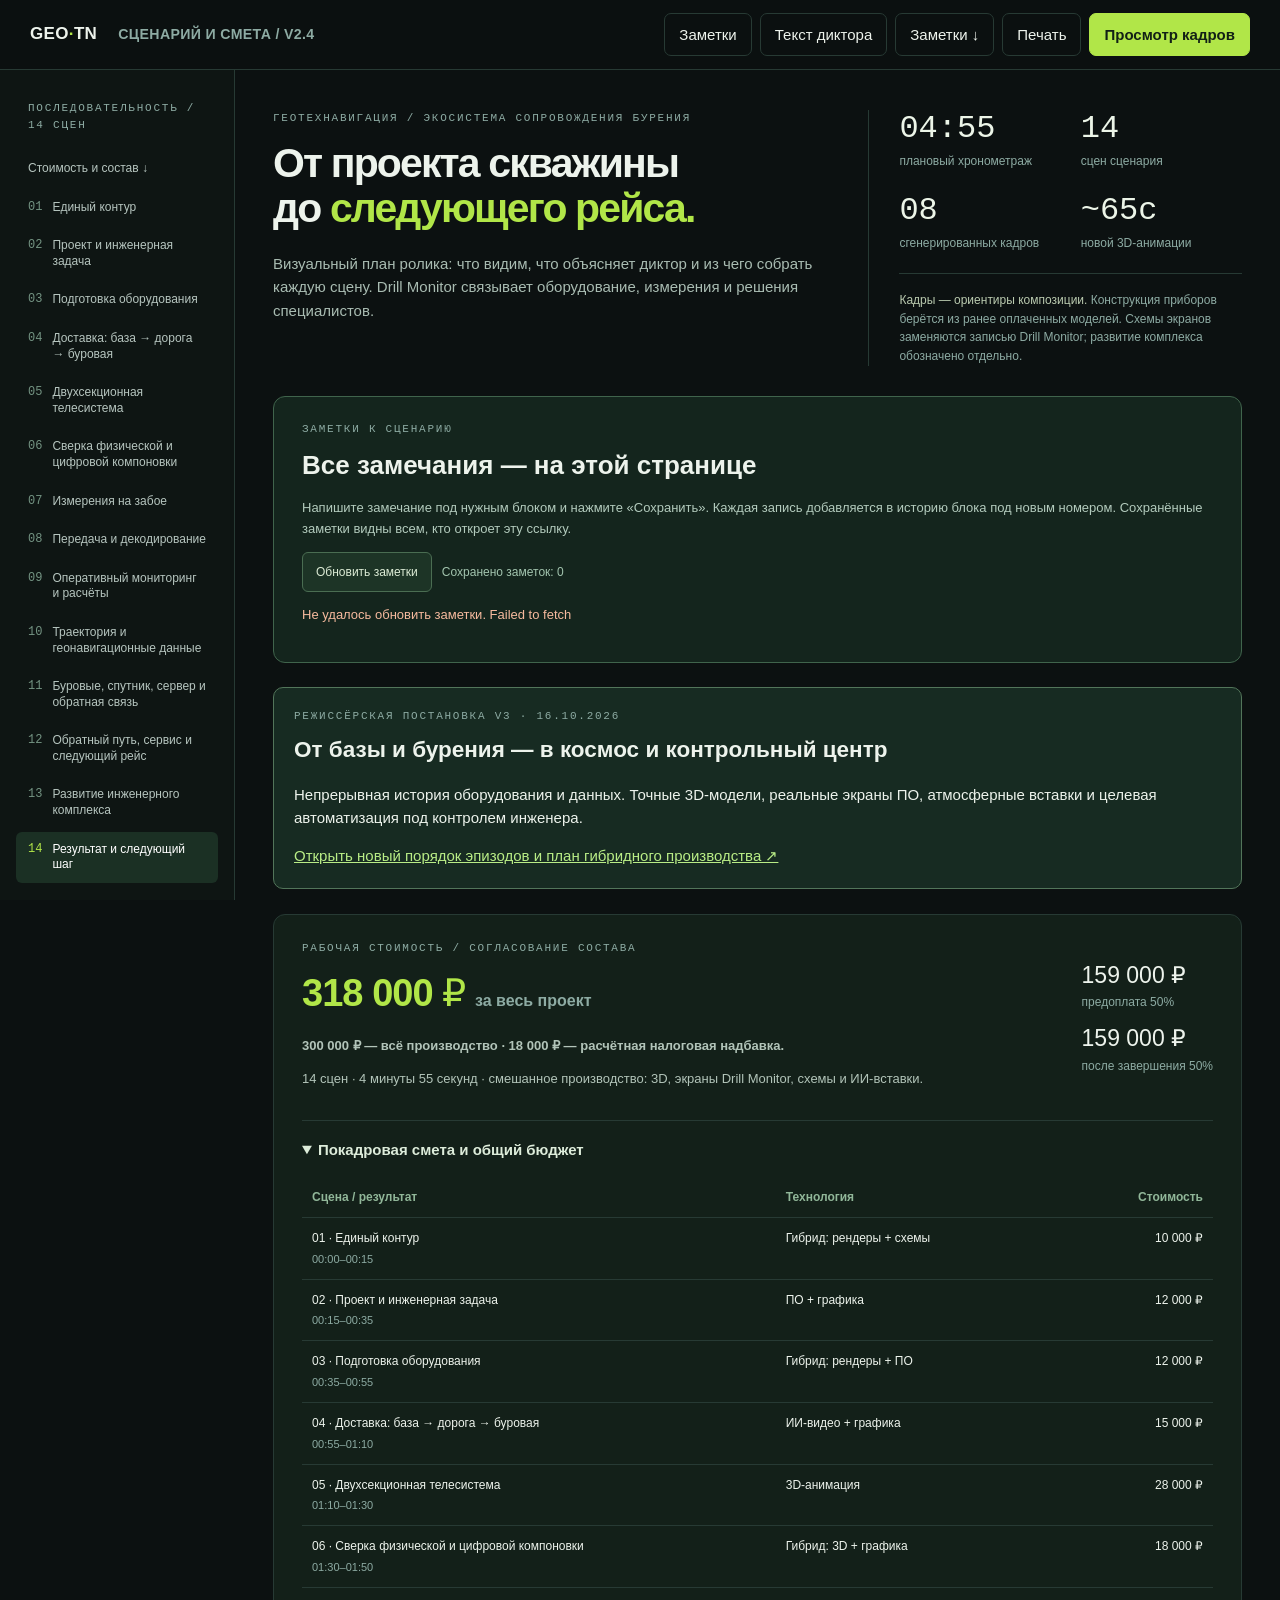
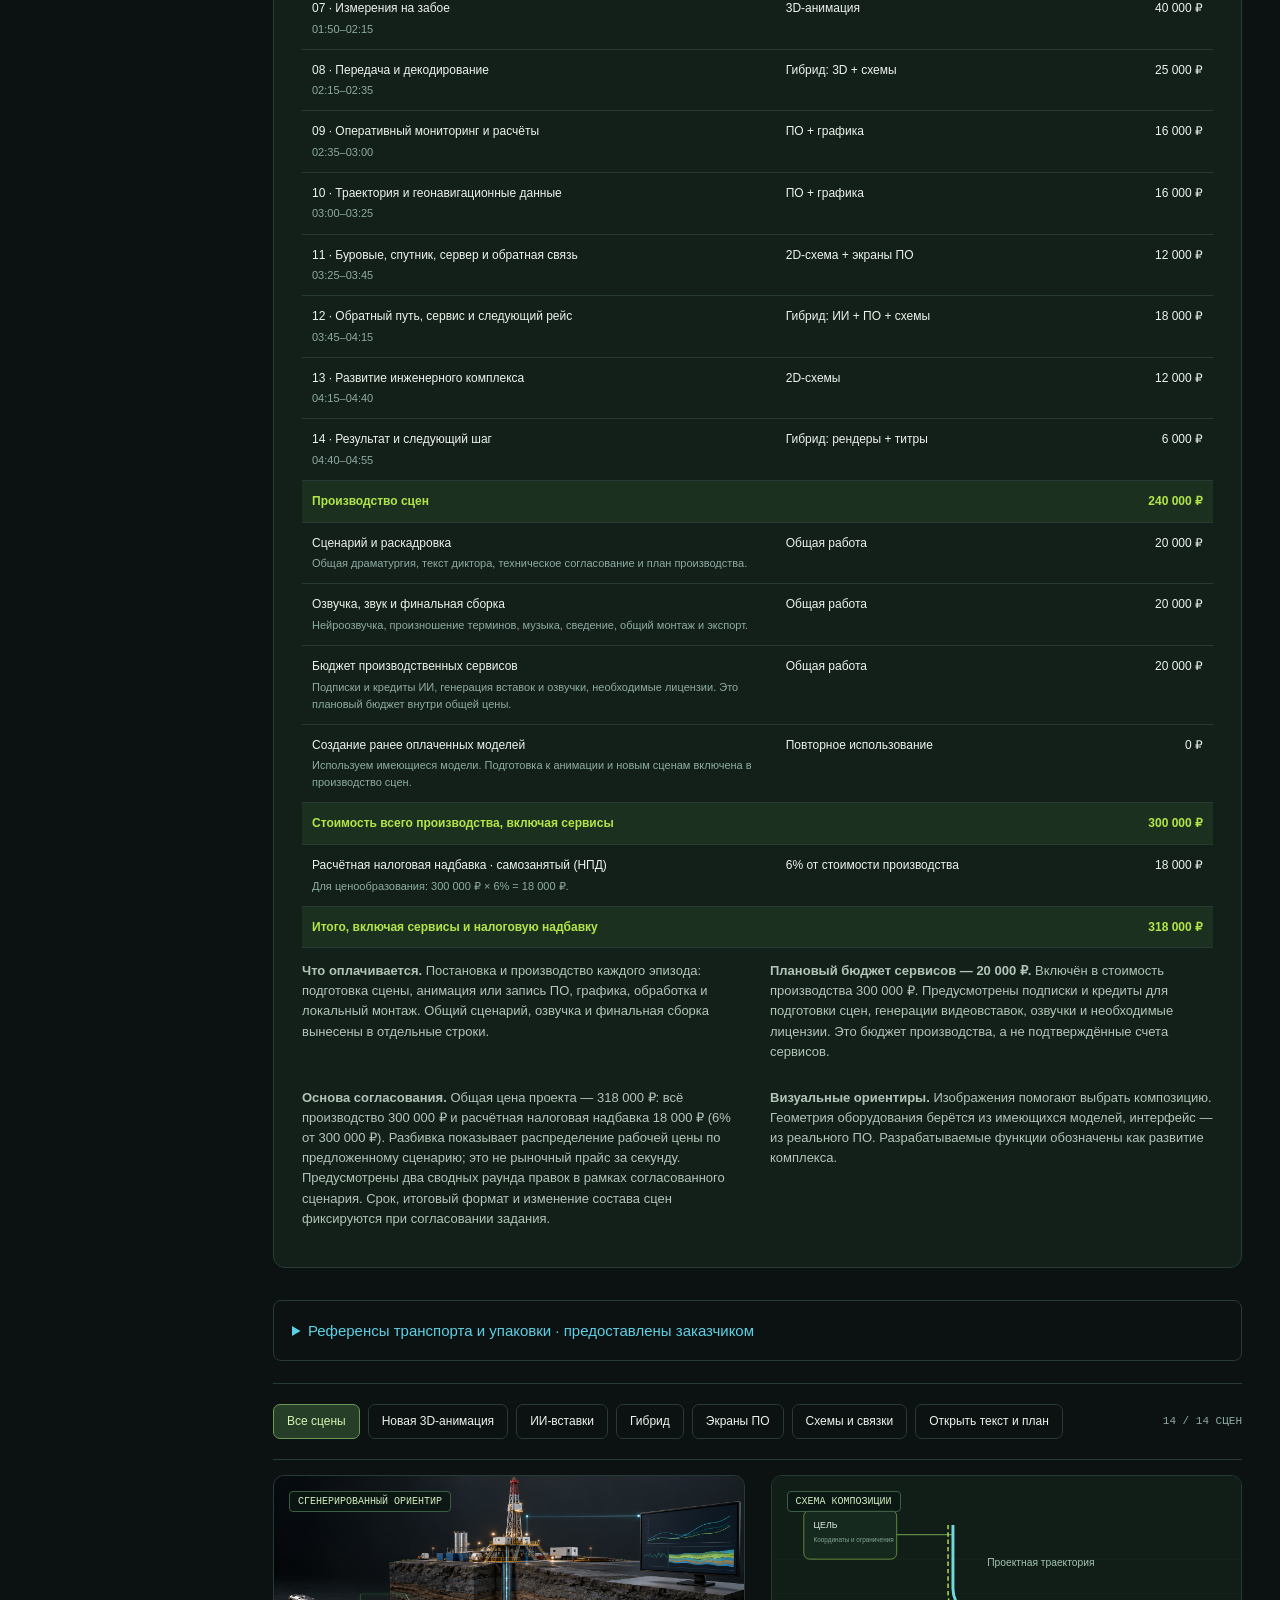
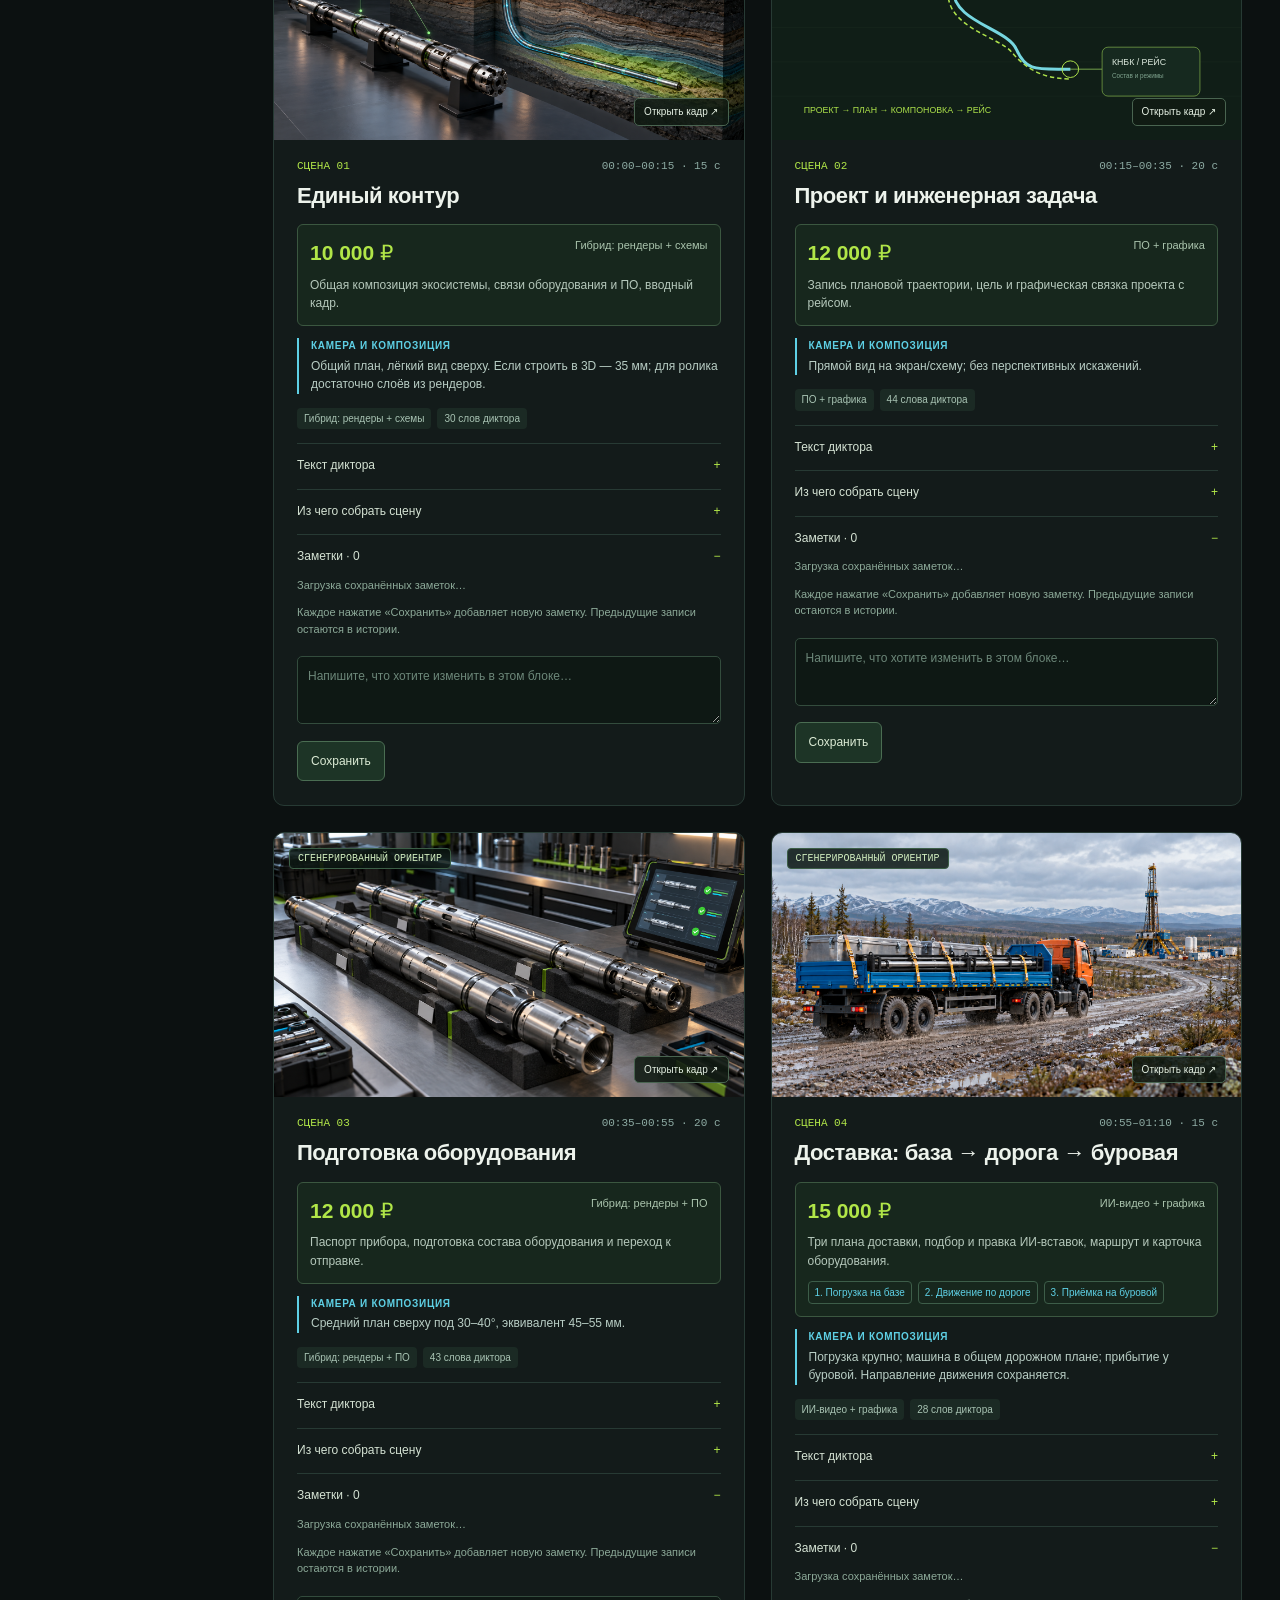
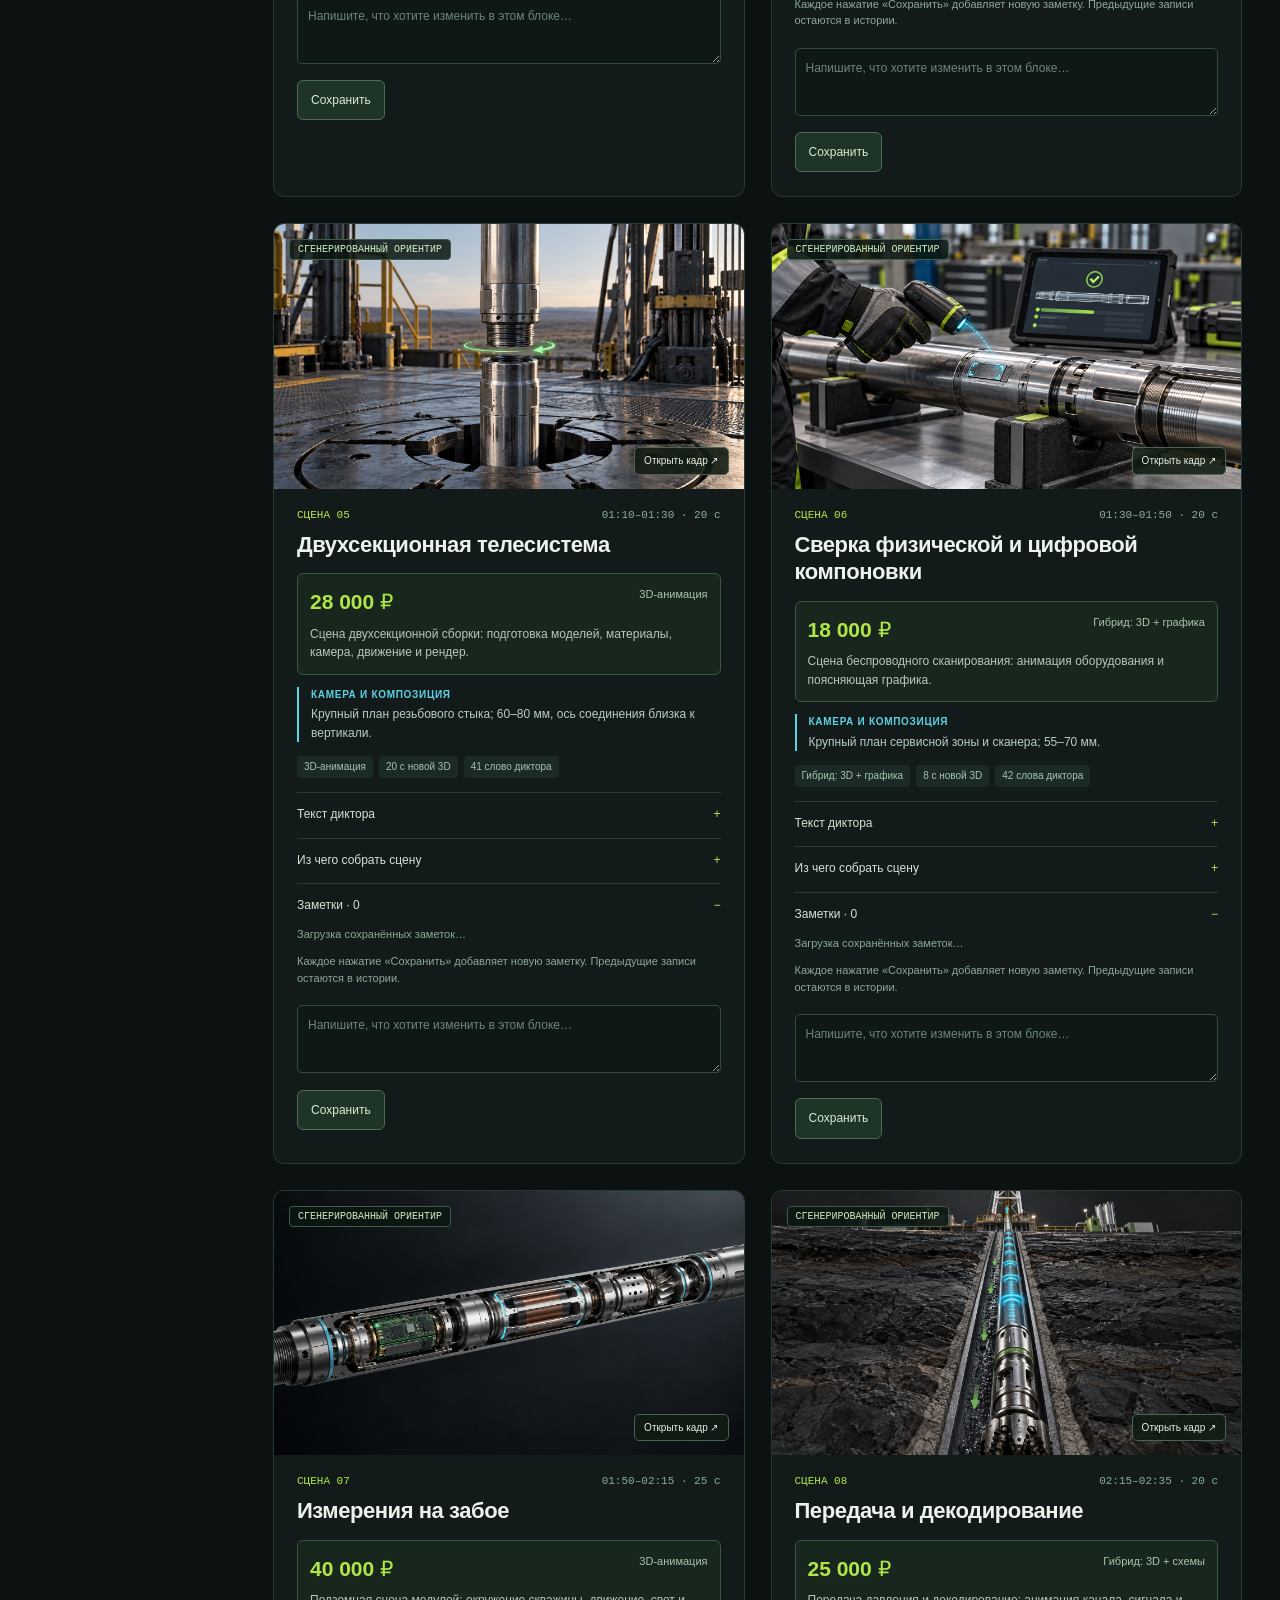
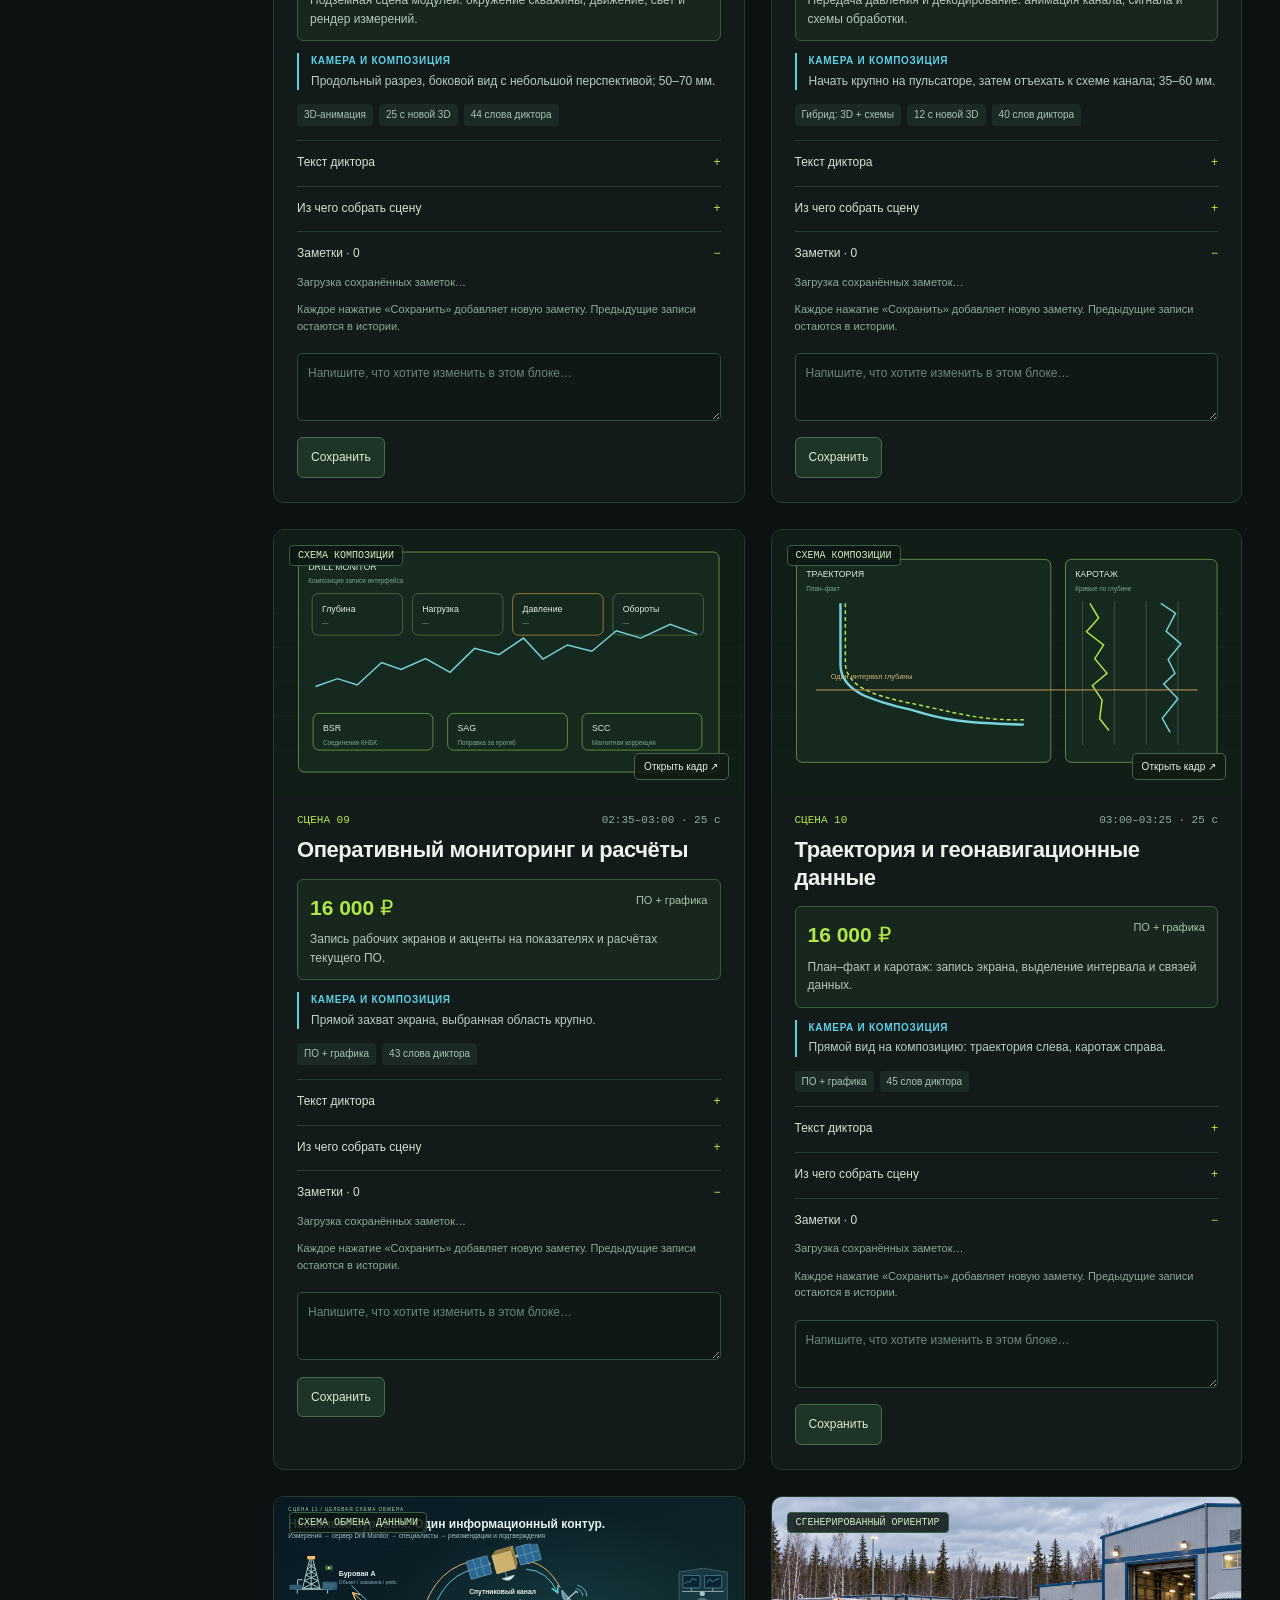
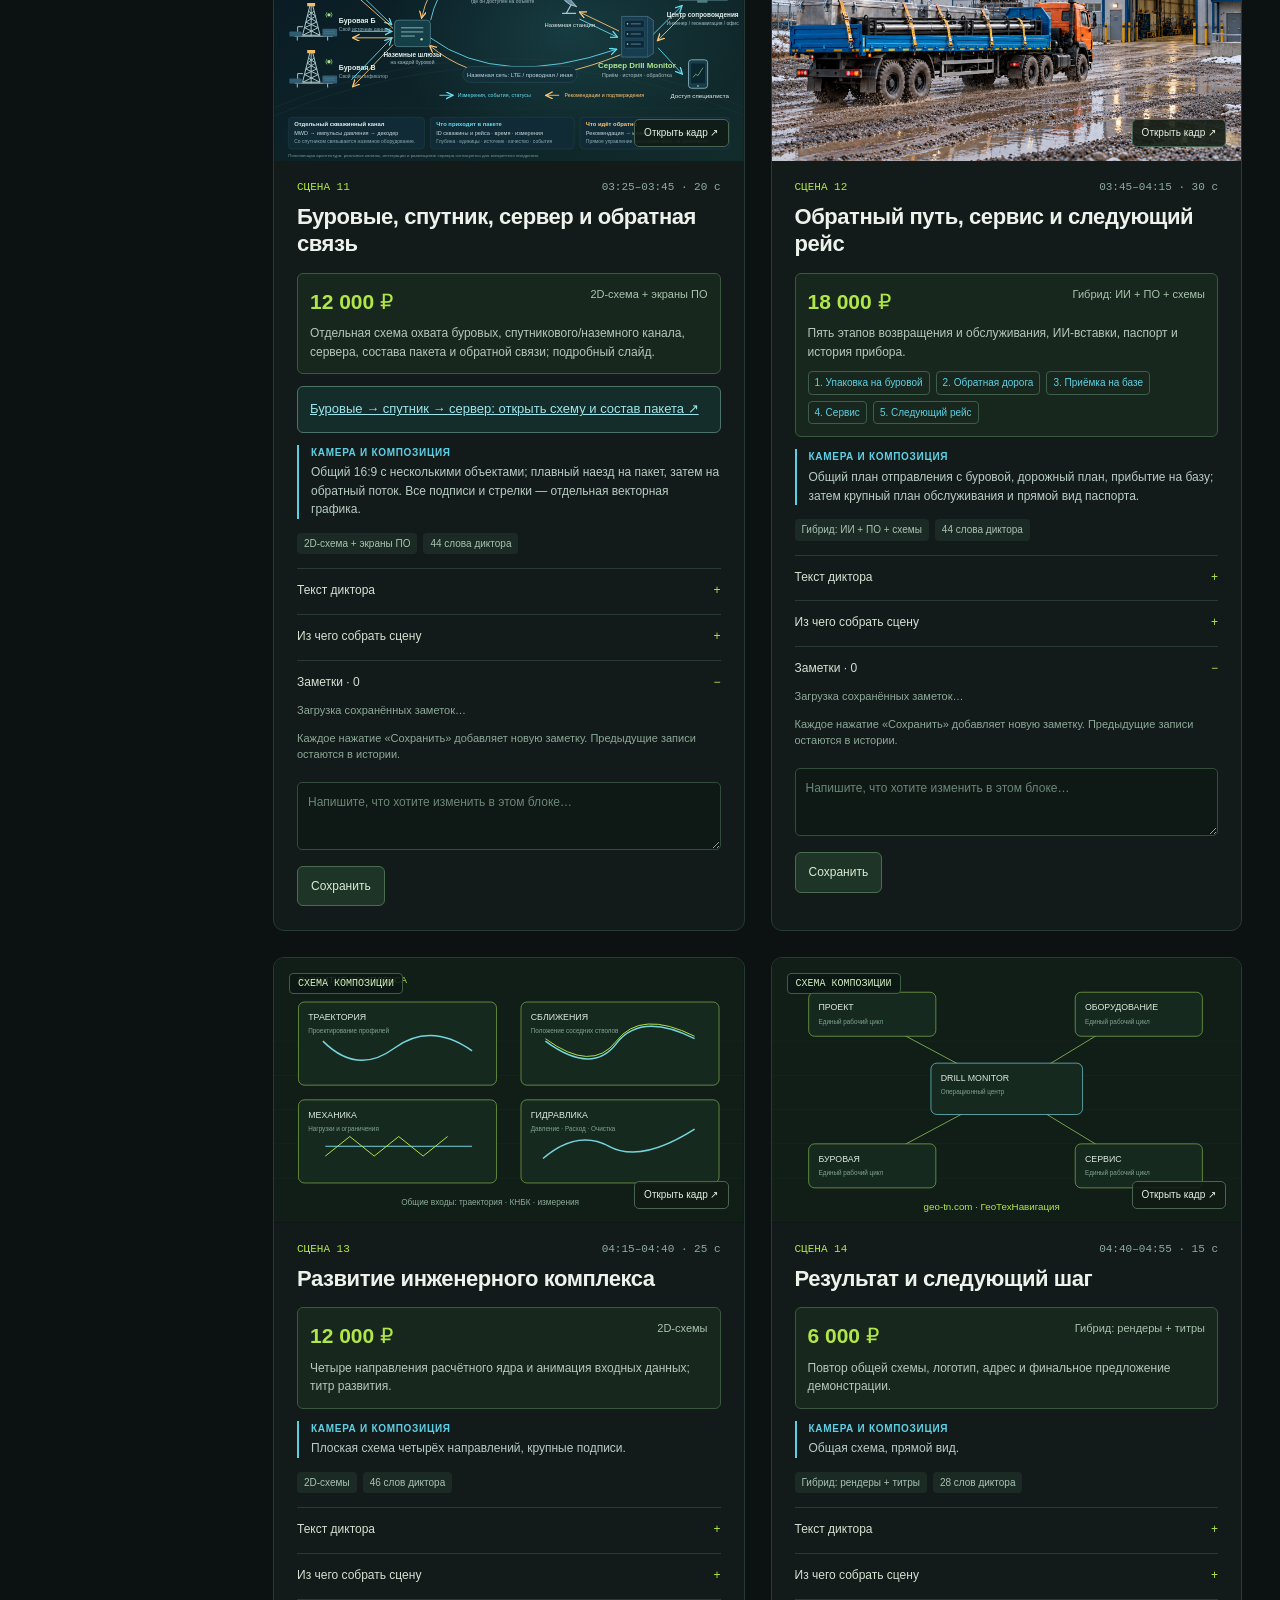
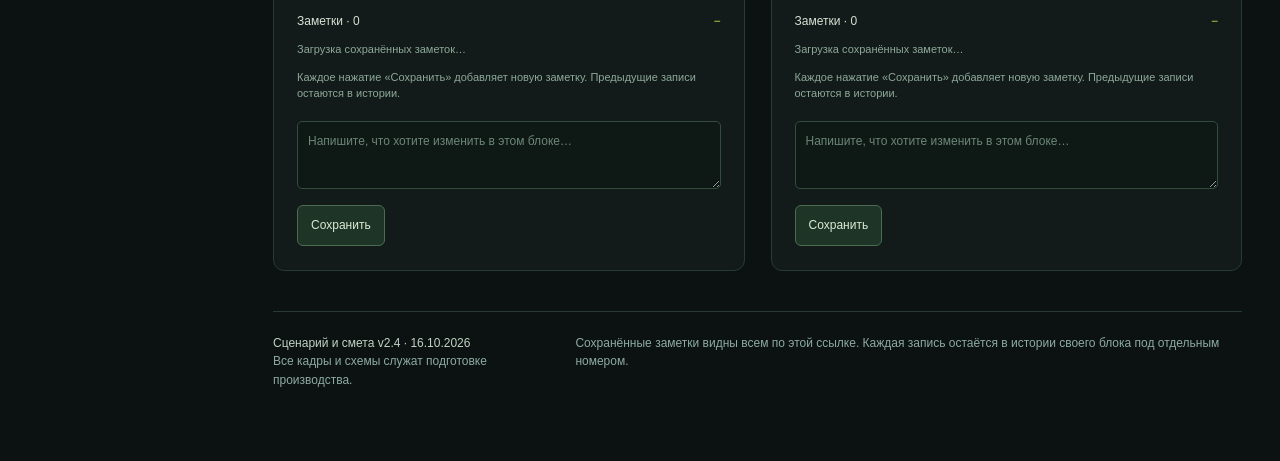
==== commit c0ba6e62: "Add cinematic film treatment and exact-geometry hybrid production plan" ====
--- a/index.html
+++ b/index.html
@@ -16,7 +16,7 @@
 <header class="top"><div class="brand">GEO<i>·</i>TN <small>СЦЕНАРИЙ И СМЕТА / V2.4</small></div><div class="actions"><button id="voiceButton">Текст диктора</button><button id="notesExport">Заметки ↓</button><button id="printButton">Печать</button><button class="primary" id="showButton">Просмотр кадров</button></div></header>
 <aside class="side"><div class="eyebrow">Последовательность / 14 сцен</div><a class="nav-link" href="#budget">Стоимость и состав ↓</a><nav id="nav" aria-label="Сцены ролика"></nav><div class="side-foot">Один рейс.<br>Один серийный прибор.<br>Полный рабочий цикл.<br><br>15 октября 2026</div></aside>
 <main><div class="hero"><div><div class="eyebrow">ГеоТехНавигация / Экосистема сопровождения бурения</div><h1>От проекта скважины<br>до <em>следующего рейса.</em></h1><p>Визуальный план ролика: что видим, что объясняет диктор и из чего собрать каждую сцену. Drill Monitor связывает оборудование, измерения и решения специалистов.</p></div><div class="meta"><div class="metric"><strong>04:55</strong><span>плановый хронометраж</span></div><div class="metric"><strong>14</strong><span>сцен сценария</span></div><div class="metric"><strong>08</strong><span>сгенерированных кадров</span></div><div class="metric"><strong>~65с</strong><span>новой 3D-анимации</span></div><div class="legend"><b>Кадры — ориентиры композиции.</b> Конструкция приборов берётся из ранее оплаченных моделей. Схемы экранов заменяются записью Drill Monitor; развитие комплекса обозначено отдельно.</div></div></div>
-<section class="budget" id="budget"><div class="budget-top"><div><div class="eyebrow">Рабочая стоимость / согласование состава</div><h2>318 000 ₽ <span>за весь проект</span></h2><p><b>300 000 ₽ — всё производство · 18 000 ₽ — расчётная налоговая надбавка.</b></p><p>14 сцен · 4 минуты 55 секунд · смешанное производство: 3D, экраны Drill Monitor, схемы и ИИ-вставки.</p></div><div class="payment"><b>159 000 ₽</b><span>предоплата 50%</span><b>159 000 ₽</b><span>после завершения 50%</span></div></div><details class="estimate" open><summary>Покадровая смета и общий бюджет</summary><div class="table-scroll"><table><thead><tr><th>Сцена / результат</th><th>Технология</th><th>Стоимость</th></tr></thead><tbody><tr><td><a href="#scene-1">01 · Единый контур</a><small>00:00–00:15</small></td><td>Гибрид: рендеры + схемы</td><td>10 000 ₽</td></tr><tr><td><a href="#scene-2">02 · Проект и инженерная задача</a><small>00:15–00:35</small></td><td>ПО + графика</td><td>12 000 ₽</td></tr><tr><td><a href="#scene-3">03 · Подготовка оборудования</a><small>00:35–00:55</small></td><td>Гибрид: рендеры + ПО</td><td>12 000 ₽</td></tr><tr><td><a href="#scene-4">04 · Доставка: база → дорога → буровая</a><small>00:55–01:10</small></td><td>ИИ-видео + графика</td><td>15 000 ₽</td></tr><tr><td><a href="#scene-5">05 · Двухсекционная телесистема</a><small>01:10–01:30</small></td><td>3D-анимация</td><td>28 000 ₽</td></tr><tr><td><a href="#scene-6">06 · Сверка физической и цифровой компоновки</a><small>01:30–01:50</small></td><td>Гибрид: 3D + графика</td><td>18 000 ₽</td></tr><tr><td><a href="#scene-7">07 · Измерения на забое</a><small>01:50–02:15</small></td><td>3D-анимация</td><td>40 000 ₽</td></tr><tr><td><a href="#scene-8">08 · Передача и декодирование</a><small>02:15–02:35</small></td><td>Гибрид: 3D + схемы</td><td>25 000 ₽</td></tr><tr><td><a href="#scene-9">09 · Оперативный мониторинг и расчёты</a><small>02:35–03:00</small></td><td>ПО + графика</td><td>16 000 ₽</td></tr><tr><td><a href="#scene-10">10 · Траектория и геонавигационные данные</a><small>03:00–03:25</small></td><td>ПО + графика</td><td>16 000 ₽</td></tr><tr><td><a href="#scene-11">11 · Буровые, спутник, сервер и обратная связь</a><small>03:25–03:45</small></td><td>2D-схема + экраны ПО</td><td>12 000 ₽</td></tr><tr><td><a href="#scene-12">12 · Обратный путь, сервис и следующий рейс</a><small>03:45–04:15</small></td><td>Гибрид: ИИ + ПО + схемы</td><td>18 000 ₽</td></tr><tr><td><a href="#scene-13">13 · Развитие инженерного комплекса</a><small>04:15–04:40</small></td><td>2D-схемы</td><td>12 000 ₽</td></tr><tr><td><a href="#scene-14">14 · Результат и следующий шаг</a><small>04:40–04:55</small></td><td>Гибрид: рендеры + титры</td><td>6 000 ₽</td></tr><tr class="subtotal"><td colspan="2">Производство сцен</td><td>240 000 ₽</td></tr><tr><td>Сценарий и раскадровка<small>Общая драматургия, текст диктора, техническое согласование и план производства.</small></td><td>Общая работа</td><td>20 000 ₽</td></tr><tr><td>Озвучка, звук и финальная сборка<small>Нейроозвучка, произношение терминов, музыка, сведение, общий монтаж и экспорт.</small></td><td>Общая работа</td><td>20 000 ₽</td></tr><tr><td>Бюджет производственных сервисов<small>Подписки и кредиты ИИ, генерация вставок и озвучки, необходимые лицензии. Это плановый бюджет внутри общей цены.</small></td><td>Общая работа</td><td>20 000 ₽</td></tr><tr><td>Создание ранее оплаченных моделей<small>Используем имеющиеся модели. Подготовка к анимации и новым сценам включена в производство сцен.</small></td><td>Повторное использование</td><td>0 ₽</td></tr><tr class="subtotal"><td colspan="2">Стоимость всего производства, включая сервисы</td><td>300 000 ₽</td></tr><tr><td>Расчётная налоговая надбавка · самозанятый (НПД)<small>Для ценообразования: 300 000 ₽ × 6% = 18 000 ₽.</small></td><td>6% от стоимости производства</td><td>18 000 ₽</td></tr></tbody><tfoot><tr><th colspan="2">Итого, включая сервисы и налоговую надбавку</th><th>318 000 ₽</th></tr></tfoot></table></div></details><div class="budget-notes"><p><b>Что оплачивается.</b> Постановка и производство каждого эпизода: подготовка сцены, анимация или запись ПО, графика, обработка и локальный монтаж. Общий сценарий, озвучка и финальная сборка вынесены в отдельные строки.</p><p><b>Плановый бюджет сервисов — 20 000 ₽.</b> Включён в стоимость производства 300 000 ₽. Предусмотрены подписки и кредиты для подготовки сцен, генерации видеовставок, озвучки и необходимые лицензии. Это бюджет производства, а не подтверждённые счета сервисов.</p><p><b>Основа согласования.</b> Общая цена проекта — 318 000 ₽: всё производство 300 000 ₽ и расчётная налоговая надбавка 18 000 ₽ (6% от 300 000 ₽). Разбивка показывает распределение рабочей цены по предложенному сценарию; это не рыночный прайс за секунду. Предусмотрены два сводных раунда правок в рамках согласованного сценария. Срок, итоговый формат и изменение состава сцен фиксируются при согласовании задания.</p><p><b>Визуальные ориентиры.</b> Изображения помогают выбрать композицию. Геометрия оборудования берётся из имеющихся моделей, интерфейс — из реального ПО. Разрабатываемые функции обозначены как развитие комплекса.</p></div></section>
+<section id="film-v3" style="margin:20px 0;padding:20px;border:1px solid #52755a;border-radius:10px;background:#172b22"><div class="eyebrow">Режиссёрская постановка V3 · 16.10.2026</div><h2 style="margin:8px 0">От базы и бурения — в космос и контрольный центр</h2><p>Непрерывная история оборудования и данных. Точные 3D-модели, реальные экраны ПО, атмосферные вставки и целевая автоматизация под контролем инженера.</p><a href="production.html" style="color:#b9ed86;text-decoration:underline">Открыть новый порядок эпизодов и план гибридного производства ↗</a></section><section class="budget" id="budget"><div class="budget-top"><div><div class="eyebrow">Рабочая стоимость / согласование состава</div><h2>318 000 ₽ <span>за весь проект</span></h2><p><b>300 000 ₽ — всё производство · 18 000 ₽ — расчётная налоговая надбавка.</b></p><p>14 сцен · 4 минуты 55 секунд · смешанное производство: 3D, экраны Drill Monitor, схемы и ИИ-вставки.</p></div><div class="payment"><b>159 000 ₽</b><span>предоплата 50%</span><b>159 000 ₽</b><span>после завершения 50%</span></div></div><details class="estimate" open><summary>Покадровая смета и общий бюджет</summary><div class="table-scroll"><table><thead><tr><th>Сцена / результат</th><th>Технология</th><th>Стоимость</th></tr></thead><tbody><tr><td><a href="#scene-1">01 · Единый контур</a><small>00:00–00:15</small></td><td>Гибрид: рендеры + схемы</td><td>10 000 ₽</td></tr><tr><td><a href="#scene-2">02 · Проект и инженерная задача</a><small>00:15–00:35</small></td><td>ПО + графика</td><td>12 000 ₽</td></tr><tr><td><a href="#scene-3">03 · Подготовка оборудования</a><small>00:35–00:55</small></td><td>Гибрид: рендеры + ПО</td><td>12 000 ₽</td></tr><tr><td><a href="#scene-4">04 · Доставка: база → дорога → буровая</a><small>00:55–01:10</small></td><td>ИИ-видео + графика</td><td>15 000 ₽</td></tr><tr><td><a href="#scene-5">05 · Двухсекционная телесистема</a><small>01:10–01:30</small></td><td>3D-анимация</td><td>28 000 ₽</td></tr><tr><td><a href="#scene-6">06 · Сверка физической и цифровой компоновки</a><small>01:30–01:50</small></td><td>Гибрид: 3D + графика</td><td>18 000 ₽</td></tr><tr><td><a href="#scene-7">07 · Измерения на забое</a><small>01:50–02:15</small></td><td>3D-анимация</td><td>40 000 ₽</td></tr><tr><td><a href="#scene-8">08 · Передача и декодирование</a><small>02:15–02:35</small></td><td>Гибрид: 3D + схемы</td><td>25 000 ₽</td></tr><tr><td><a href="#scene-9">09 · Оперативный мониторинг и расчёты</a><small>02:35–03:00</small></td><td>ПО + графика</td><td>16 000 ₽</td></tr><tr><td><a href="#scene-10">10 · Траектория и геонавигационные данные</a><small>03:00–03:25</small></td><td>ПО + графика</td><td>16 000 ₽</td></tr><tr><td><a href="#scene-11">11 · Буровые, спутник, сервер и обратная связь</a><small>03:25–03:45</small></td><td>2D-схема + экраны ПО</td><td>12 000 ₽</td></tr><tr><td><a href="#scene-12">12 · Обратный путь, сервис и следующий рейс</a><small>03:45–04:15</small></td><td>Гибрид: ИИ + ПО + схемы</td><td>18 000 ₽</td></tr><tr><td><a href="#scene-13">13 · Развитие инженерного комплекса</a><small>04:15–04:40</small></td><td>2D-схемы</td><td>12 000 ₽</td></tr><tr><td><a href="#scene-14">14 · Результат и следующий шаг</a><small>04:40–04:55</small></td><td>Гибрид: рендеры + титры</td><td>6 000 ₽</td></tr><tr class="subtotal"><td colspan="2">Производство сцен</td><td>240 000 ₽</td></tr><tr><td>Сценарий и раскадровка<small>Общая драматургия, текст диктора, техническое согласование и план производства.</small></td><td>Общая работа</td><td>20 000 ₽</td></tr><tr><td>Озвучка, звук и финальная сборка<small>Нейроозвучка, произношение терминов, музыка, сведение, общий монтаж и экспорт.</small></td><td>Общая работа</td><td>20 000 ₽</td></tr><tr><td>Бюджет производственных сервисов<small>Подписки и кредиты ИИ, генерация вставок и озвучки, необходимые лицензии. Это плановый бюджет внутри общей цены.</small></td><td>Общая работа</td><td>20 000 ₽</td></tr><tr><td>Создание ранее оплаченных моделей<small>Используем имеющиеся модели. Подготовка к анимации и новым сценам включена в производство сцен.</small></td><td>Повторное использование</td><td>0 ₽</td></tr><tr class="subtotal"><td colspan="2">Стоимость всего производства, включая сервисы</td><td>300 000 ₽</td></tr><tr><td>Расчётная налоговая надбавка · самозанятый (НПД)<small>Для ценообразования: 300 000 ₽ × 6% = 18 000 ₽.</small></td><td>6% от стоимости производства</td><td>18 000 ₽</td></tr></tbody><tfoot><tr><th colspan="2">Итого, включая сервисы и налоговую надбавку</th><th>318 000 ₽</th></tr></tfoot></table></div></details><div class="budget-notes"><p><b>Что оплачивается.</b> Постановка и производство каждого эпизода: подготовка сцены, анимация или запись ПО, графика, обработка и локальный монтаж. Общий сценарий, озвучка и финальная сборка вынесены в отдельные строки.</p><p><b>Плановый бюджет сервисов — 20 000 ₽.</b> Включён в стоимость производства 300 000 ₽. Предусмотрены подписки и кредиты для подготовки сцен, генерации видеовставок, озвучки и необходимые лицензии. Это бюджет производства, а не подтверждённые счета сервисов.</p><p><b>Основа согласования.</b> Общая цена проекта — 318 000 ₽: всё производство 300 000 ₽ и расчётная налоговая надбавка 18 000 ₽ (6% от 300 000 ₽). Разбивка показывает распределение рабочей цены по предложенному сценарию; это не рыночный прайс за секунду. Предусмотрены два сводных раунда правок в рамках согласованного сценария. Срок, итоговый формат и изменение состава сцен фиксируются при согласовании задания.</p><p><b>Визуальные ориентиры.</b> Изображения помогают выбрать композицию. Геометрия оборудования берётся из имеющихся моделей, интерфейс — из реального ПО. Разрабатываемые функции обозначены как развитие комплекса.</p></div></section>
 <details class="references"><summary>Референсы транспорта и упаковки · предоставлены заказчиком</summary><p>Для сцен 03, 04 и 12: подготовка, доставка, возвращение и сервис. Геометрию крупного плана сверяем с этими изображениями.</p><div class="ref-grid"><figure><img loading="lazy" src="assets/ref-truck.png" alt="Тягач и длинный бортовой полуприцеп. В кадрах — оранжевая кабина и синий полуприцеп."><figcaption>Тягач и длинный бортовой полуприцеп. В кадрах — оранжевая кабина и синий полуприцеп.</figcaption></figure><figure><img loading="lazy" src="assets/ref-kitbox.jpg" alt="Металлический китбокс: 2955 × 1000 × 850 мм; масса 260 кг по данным заказчика."><figcaption>Металлический китбокс: 2955 × 1000 × 850 мм; масса 260 кг по данным заказчика.</figcaption></figure><figure><img loading="lazy" src="assets/ref-baskets.webp" alt="Открытый китбокс и каркасные корзины/пеналы с трубными приборами."><figcaption>Открытый китбокс и каркасные корзины/пеналы с трубными приборами.</figcaption></figure></div></details>
 <div class="toolbar"><button class="selected" data-filter="all">Все сцены</button><button data-filter="3d">Новая 3D-анимация</button><button data-filter="ai">ИИ-вставки</button><button data-filter="hybrid">Гибрид</button><button data-filter="ui">Экраны ПО</button><button data-filter="diagram">Схемы и связки</button><button id="expandButton">Открыть текст и план</button><span class="count" id="count">14 / 14 СЦЕН</span></div>
 <div class="grid" id="grid"></div><article class="fulltext" id="fulltext"></article><footer class="footer"><div><b>Сценарий и смета v2.4 · 16.10.2026</b><br>Все кадры и схемы служат подготовке производства.</div><div>Заметки сохраняются в этом браузере.<br>Кнопка «Заметки ↓» выгружает их отдельным файлом.</div></footer></main>
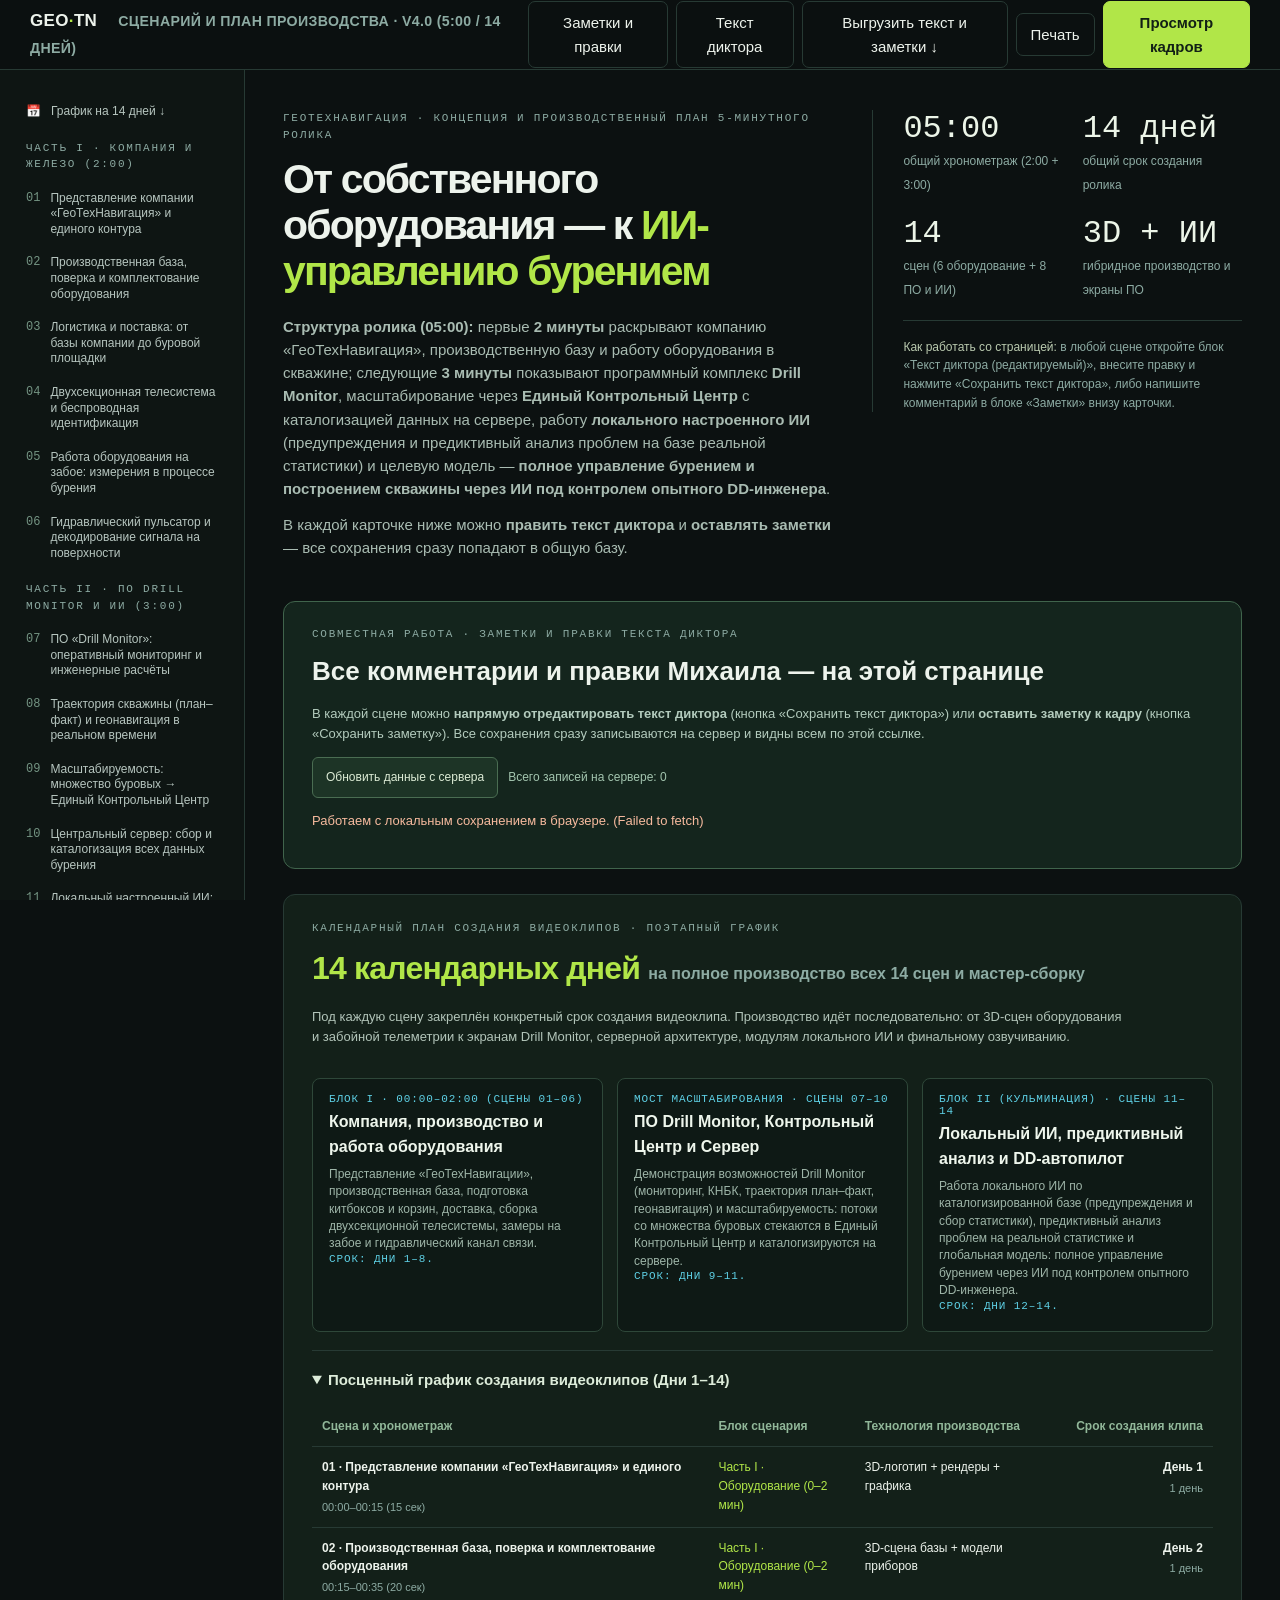
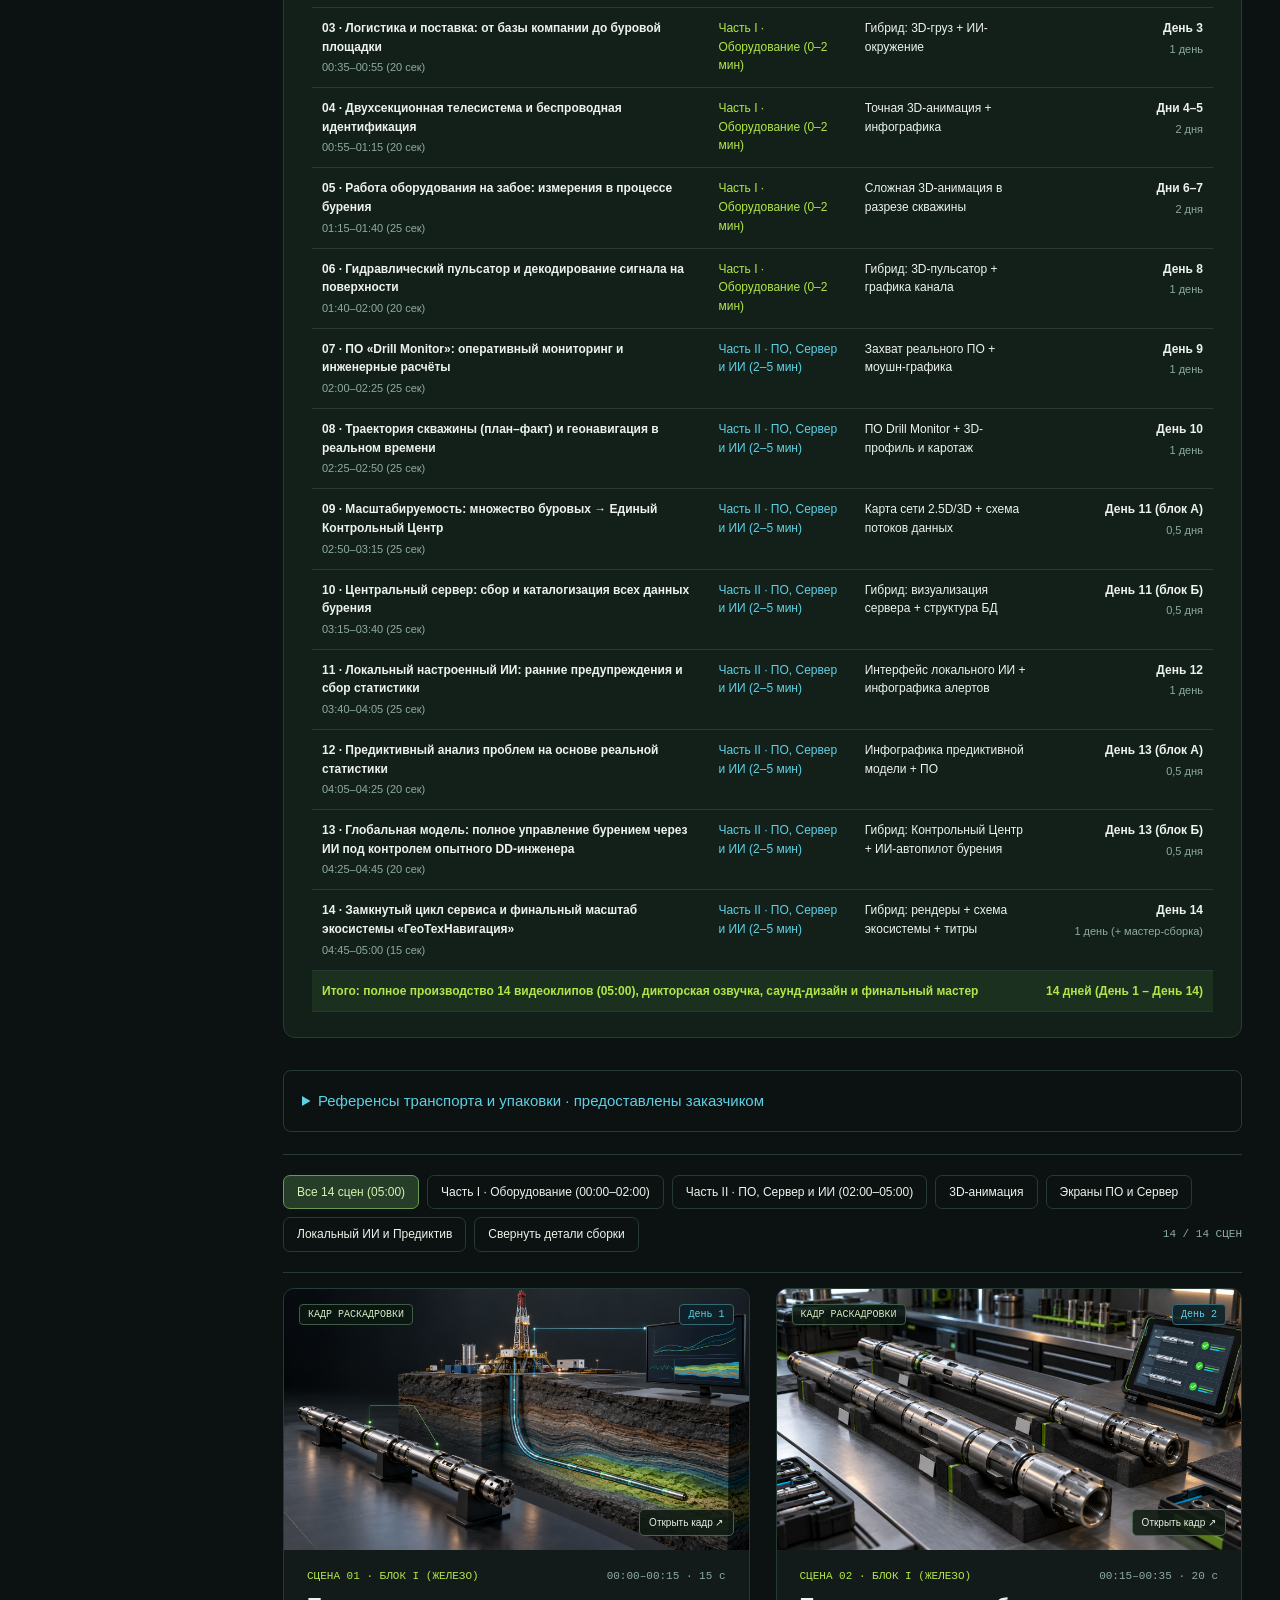
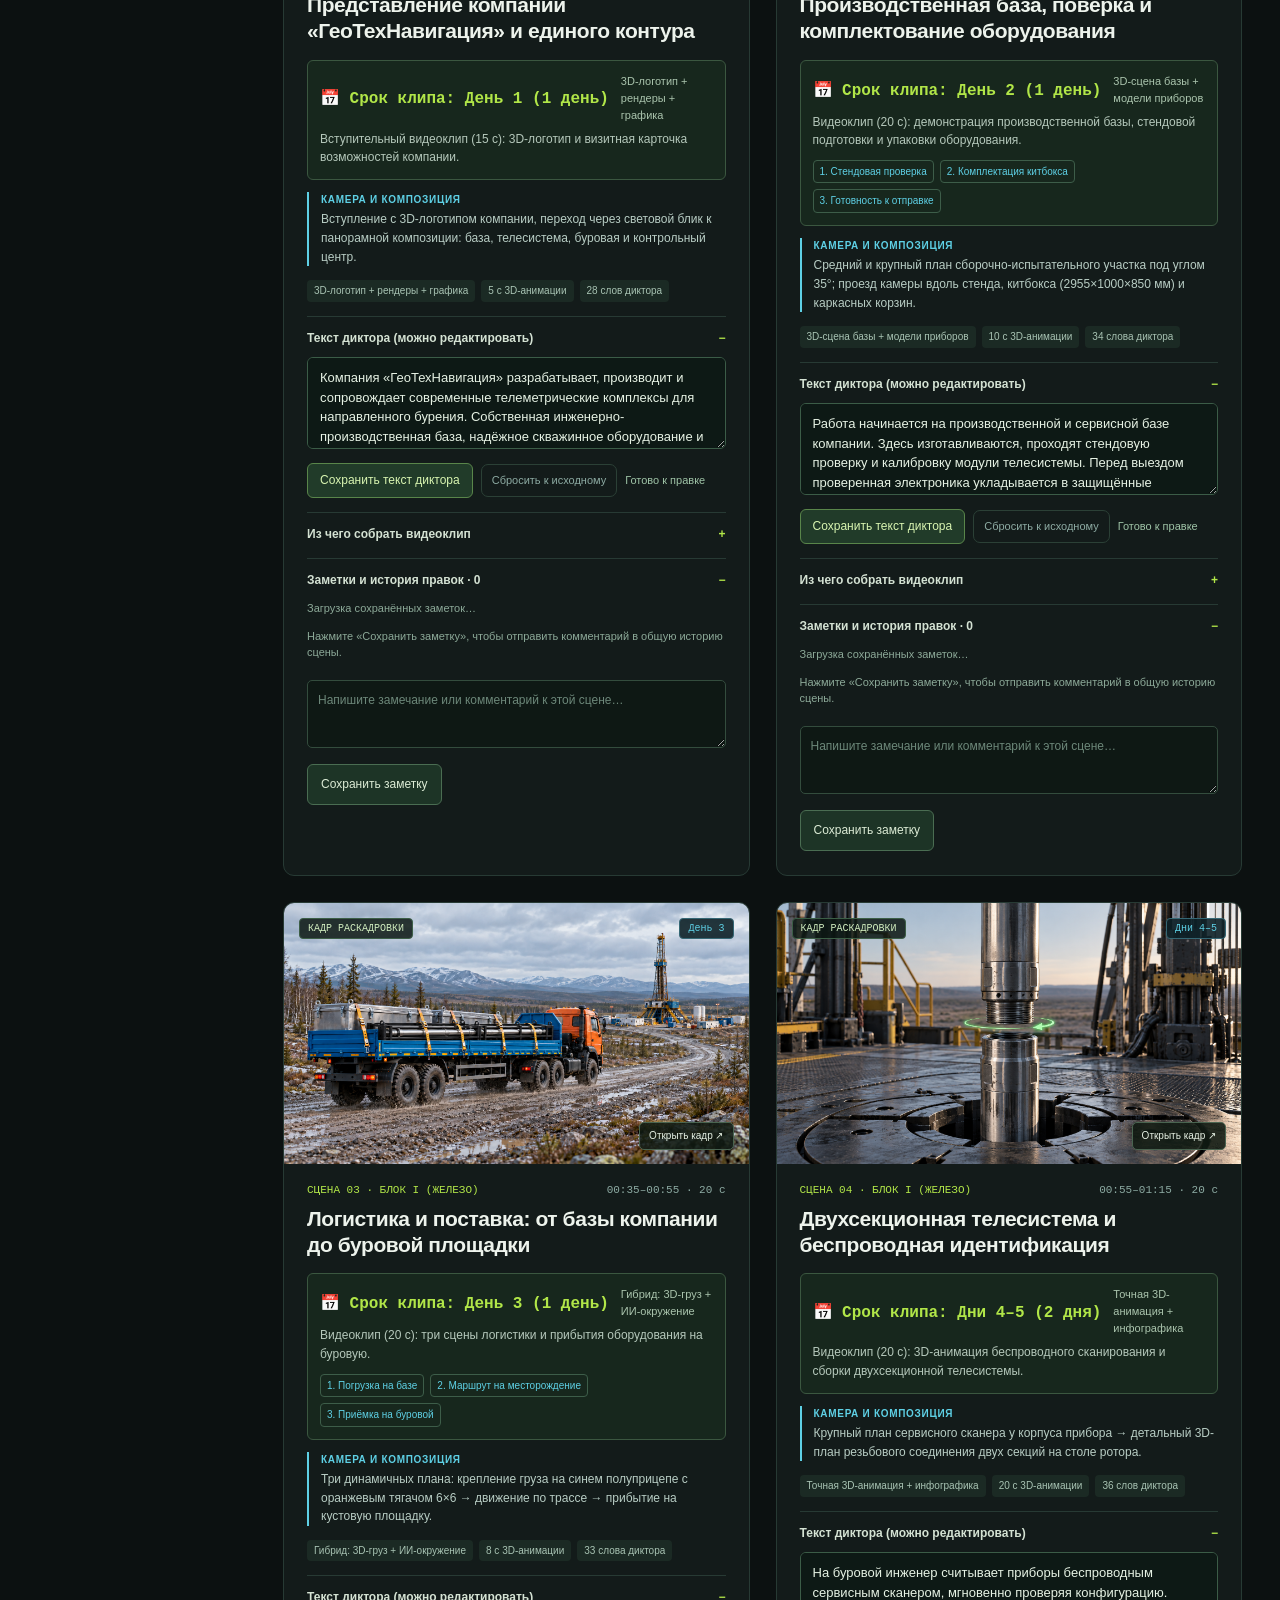
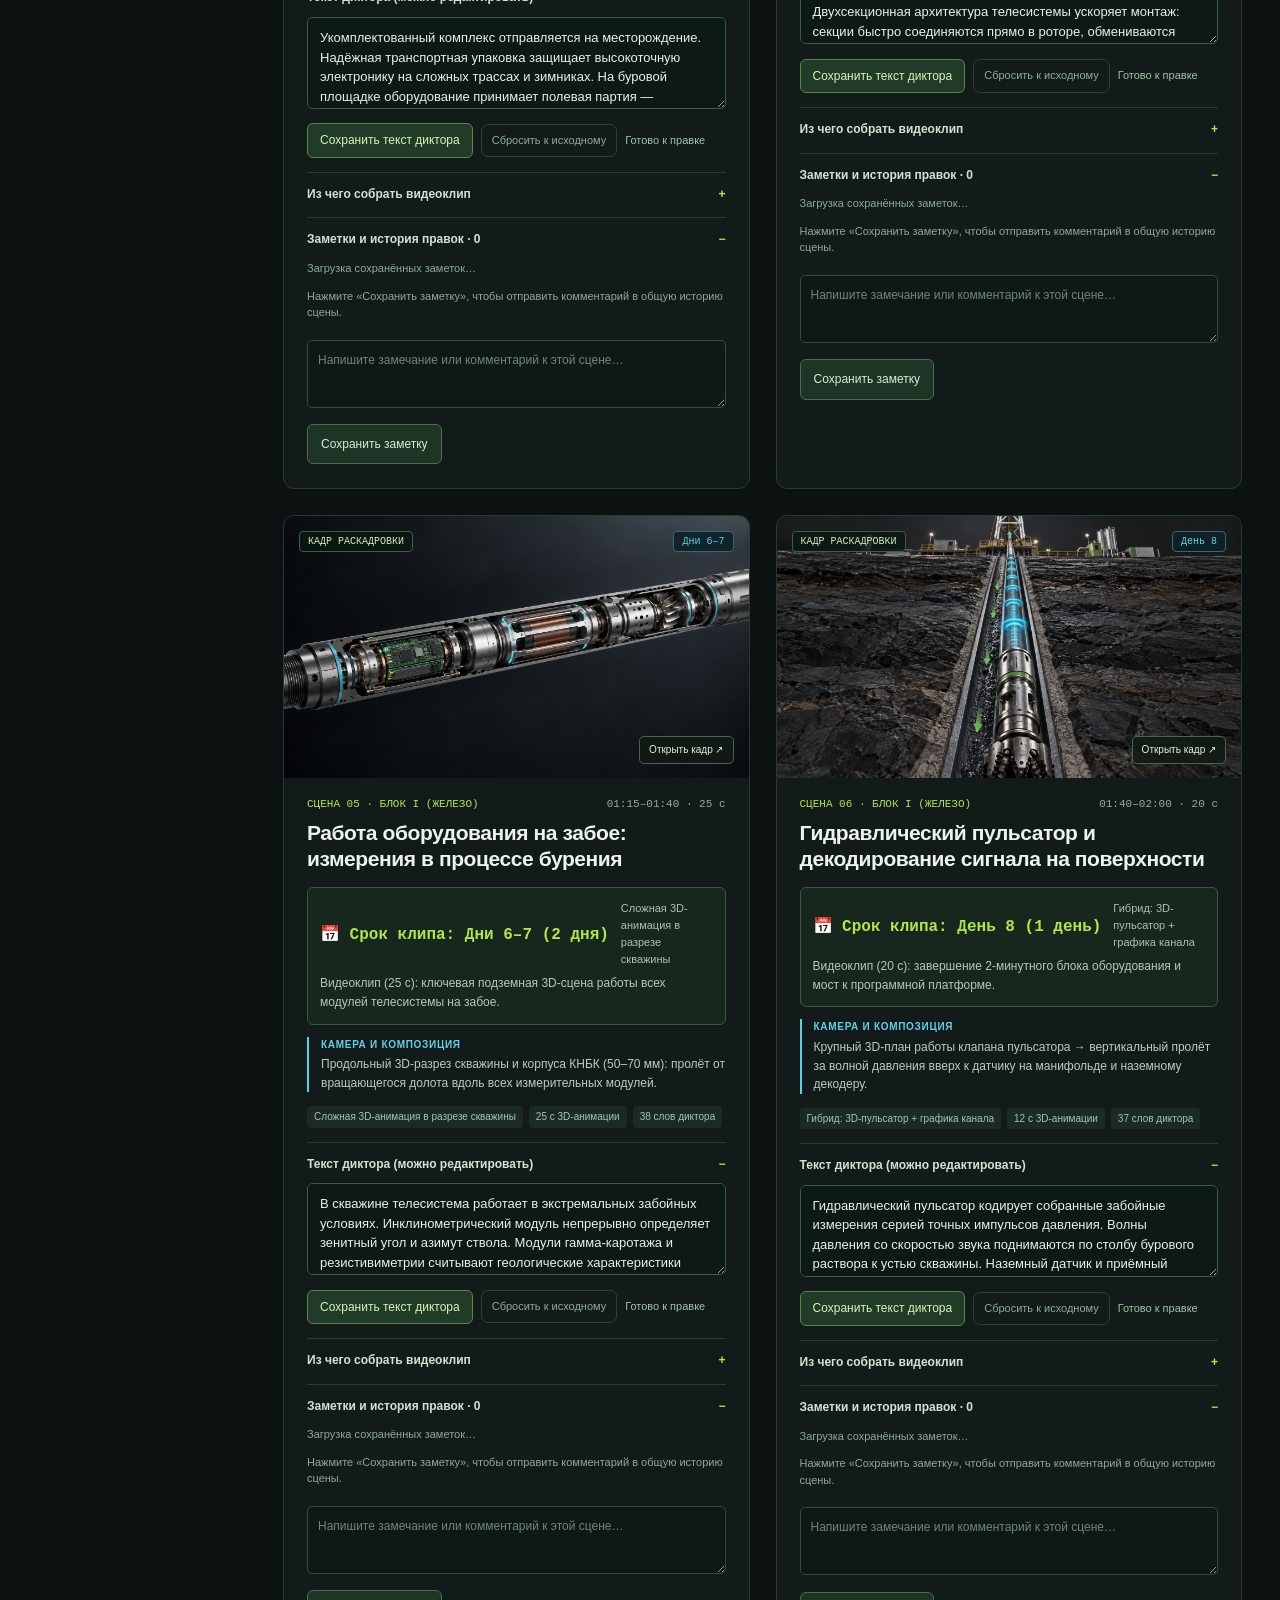
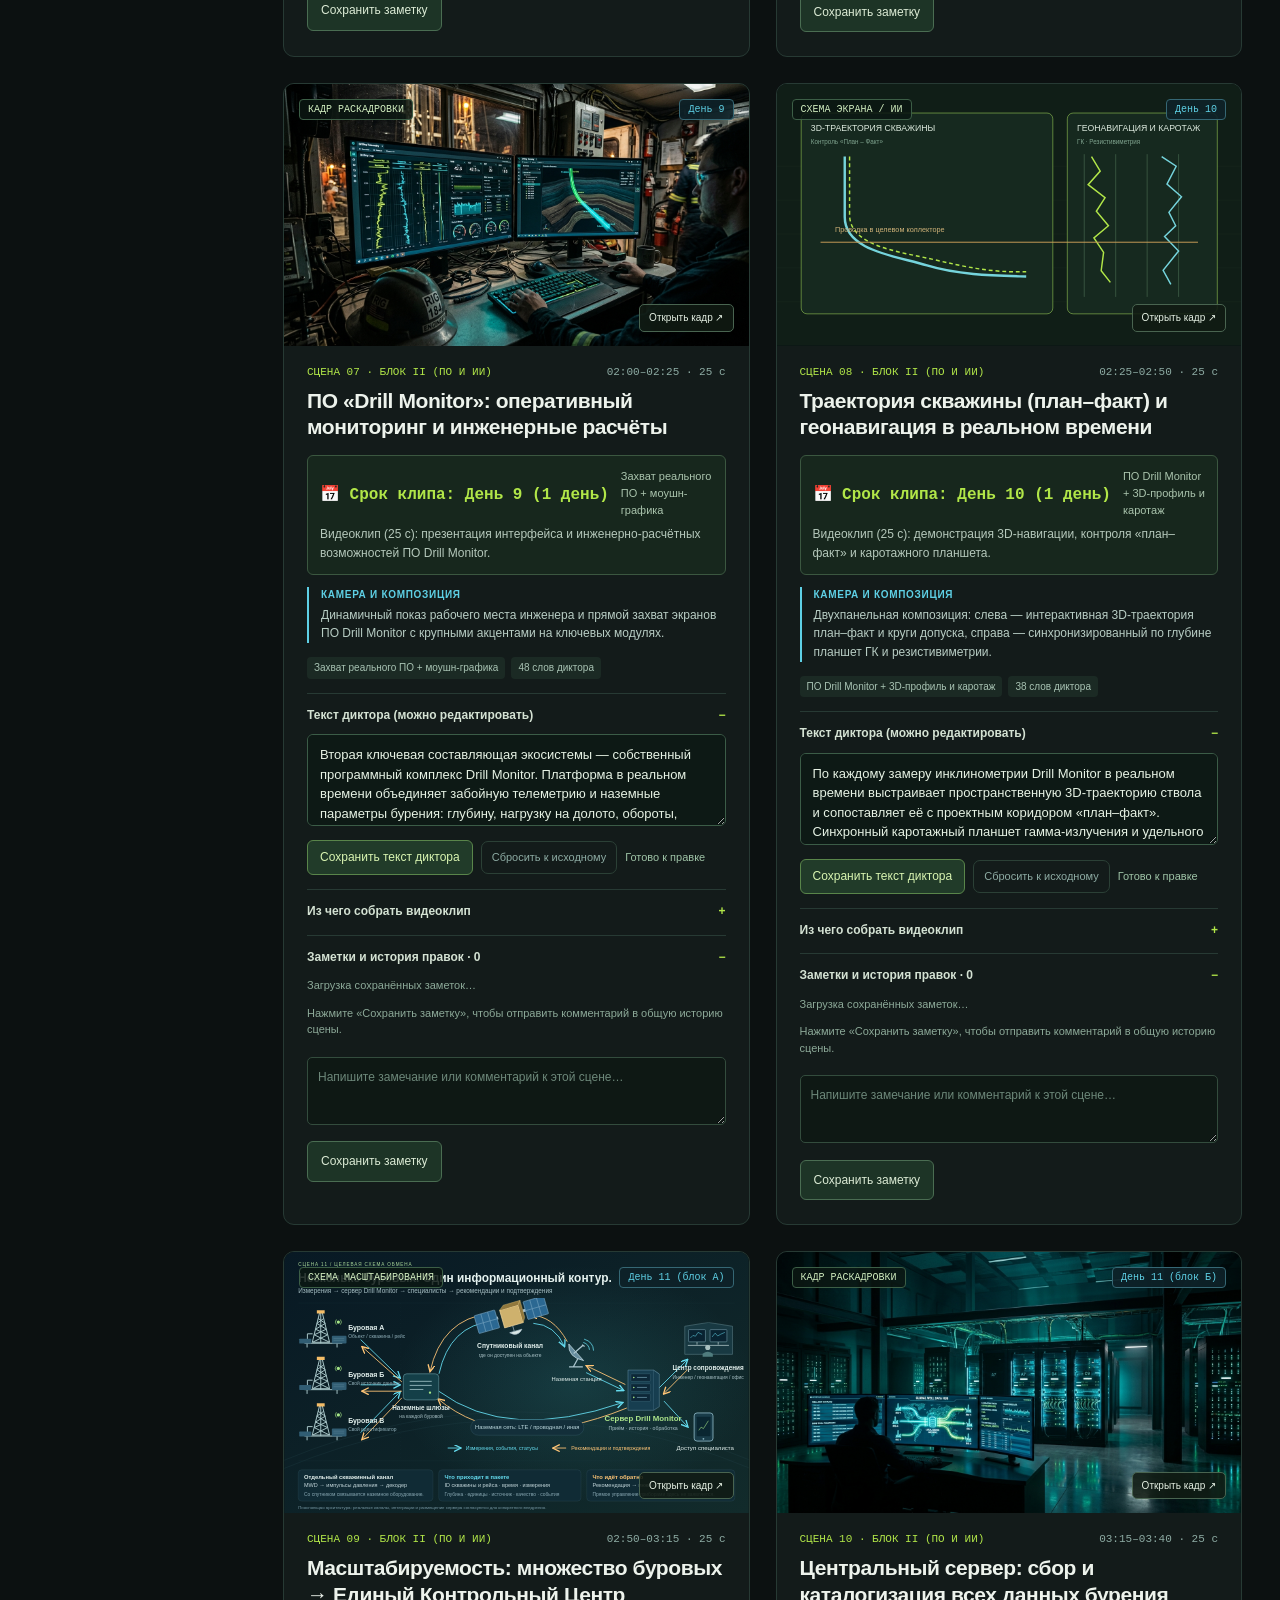
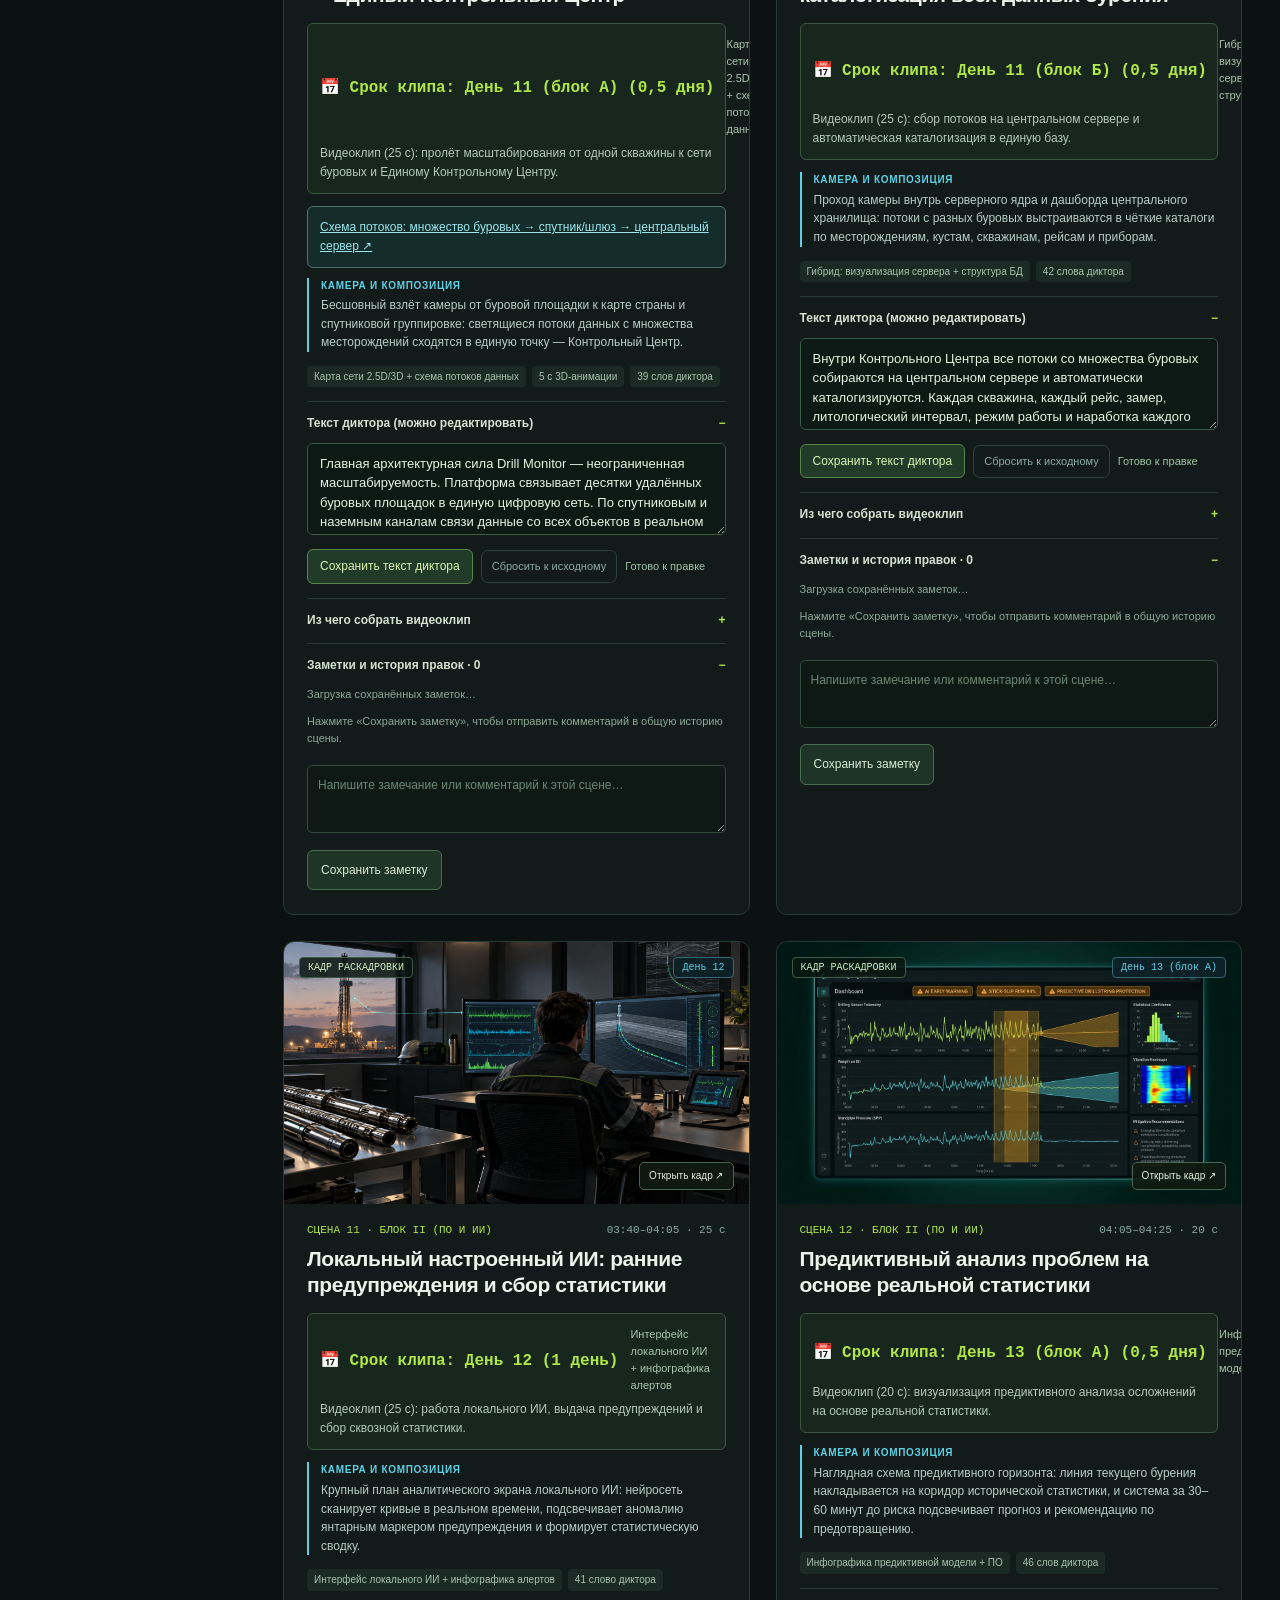
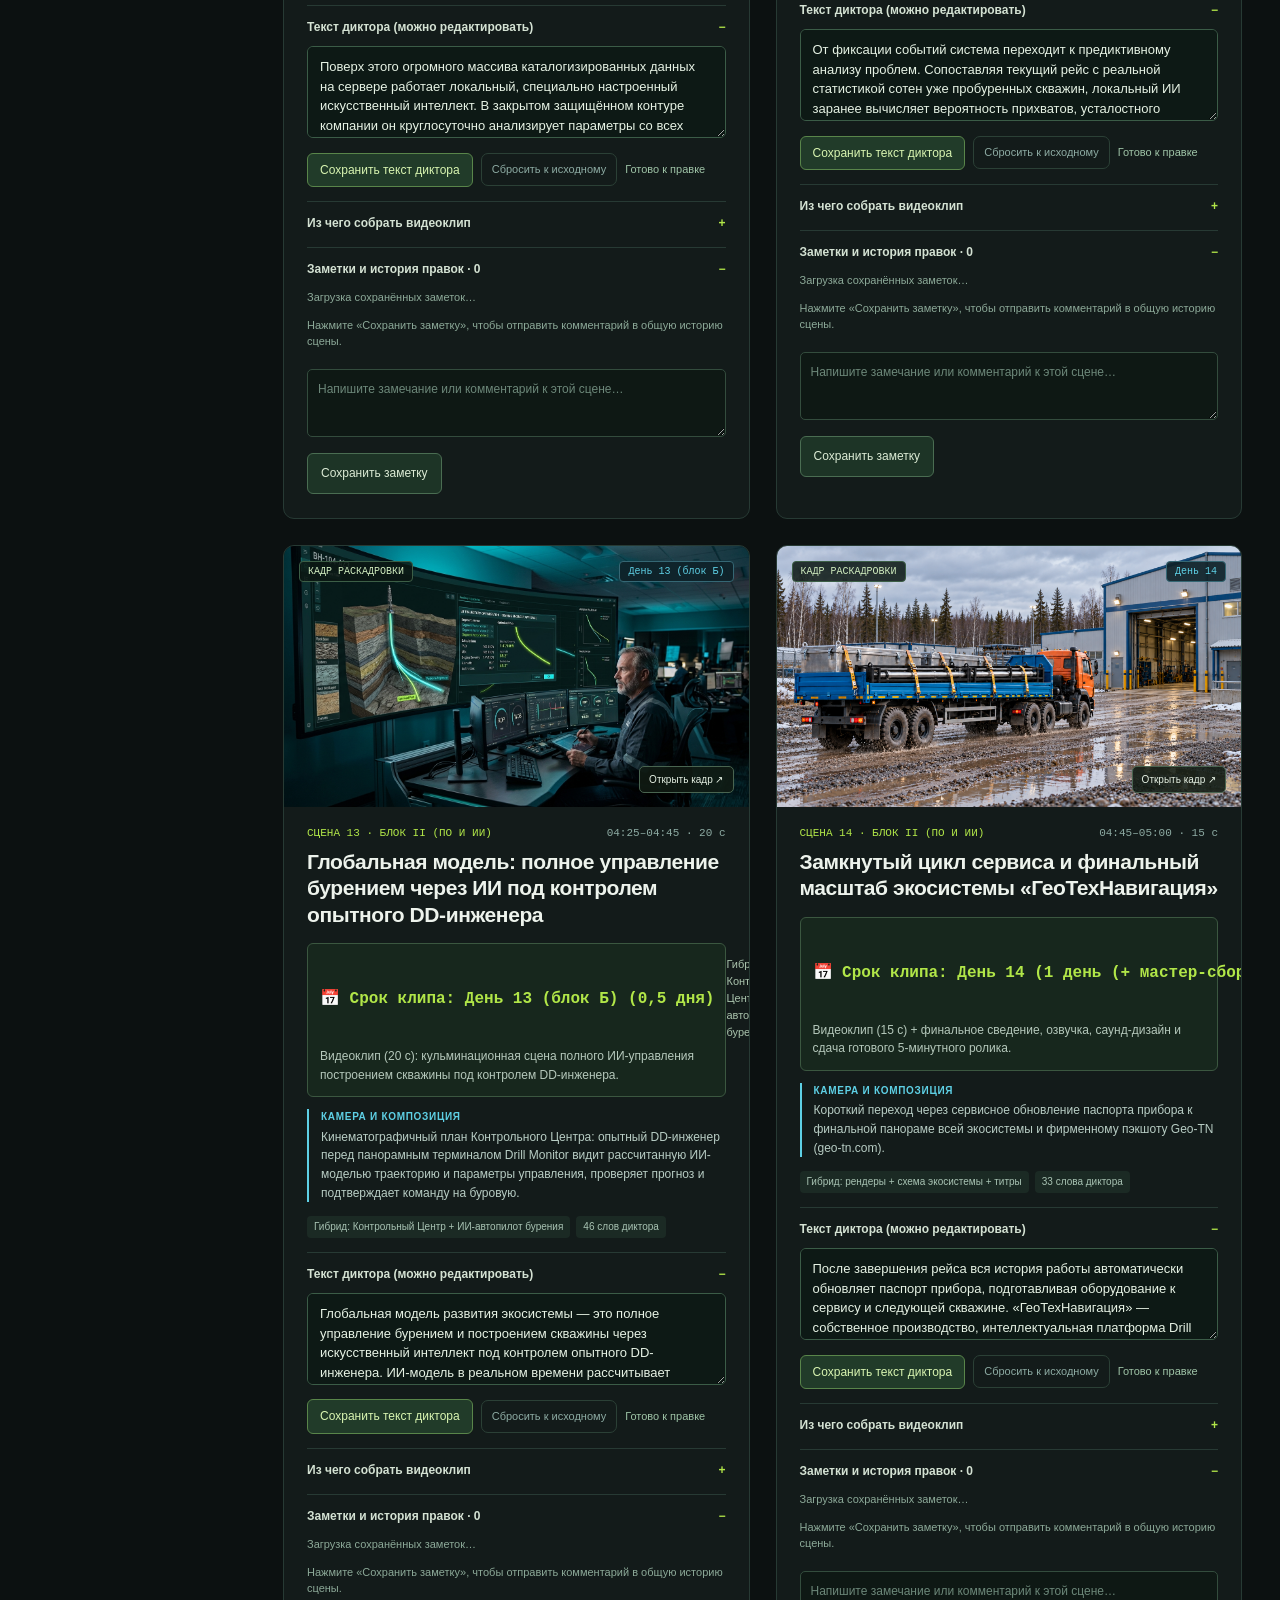
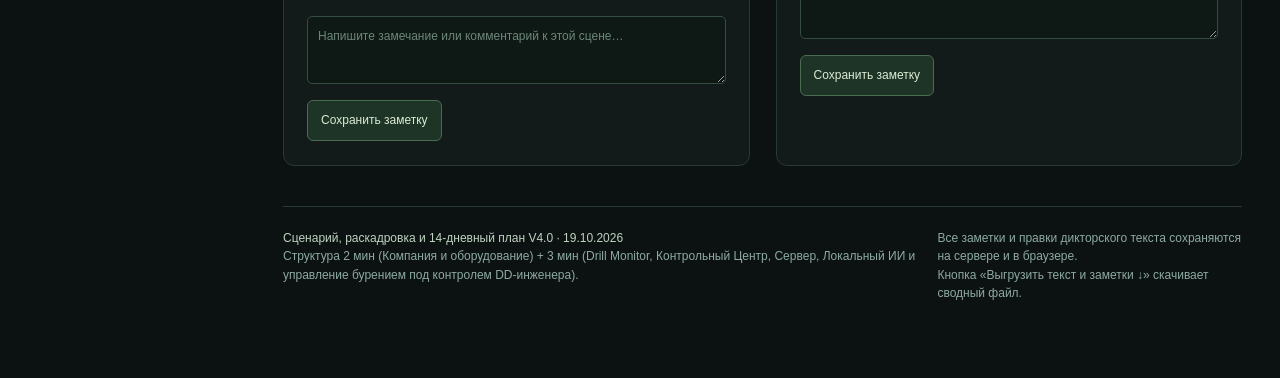
==== commit dd197dff: "Update storyboard v4.0: 5-min structure (2m hardware + 3m software/AI), 14-day schedule, editable vo" ====
--- a/index.html
+++ b/index.html
@@ -1,62 +1,813 @@
 <!doctype html>
 <html lang="ru"><head><meta charset="utf-8"><meta name="viewport" content="width=device-width,initial-scale=1">
-<title>Geo-TN · Drill Monitor — сценарий и смета ролика</title><meta name="description" content="Сценарий и раскадровка ролика об экосистеме Drill Monitor: 14 сцен, 4:55, состав производства и смета 318 000 ₽."><meta name="robots" content="noindex,nofollow,noarchive"><meta name="theme-color" content="#0c1111">
+<title>Geo-TN · Drill Monitor — сценарий, раскадровка и план производства (14 дней)</title><meta name="description" content="Сценарий, раскадровка и 14-дневный план создания 5-минутного ролика Geo-TN и экосистемы Drill Monitor: 2 минуты — компания и оборудование, 3 минуты — ПО, Контрольный Центр, серверный каталог, локальный ИИ и управление бурением под контролем DD-инженера."><meta name="robots" content="noindex,nofollow,noarchive"><meta name="theme-color" content="#0c1111">
 <style>
-:root{color-scheme:dark;--bg:#0c1111;--panel:#131b1a;--muted:#8daba3;--line:#273a34;--green:#b1e648;--cyan:#5ed0e5;--ink:#edf3ec}*{box-sizing:border-box}html{scroll-behavior:smooth;scroll-padding-top:90px}body{margin:0;background:var(--bg);color:var(--ink);font:15px/1.55 "Segoe UI",Arial,sans-serif}button,a,input,textarea{font:inherit}button{cursor:pointer}a{color:inherit;text-decoration:none}button:focus-visible,a:focus-visible,textarea:focus-visible{outline:2px solid var(--cyan);outline-offset:4px}button{border:1px solid var(--line);background:transparent;color:var(--ink);border-radius:7px;padding:9px 14px}button:hover{background:#23352d;border-color:#64815e}.primary{background:var(--green);color:#122016;border-color:var(--green);font-weight:600}.primary:hover{background:#c7ed80}.top{position:sticky;top:0;z-index:20;height:70px;background:#0c1111ed;backdrop-filter:blur(14px);border-bottom:1px solid var(--line);display:flex;align-items:center;justify-content:space-between;padding:0 30px;gap:14px}.brand{font-size:17px;font-weight:650;letter-spacing:.02em}.brand i{font-style:normal;color:var(--green)}.top small{color:var(--muted);margin-left:16px}.actions{display:flex;gap:8px;align-items:center}.side{position:fixed;left:0;top:70px;bottom:0;width:235px;border-right:1px solid var(--line);padding:30px 16px;overflow:auto;background:#0e1513}.eyebrow{font:11px/1.5 Consolas,monospace;letter-spacing:.16em;text-transform:uppercase;color:var(--muted)}.side .eyebrow{padding:0 12px 15px}.nav-link{display:flex;gap:10px;padding:10px 12px;margin:3px 0;border-radius:6px;color:#b6c5bf;font-size:12px;line-height:1.3}.nav-link b{color:#749483;font:12px Consolas,monospace}.nav-link:hover,.nav-link.active{background:#1b3024;color:#fff}.nav-link.active b{color:var(--green)}.side-foot{margin-top:22px;padding:18px 12px;border-top:1px solid var(--line);font-size:12px;color:var(--muted)}main{margin-left:235px;padding:40px 38px 65px;max-width:1800px}.hero{display:grid;grid-template-columns:1.2fr .8fr;gap:35px;align-items:start;margin-bottom:30px}.hero h1{font-size:clamp(30px,3.2vw,49px);line-height:1.12;letter-spacing:-.045em;font-weight:550;margin:14px 0 20px;max-width:700px}.hero h1 em{font-style:normal;color:var(--green)}.hero p{color:#a9bcb2;max-width:650px;margin:0}.meta{border-left:1px solid var(--line);padding-left:30px;display:grid;grid-template-columns:1fr 1fr;gap:20px}.metric strong{display:block;font:32px/1.2 Consolas,monospace;color:#ecf5e8}.metric span{font-size:12px;color:var(--muted)}.legend{font-size:12px;color:var(--muted);grid-column:1/-1;border-top:1px solid var(--line);padding-top:17px}.legend b{color:#bacaaf;font-weight:500}.toolbar{display:flex;gap:8px;flex-wrap:wrap;align-items:center;padding:20px 0;margin-bottom:15px;border-top:1px solid var(--line);border-bottom:1px solid var(--line)}.toolbar button{font-size:12px;padding:7px 13px}.toolbar button.selected{background:#263d27;border-color:#6c9856;color:#d6f2b0}.toolbar .count{margin-left:auto;font:11px Consolas,monospace;color:var(--muted)}.grid{display:grid;grid-template-columns:1fr 1fr;gap:26px}.card{border:1px solid var(--line);border-radius:11px;background:var(--panel);overflow:hidden;scroll-margin-top:95px}.card[hidden]{display:none}.frame{display:block;width:100%;padding:0;border:0;border-radius:0;aspect-ratio:16/9;position:relative;overflow:hidden;background:#0b1615}.frame img,.frame svg{width:100%;height:100%;display:block;object-fit:cover;transition:transform .5s}.frame:hover img{transform:scale(1.035)}.frame:hover{border:0;background:#0b1615}.frame:after{content:"Открыть кадр ↗";position:absolute;right:15px;bottom:14px;padding:5px 9px;border:1px solid #496450;border-radius:5px;font-size:10px;background:#101b13df;color:#e4efe2}.tag{position:absolute;left:15px;top:15px;background:#0b1712d9;padding:4px 8px;border:1px solid #3c5e46;border-radius:4px;font:10px Consolas,monospace;color:#d2eec0}.card-body{padding:20px 23px 24px}.scene-meta{display:flex;align-items:center;justify-content:space-between;gap:10px;font:11px Consolas,monospace;color:var(--muted)}.scene-meta strong{color:var(--green);font-weight:500}.card h2{font-size:22px;line-height:1.25;font-weight:550;letter-spacing:-.02em;margin:10px 0 15px}.camera{border-left:2px solid var(--cyan);padding-left:12px;color:#b8cdc4;font-size:12px}.camera b{display:block;font-size:10px;color:var(--cyan);letter-spacing:.07em;margin-bottom:3px;text-transform:uppercase}.chips{display:flex;flex-wrap:wrap;gap:6px;margin:14px 0}.chip{background:#1b2a24;color:#a8c3b3;border-radius:4px;padding:3px 7px;font-size:10px}.details{border-top:1px solid var(--line);margin-top:14px;padding-top:12px}.details summary{cursor:pointer;font-size:12px;color:#d4e2d3;list-style:none;display:flex;justify-content:space-between}.details summary:after{content:"+";color:var(--green)}.details[open] summary:after{content:"−"}.voice{font-size:13px;color:#c5d3cc;margin:12px 0 0}.production{font-size:12px;color:#aebfb5;margin:12px 0}.production b{color:#e0e9dc;font-weight:500}.production ul{padding-left:18px;margin:6px 0 13px}.check{color:#8ca898;font-size:11px;padding:9px 12px;background:#0e1915;border-radius:5px}.notes{width:100%;resize:vertical;min-height:68px;background:#0e1814;color:#dce7d8;border:1px solid #334c3d;border-radius:5px;padding:10px;font-size:12px;margin-top:8px}.notes::placeholder{color:#6c8779}.footer{margin-top:40px;padding-top:22px;border-top:1px solid var(--line);display:flex;justify-content:space-between;gap:20px;color:var(--muted);font-size:12px}.footer b{color:#bfd4c2;font-weight:500}.fulltext{display:none;max-width:950px;margin:auto}.fulltext h2{font-size:25px;font-weight:550}.fulltext section{padding:24px 0;border-bottom:1px solid var(--line)}.fulltext p{font-size:17px;color:#cfddd3}.fulltext small{font:12px Consolas,monospace;color:var(--green)}.view-text .grid,.view-text .toolbar{display:none}.view-text .fulltext{display:block}.modal{position:fixed;inset:0;background:#050c0bfa;z-index:80;overflow:auto;padding:28px 35px}.modal[hidden]{display:none}.modal-bar{display:flex;align-items:center;justify-content:space-between;gap:14px;max-width:1500px;margin:auto auto 20px}.modal-bar h2{font-size:20px;font-weight:550;margin:0}.modal-bar small{color:var(--green);font:12px Consolas,monospace}.modal-content{max-width:1500px;margin:auto;display:grid;grid-template-columns:1.65fr 1fr;gap:28px}.modal-image{aspect-ratio:16/9;border:1px solid var(--line);border-radius:10px;overflow:hidden}.modal-image img,.modal-image svg{width:100%;height:100%;object-fit:cover;display:block}.modal-copy{color:#b8cabb;font-size:14px}.modal-copy h3{font-size:11px;text-transform:uppercase;letter-spacing:.12em;color:var(--green);font-weight:500;margin:0 0 7px}.modal-copy p{margin:0 0 20px}.modal-copy ul{padding-left:18px;margin-bottom:20px}.modal-help{max-width:1500px;margin:20px auto;color:#729481;font-size:11px}.modal-open{overflow:hidden}.print-head{display:none}
-@media(min-width:1450px){.grid{grid-template-columns:repeat(3,1fr)}.card h2{font-size:21px}}
+:root{color-scheme:dark;--bg:#0c1111;--panel:#131b1a;--muted:#8daba3;--line:#273a34;--green:#b1e648;--cyan:#5ed0e5;--amber:#f3b659;--ink:#edf3ec}*{box-sizing:border-box}html{scroll-behavior:smooth;scroll-padding-top:90px}body{margin:0;background:var(--bg);color:var(--ink);font:15px/1.55 "Segoe UI",Arial,sans-serif}button,a,input,textarea{font:inherit}button{cursor:pointer}a{color:inherit;text-decoration:none}button:focus-visible,a:focus-visible,textarea:focus-visible{outline:2px solid var(--cyan);outline-offset:4px}button{border:1px solid var(--line);background:transparent;color:var(--ink);border-radius:7px;padding:9px 14px}button:hover{background:#23352d;border-color:#64815e}.primary{background:var(--green);color:#122016;border-color:var(--green);font-weight:600}.primary:hover{background:#c7ed80}.top{position:sticky;top:0;z-index:20;height:70px;background:#0c1111ed;backdrop-filter:blur(14px);border-bottom:1px solid var(--line);display:flex;align-items:center;justify-content:space-between;padding:0 30px;gap:14px}.brand{font-size:17px;font-weight:650;letter-spacing:.02em}.brand i{font-style:normal;color:var(--green)}.top small{color:var(--muted);margin-left:16px}.actions{display:flex;gap:8px;align-items:center}.side{position:fixed;left:0;top:70px;bottom:0;width:245px;border-right:1px solid var(--line);padding:24px 14px;overflow:auto;background:#0e1513}.eyebrow{font:11px/1.5 Consolas,monospace;letter-spacing:.16em;text-transform:uppercase;color:var(--muted)}.side .eyebrow{padding:10px 12px 8px}.nav-link{display:flex;gap:10px;padding:8px 12px;margin:2px 0;border-radius:6px;color:#b6c5bf;font-size:12px;line-height:1.3}.nav-link b{color:#749483;font:12px Consolas,monospace}.nav-link:hover,.nav-link.active{background:#1b3024;color:#fff}.nav-link.active b{color:var(--green)}.side-foot{margin-top:18px;padding:16px 12px;border-top:1px solid var(--line);font-size:12px;color:var(--muted)}main{margin-left:245px;padding:40px 38px 65px;max-width:1800px}.hero{display:grid;grid-template-columns:1.2fr .8fr;gap:35px;align-items:start;margin-bottom:30px}.hero h1{font-size:clamp(30px,3.2vw,48px);line-height:1.12;letter-spacing:-.045em;font-weight:550;margin:14px 0 20px;max-width:740px}.hero h1 em{font-style:normal;color:var(--green)}.hero p{color:#a9bcb2;max-width:680px;margin:0 0 12px}.meta{border-left:1px solid var(--line);padding-left:30px;display:grid;grid-template-columns:1fr 1fr;gap:20px}.metric strong{display:block;font:32px/1.2 Consolas,monospace;color:#ecf5e8}.metric span{font-size:12px;color:var(--muted)}.legend{font-size:12px;color:var(--muted);grid-column:1/-1;border-top:1px solid var(--line);padding-top:17px}.legend b{color:#bacaaf;font-weight:500}.toolbar{display:flex;gap:8px;flex-wrap:wrap;align-items:center;padding:20px 0;margin-bottom:15px;border-top:1px solid var(--line);border-bottom:1px solid var(--line)}.toolbar button{font-size:12px;padding:7px 13px}.toolbar button.selected{background:#263d27;border-color:#6c9856;color:#d6f2b0}.toolbar .count{margin-left:auto;font:11px Consolas,monospace;color:var(--muted)}.grid{display:grid;grid-template-columns:1fr 1fr;gap:26px}.card{border:1px solid var(--line);border-radius:11px;background:var(--panel);overflow:hidden;scroll-margin-top:95px}.card[hidden]{display:none}.frame{display:block;width:100%;padding:0;border:0;border-radius:0;aspect-ratio:16/9;position:relative;overflow:hidden;background:#0b1615}.frame img,.frame svg{width:100%;height:100%;display:block;object-fit:cover;transition:transform .5s}.frame:hover img{transform:scale(1.035)}.frame:hover{border:0;background:#0b1615}.frame:after{content:"Открыть кадр ↗";position:absolute;right:15px;bottom:14px;padding:5px 9px;border:1px solid #496450;border-radius:5px;font-size:10px;background:#101b13df;color:#e4efe2}.tag{position:absolute;left:15px;top:15px;background:#0b1712d9;padding:4px 8px;border:1px solid #3c5e46;border-radius:4px;font:10px Consolas,monospace;color:#d2eec0}.phase-tag{position:absolute;right:15px;top:15px;background:#0e2228e6;padding:4px 8px;border:1px solid #356774;border-radius:4px;font:10px Consolas,monospace;color:var(--cyan)}.card-body{padding:20px 23px 24px}.scene-meta{display:flex;align-items:center;justify-content:space-between;gap:10px;font:11px Consolas,monospace;color:var(--muted)}.scene-meta strong{color:var(--green);font-weight:500}.card h2{font-size:21px;line-height:1.25;font-weight:550;letter-spacing:-.02em;margin:10px 0 15px}.camera{border-left:2px solid var(--cyan);padding-left:12px;color:#b8cdc4;font-size:12px}.camera b{display:block;font-size:10px;color:var(--cyan);letter-spacing:.07em;margin-bottom:3px;text-transform:uppercase}.chips{display:flex;flex-wrap:wrap;gap:6px;margin:14px 0}.chip{background:#1b2a24;color:#a8c3b3;border-radius:4px;padding:3px 7px;font-size:10px}.details{border-top:1px solid var(--line);margin-top:14px;padding-top:12px}.details summary{cursor:pointer;font-size:12px;color:#d4e2d3;list-style:none;display:flex;justify-content:space-between;font-weight:550}.details summary:after{content:"+";color:var(--green)}.details[open] summary:after{content:"−"}.voice-editor-wrap{margin-top:10px}.voice-edit{width:100%;resize:vertical;min-height:92px;background:#0d1915;color:#e6f2e4;border:1px solid #3b5c47;border-radius:6px;padding:10px 12px;font-size:13px;line-height:1.5}.voice-edit:focus{border-color:var(--green)}.voice-actions{display:flex;align-items:center;gap:8px;flex-wrap:wrap;margin-top:8px}.voice-save-btn{background:#213b29;color:#d9f5b1;border:1px solid #59854a;border-radius:6px;padding:7px 12px;font-size:12px;font-weight:500}.voice-save-btn:hover{background:#2c4f36}.voice-reset-btn{padding:7px 10px;font-size:11px;color:var(--muted);border-color:#2b4036}.voice-save-status{font-size:11px;color:#9fc4a7}.production{font-size:12px;color:#aebfb5;margin:12px 0}.production b{color:#e0e9dc;font-weight:500}.production ul{padding-left:18px;margin:6px 0 13px}.check{color:#8ca898;font-size:11px;padding:9px 12px;background:#0e1915;border-radius:5px}.notes{width:100%;resize:vertical;min-height:68px;background:#0e1814;color:#dce7d8;border:1px solid #334c3d;border-radius:5px;padding:10px;font-size:12px;margin-top:8px}.notes::placeholder{color:#6c8779}.footer{margin-top:40px;padding-top:22px;border-top:1px solid var(--line);display:flex;justify-content:space-between;gap:20px;color:var(--muted);font-size:12px}.footer b{color:#bfd4c2;font-weight:500}.fulltext{display:none;max-width:980px;margin:auto}.fulltext h2{font-size:24px;font-weight:550;margin:8px 0 12px}.fulltext section{padding:24px 0;border-bottom:1px solid var(--line)}.fulltext small{font:12px Consolas,monospace;color:var(--green)}.fulltext textarea{width:100%;min-height:88px;background:#0e1814;color:#e6f2e4;border:1px solid #3b5c47;border-radius:6px;padding:12px;font-size:15px;line-height:1.55;margin-top:8px}.view-text .grid,.view-text .toolbar{display:none}.view-text .fulltext{display:block}.modal{position:fixed;inset:0;background:#050c0bfa;z-index:80;overflow:auto;padding:28px 35px}.modal[hidden]{display:none}.modal-bar{display:flex;align-items:center;justify-content:space-between;gap:14px;max-width:1500px;margin:auto auto 20px}.modal-bar h2{font-size:20px;font-weight:550;margin:0}.modal-bar small{color:var(--green);font:12px Consolas,monospace}.modal-content{max-width:1500px;margin:auto;display:grid;grid-template-columns:1.65fr 1fr;gap:28px}.modal-image{aspect-ratio:16/9;border:1px solid var(--line);border-radius:10px;overflow:hidden}.modal-image img,.modal-image svg{width:100%;height:100%;object-fit:cover;display:block}.modal-copy{color:#b8cabb;font-size:14px}.modal-copy h3{font-size:11px;text-transform:uppercase;letter-spacing:.12em;color:var(--green);font-weight:500;margin:0 0 7px}.modal-copy p{margin:0 0 20px}.modal-copy ul{padding-left:18px;margin-bottom:20px}.modal-help{max-width:1500px;margin:20px auto;color:#729481;font-size:11px}.modal-open{overflow:hidden}
+@media(min-width:1450px){.grid{grid-template-columns:repeat(3,1fr)}.card h2{font-size:20px}}
 @media(max-width:1100px){.side{width:195px}.top{padding:0 20px}main{margin-left:195px;padding:30px 24px}.hero{grid-template-columns:1fr}.meta{border-left:0;padding-left:0;grid-template-columns:repeat(4,1fr)}.legend{grid-column:1/-1}.modal-content{grid-template-columns:1fr}.modal-copy{display:grid;grid-template-columns:1fr 1fr;gap:20px}.modal-copy .section{min-width:0}}
-@media(max-width:760px){.side{display:none}main{margin-left:0;padding:25px 16px}.top{height:auto;min-height:64px;padding:12px 16px;flex-wrap:wrap}.top small{display:none}.actions{gap:5px}.actions button{font-size:11px;padding:7px 9px}.grid{grid-template-columns:1fr}.meta{grid-template-columns:repeat(4,1fr);gap:12px}.metric strong{font-size:24px}.metric span{font-size:10px}.hero h1{font-size:36px}.modal{padding:18px 15px}.modal-bar{align-items:flex-start}.modal-bar h2{font-size:17px}.modal-copy{display:block}.modal-copy .section{margin-bottom:22px}.footer{flex-direction:column}}
-@media print{body{background:white;color:#172a1d;font-size:10pt}.top,.side,.toolbar,.footer,.modal,.notes,.actions{display:none!important}main{margin:0;padding:0}.hero{display:block;margin-bottom:18px}.hero h1{font-size:25pt;color:#152c21}.hero p,.hero em{color:#214532}.meta{display:none}.grid{display:block}.card{background:white;border:1px solid #bccbbb;break-inside:avoid;margin-bottom:14px;border-radius:0}.frame{max-width:600px;margin:auto}.frame:after{display:none}.card h2,.production b,.details summary{color:#152c21}.card-body{padding:14px}.scene-meta,.voice,.camera,.production{color:#283b2e}.check{color:#465e4f;background:#f0f4ee}.chip{color:#2b462f;background:#e7eee4}.details{border-color:#ced8c7}.details:not([open]){display:none}.fulltext p{color:#203529}.fulltext section{break-inside:avoid}}
-.references{border:1px solid var(--line);padding:18px;border-radius:8px;margin:0 0 22px}.references summary{cursor:pointer;color:var(--cyan)}.references p{color:var(--muted);font-size:12px}.ref-grid{display:grid;grid-template-columns:repeat(3,1fr);gap:15px}.ref-grid figure{margin:0;min-width:0}.ref-grid img{width:100%;height:200px;object-fit:contain;background:#111815;border-radius:6px}.ref-grid figcaption{font-size:11px;color:#a8beb0;margin-top:8px}@media(max-width:760px){.ref-grid{grid-template-columns:1fr}}@media print{.references{border-color:#bac9b7}.ref-grid figcaption{color:#304b37}.references[open]{break-inside:avoid}}
-.budget{border:1px solid var(--line);border-radius:12px;padding:25px 28px;margin:25px 0 32px;background:#132019;scroll-margin-top:95px}.budget-top{display:flex;justify-content:space-between;gap:22px;align-items:center}.budget h2{font-size:38px;font-weight:550;letter-spacing:-.025em;margin:8px 0;color:var(--green)}.budget h2 span{font-size:16px;letter-spacing:0;color:var(--muted)}.budget p{color:#b2c4b9;font-size:13px}.payment{display:grid;grid-template-columns:1fr;gap:0;flex-shrink:0}.payment b{font-size:23px;font-weight:500}.payment span{color:var(--muted);font-size:12px;margin-bottom:9px}.estimate{border-top:1px solid var(--line);margin-top:18px;padding-top:17px}.estimate summary{cursor:pointer;color:#ddecda;font-weight:550}.table-scroll{overflow:auto;margin-top:15px}table{width:100%;border-collapse:collapse;font-size:12px}th,td{text-align:left;padding:11px 10px;border-bottom:1px solid var(--line);vertical-align:top}th{color:#91b799}td:first-child{width:52%}td:last-child,th:last-child{text-align:right;white-space:nowrap}td small{display:block;color:var(--muted);font-size:11px;margin-top:3px}td a:hover{color:var(--green)}.subtotal td,tfoot th{color:var(--green);font-weight:650;background:#1c3020}.budget-notes{display:grid;grid-template-columns:1fr 1fr;gap:0 25px}.budget-notes a{color:var(--cyan);text-decoration:underline}.scene-price{border:1px solid #3b5740;padding:12px;border-radius:6px;background:#17271d;margin:12px 0}.scene-price .price-line{display:flex;justify-content:space-between;gap:12px;align-items:start}.scene-price strong{color:var(--green);font-size:21px;font-weight:550;white-space:nowrap}.scene-price .tech{color:#aac4ad;font-size:11px}.scene-price p{font-size:12px;color:#b5c8bb;margin:6px 0 0}.stage-strip{display:flex;flex-wrap:wrap;gap:6px;margin-top:10px}.stage-strip span{border:1px solid #3d5d49;border-radius:4px;color:var(--cyan);padding:3px 6px;font-size:10px}.view-text .budget{display:none}@media(max-width:760px){.budget{padding:18px 13px}.budget-top{display:block}.payment{margin-top:17px;grid-template-columns:1fr 1fr}.payment b:nth-of-type(2){grid-column:2;grid-row:1}.payment span:nth-of-type(2){grid-column:2;grid-row:2}.budget-notes{grid-template-columns:1fr}.budget h2{font-size:32px}th,td{padding:9px 6px;font-size:11px}.budget h2 span{display:block}.scene-price .price-line{flex-wrap:wrap}}@media print{.budget{background:white;border-color:#b7c7b6;break-inside:auto}.budget h2,.payment b,.scene-price strong{color:#1e522f}.budget p,.budget h2 span,.budget-notes p,td small,.scene-price p,.scene-price .tech{color:#304c39}.scene-price{background:#edf4e9;border-color:#b7c7b6}.subtotal td,tfoot th{background:#e8f0e5;color:#234d2f}.budget-notes{display:block}tr{break-inside:avoid}th,td{border-color:#bdcdb9}.budget-top{align-items:start}.table-scroll{overflow:visible}}
-@media(max-width:480px){.hero h1{font-size:31px}.metric strong{font-size:22px}.budget h2{font-size:30px}.scene-price strong{font-size:20px}.top .brand{font-size:15px}.top{gap:8px}.actions{flex-wrap:wrap}.budget-top p{overflow-wrap:anywhere}}
-
-.network-link a{display:block;padding:12px;border:1px solid #4c7468;border-radius:6px;color:#9de5ec;background:#142d2b;font-size:13px;text-decoration:underline}.network-link{margin:12px 0}
-</style><link rel="stylesheet" href="review.css?v=2.3"></head><body>
-<header class="top"><div class="brand">GEO<i>·</i>TN <small>СЦЕНАРИЙ И СМЕТА / V2.4</small></div><div class="actions"><button id="voiceButton">Текст диктора</button><button id="notesExport">Заметки ↓</button><button id="printButton">Печать</button><button class="primary" id="showButton">Просмотр кадров</button></div></header>
-<aside class="side"><div class="eyebrow">Последовательность / 14 сцен</div><a class="nav-link" href="#budget">Стоимость и состав ↓</a><nav id="nav" aria-label="Сцены ролика"></nav><div class="side-foot">Один рейс.<br>Один серийный прибор.<br>Полный рабочий цикл.<br><br>15 октября 2026</div></aside>
-<main><div class="hero"><div><div class="eyebrow">ГеоТехНавигация / Экосистема сопровождения бурения</div><h1>От проекта скважины<br>до <em>следующего рейса.</em></h1><p>Визуальный план ролика: что видим, что объясняет диктор и из чего собрать каждую сцену. Drill Monitor связывает оборудование, измерения и решения специалистов.</p></div><div class="meta"><div class="metric"><strong>04:55</strong><span>плановый хронометраж</span></div><div class="metric"><strong>14</strong><span>сцен сценария</span></div><div class="metric"><strong>08</strong><span>сгенерированных кадров</span></div><div class="metric"><strong>~65с</strong><span>новой 3D-анимации</span></div><div class="legend"><b>Кадры — ориентиры композиции.</b> Конструкция приборов берётся из ранее оплаченных моделей. Схемы экранов заменяются записью Drill Monitor; развитие комплекса обозначено отдельно.</div></div></div>
-<section id="film-v3" style="margin:20px 0;padding:20px;border:1px solid #52755a;border-radius:10px;background:#172b22"><div class="eyebrow">Режиссёрская постановка V3 · 16.10.2026</div><h2 style="margin:8px 0">От базы и бурения — в космос и контрольный центр</h2><p>Непрерывная история оборудования и данных. Точные 3D-модели, реальные экраны ПО, атмосферные вставки и целевая автоматизация под контролем инженера.</p><a href="production.html" style="color:#b9ed86;text-decoration:underline">Открыть новый порядок эпизодов и план гибридного производства ↗</a></section><section class="budget" id="budget"><div class="budget-top"><div><div class="eyebrow">Рабочая стоимость / согласование состава</div><h2>318 000 ₽ <span>за весь проект</span></h2><p><b>300 000 ₽ — всё производство · 18 000 ₽ — расчётная налоговая надбавка.</b></p><p>14 сцен · 4 минуты 55 секунд · смешанное производство: 3D, экраны Drill Monitor, схемы и ИИ-вставки.</p></div><div class="payment"><b>159 000 ₽</b><span>предоплата 50%</span><b>159 000 ₽</b><span>после завершения 50%</span></div></div><details class="estimate" open><summary>Покадровая смета и общий бюджет</summary><div class="table-scroll"><table><thead><tr><th>Сцена / результат</th><th>Технология</th><th>Стоимость</th></tr></thead><tbody><tr><td><a href="#scene-1">01 · Единый контур</a><small>00:00–00:15</small></td><td>Гибрид: рендеры + схемы</td><td>10 000 ₽</td></tr><tr><td><a href="#scene-2">02 · Проект и инженерная задача</a><small>00:15–00:35</small></td><td>ПО + графика</td><td>12 000 ₽</td></tr><tr><td><a href="#scene-3">03 · Подготовка оборудования</a><small>00:35–00:55</small></td><td>Гибрид: рендеры + ПО</td><td>12 000 ₽</td></tr><tr><td><a href="#scene-4">04 · Доставка: база → дорога → буровая</a><small>00:55–01:10</small></td><td>ИИ-видео + графика</td><td>15 000 ₽</td></tr><tr><td><a href="#scene-5">05 · Двухсекционная телесистема</a><small>01:10–01:30</small></td><td>3D-анимация</td><td>28 000 ₽</td></tr><tr><td><a href="#scene-6">06 · Сверка физической и цифровой компоновки</a><small>01:30–01:50</small></td><td>Гибрид: 3D + графика</td><td>18 000 ₽</td></tr><tr><td><a href="#scene-7">07 · Измерения на забое</a><small>01:50–02:15</small></td><td>3D-анимация</td><td>40 000 ₽</td></tr><tr><td><a href="#scene-8">08 · Передача и декодирование</a><small>02:15–02:35</small></td><td>Гибрид: 3D + схемы</td><td>25 000 ₽</td></tr><tr><td><a href="#scene-9">09 · Оперативный мониторинг и расчёты</a><small>02:35–03:00</small></td><td>ПО + графика</td><td>16 000 ₽</td></tr><tr><td><a href="#scene-10">10 · Траектория и геонавигационные данные</a><small>03:00–03:25</small></td><td>ПО + графика</td><td>16 000 ₽</td></tr><tr><td><a href="#scene-11">11 · Буровые, спутник, сервер и обратная связь</a><small>03:25–03:45</small></td><td>2D-схема + экраны ПО</td><td>12 000 ₽</td></tr><tr><td><a href="#scene-12">12 · Обратный путь, сервис и следующий рейс</a><small>03:45–04:15</small></td><td>Гибрид: ИИ + ПО + схемы</td><td>18 000 ₽</td></tr><tr><td><a href="#scene-13">13 · Развитие инженерного комплекса</a><small>04:15–04:40</small></td><td>2D-схемы</td><td>12 000 ₽</td></tr><tr><td><a href="#scene-14">14 · Результат и следующий шаг</a><small>04:40–04:55</small></td><td>Гибрид: рендеры + титры</td><td>6 000 ₽</td></tr><tr class="subtotal"><td colspan="2">Производство сцен</td><td>240 000 ₽</td></tr><tr><td>Сценарий и раскадровка<small>Общая драматургия, текст диктора, техническое согласование и план производства.</small></td><td>Общая работа</td><td>20 000 ₽</td></tr><tr><td>Озвучка, звук и финальная сборка<small>Нейроозвучка, произношение терминов, музыка, сведение, общий монтаж и экспорт.</small></td><td>Общая работа</td><td>20 000 ₽</td></tr><tr><td>Бюджет производственных сервисов<small>Подписки и кредиты ИИ, генерация вставок и озвучки, необходимые лицензии. Это плановый бюджет внутри общей цены.</small></td><td>Общая работа</td><td>20 000 ₽</td></tr><tr><td>Создание ранее оплаченных моделей<small>Используем имеющиеся модели. Подготовка к анимации и новым сценам включена в производство сцен.</small></td><td>Повторное использование</td><td>0 ₽</td></tr><tr class="subtotal"><td colspan="2">Стоимость всего производства, включая сервисы</td><td>300 000 ₽</td></tr><tr><td>Расчётная налоговая надбавка · самозанятый (НПД)<small>Для ценообразования: 300 000 ₽ × 6% = 18 000 ₽.</small></td><td>6% от стоимости производства</td><td>18 000 ₽</td></tr></tbody><tfoot><tr><th colspan="2">Итого, включая сервисы и налоговую надбавку</th><th>318 000 ₽</th></tr></tfoot></table></div></details><div class="budget-notes"><p><b>Что оплачивается.</b> Постановка и производство каждого эпизода: подготовка сцены, анимация или запись ПО, графика, обработка и локальный монтаж. Общий сценарий, озвучка и финальная сборка вынесены в отдельные строки.</p><p><b>Плановый бюджет сервисов — 20 000 ₽.</b> Включён в стоимость производства 300 000 ₽. Предусмотрены подписки и кредиты для подготовки сцен, генерации видеовставок, озвучки и необходимые лицензии. Это бюджет производства, а не подтверждённые счета сервисов.</p><p><b>Основа согласования.</b> Общая цена проекта — 318 000 ₽: всё производство 300 000 ₽ и расчётная налоговая надбавка 18 000 ₽ (6% от 300 000 ₽). Разбивка показывает распределение рабочей цены по предложенному сценарию; это не рыночный прайс за секунду. Предусмотрены два сводных раунда правок в рамках согласованного сценария. Срок, итоговый формат и изменение состава сцен фиксируются при согласовании задания.</p><p><b>Визуальные ориентиры.</b> Изображения помогают выбрать композицию. Геометрия оборудования берётся из имеющихся моделей, интерфейс — из реального ПО. Разрабатываемые функции обозначены как развитие комплекса.</p></div></section>
-<details class="references"><summary>Референсы транспорта и упаковки · предоставлены заказчиком</summary><p>Для сцен 03, 04 и 12: подготовка, доставка, возвращение и сервис. Геометрию крупного плана сверяем с этими изображениями.</p><div class="ref-grid"><figure><img loading="lazy" src="assets/ref-truck.png" alt="Тягач и длинный бортовой полуприцеп. В кадрах — оранжевая кабина и синий полуприцеп."><figcaption>Тягач и длинный бортовой полуприцеп. В кадрах — оранжевая кабина и синий полуприцеп.</figcaption></figure><figure><img loading="lazy" src="assets/ref-kitbox.jpg" alt="Металлический китбокс: 2955 × 1000 × 850 мм; масса 260 кг по данным заказчика."><figcaption>Металлический китбокс: 2955 × 1000 × 850 мм; масса 260 кг по данным заказчика.</figcaption></figure><figure><img loading="lazy" src="assets/ref-baskets.webp" alt="Открытый китбокс и каркасные корзины/пеналы с трубными приборами."><figcaption>Открытый китбокс и каркасные корзины/пеналы с трубными приборами.</figcaption></figure></div></details>
-<div class="toolbar"><button class="selected" data-filter="all">Все сцены</button><button data-filter="3d">Новая 3D-анимация</button><button data-filter="ai">ИИ-вставки</button><button data-filter="hybrid">Гибрид</button><button data-filter="ui">Экраны ПО</button><button data-filter="diagram">Схемы и связки</button><button id="expandButton">Открыть текст и план</button><span class="count" id="count">14 / 14 СЦЕН</span></div>
-<div class="grid" id="grid"></div><article class="fulltext" id="fulltext"></article><footer class="footer"><div><b>Сценарий и смета v2.4 · 16.10.2026</b><br>Все кадры и схемы служат подготовке производства.</div><div>Заметки сохраняются в этом браузере.<br>Кнопка «Заметки ↓» выгружает их отдельным файлом.</div></footer></main>
-<div class="modal" id="modal" role="dialog" aria-modal="true" aria-label="Просмотр кадра" hidden><div class="modal-bar"><div><small id="modalTime"></small><h2 id="modalTitle"></h2></div><div class="actions"><button id="previous" aria-label="Предыдущий кадр">←</button><button id="next" aria-label="Следующий кадр">→</button><button id="closeModal">Закрыть ×</button></div></div><div class="modal-content"><div class="modal-image" id="modalImage"></div><div class="modal-copy" id="modalCopy"></div></div><div class="modal-help">← → — переход между кадрами · Esc — закрыть. Сгенерированные изображения показывают композицию, а не точную конструкцию оборудования.</div></div>
+@media(max-width:760px){.side{display:none}main{margin-left:0;padding:25px 16px}.top{height:auto;min-height:64px;padding:12px 16px;flex-wrap:wrap}.top small{display:none}.actions{gap:5px}.actions button{font-size:11px;padding:7px 9px}.grid{grid-template-columns:1fr}.meta{grid-template-columns:repeat(2,1fr);gap:12px}.metric strong{font-size:24px}.metric span{font-size:10px}.hero h1{font-size:34px}.modal{padding:18px 15px}.modal-bar{align-items:flex-start}.modal-bar h2{font-size:17px}.modal-copy{display:block}.modal-copy .section{margin-bottom:22px}.footer{flex-direction:column}}
+@media print{body{background:white;color:#172a1d;font-size:10pt}.top,.side,.toolbar,.footer,.modal,.notes,.actions,.voice-actions{display:none!important}main{margin:0;padding:0}.hero{display:block;margin-bottom:18px}.hero h1{font-size:25pt;color:#152c21}.hero p,.hero em{color:#214532}.meta{display:none}.grid{display:block}.card{background:white;border:1px solid #bccbbb;break-inside:avoid;margin-bottom:14px;border-radius:0}.frame{max-width:600px;margin:auto}.frame:after{display:none}.card h2,.production b,.details summary{color:#152c21}.card-body{padding:14px}.scene-meta,.voice-edit,.camera,.production{color:#283b2e;background:white;border-color:#ccc}.check{color:#465e4f;background:#f0f4ee}.chip{color:#2b462f;background:#e7eee4}.details{border-color:#ced8c7}.details:not([open]){display:none}.fulltext textarea{color:#203529;background:white;border:0}}
+.references{border:1px solid var(--line);padding:18px;border-radius:8px;margin:0 0 22px}.references summary{cursor:pointer;color:var(--cyan)}.references p{color:var(--muted);font-size:12px}.ref-grid{display:grid;grid-template-columns:repeat(3,1fr);gap:15px}.ref-grid figure{margin:0;min-width:0}.ref-grid img{width:100%;height:200px;object-fit:contain;background:#111815;border-radius:6px}.ref-grid figcaption{font-size:11px;color:#a8beb0;margin-top:8px}@media(max-width:760px){.ref-grid{grid-template-columns:1fr}}
+.schedule-box{border:1px solid var(--line);border-radius:12px;padding:25px 28px;margin:25px 0 32px;background:#132019;scroll-margin-top:95px}.schedule-top{display:flex;justify-content:space-between;gap:22px;align-items:center;flex-wrap:wrap}.schedule-box h2{font-size:32px;font-weight:550;letter-spacing:-.025em;margin:8px 0;color:var(--green)}.schedule-box h2 span{font-size:16px;letter-spacing:0;color:var(--muted)}.schedule-box p{color:#b2c4b9;font-size:13px;max-width:820px}.pillars{display:grid;grid-template-columns:repeat(3,1fr);gap:14px;margin:18px 0}.pillar{background:#0e1915;border:1px solid #2e4739;border-radius:8px;padding:14px 16px}.pillar b{display:block;color:var(--cyan);font:11px Consolas,monospace;text-transform:uppercase;letter-spacing:.08em;margin-bottom:5px}.pillar strong{display:block;font-size:16px;color:#eef6ec;margin-bottom:6px}.pillar span{font-size:12px;color:#9eb5a8;line-height:1.45;display:block}.estimate{border-top:1px solid var(--line);margin-top:18px;padding-top:17px}.estimate summary{cursor:pointer;color:#ddecda;font-weight:550}.table-scroll{overflow:auto;margin-top:15px}table{width:100%;border-collapse:collapse;font-size:12px}th,td{text-align:left;padding:11px 10px;border-bottom:1px solid var(--line);vertical-align:top}th{color:#91b799}td:first-child{width:44%}td:last-child,th:last-child{text-align:right;white-space:nowrap}td small{display:block;color:var(--muted);font-size:11px;margin-top:3px}td a:hover{color:var(--green)}.subtotal td,tfoot th{color:var(--green);font-weight:650;background:#1c3020}.scene-price{border:1px solid #3b5740;padding:12px;border-radius:6px;background:#17271d;margin:12px 0}.scene-price .price-line{display:flex;justify-content:space-between;gap:12px;align-items:center}.scene-price strong{color:var(--green);font:16px Consolas,monospace;font-weight:600;white-space:nowrap}.scene-price .tech{color:#aac4ad;font-size:11px}.scene-price p{font-size:12px;color:#b5c8bb;margin:6px 0 0}.stage-strip{display:flex;flex-wrap:wrap;gap:6px;margin-top:10px}.stage-strip span{border:1px solid #3d5d49;border-radius:4px;color:var(--cyan);padding:3px 6px;font-size:10px}.view-text .schedule-box{display:none}@media(max-width:900px){.pillars{grid-template-columns:1fr}}
+.network-link a{display:block;padding:11px 12px;border:1px solid #4c7468;border-radius:6px;color:#9de5ec;background:#142d2b;font-size:12px;text-decoration:underline}.network-link{margin:10px 0}
+</style><link rel="stylesheet" href="review.css?v=2.4"></head><body>
+<header class="top"><div class="brand">GEO<i>·</i>TN <small>СЦЕНАРИЙ И ПЛАН ПРОИЗВОДСТВА · V4.0 (5:00 / 14 ДНЕЙ)</small></div><div class="actions"><button id="voiceButton">Текст диктора</button><button id="notesExport">Выгрузить текст и заметки ↓</button><button id="printButton">Печать</button><button class="primary" id="showButton">Просмотр кадров</button></div></header>
+<aside class="side">
+  <a class="nav-link" href="#schedule"><b>📅</b><span>График на 14 дней ↓</span></a>
+  <div class="eyebrow">Часть I · Компания и железо (2:00)</div>
+  <nav id="nav-part1" aria-label="Часть 1: Оборудование"></nav>
+  <div class="eyebrow">Часть II · ПО Drill Monitor и ИИ (3:00)</div>
+  <nav id="nav-part2" aria-label="Часть 2: ПО и ИИ"></nav>
+  <div class="side-foot">2 мин: Компания и оборудование.<br>3 мин: ПО, Сервер, локальный ИИ и DD-управление.<br><br>План производства: 14 дней</div>
+</aside>
+<main>
+  <div class="hero">
+    <div>
+      <div class="eyebrow">ГеоТехНавигация · Концепция и производственный план 5-минутного ролика</div>
+      <h1>От собственного оборудования — к <em>ИИ-управлению бурением</em></h1>
+      <p><b>Структура ролика (05:00):</b> первые <b>2 минуты</b> раскрывают компанию «ГеоТехНавигация», производственную базу и работу оборудования в скважине; следующие <b>3 минуты</b> показывают программный комплекс <b>Drill Monitor</b>, масштабирование через <b>Единый Контрольный Центр</b> с каталогизацией данных на сервере, работу <b>локального настроенного ИИ</b> (предупреждения и предиктивный анализ проблем на базе реальной статистики) и целевую модель — <b>полное управление бурением и построением скважины через ИИ под контролем опытного DD-инженера</b>.</p>
+      <p>В каждой карточке ниже можно <b>править текст диктора</b> и <b>оставлять заметки</b> — все сохранения сразу попадают в общую базу.</p>
+    </div>
+    <div class="meta">
+      <div class="metric"><strong>05:00</strong><span>общий хронометраж (2:00 + 3:00)</span></div>
+      <div class="metric"><strong>14 дней</strong><span>общий срок создания ролика</span></div>
+      <div class="metric"><strong>14</strong><span>сцен (6 оборудование + 8 ПО и ИИ)</span></div>
+      <div class="metric"><strong>3D + ИИ</strong><span>гибридное производство и экраны ПО</span></div>
+      <div class="legend"><b>Как работать со страницей:</b> в любой сцене откройте блок «Текст диктора (редактируемый)», внесите правку и нажмите «Сохранить текст диктора», либо напишите комментарий в блоке «Заметки» внизу карточки.</div>
+    </div>
+  </div>
+
+  <section class="schedule-box" id="schedule">
+    <div class="schedule-top">
+      <div>
+        <div class="eyebrow">Календарный план создания видеоклипов · поэтапный график</div>
+        <h2>14 календарных дней <span>на полное производство всех 14 сцен и мастер-сборку</span></h2>
+        <p>Под каждую сцену закреплён конкретный срок создания видеоклипа. Производство идёт последовательно: от 3D-сцен оборудования и забойной телеметрии к экранам Drill Monitor, серверной архитектуре, модулям локального ИИ и финальному озвучиванию.</p>
+      </div>
+    </div>
+    <div class="pillars">
+      <div class="pillar">
+        <b>Блок I · 00:00–02:00 (Сцены 01–06)</b>
+        <strong>Компания, производство и работа оборудования</strong>
+        <span>Представление «ГеоТехНавигации», производственная база, подготовка китбоксов и корзин, доставка, сборка двухсекционной телесистемы, замеры на забое и гидравлический канал связи. <b>Срок: Дни 1–8.</b></span>
+      </div>
+      <div class="pillar">
+        <b>Мост масштабирования · Сцены 07–10</b>
+        <strong>ПО Drill Monitor, Контрольный Центр и Сервер</strong>
+        <span>Демонстрация возможностей Drill Monitor (мониторинг, КНБК, траектория план–факт, геонавигация) и масштабируемость: потоки со множества буровых стекаются в Единый Контрольный Центр и каталогизируются на сервере. <b>Срок: Дни 9–11.</b></span>
+      </div>
+      <div class="pillar">
+        <b>Блок II (Кульминация) · Сцены 11–14</b>
+        <strong>Локальный ИИ, предиктивный анализ и DD-автопилот</strong>
+        <span>Работа локального ИИ по каталогизированной базе (предупреждения и сбор статистики), предиктивный анализ проблем на реальной статистике и глобальная модель: полное управление бурением через ИИ под контролем опытного DD-инженера. <b>Срок: Дни 12–14.</b></span>
+      </div>
+    </div>
+    <details class="estimate" open>
+      <summary>Посценный график создания видеоклипов (Дни 1–14)</summary>
+      <div class="table-scroll">
+        <table>
+          <thead>
+            <tr>
+              <th>Сцена и хронометраж</th>
+              <th>Блок сценария</th>
+              <th>Технология производства</th>
+              <th>Срок создания клипа</th>
+            </tr>
+          </thead>
+          <tbody id="scheduleTableBody"></tbody>
+          <tfoot>
+            <tr>
+              <th colspan="3">Итого: полное производство 14 видеоклипов (05:00), дикторская озвучка, саунд-дизайн и финальный мастер</th>
+              <th>14 дней (День 1 – День 14)</th>
+            </tr>
+          </tfoot>
+        </table>
+      </div>
+    </details>
+  </section>
+
+  <details class="references">
+    <summary>Референсы транспорта и упаковки · предоставлены заказчиком</summary>
+    <p>Для сцен подготовки, логистики и сервисного возврата. Геометрию крупного плана сверяем с этими изображениями.</p>
+    <div class="ref-grid">
+      <figure><img loading="lazy" src="assets/ref-truck.png" alt="Тягач и длинный бортовой полуприцеп."><figcaption>Тягач и длинный бортовой полуприцеп (оранжевая кабина и синий полуприцеп).</figcaption></figure>
+      <figure><img loading="lazy" src="assets/ref-kitbox.jpg" alt="Металлический китбокс: 2955 × 1000 × 850 мм; масса 260 кг."><figcaption>Металлический китбокс: 2955 × 1000 × 850 мм; масса 260 кг.</figcaption></figure>
+      <figure><img loading="lazy" src="assets/ref-baskets.webp" alt="Открытый китбокс и каркасные корзины/пеналы с трубными приборами."><figcaption>Открытый китбокс и каркасные корзины/пеналы с трубными приборами.</figcaption></figure>
+    </div>
+  </details>
+
+  <div class="toolbar">
+    <button class="selected" data-filter="all">Все 14 сцен (05:00)</button>
+    <button data-filter="part1">Часть I · Оборудование (00:00–02:00)</button>
+    <button data-filter="part2">Часть II · ПО, Сервер и ИИ (02:00–05:00)</button>
+    <button data-filter="3d">3D-анимация</button>
+    <button data-filter="ui">Экраны ПО и Сервер</button>
+    <button data-filter="ai">Локальный ИИ и Предиктив</button>
+    <button id="expandButton">Свернуть детали сборки</button>
+    <span class="count" id="count">14 / 14 СЦЕН</span>
+  </div>
+
+  <div class="grid" id="grid"></div>
+  <article class="fulltext" id="fulltext"></article>
+
+  <footer class="footer">
+    <div><b>Сценарий, раскадровка и 14-дневный план V4.0 · 19.10.2026</b><br>Структура 2 мин (Компания и оборудование) + 3 мин (Drill Monitor, Контрольный Центр, Сервер, Локальный ИИ и управление бурением под контролем DD-инженера).</div>
+    <div>Все заметки и правки дикторского текста сохраняются на сервере и в браузере.<br>Кнопка «Выгрузить текст и заметки ↓» скачивает сводный файл.</div>
+  </footer>
+</main>
+
+<div class="modal" id="modal" role="dialog" aria-modal="true" aria-label="Просмотр кадра" hidden>
+  <div class="modal-bar">
+    <div><small id="modalTime"></small><h2 id="modalTitle"></h2></div>
+    <div class="actions"><button id="previous" aria-label="Предыдущий кадр">←</button><button id="next" aria-label="Следующий кадр">→</button><button id="closeModal">Закрыть ×</button></div>
+  </div>
+  <div class="modal-content">
+    <div class="modal-image" id="modalImage"></div>
+    <div class="modal-copy" id="modalCopy"></div>
+  </div>
+  <div class="modal-help">← → — переход между кадрами · Esc — закрыть.</div>
+</div>
+
 <script>
 "use strict";
-const scenes=[{"title":"Единый контур","duration":15,"threeD":0,"voice":"Бурение объединяет проект, оборудование, измерения и работу специалистов. «ГеоТехНавигация» выстраивает единую экосистему сопровождения скважины. Её операционный центр — Drill Monitor: платформа, связывающая этапы работы от подготовки приборов до следующего рейса.","visual":"Схематичный разрез скважины и пять связанных объектов: проект, телесистема, буровая, Drill Monitor, сервисная база. Камера собирает их в одну композицию. Использовать 2D-графику и существующие рендеры.","caption":"ГЕОТЕХНАВИГАЦИЯ\nЕдиная экосистема сопровождения бурения","status":"Общая концепция; дальнейшее развитие обозначено в сцене 12.","time":"00:00–00:15","id":1,"camera":"Общий план, лёгкий вид сверху. Если строить в 3D — 35 мм; для ролика достаточно слоёв из рендеров.","motion":"Плавное приближение к общей схеме. Связи загораются по очереди, затем выделяется проект.","objects":["Существующий рендер телесистемы","Условный разрез скважины","Силуэт буровой","Монитор с абстрактными графиками"],"build":"Композицию собрать из отдельных слоёв. Не моделировать целиком сложную буровую ради этого кадра.","transition":"Линия скважины превращается в линию проектной траектории.","check":"Изображение задаёт композицию; геология и оборудование здесь условные.","image":"assets/01-ecosystem.png","mode":"diagram","originalId":1,"visualId":1,"price":10000,"technology":"Гибрид: рендеры + схемы","tags":["diagram","hybrid"],"deliverable":"Общая композиция экосистемы, связи оборудования и ПО, вводный кадр."},{"title":"Проект и инженерная задача","duration":20,"threeD":0,"voice":"Работа начинается с проекта: целевых координат, геологической задачи и требований к траектории. С ними связаны выбор компоновки и допустимые режимы работы. Операционный центр экосистемы — Drill Monitor. Платформа создаётся для того, чтобы объединить проектные решения, фактические измерения и историю оборудования в одном рабочем процессе.","visual":"Плановая траектория, целевой интервал, карточка скважины. Простая схема связей: цель → план → КНБК → рейс. Показать существующую плановую траекторию; мастер нового ядра не изображать как готовый экран.","caption":"Проект → Компоновка → Рейс","status":"Проектная концепция; существующее отображение плана. Новое ядро проектирования ещё развивается.","time":"00:15–00:35","id":2,"camera":"Прямой вид на экран/схему; без перспективных искажений.","motion":"Прорисовка плановой траектории, появление цели, затем состава КНБК.","objects":["Запись плановой траектории","Цель и ограничения","Схема «проект → КНБК → рейс»"],"build":"Использовать реальный план из ПО и дополнить монтажной графикой. Новый мастер ядра пока показывать схемой.","transition":"Карточка КНБК раскрывается в реестр конкретных приборов.","check":"Схема композиции, не снимок интерфейса. Новые расчёты — целевой контур.","image":null,"mode":"ui","originalId":2,"visualId":2,"price":12000,"technology":"ПО + графика","tags":["ui","ui"],"deliverable":"Запись плановой траектории, цель и графическая связка проекта с рейсом."},{"title":"Подготовка оборудования","duration":20,"threeD":0,"voice":"Перед отправкой на буровую инженер выбирает конкретные приборы и проверяет их состояние. Каждый экземпляр имеет серийный номер, паспорт и историю эксплуатации. Состав компоновки, наработка и сведения об обслуживании помогают подготовить оборудование к задаче рейса. Эта история сохраняется при переходе прибора на другой объект.","visual":"Запись реестра оборудования: выбрать один прибор, открыть паспорт, затем добавить его в КНБК. Его серийный номер остаётся одинаковым в следующих сценах. Макроизображение имеющегося рендера вместо новой анимации.","caption":"Серийный номер · Паспорт · Наработка · ТО","status":"Существующие реестр, КНБК и паспорта; экран записывается из согласованной актуальной сборки.","time":"00:35–00:55","id":3,"camera":"Средний план сверху под 30–40°, эквивалент 45–55 мм.","motion":"Короткий проезд вдоль приборов; далее статичная запись карточки выбранного прибора.","objects":["Твои готовые модели","Простые опоры","Плоскость верстака","Планшет/вставка интерфейса","Металлический китбокс для телеметрии","Каркасные корзины с трубными приборами"],"build":"Рендер рабочего стола можно заменить существующим рендером на нейтральном фоне. Для сцены достаточно одного прибора крупно. Металлический китбокс для телеметрии по предоставленному референсу: 2955 × 1000 × 850 мм, масса 260 кг по данным заказчика. Длинные трубные приборы — в отдельных прямоугольных каркасных корзинах/пеналах с опорами и фиксаторами, как на gt-navigator.webp. Размеры указаны для металлического контейнера из первого фото.","transition":"Паспорт выбранного прибора связывается с заданием на отправку; появляется машина на базе.","check":"На сгенерированном кадре силуэты условные. В финале подставить свои модели.","image":"assets/03-preparation.png","mode":"diagram","originalId":3,"visualId":3,"packaging":"Металлический китбокс для телеметрии по предоставленному референсу: 2955 × 1000 × 850 мм, масса 260 кг по данным заказчика. Длинные трубные приборы — в отдельных прямоугольных каркасных корзинах/пеналах с опорами и фиксаторами, как на gt-navigator.webp. Размеры указаны для металлического контейнера из первого фото.","price":12000,"technology":"Гибрид: рендеры + ПО","tags":["diagram","hybrid","ui"],"deliverable":"Паспорт прибора, подготовка состава оборудования и переход к отправке."},{"originalId":null,"visualId":null,"title":"Доставка: база → дорога → буровая","duration":15,"threeD":0,"voice":"Подготовленное оборудование отправляется с базы на буровую. Погрузка, дорога и приёмка образуют один этап снабжения. В Drill Monitor этот путь связывается с конкретными приборами, объектом и предстоящим рейсом.","visual":"Три коротких плана: упаковка и погрузка на базе; машина на дороге; прибытие и приёмка на буровой. Поверх — графическая линия маршрута и карточка того же прибора.","caption":"БАЗА → ДОРОГА → БУРОВАЯ","status":"Физическая перевозка и концепция логистического контура. Экранные события показывать по подтверждённым функциям ПО.","camera":"Погрузка крупно; машина в общем дорожном плане; прибытие у буровой. Направление движения сохраняется.","motion":"0–4 с: погрузка; 4–10 с: движение по дороге; 10–15 с: прибытие и передача оборудования.","objects":["Оранжевый тягач 6×6 с длинным синим бортовым полуприцепом по фото заказчика","База, дорога, буровая","Карточка одного серийного прибора","Графический маршрут","Металлический китбокс для телеметрии","Каркасные корзины с трубными приборами"],"build":"ИИ-вставки окружения и движения машины, монтаж трёх этапов, маршрут и подписи отдельной графикой. Прибор крупным планом — из существующей модели. Проверить постоянство машины и груза между планами. Металлический китбокс для телеметрии по предоставленному референсу: 2955 × 1000 × 850 мм, масса 260 кг по данным заказчика. Длинные трубные приборы — в отдельных прямоугольных каркасных корзинах/пеналах с опорами и фиксаторами, как на gt-navigator.webp. Размеры указаны для металлического контейнера из первого фото. Сохранять один тягач и полуприцеп в прямом и обратном пути. Груз — закреплённые закрытые китбоксы и каркасные корзины; на базе показать открытие китбокса.","transition":"Приёмка оборудования → сборка на рабочем стенде.","check":"Ориентир условный. Реальный транспорт и упаковку согласовать. GPS, автоматическое отслеживание и фиксацию приёмки не заявлять без подтверждения.","image":"assets/04-delivery.png","mode":"ai","stages":["Погрузка на базе","Движение по дороге","Приёмка на буровой"],"packaging":"Металлический китбокс для телеметрии по предоставленному референсу: 2955 × 1000 × 850 мм, масса 260 кг по данным заказчика. Длинные трубные приборы — в отдельных прямоугольных каркасных корзинах/пеналах с опорами и фиксаторами, как на gt-navigator.webp. Размеры указаны для металлического контейнера из первого фото.","id":4,"price":15000,"technology":"ИИ-видео + графика","tags":["ai","ai"],"deliverable":"Три плана доставки, подбор и правка ИИ-вставок, маршрут и карточка оборудования.","time":"00:55–01:10"},{"title":"Двухсекционная телесистема","duration":20,"threeD":20,"voice":"Телесистема доставляется на буровую в собранном виде. Две основные секции соединяются свинчиванием непосредственно в роторе. Модульная конструкция предусматривает замену секции на аналогичную при неисправности. Такая организация сборки и обслуживания упрощает подготовку комплекса и позволяет заранее предусмотреть резерв оборудования для продолжения работ.","visual":"3D: две готовые секции в горизонтальном положении → схема установки в роторе → свинчивание. Короткая вставка с заменой одной секции на резервную. Геометрию и порядок сборки согласовать с инженером.","caption":"Две секции\nСборка на буровой · Взаимозаменяемость","status":"Работающее оборудование — подтверждено пользователем.","time":"01:10–01:30","id":5,"camera":"Крупный план резьбового стыка; 60–80 мм, ось соединения близка к вертикали.","motion":"Сближение двух секций, согласованное вращение и свинчивание; краткий показ резервной секции.","objects":["Две реальные секции","Точный резьбовой стык","Упрощённый ротор","Одна резервная секция"],"build":"Анимировать только стык и видимые части труб. Окружение буровой достаточно обозначить силуэтами.","transition":"После соединения камера идёт к сервисной зоне и сканеру.","check":"Проверить порядок сборки и направление вращения. Кадр не задаёт конструкцию резьбы.","image":"assets/04-two-sections.png","mode":"3d","originalId":4,"visualId":4,"price":28000,"technology":"3D-анимация","tags":["3d"],"deliverable":"Сцена двухсекционной сборки: подготовка моделей, материалы, камера, движение и рендер."},{"title":"Сверка физической и цифровой компоновки","duration":20,"threeD":8,"voice":"Беспроводной сервисный сканер позволяет определить состав собранной секции и идентификаторы установленных приборов. В цифровом реестре этим идентификаторам соответствуют паспорта и история эксплуатации. Так инженер может сопоставить оборудование на буровой с компоновкой в программе и получить сведения о конкретных экземплярах перед началом рейса.","visual":"8 секунд 3D: сканер у секции на поверхности. Затем схема «идентификаторы → реестр → паспорта → КНБК». Реальную связь сканера с ПО снять или представить поясняющей схемой после уточнения формата обмена.","caption":"Физическая компоновка ↔ Цифровая КНБК","status":"Сканер работает по подтверждению пользователя. Полный канал интеграции с показанной сборкой ПО требует подтверждения до съёмки.","time":"01:30–01:50","id":6,"camera":"Крупный план сервисной зоны и сканера; 55–70 мм.","motion":"Сканер приближается; короткий импульс связи; поверх кадра появляются идентификаторы.","objects":["Собранная секция","Реальная модель/фото сканера","Простая опора","Вставка карточки/КНБК"],"build":"Руку можно заменить движением самого сканера. Графику идентификаторов накладывать в монтаже.","transition":"Идентификатор связывается с модулем внутри секции; переход в разрез.","check":"Форма сканера и зона чтения на изображении условные. Согласовать источник читаемых данных.","image":"assets/05-wireless-scan.png","mode":"3d","originalId":5,"visualId":5,"price":18000,"technology":"Гибрид: 3D + графика","tags":["3d","hybrid"],"deliverable":"Сцена беспроводного сканирования: анимация оборудования и поясняющая графика."},{"title":"Измерения на забое","duration":25,"threeD":25,"voice":"В скважине каждый модуль выполняет свою задачу. Инклинометр измеряет ориентацию инструмента. Гамма-модуль и резистивиметр дают данные о свойствах окружающих пород. Генератор преобразует энергию потока бурового раствора в питание электроники; в другой комплектации используется батарейная секция. Измерительные данные становятся основой навигации и контроля работы комплекса.","visual":"3D в согласованной последовательности модулей. По очереди подсветить инклинометр, гамма-модуль, резистивиметр и генератор; показать вращение турбины в разрезе. Альтернативную батарейную конфигурацию показать статичной схемой. Скважина и пласт — условное поясняющее окружение.","caption":"Ориентация · Гамма-каротаж · Сопротивление\nЭлектропитание телесистемы","status":"Назначение оборудования по материалам Geo-TN; точное исполнение выбирается до производства.","time":"01:50–02:15","id":7,"camera":"Продольный разрез, боковой вид с небольшой перспективой; 50–70 мм.","motion":"Поочерёдная подсветка модулей; небольшой проезд вдоль сборки; вращение турбины генератора.","objects":["Готовые модели модулей","Разрез корпуса","Короткий участок турбины","Выноски роли каждого модуля"],"build":"Сохранить реальные позиции узлов. Не нужно анимировать всю электронику — достаточно подсветки и одной понятной механики.","transition":"Акцент переходит на пульсатор, далее на распространение сигнала.","check":"Генерация показывает общий приём разреза. Порядок, геометрия и названия — по реальной сборке.","image":"assets/06-downhole-modules.png","mode":"3d","originalId":6,"visualId":6,"price":40000,"technology":"3D-анимация","tags":["3d"],"deliverable":"Подземная сцена модулей: окружение скважины, движение, свет и рендер измерений."},{"title":"Передача и декодирование","duration":20,"threeD":12,"voice":"Пульсатор кодирует измерения импульсами давления, которые распространяются по буровому раствору к поверхности. Наземный комплекс принимает сигнал и декодирует пакеты. Вместе с технологическими параметрами буровой эти данные поступают в программную систему. Так измерение на забое становится информацией, с которой работает инженер.","visual":"12 секунд 3D: работа выбранного клапана пульсатора и условная волна давления к поверхности. Затем график сигнала → декодированные значения → интерфейс. Частицы раствора и направление распространения волны показывать раздельно.","caption":"Измерение → Импульс → Декодирование → Данные","status":"Физический принцип подтверждён описанием комплекса; демонстрационный поток в ПО обозначается по происхождению.","time":"02:15–02:35","id":8,"camera":"Начать крупно на пульсаторе, затем отъехать к схеме канала; 35–60 мм.","motion":"Движение выбранного клапана и волна давления к поверхности; после — декодированный график.","objects":["Реальная модель пульсатора","Условный участок трубы","Графика волны давления","Наземный приёмник/вставка графика"],"build":"Волну проще сделать графикой поверх 3D. Гидродинамическую симуляцию для объяснения не требуется.","transition":"Импульсы превращаются в график, затем в параметры Drill Monitor.","check":"В финале разделить поток раствора и волну давления. Нарисованные стрелки не считаются физической моделью.","image":"assets/07-pressure-telemetry.png","mode":"3d","originalId":7,"visualId":7,"price":25000,"technology":"Гибрид: 3D + схемы","tags":["3d","hybrid"],"deliverable":"Передача давления и декодирование: анимация канала, сигнала и схемы обработки."},{"title":"Оперативный мониторинг и расчёты","duration":25,"threeD":0,"voice":"В Drill Monitor инженер сопоставляет глубину, скорость проходки, нагрузку, обороты, давление и поступающие каналы телеметрии. Графики и пороговые предупреждения помогают замечать изменения режима. Инженерные инструменты позволяют оценивать соединения КНБК по коэффициенту BSR, учитывать прогиб инструмента поправкой Sag и осевую магнитную помеху коррекцией SCC.","visual":"Запись реального экрана бурения: несколько читаемых показателей → один пороговый сигнал → кратко три существующих расчётных панели. Подсвечивать важное монтажными выносками. Не мелькать всеми вкладками.","caption":"Мониторинг · Предупреждения · Инженерная оценка","status":"Существующие модули приложения. Результаты показывать на согласованных демонстрационных входах.","time":"02:35–03:00","id":9,"camera":"Прямой захват экрана, выбранная область крупно.","motion":"Один акцент на KPI, одно предупреждение, три коротких фрагмента расчётных панелей.","objects":["Реальная запись монитора","Выноски BSR / Sag / SCC","График и одно предупреждение"],"build":"Записать ПО на согласованном деморейсе. Макет здесь нужен только для оценки расположения элементов.","transition":"График глубины/замера приводит к траектории и каротажу.","check":"Это макет, не скриншот Drill Monitor. В финале заменить записью ПО.","image":null,"mode":"ui","originalId":8,"visualId":8,"price":16000,"technology":"ПО + графика","tags":["ui","ui"],"deliverable":"Запись рабочих экранов и акценты на показателях и расчётах текущего ПО."},{"title":"Траектория и геонавигационные данные","duration":25,"threeD":0,"voice":"По инклинометрическим замерам и глубине программа рассчитывает пространственную траекторию и позволяет сравнивать её с проектом. Каротажный планшет показывает гамма-излучение и сопротивление по глубине. Эти данные помогают специалистам оценивать положение ствола и геологическую ситуацию. Решение о дальнейшей проводке принимает инженер с учётом проекта и доступных измерений.","visual":"Запись 3D-траектории из ПО и план–факт → синхронная выноска на каротажном планшете. Геологический целевой интервал показать схемой. Изменение плана не изображать как автономную команду системе бурения.","caption":"План–факт · Каротаж · Геонавигационные данные","status":"Существующие траектория и планшет. Геологическая схема поясняющая; расширенная интерпретация развивается.","time":"03:00–03:25","id":10,"camera":"Прямой вид на композицию: траектория слева, каротаж справа.","motion":"Один общий маркер глубины движется между план–факт и планшетом.","objects":["Реальная 3D-траектория из ПО","План–факт","Каротажный планшет","Условный геологический интервал"],"build":"Использовать запись существующих экранов и простой монтажный маркер. Не строить новый геологический движок для ролика.","transition":"Тот же маркер/рейс появляется на удалённом рабочем месте.","check":"Геологическая схема поясняющая. Не изображать автономную команду бурению.","image":null,"mode":"ui","originalId":9,"visualId":9,"price":16000,"technology":"ПО + графика","tags":["ui","ui"],"deliverable":"План–факт и каротаж: запись экрана, выделение интервала и связей данных."},{"title":"Буровые, спутник, сервер и обратная связь","duration":20,"threeD":0,"voice":"Данные с нескольких буровых поступают через наземные шлюзы и доступные каналы связи, включая спутниковый, на сервер Drill Monitor. Пакет связывает измерения со скважиной, рейсом, временем и качеством данных. Специалисты видят общую картину и возвращают рекомендации. Полевая команда подтверждает получение и сообщает о принятом решении.","visual":"Общая схема нескольких буровых: MWD → наземный декодер и шлюз → спутниковый или доступный наземный канал → сервер Drill Monitor → центр сопровождения и рабочее место специалиста. Голубым показать измерения, янтарным — рекомендации инженеру на буровой и подтверждения. Затем крупно раскрыть состав пакета.","caption":"НЕСКОЛЬКО БУРОВЫХ → ОБЩИЙ СЕРВЕР → СПЕЦИАЛИСТЫ\nИзмерения · Рекомендации · Подтверждения","status":"Целевая архитектура. Рекомендации и подтверждения выбраны пользователем 16.10.2026. Готовность сквозного обмена, каналы и интеграции уточняются перед финальной записью.","time":"03:25–03:45","id":11,"camera":"Общий 16:9 с несколькими объектами; плавный наезд на пакет, затем на обратный поток. Все подписи и стрелки — отдельная векторная графика.","motion":"0–5 с: три буровые и наземные шлюзы; 5–10 с: пакет идёт через канал связи к серверу; 10–15 с: состав пакета и рабочее место инженера; 15–20 с: рекомендация, подтверждение получения и ответ полевого инженера.","objects":["Три условные буровые и их наземные шлюзы","Спутник и наземная станция","Альтернативный наземный канал связи","Сервер Drill Monitor","Центр сопровождения и рабочее место специалиста","Карточка пакета: ID скважины/рейса, время, измерения, качество","Рекомендация и подтверждение получения"],"build":"Новая векторная схема assets/11-data-network.svg и подробный слайд network.html. Анимировать каналы разными цветами, показать пакет и рекомендации. Реальный интерфейс вставить после проверки выбранного обмена. Состав пакета — согласуемый пример, не утверждённый API.","transition":"Подтверждение полевого инженера сохраняется в истории рейса; переход к возвращению и сервису оборудования.","check":"Спутник связан с наземным оборудованием. Скважинный гидравлический канал показан отдельно. Обратная связь — рекомендации и подтверждения; прямое управление приборами не заявляется. Не обещать скорости, непрерывность и протоколы без проверки.","image":"assets/11-data-network.svg","mode":"diagram","originalId":10,"visualId":10,"price":12000,"technology":"2D-схема + экраны ПО","tags":["diagram","ui"],"deliverable":"Отдельная схема охвата буровых, спутникового/наземного канала, сервера, состава пакета и обратной связи; подробный слайд.","visualType":"diagram","network":true},{"title":"Обратный путь, сервис и следующий рейс","duration":30,"threeD":0,"voice":"После рейса оборудование возвращается с буровой на базу: упаковка, обратная дорога, приёмка и обслуживание. История каждого прибора продолжается. Drill Monitor объединяет сведения о рейсах, наработке и сервисе, помогая специалисту оценить готовность к следующей задаче. Логистика и жизненный цикл оборудования становятся частью общего рабочего процесса.","visual":"Буровая: упаковка после рейса. Та же машина едет обратно. Приёмка на базе, осмотр и сервис; затем реальный паспорт прибора и схема нового рейса.","caption":"База → В пути → Скважина → Сервис → Следующий рейс","status":"Существующие паспорта, статусы и наработка; полный логистический процесс — целевая интеграция.","time":"03:45–04:15","id":12,"camera":"Общий план отправления с буровой, дорожный план, прибытие на базу; затем крупный план обслуживания и прямой вид паспорта.","motion":"0–5 с: упаковка; 5–11 с: обратная дорога; 11–17 с: приёмка; 17–24 с: обслуживание; 24–30 с: история прибора и следующий рейс.","objects":["Оранжевый тягач и синий бортовой полуприцеп","Металлический китбокс для телеметрии","Каркасные корзины/пеналы с трубными приборами","Приёмная зона и сервисный стенд","Реальный паспорт и история прибора","Графическая схема следующего рейса"],"build":"ИИ-вставки обратной перевозки и сервисной базы, существующие рендеры прибора, запись реального паспорта и анимация статусов. Все статусы и серийный номер добавляются в монтаже, а не генерируются внутри изображения. Металлический китбокс для телеметрии по предоставленному референсу: 2955 × 1000 × 850 мм, масса 260 кг по данным заказчика. Длинные трубные приборы — в отдельных прямоугольных каркасных корзинах/пеналах с опорами и фиксаторами, как на gt-navigator.webp. Размеры указаны для металлического контейнера из первого фото. Та же оранжевая кабина и синий бортовой полуприцеп на обратном маршруте.","transition":"Накопленная история превращается во входы инженерного ядра.","check":"Приёмка и сервис показаны как этапы процесса. Автоматизацию отдельных действий подтверждать по текущей сборке; новые функции маркировать как развитие.","image":"assets/12-return-service.png","mode":"hybrid","originalId":11,"visualId":11,"packaging":"Металлический китбокс для телеметрии по предоставленному референсу: 2955 × 1000 × 850 мм, масса 260 кг по данным заказчика. Длинные трубные приборы — в отдельных прямоугольных каркасных корзинах/пеналах с опорами и фиксаторами, как на gt-navigator.webp. Размеры указаны для металлического контейнера из первого фото.","stages":["Упаковка на буровой","Обратная дорога","Приёмка на базе","Сервис","Следующий рейс"],"price":18000,"technology":"Гибрид: ИИ + ПО + схемы","tags":["hybrid","hybrid","ai","ui"],"deliverable":"Пять этапов возвращения и обслуживания, ИИ-вставки, паспорт и история прибора."},{"title":"Развитие инженерного комплекса","duration":25,"threeD":0,"voice":"Следующий этап — расширение собственного математического ядра: проектирование профилей, контроль сближений, механика колонны и гидравлика скважины. Расчётные модули проходят поэтапную проверку и интеграцию. Их задача — связать геометрию, фактическую компоновку и режимы бурения. Накопленные данные также создают основу для дальнейшего развития диагностики и прогнозирования состояния оборудования.","visual":"Чёткий заголовок «Развитие комплекса». Четыре схемы: профиль, соседние стволы, нагрузки колонны, давление/расход. Соединить их с общими входами «Траектория / КНБК / Измерения». Программные макеты пометить «Концепция».","caption":"РАЗВИТИЕ КОМПЛЕКСА\nТраектория · Сближения · Механика · Гидравлика","status":"Разработка и интеграция. Наличие отдельных расчётов в текущем ПО не означает завершённость всего нового ядра.","time":"04:15–04:40","id":13,"camera":"Плоская схема четырёх направлений, крупные подписи.","motion":"Общие входы соединяются с траекторией, сближениями, механикой и гидравликой.","objects":["Четыре инженерные схемы","Входы: траектория / КНБК / измерения","Постоянный титр «Развитие комплекса»"],"build":"Векторная анимация в одном стиле. Точные формулы и численные результаты здесь не нужны.","transition":"Четыре направления собираются в общую экосистему.","check":"Весь блок явно обозначен как развитие. Концептуальные экраны не выдавать за готовое ПО.","image":null,"mode":"diagram","originalId":12,"visualId":12,"price":12000,"technology":"2D-схемы","tags":["diagram"],"deliverable":"Четыре направления расчётного ядра и анимация входных данных; титр развития."},{"title":"Результат и следующий шаг","duration":15,"threeD":0,"voice":"«ГеоТехНавигация» выстраивает единый контур: от подготовки оборудования до инженерного решения и следующего рейса. Следующий шаг для заказчика — техническая демонстрация и пилот с согласованными задачами и критериями оценки.","visual":"Вернуть общую схему сцены 1. В центре Drill Monitor, вокруг — проект, оборудование, буровая, контрольный центр, сервис. Завершить логотипом Geo-TN и адресом geo-tn.com.","caption":"ГЕОТЕХНАВИГАЦИЯ\nОборудование · Drill Monitor · Сервис\ngeo-tn.com","status":"Предлагаемый следующий шаг, без утверждения о существующем договоре или пилоте с Роснефтью.","time":"04:40–04:55","id":14,"camera":"Общая схема, прямой вид.","motion":"Повтор композиции начала; связи замыкаются; спокойная финальная пауза.","objects":["Логотип компании","Схема экосистемы","Drill Monitor в центре","Адрес geo-tn.com"],"build":"Повторно использовать графику первого кадра. Завершить понятным предложением технической демонстрации.","transition":"Затемнение на фирменный финал.","check":"Не добавлять Роснефть в список клиентов и не показывать вымышленный пилот.","image":null,"mode":"diagram","originalId":13,"visualId":13,"price":6000,"technology":"Гибрид: рендеры + титры","tags":["diagram","hybrid"],"deliverable":"Повтор общей схемы, логотип, адрес и финальное предложение демонстрации."}];
-const $=id=>document.getElementById(id);
-const esc=v=>String(v??"").replace(/[&<>"']/g,c=>({"&":"&amp;","<":"&lt;",">":"&gt;",'"':"&quot;","'":"&#39;"}[c]));
-const labels={"3d":"3D-анимация",ui:"Экраны ПО",diagram:"Схема / связка",ai:"ИИ-вставки",hybrid:"Гибрид"};
-function priceBlock(s){return '<div class="scene-price"><div class="price-line"><strong>'+s.price.toLocaleString('ru-RU')+' ₽</strong><span class="tech">'+esc(s.technology)+'</span></div><p>'+esc(s.deliverable)+'</p>'+(s.stages?'<div class="stage-strip">'+s.stages.map((x,i)=>'<span>'+(i+1)+'. '+esc(x)+'</span>').join('')+'</div>':'')+'</div>'}
-function wordCountLabel(n){const a=n%100,b=n%10;return n+" "+(a>=11&&a<=14?"слов":b===1?"слово":b>=2&&b<=4?"слова":"слов")+" диктора"}
-function txt(x,y,s,color="#c4ddd0",size=18){return '<text x="'+x+'" y="'+y+'" fill="'+color+'" font-size="'+size+'" font-family="Segoe UI,Arial,sans-serif">'+esc(s)+'</text>'}
-function box(x,y,w,h,title,sub,color="#84b34d"){return '<rect x="'+x+'" y="'+y+'" width="'+w+'" height="'+h+'" rx="12" fill="#16291f" stroke="'+color+'" stroke-width="1.4"/>'+txt(x+20,y+37,title,"#deebdf",18)+(sub?txt(x+20,y+64,sub,"#7fa38e",13):"")}
-function line(x1,y1,x2,y2,c="#76a34b"){return '<path d="M'+x1+' '+y1+' L'+x2+' '+y2+'" fill="none" stroke="'+c+'" stroke-width="2"/>'}
-function schematic(id){let g='';const bg='<rect width="960" height="540" fill="#101e17"/><path d="M0 450H960M0 380H960M0 310H960M0 240H960M0 170H960" stroke="#253729" stroke-width="1" opacity=".5"/>';
-if(id===2){g=box(65,70,190,100,"ЦЕЛЬ","Координаты и ограничения")+box(675,350,200,100,"КНБК / РЕЙС","Состав и режимы")+line(255,120,370,120)+line(570,395,675,395)+'<path d="M370 100V230C370 300 480 310 500 355S540 395 610 395" fill="none" stroke="#76d6e0" stroke-width="6"/><path d="M360 100V240C360 310 465 330 490 360S550 415 610 415" fill="none" stroke="#aee34b" stroke-width="3" stroke-dasharray="9 6"/><circle cx="610" cy="395" r="17" fill="none" stroke="#aee34b" stroke-width="2"/>'+txt(440,185,"Проектная траектория","#a4c4b2",21)+txt(65,485,"ПРОЕКТ → ПЛАН → КОМПОНОВКА → РЕЙС","#aee34b",18);}
-else if(id===8){g=box(50,45,860,450,"DRILL MONITOR","Композиция записи интерфейса");["Глубина","Нагрузка","Давление","Обороты"].forEach((v,i)=>{g+=box(78+i*205,130,185,85,v,"—",i===2?"#c99b44":"#5b7f4b")});g+='<path d="M85 320L130 304L170 317L220 271L260 285L310 263L360 291L410 242L460 255L510 221L550 264L600 235L650 248L700 206L750 221L810 193L865 213" fill="none" stroke="#75d4dc" stroke-width="3"/>';g+=box(80,375,245,75,"BSR","Соединения КНБК")+box(355,375,245,75,"SAG","Поправка за прогиб")+box(630,375,245,75,"SCC","Магнитная коррекция");}
-else if(id===9){g=box(50,60,520,415,"ТРАЕКТОРИЯ","План–факт")+box(600,60,310,415,"КАРОТАЖ","Кривые по глубине");g+='<path d="M140 150V275C140 345 245 355 310 375S450 396 515 398" fill="none" stroke="#75d4dc" stroke-width="5"/><path d="M150 150V270C150 335 250 346 320 362S440 390 515 388" fill="none" stroke="#b1e648" stroke-width="3" stroke-dasharray="8 6"/>';for(let i=0;i<4;i++)g+=line(635+i*65,145,635+i*65,440,"#395440");g+='<path d="M650 150l18 30-25 28 35 27-18 28 25 30-30 25 20 30-5 38 19 24" stroke="#b1e648" fill="none" stroke-width="3"/><path d="M795 150l30 20-19 37 30 26-26 32 14 28-23 22 29 30-32 40 16 29" stroke="#75d4dc" fill="none" stroke-width="3"/>'+line(90,327,870,327,"#c79c58")+txt(120,305,"Один интервал глубины","#d1b379",15);}
-else if(id===11){const nodes=[["БАЗА",70,185],["В ПУТИ",275,185],["СКВАЖИНА",480,185],["СЕРВИС",685,185]];nodes.forEach((n,i)=>{g+=box(n[1],n[2],185,92,n[0],"Серийный прибор");if(i<3)g+=line(n[1]+185,230,n[1]+205,230)});g+='<path d="M775 280V360H165V280" fill="none" stroke="#75d4dc" stroke-width="2" stroke-dasharray="8 6"/>'+box(280,390,390,85,"ПАСПОРТ И ИСТОРИЯ","Рейсы · Наработка · Обслуживание")+txt(235,110,"Один прибор — несколько рейсов","#d5e6d7",27);}
-else if(id===12){g=txt(50,52,"РАЗВИТИЕ КОМПЛЕКСА","#b1e648",19);g+=box(50,90,405,170,"ТРАЕКТОРИЯ","Проектирование профилей")+box(505,90,405,170,"СБЛИЖЕНИЯ","Положение соседних стволов")+box(50,290,405,170,"МЕХАНИКА","Нагрузки и ограничения")+box(505,290,405,170,"ГИДРАВЛИКА","Давление · Расход · Очистка");g+='<path d="M100 170Q170 240 245 185T405 190M555 170Q650 240 700 175T860 165" fill="none" stroke="#75d4dc" stroke-width="3"/><path d="M555 165Q650 235 700 170T860 160" fill="none" stroke="#b1e648" stroke-width="2"/>'+line(105,385,405,385,"#75d4dc")+'<path d="M105 405l50-40 50 40 50-40 50 40 50-40" fill="none" stroke="#b1e648" stroke-width="2"/><path d="M550 410Q620 350 685 385T860 350" fill="none" stroke="#75d4dc" stroke-width="3"/>'+txt(260,505,"Общие входы: траектория · КНБК · измерения","#8cac95",17);}
-else{const ns=[["ПРОЕКТ",75,70],["ОБОРУДОВАНИЕ",620,70],["БУРОВАЯ",75,380],["СЕРВИС",620,380]];ns.forEach(n=>{g+=line(n[1]+115,n[2]+45,480,270);g+=box(n[1],n[2],260,90,n[0],"Единый рабочий цикл")});g+=box(325,215,310,105,"DRILL MONITOR","Операционный центр","#75d4dc")+txt(310,515,"geo-tn.com  ·  ГеоТехНавигация","#b1e648",20);}
-return '<svg viewBox="0 0 960 540" role="img" aria-label="Концептуальная схема">'+bg+g+'</svg>'}
-function networkExtra(s){return s.network?'<p class="network-link"><a href="network.html" target="_blank" rel="noopener">Буровые → спутник → сервер: открыть схему и состав пакета ↗</a></p>':''}
-function frame(s){return s.image?'<img src="'+esc(s.image)+'" alt="'+esc(s.title)+(s.visualType==='diagram'?' — поясняющая схема':' — сгенерированный ориентир композиции')+'" loading="lazy">':schematic(s.visualId||s.id)}
-let notes={};try{const saved=localStorage.getItem("geo-storyboard-notes-v2");if(saved){notes=JSON.parse(saved)}else{const old=JSON.parse(localStorage.getItem("geo-storyboard-notes-v1")||"{}");scenes.forEach(s=>{if(s.originalId&&old[s.originalId])notes[s.id]=old[s.originalId]})}}catch{}
-$("nav").innerHTML=scenes.map(s=>'<a class="nav-link" href="#scene-'+s.id+'" data-scene-nav="'+s.id+'"><b>'+String(s.id).padStart(2,"0")+'</b><span>'+esc(s.title)+'</span></a>').join("");
-$("grid").innerHTML=scenes.map(s=>'<section class="card" id="scene-'+s.id+'" data-mode="'+s.mode+'" data-tags="'+s.tags.join(' ')+'"><button class="frame" data-open="'+s.id+'" aria-label="Открыть кадр '+s.id+'"><span class="tag">'+(s.network?"СХЕМА ОБМЕНА ДАННЫМИ":s.image?"СГЕНЕРИРОВАННЫЙ ОРИЕНТИР":"СХЕМА КОМПОЗИЦИИ")+'</span>'+frame(s)+'</button><div class="card-body"><div class="scene-meta"><strong>СЦЕНА '+String(s.id).padStart(2,"0")+'</strong><span>'+esc(s.time)+' · '+s.duration+' с</span></div><h2>'+esc(s.title)+'</h2>'+priceBlock(s)+networkExtra(s)+'<div class="camera"><b>Камера и композиция</b>'+esc(s.camera)+'</div><div class="chips"><span class="chip">'+esc(s.technology)+'</span>'+(s.threeD?'<span class="chip">'+s.threeD+' с новой 3D</span>':'')+'<span class="chip">'+wordCountLabel(s.voice.split(/\s+/).length)+'</span></div><details class="details voice-details"><summary>Текст диктора</summary><p class="voice">'+esc(s.voice)+'</p></details><details class="details plan-details"><summary>Из чего собрать сцену</summary><div class="production"><b>Объекты</b><ul>'+s.objects.map(o=>'<li>'+esc(o)+'</li>').join("")+'</ul><p><b>Движение:</b> '+esc(s.motion)+'</p><p><b>Сборка:</b> '+esc(s.build)+'</p><p><b>Переход:</b> '+esc(s.transition)+'</p><div class="check">'+esc(s.check)+'</div></div></details><details class="details"><summary>Мои заметки</summary><textarea class="notes" data-note="'+s.id+'" aria-label="Заметки к сцене '+s.id+'" placeholder="Что изменить в кадре или сборке…">'+esc(notes[s.id]||"")+'</textarea></details></div></section>').join("");
-$("fulltext").innerHTML='<div class="eyebrow">Чистый текст диктора · 562 слов</div><h2>От проекта скважины до следующего рейса</h2>'+scenes.map(s=>'<section><small>'+s.time+' / '+String(s.id).padStart(2,"0")+'</small><h2>'+esc(s.title)+'</h2><p>'+esc(s.voice)+'</p></section>').join("");
-document.querySelectorAll("[data-open]").forEach(b=>b.addEventListener("click",()=>openScene(Number(b.dataset.open))));
-document.querySelectorAll("[data-filter]").forEach(b=>b.addEventListener("click",()=>{document.querySelectorAll("[data-filter]").forEach(x=>x.classList.toggle("selected",x===b));document.querySelectorAll(".card").forEach(c=>c.hidden=b.dataset.filter!=="all"&&!c.dataset.tags.split(' ').includes(b.dataset.filter));$("count").textContent=document.querySelectorAll(".card:not([hidden])").length+" / 14 СЦЕН";}));
-let expanded=false;$("expandButton").addEventListener("click",()=>{expanded=!expanded;document.querySelectorAll(".voice-details,.plan-details").forEach(d=>d.open=expanded);$("expandButton").textContent=expanded?"Свернуть текст и план":"Открыть текст и план"});
-$("voiceButton").addEventListener("click",()=>{const v=document.body.classList.toggle("view-text");$("voiceButton").textContent=v?"К раскадровке":"Текст диктора"});
-document.querySelectorAll(".notes").forEach(el=>el.addEventListener("input",()=>{notes[el.dataset.note]=el.value;try{localStorage.setItem("geo-storyboard-notes-v2",JSON.stringify(notes))}catch{}}));
-$("notesExport").addEventListener("click",()=>{const out=scenes.map(s=>({scene:s.id,time:s.time,title:s.title,note:notes[s.id]||""}));const a=document.createElement("a");const u=URL.createObjectURL(new Blob([JSON.stringify(out,null,2)],{type:"application/json;charset=utf-8"}));a.href=u;a.download="geo-storyboard-notes.json";a.click();setTimeout(()=>URL.revokeObjectURL(u),1000)});
-$("printButton").addEventListener("click",()=>{const visible=[...document.querySelectorAll(".card")].filter(c=>!c.hidden);visible.forEach(c=>c.querySelectorAll(".voice-details,.plan-details").forEach(d=>d.open=true));window.print()});
-let selected=1;let lastFocus=null;function openScene(id){selected=id;const s=scenes[id-1];if($("modal").hidden)lastFocus=document.activeElement;$("modalTime").textContent="СЦЕНА "+String(s.id).padStart(2,"0")+" / "+s.time;$("modalTitle").textContent=s.title;$("modalImage").innerHTML=frame(s);$("modalCopy").innerHTML=priceBlock(s)+networkExtra(s)+'<div class="section"><h3>Диктор</h3><p>'+esc(s.voice)+'</p></div><div class="section"><h3>Камера</h3><p>'+esc(s.camera)+'</p><h3>Движение</h3><p>'+esc(s.motion)+'</p></div><div class="section"><h3>Объекты</h3><ul>'+s.objects.map(x=>'<li>'+esc(x)+'</li>').join("")+'</ul><h3>Сборка</h3><p>'+esc(s.build)+'</p></div><div class="section"><h3>Переход к следующему кадру</h3><p>'+esc(s.transition)+'</p><div class="check">'+esc(s.check)+'</div></div>';$("modal").hidden=false;document.body.classList.add("modal-open");$("modal").scrollTop=0;$("closeModal").focus();}
-function closeScene(){$("modal").hidden=true;document.body.classList.remove("modal-open");lastFocus?.focus()}
-$("closeModal").addEventListener("click",closeScene);$("previous").addEventListener("click",()=>openScene(selected===1?14:selected-1));$("next").addEventListener("click",()=>openScene(selected===14?1:selected+1));$("showButton").addEventListener("click",()=>openScene(1));
-document.addEventListener("keydown",e=>{if($("modal").hidden)return;if(e.key==="Escape")closeScene();if(e.key==="ArrowRight"){e.preventDefault();openScene(selected===14?1:selected+1)}if(e.key==="ArrowLeft"){e.preventDefault();openScene(selected===1?14:selected-1)}if(e.key==="Tab"){const nodes=[...$("modal").querySelectorAll("button")];const first=nodes[0],last=nodes[nodes.length-1];if(e.shiftKey&&document.activeElement===first){e.preventDefault();last.focus()}else if(!e.shiftKey&&document.activeElement===last){e.preventDefault();first.focus()}}});
-document.querySelectorAll("[data-scene-nav]").forEach(a=>a.addEventListener("click",()=>{if(document.body.classList.contains("view-text")){$("voiceButton").click()}document.querySelector('[data-filter="all"]').click();document.querySelectorAll(".nav-link").forEach(n=>n.classList.toggle("active",n===a))}));
-const observer=new IntersectionObserver(entries=>{for(const en of entries)if(en.isIntersecting){document.querySelectorAll(".nav-link").forEach(a=>a.classList.toggle("active",a.dataset.sceneNav===en.target.id.replace("scene-",""))) }},{rootMargin:"-90px 0px -60% 0px",threshold:0});document.querySelectorAll(".card").forEach(c=>observer.observe(c));
-</script><script src="review.js?v=2.3"></script></body></html>
+const scenes = [
+  {
+    id: 1,
+    part: "part1",
+    partLabel: "ЧАСТЬ I · КОМПАНИЯ И ОБОРУДОВАНИЕ",
+    title: "Представление компании «ГеоТехНавигация» и единого контура",
+    time: "00:00–00:15",
+    duration: 15,
+    threeD: 5,
+    scheduleDays: "День 1",
+    clipEffort: "1 день",
+    technology: "3D-логотип + рендеры + графика",
+    tags: ["part1", "3d", "hybrid"],
+    image: "assets/01-ecosystem.png",
+    mode: "hybrid",
+    voice: "Компания «ГеоТехНавигация» разрабатывает, производит и сопровождает современные телеметрические комплексы для направленного бурения. Собственная инженерно-производственная база, надёжное скважинное оборудование и программная платформа Drill Monitor объединены в единый технологический контур.",
+    camera: "Вступление с 3D-логотипом компании, переход через световой блик к панорамной композиции: база, телесистема, буровая и контрольный центр.",
+    motion: "Проявление объёмного логотипа Geo-TN, затем плавный пролёт по ключевым узлам экосистемы компании.",
+    objects: ["Фирменный 3D-логотип «ГеоТехНавигация»", "Рендер телесистемы MWD/LWD", "Инженерно-производственная база", "Контур связи с буровой и ПО"],
+    build: "Анимация векторного/3D логотипа и композитинг со слоями оборудования в DaVinci Resolve / Fusion.",
+    transition: "Световой блик переходит на металлический китбокс в производственном цеху компании.",
+    check: "Чёткое позиционирование компании с первых секунд: своё производство, свои приборы, свои технологии.",
+    deliverable: "Вступительный видеоклип (15 с): 3D-логотип и визитная карточка возможностей компании."
+  },
+  {
+    id: 2,
+    part: "part1",
+    partLabel: "ЧАСТЬ I · КОМПАНИЯ И ОБОРУДОВАНИЕ",
+    title: "Производственная база, поверка и комплектование оборудования",
+    time: "00:15–00:35",
+    duration: 20,
+    threeD: 10,
+    scheduleDays: "День 2",
+    clipEffort: "1 день",
+    technology: "3D-сцена базы + модели приборов",
+    tags: ["part1", "3d", "hybrid"],
+    image: "assets/03-preparation.png",
+    mode: "3d",
+    voice: "Работа начинается на производственной и сервисной базе компании. Здесь изготавливаются, проходят стендовую проверку и калибровку модули телесистемы. Перед выездом проверенная электроника укладывается в защищённые металлические китбоксы, а корпусные приборы — в силовые транспортные корзины.",
+    camera: "Средний и крупный план сборочно-испытательного участка под углом 35°; проезд камеры вдоль стенда, китбокса (2955×1000×850 мм) и каркасных корзин.",
+    motion: "Калибровка прибора на стенде, фиксация серийного номера и электронного паспорта, закрытие крышки китбокса.",
+    objects: ["Точные 3D-модели приборов Geo-TN", "Испытательный/сервисный стенд", "Металлический китбокс (2955×1000×850 мм, 260 кг)", "Прямоугольные каркасные корзины с трубными модулями"],
+    build: "Использовать утверждённые 3D-модели приборов и упаковки по точным габаритам заказчика.",
+    transition: "Закрытый китбокс и корзины перемещаются в зону погрузки на полуприцеп.",
+    check: "Показать культуру собственного производства и полное соответствие геометрии китбоксов и корзин референсам.",
+    deliverable: "Видеоклип (20 с): демонстрация производственной базы, стендовой подготовки и упаковки оборудования.",
+    stages: ["Стендовая проверка", "Комплектация китбокса", "Готовность к отправке"]
+  },
+  {
+    id: 3,
+    part: "part1",
+    partLabel: "ЧАСТЬ I · КОМПАНИЯ И ОБОРУДОВАНИЕ",
+    title: "Логистика и поставка: от базы компании до буровой площадки",
+    time: "00:35–00:55",
+    duration: 20,
+    threeD: 8,
+    scheduleDays: "День 3",
+    clipEffort: "1 день",
+    technology: "Гибрид: 3D-груз + ИИ-окружение",
+    tags: ["part1", "hybrid", "ai"],
+    image: "assets/04-delivery.png",
+    mode: "hybrid",
+    voice: "Укомплектованный комплекс отправляется на месторождение. Надёжная транспортная упаковка защищает высокоточную электронику на сложных трассах и зимниках. На буровой площадке оборудование принимает полевая партия — комплекс полностью готов к сборке и спуску в скважину.",
+    camera: "Три динамичных плана: крепление груза на синем полуприцепе с оранжевым тягачом 6×6 → движение по трассе → прибытие на кустовую площадку.",
+    motion: "0–6 с: фиксация китбоксов и корзин; 6–14 с: движение тягача к месторождению; 14–20 с: заезд на буровую и разгрузка.",
+    objects: ["Оранжевый тягач 6×6 с синим бортовым полуприцепом", "Закреплённые китбоксы и корзины", "Трасса и панорама буровой установки"],
+    build: "Крупные планы груза и машины — управляемое 3D по фотореференсу заказчика; дальние планы дороги и атмосферы — выверенные ИИ-вставки.",
+    transition: "Открытие китбокса на буровой переходит к считыванию приборов сканером.",
+    check: "Сохранить единый внешний вид тягача, полуприцепа и контейнеров во всех кадрах.",
+    deliverable: "Видеоклип (20 с): три сцены логистики и прибытия оборудования на буровую.",
+    stages: ["Погрузка на базе", "Маршрут на месторождение", "Приёмка на буровой"]
+  },
+  {
+    id: 4,
+    part: "part1",
+    partLabel: "ЧАСТЬ I · КОМПАНИЯ И ОБОРУДОВАНИЕ",
+    title: "Двухсекционная телесистема и беспроводная идентификация",
+    time: "00:55–01:15",
+    duration: 20,
+    threeD: 20,
+    scheduleDays: "Дни 4–5",
+    clipEffort: "2 дня",
+    technology: "Точная 3D-анимация + инфографика",
+    tags: ["part1", "3d"],
+    image: "assets/04-two-sections.png",
+    mode: "3d",
+    voice: "На буровой инженер считывает приборы беспроводным сервисным сканером, мгновенно проверяя конфигурацию. Двухсекционная архитектура телесистемы ускоряет монтаж: секции быстро соединяются прямо в роторе, обмениваются данными по локальному беспроводному каналу и обеспечивают стопроцентную взаимозаменяемость модулей в полевых условиях.",
+    camera: "Крупный план сервисного сканера у корпуса прибора → детальный 3D-план резьбового соединения двух секций на столе ротора.",
+    motion: "Импульс беспроводного считывания ID → соосное сближение и свинчивание двух секций → визуализация локальной межсекционной связи.",
+    objects: ["Сервисный беспроводной сканер", "Две секции телесистемы в реальной геометрии", "Резьбовой стык и стол ротора", "Резервная секция на мостках"],
+    build: "Полноценная 3D-анимация в Blender по конструкторским моделям компании + графический слой идентификаторов и межсекционного обмена.",
+    transition: "Собранная колонна начинает спуск в скважину — камера уходит за ней под землю.",
+    check: "Выдержать точную кинематику сборки и показать преимущество модульной двухсекционной конструкции.",
+    deliverable: "Видеоклип (20 с): 3D-анимация беспроводного сканирования и сборки двухсекционной телесистемы."
+  },
+  {
+    id: 5,
+    part: "part1",
+    partLabel: "ЧАСТЬ I · КОМПАНИЯ И ОБОРУДОВАНИЕ",
+    title: "Работа оборудования на забое: измерения в процессе бурения",
+    time: "01:15–01:40",
+    duration: 25,
+    threeD: 25,
+    scheduleDays: "Дни 6–7",
+    clipEffort: "2 дня",
+    technology: "Сложная 3D-анимация в разрезе скважины",
+    tags: ["part1", "3d"],
+    image: "assets/06-downhole-modules.png",
+    mode: "3d",
+    voice: "В скважине телесистема работает в экстремальных забойных условиях. Инклинометрический модуль непрерывно определяет зенитный угол и азимут ствола. Модули гамма-каротажа и резистивиметрии считывают геологические характеристики пласта вокруг долота, а собственный турбогенератор или батарейная секция надёжно питают всю подземную электронику.",
+    camera: "Продольный 3D-разрез скважины и корпуса КНБК (50–70 мм): пролёт от вращающегося долота вдоль всех измерительных модулей.",
+    motion: "Разрушение породы долотом, поочерёдная подсветка инклинометра, гамма-модуля и резистивиметра, вращение лопаток турбины генератора в потоке раствора.",
+    objects: ["Долото и забой", "Инклинометрический модуль", "Модуль гамма-каротажа и резистивиметр", "Турбогенератор в разрезе + схема батарейного варианта"],
+    build: "Детальная 3D-сцена подземного бурения в Blender с полупрозрачным разрезом корпуса и пластовыми изолиниями.",
+    transition: "Поток данных от измерительных модулей передаётся в узел гидравлического пульсатора.",
+    check: "Строго соблюсти порядок расположения модулей в реальной КНБК «ГеоТехНавигации».",
+    deliverable: "Видеоклип (25 с): ключевая подземная 3D-сцена работы всех модулей телесистемы на забое."
+  },
+  {
+    id: 6,
+    part: "part1",
+    partLabel: "ЧАСТЬ I · КОМПАНИЯ И ОБОРУДОВАНИЕ",
+    title: "Гидравлический пульсатор и декодирование сигнала на поверхности",
+    time: "01:40–02:00",
+    duration: 20,
+    threeD: 12,
+    scheduleDays: "День 8",
+    clipEffort: "1 день",
+    technology: "Гибрид: 3D-пульсатор + графика канала",
+    tags: ["part1", "3d", "hybrid"],
+    image: "assets/07-pressure-telemetry.png",
+    mode: "3d",
+    voice: "Гидравлический пульсатор кодирует собранные забойные измерения серией точных импульсов давления. Волны давления со скоростью звука поднимаются по столбу бурового раствора к устью скважины. Наземный датчик и приёмный комплекс очищают сигнал от помех насосов и декодируют пакет данных.",
+    camera: "Крупный 3D-план работы клапана пульсатора → вертикальный пролёт за волной давления вверх к датчику на манифольде и наземному декодеру.",
+    motion: "Срабатывание клапана пульсатора, формирование кодовой пачки импульсов, подъём сигнала на поверхность и превращение волны в цифровой график.",
+    objects: ["3D-модель гидравлического пульсатора", "Колонна с потоком бурового раствора и волнами давления", "Датчик давления и наземный блок декодирования"],
+    build: "12 секунд 3D-анимации пульсатора + векторная визуализация гидравлического канала и осциллограммы декодера.",
+    transition: "Декодированный пакет по кабелю влетает прямо в интерфейс ПО Drill Monitor (переход ко Второй части ролика — 02:00).",
+    check: "Чётко показать физику гидравлического канала (поток раствора и волна давления разделены визуально).",
+    deliverable: "Видеоклип (20 с): завершение 2-минутного блока оборудования и мост к программной платформе."
+  },
+  {
+    id: 7,
+    part: "part2",
+    partLabel: "ЧАСТЬ II · ПО DRILL MONITOR, СЕРВЕР И ИИ",
+    title: "ПО «Drill Monitor»: оперативный мониторинг и инженерные расчёты",
+    time: "02:00–02:25",
+    duration: 25,
+    threeD: 0,
+    scheduleDays: "День 9",
+    clipEffort: "1 день",
+    technology: "Захват реального ПО + моушн-графика",
+    tags: ["part2", "ui"],
+    image: "assets/08-drill-monitor-ui.png",
+    visualId: 8,
+    mode: "ui",
+    voice: "Вторая ключевая составляющая экосистемы — собственный программный комплекс Drill Monitor. Платформа в реальном времени объединяет забойную телеметрию и наземные параметры бурения: глубину, нагрузку на долото, обороты, расход и давление. Встроенное математическое ядро автоматически считает безопасность резьбовых соединений BSR, поправку за прогиб компоновки Sag и осевую магнитную коррекцию SCC.",
+    camera: "Динамичный показ рабочего места инженера и прямой захват экранов ПО Drill Monitor с крупными акцентами на ключевых модулях.",
+    motion: "Появление живых кривых бурения, подсветка карточки цифровой КНБК и последовательное раскрытие расчётных вкладок BSR, Sag и SCC.",
+    objects: ["Реальный интерфейс ПО Drill Monitor", "Панель параметров рейса в реальном времени", "Цифровая сборка КНБК и паспорта приборов", "Инженерные калькуляторы BSR / Sag / SCC"],
+    build: "Чистовой захват экранов работающего ПО Drill Monitor на репрезентативном рейсе + аккуратная инфографика и подсветка.",
+    transition: "Переход от текущих параметров бурения к трёхмерному профилю ствола и геонавигации.",
+    check: "Использовать подлинные экраны и точные инженерные значения из актуальной сборки Drill Monitor.",
+    deliverable: "Видеоклип (25 с): презентация интерфейса и инженерно-расчётных возможностей ПО Drill Monitor."
+  },
+  {
+    id: 8,
+    part: "part2",
+    partLabel: "ЧАСТЬ II · ПО DRILL MONITOR, СЕРВЕР И ИИ",
+    title: "Траектория скважины (план–факт) и геонавигация в реальном времени",
+    time: "02:25–02:50",
+    duration: 25,
+    threeD: 0,
+    scheduleDays: "День 10",
+    clipEffort: "1 день",
+    technology: "ПО Drill Monitor + 3D-профиль и каротаж",
+    tags: ["part2", "ui"],
+    image: null,
+    visualId: 9,
+    mode: "ui",
+    voice: "По каждому замеру инклинометрии Drill Monitor в реальном времени выстраивает пространственную 3D-траекторию ствола и сопоставляет её с проектным коридором «план–факт». Синхронный каротажный планшет гамма-излучения и удельного сопротивления раскрывает геологический разрез, позволяя вести скважину точно внутри целевого продуктивного пласта.",
+    camera: "Двухпанельная композиция: слева — интерактивная 3D-траектория план–факт и круги допуска, справа — синхронизированный по глубине планшет ГК и резистивиметрии.",
+    motion: "Синхронное движение маркера забоя по 3D-траектории и кривым каротажа, расчёт интенсивности искривления (DLS) и прогноз точки входа в пласт.",
+    objects: ["Окно 3D-визуализации траектории «план–факт»", "Табличный и графический профиль инклинометрии", "Каротажный планшет (ГК и сопротивление)", "Модель целевого геологического коридора"],
+    build: "Запись реальных окон траектории и каротажа из Drill Monitor, объединённая с поясняющей геологической графикой.",
+    transition: "От экрана одной скважины камера стремительно взмывает вверх сквозь облака к масштабу всей сети буровых.",
+    check: "Показать наглядную связку геометрии ствола и геофизических данных в одном окне.",
+    deliverable: "Видеоклип (25 с): демонстрация 3D-навигации, контроля «план–факт» и каротажного планшета."
+  },
+  {
+    id: 9,
+    part: "part2",
+    partLabel: "ЧАСТЬ II · ПО DRILL MONITOR, СЕРВЕР И ИИ",
+    title: "Масштабируемость: множество буровых → Единый Контрольный Центр",
+    time: "02:50–03:15",
+    duration: 25,
+    threeD: 5,
+    scheduleDays: "День 11 (блок А)",
+    clipEffort: "0,5 дня",
+    technology: "Карта сети 2.5D/3D + схема потоков данных",
+    tags: ["part2", "diagram", "ui"],
+    image: "assets/11-data-network.svg",
+    visualType: "diagram",
+    network: true,
+    mode: "diagram",
+    voice: "Главная архитектурная сила Drill Monitor — неограниченная масштабируемость. Платформа связывает десятки удалённых буровых площадок в единую цифровую сеть. По спутниковым и наземным каналам связи данные со всех объектов в реальном времени стекаются в один Единый Контрольный Центр сопровождения бурения.",
+    camera: "Бесшовный взлёт камеры от буровой площадки к карте страны и спутниковой группировке: светящиеся потоки данных с множества месторождений сходятся в единую точку — Контрольный Центр.",
+    motion: "Масштабирование от 1 буровой к 10–20 активным объектам на карте; визуализация передачи пакетов телеметрии в Единый Центр.",
+    objects: ["Сеть буровых площадок в разных регионах", "Наземные и спутниковые шлюзы связи", "Потоки телеметрических пакетов в реальном времени", "Единый Контрольный Центр (ЦУБ)"],
+    build: "Анимированная карта сети и векторная схема потоков (на базе assets/11-data-network.svg и композитинга в Fusion).",
+    transition: "Лучи данных входят в здание Контрольного Центра прямо в центральный серверный узел.",
+    check: "Наглядно показать эффект масштаба: один центр держит на пульсе десятки буровых одновременно.",
+    deliverable: "Видеоклип (25 с): пролёт масштабирования от одной скважины к сети буровых и Единому Контрольному Центру."
+  },
+  {
+    id: 10,
+    part: "part2",
+    partLabel: "ЧАСТЬ II · ПО DRILL MONITOR, СЕРВЕР И ИИ",
+    title: "Центральный сервер: сбор и каталогизация всех данных бурения",
+    time: "03:15–03:40",
+    duration: 25,
+    threeD: 0,
+    scheduleDays: "День 11 (блок Б)",
+    clipEffort: "0,5 дня",
+    technology: "Гибрид: визуализация сервера + структура БД",
+    tags: ["part2", "ui", "hybrid"],
+    image: "assets/09-server-catalog.png",
+    visualId: 10,
+    mode: "ui",
+    voice: "Внутри Контрольного Центра все потоки со множества буровых собираются на центральном сервере и автоматически каталогизируются. Каждая скважина, каждый рейс, замер, литологический интервал, режим работы и наработка каждого серийного прибора раскладываются в единую структурированную базу данных. Ни один мегабайт полевого опыта не теряется.",
+    camera: "Проход камеры внутрь серверного ядра и дашборда центрального хранилища: потоки с разных буровых выстраиваются в чёткие каталоги по месторождениям, кустам, скважинам, рейсам и приборам.",
+    motion: "Входящие пакеты данных автоматически индексируются, проходят проверку целостности и ложатся в структурированный цифровой каталог на сервере.",
+    objects: ["Центральный серверный кластер Контрольного Центра", "Дерево каталогизации: Месторождение → Скважина → Рейс → КНБК → Замеры", "Единый архив телеметрии, каротажа и нештатных событий", "База электронных паспортов оборудования"],
+    build: "Совмещение визуала серверного узла с чёткой анимированной инфографикой структурирования и каталогизации базы данных.",
+    transition: "Поверх каталогизированных рядов данных на сервере активируется нейросетевое ядро локального ИИ.",
+    check: "Подчеркнуть: именно полная каталогизация реальных данных на своём сервере даёт фундамент для работы собственного ИИ.",
+    deliverable: "Видеоклип (25 с): сбор потоков на центральном сервере и автоматическая каталогизация в единую базу."
+  },
+  {
+    id: 11,
+    part: "part2",
+    partLabel: "ЧАСТЬ II · ПО DRILL MONITOR, СЕРВЕР И ИИ",
+    title: "Локальный настроенный ИИ: ранние предупреждения и сбор статистики",
+    time: "03:40–04:05",
+    duration: 25,
+    threeD: 0,
+    scheduleDays: "День 12",
+    clipEffort: "1 день",
+    technology: "Интерфейс локального ИИ + инфографика алертов",
+    tags: ["part2", "ai", "ui"],
+    image: "assets/10-remote-centre.png",
+    visualId: 13,
+    mode: "ai",
+    voice: "Поверх этого огромного массива каталогизированных данных на сервере работает локальный, специально настроенный искусственный интеллект. В закрытом защищённом контуре компании он круглосуточно анализирует параметры со всех буровых, мгновенно выдаёт ранние предупреждения об отклонениях и собирает глубокую статистику по каждому режиму и прибору.",
+    camera: "Крупный план аналитического экрана локального ИИ: нейросеть сканирует кривые в реальном времени, подсвечивает аномалию янтарным маркером предупреждения и формирует статистическую сводку.",
+    motion: "Поток данных проходит через локальную ИИ-модель → всплывает точное предупреждение (алерт) с причиной отклонения → обновляются графики накопленной статистики по парку приборов и скважин.",
+    objects: ["Модуль локального настроенного ИИ (on-premise на сервере компании)", "Система интеллектуальных предупреждений и алертов в реальном времени", "Панель автоматического сбора статистики по режимам, проходке и отказам"],
+    build: "Динамическая моушн-графика интерфейса ИИ-аналитики поверх экранов Drill Monitor.",
+    transition: "Накопленные статистические кривые складываются в прогностическую матрицу предиктивного анализа.",
+    check: "Сделать акцент на том, что ИИ локальный (данные не уходят во внешние облака) и обучен на собственной каталогизированной базе.",
+    deliverable: "Видеоклип (25 с): работа локального ИИ, выдача предупреждений и сбор сквозной статистики."
+  },
+  {
+    id: 12,
+    part: "part2",
+    partLabel: "ЧАСТЬ II · ПО DRILL MONITOR, СЕРВЕР И ИИ",
+    title: "Предиктивный анализ проблем на основе реальной статистики",
+    time: "04:05–04:25",
+    duration: 20,
+    threeD: 0,
+    scheduleDays: "День 13 (блок А)",
+    clipEffort: "0,5 дня",
+    technology: "Инфографика предиктивной модели + ПО",
+    tags: ["part2", "ai", "diagram"],
+    image: "assets/13-local-ai-alerts.png",
+    visualId: 12,
+    mode: "ai",
+    voice: "От фиксации событий система переходит к предиктивному анализу проблем. Сопоставляя текущий рейс с реальной статистикой сотен уже пробуренных скважин, локальный ИИ заранее вычисляет вероятность прихватов, усталостного износа КНБК, промывов, поглощений и ухода с проектной траектории — задолго до того, как проблема приведёт к аварии или простою.",
+    camera: "Наглядная схема предиктивного горизонта: линия текущего бурения накладывается на коридор исторической статистики, и система за 30–60 минут до риска подсвечивает прогноз и рекомендацию по предотвращению.",
+    motion: "Сопоставление паттерна вибраций/давления с базой реальных кейсов → расчёт вероятности риска → выдача превентивного сценария снижения аварийности (НПВ).",
+    objects: ["Матрица предиктивного анализа на базе реальной статистики", "Прогноз рисков: прихват / гидравлика / отказ модуля / отклонение ствола", "Окно превентивной рекомендации для предотвращения НПВ"],
+    build: "Векторная и интерфейсная анимация прогнозирования рисков с опорой на статистическую базу сервера.",
+    transition: "Предиктивная модель передаёт рассчитанный оптимальный сценарий на главный пульт управления DD-инженера.",
+    check: "Показать чёткую причинно-следственную цепочку: Серверный каталог → Статистика → Предиктивный прогноз проблем.",
+    deliverable: "Видеоклип (20 с): визуализация предиктивного анализа осложнений на основе реальной статистики."
+  },
+  {
+    id: 13,
+    part: "part2",
+    partLabel: "ЧАСТЬ II · ПО DRILL MONITOR, СЕРВЕР И ИИ",
+    title: "Глобальная модель: полное управление бурением через ИИ под контролем опытного DD-инженера",
+    time: "04:25–04:45",
+    duration: 20,
+    threeD: 0,
+    scheduleDays: "День 13 (блок Б)",
+    clipEffort: "0,5 дня",
+    technology: "Гибрид: Контрольный Центр + ИИ-автопилот бурения",
+    tags: ["part2", "ai", "hybrid", "ui"],
+    image: "assets/15-dd-engineer-ai.png",
+    visualId: 14,
+    mode: "hybrid",
+    voice: "Глобальная модель развития экосистемы — это полное управление бурением и построением скважины через искусственный интеллект под контролем опытного DD-инженера. ИИ-модель в реальном времени рассчитывает оптимальную траекторию, слайды и режимы проводки, освобождая человека от рутины, а ведущий инженер по наклонно-направленному бурению контролирует систему и принимает стратегические решения.",
+    camera: "Кинематографичный план Контрольного Центра: опытный DD-инженер перед панорамным терминалом Drill Monitor видит рассчитанную ИИ-моделью траекторию и параметры управления, проверяет прогноз и подтверждает команду на буровую.",
+    motion: "ИИ-модель строит оптимальный вектор проводки скважины и корректировку режима → DD-инженер верифицирует расчёт и нажимает подтверждение → управляющее задание уходит по каналу обратной связи на буровую.",
+    objects: ["Ведущий DD-инженер в Едином Контрольном Центре", "Панорамный интерфейс ИИ-управления бурением и построением скважины", "Модуль верификации и утверждения решения инженером", "Канал обратной связи с буровой площадкой"],
+    build: "Кинематографичная сцена в Контрольном Центре (assets/15-dd-engineer-ai.png / 10-remote-centre.png) с наложением интерфейса ИИ-управления под контролем DD-инженера.",
+    transition: "Успешно доведённая до цели скважина и обратная связь замыкают полный цикл работы оборудования и данных.",
+    check: "Главная идея кульминации: синергия мощной ИИ-модели полного управления бурением и экспертизы живого опытного DD-инженера.",
+    deliverable: "Видеоклип (20 с): кульминационная сцена полного ИИ-управления построением скважины под контролем DD-инженера."
+  },
+  {
+    id: 14,
+    part: "part2",
+    partLabel: "ЧАСТЬ II · ПО DRILL MONITOR, СЕРВЕР И ИИ",
+    title: "Замкнутый цикл сервиса и финальный масштаб экосистемы «ГеоТехНавигация»",
+    time: "04:45–05:00",
+    duration: 15,
+    threeD: 0,
+    scheduleDays: "День 14",
+    clipEffort: "1 день (+ мастер-сборка)",
+    technology: "Гибрид: рендеры + схема экосистемы + титры",
+    tags: ["part2", "hybrid", "diagram"],
+    image: "assets/12-return-service.png",
+    visualId: 1,
+    mode: "hybrid",
+    voice: "После завершения рейса вся история работы автоматически обновляет паспорт прибора, подготавливая оборудование к сервису и следующей скважине. «ГеоТехНавигация» — собственное производство, интеллектуальная платформа Drill Monitor и будущее управляемого бурения. Единая система. Полный контроль.",
+    camera: "Короткий переход через сервисное обновление паспорта прибора к финальной панораме всей экосистемы и фирменному пэкшоту Geo-TN (geo-tn.com).",
+    motion: "Все элементы (Производство, Оборудование, Буровые, Сервер, Локальный ИИ и DD-Центр) сходятся в единый контур и завершаются фирменным логотипом.",
+    objects: ["Обновлённый цифровой паспорт прибора после рейса", "Финальная схема полной экосистемы «ГеоТехНавигации»", "Логотип компании и адрес geo-tn.com"],
+    build: "Финальный композитинг, сведение дикторской дорожки, саунд-дизайн всего 5-минутного ролика и рендер мастер-файла.",
+    transition: "Затемнение и финальный звуковой акцент.",
+    check: "Точный логотип, чистый звук, общий хронометраж ровно 05:00.",
+    deliverable: "Видеоклип (15 с) + финальное сведение, озвучка, саунд-дизайн и сдача готового 5-минутного ролика."
+  }
+];
+
+const $ = id => document.getElementById(id);
+const esc = v => String(v ?? "").replace(/[&<>"']/g, c => ({"&":"&amp;","<":"&lt;",">":"&gt;",'"':"&quot;","'":"&#39;"}[c]));
+
+// Загружаем сохранённые в браузере правки дикторского текста и заметки
+let savedVoices = {};
+try {
+  savedVoices = JSON.parse(localStorage.getItem("geo-storyboard-voices-v4") || "{}");
+} catch {}
+
+let notes = {};
+try {
+  const saved = localStorage.getItem("geo-storyboard-notes-v2");
+  if (saved) notes = JSON.parse(saved);
+} catch {}
+
+function getVoice(s) {
+  return savedVoices[s.id] !== undefined ? savedVoices[s.id] : s.voice;
+}
+
+function scheduleBlock(s) {
+  return '<div class="scene-price">' +
+    '<div class="price-line"><strong>📅 Срок клипа: ' + esc(s.scheduleDays) + ' (' + esc(s.clipEffort) + ')</strong><span class="tech">' + esc(s.technology) + '</span></div>' +
+    '<p>' + esc(s.deliverable) + '</p>' +
+    (s.stages ? '<div class="stage-strip">' + s.stages.map((x, i) => '<span>' + (i + 1) + '. ' + esc(x) + '</span>').join('') + '</div>' : '') +
+  '</div>';
+}
+
+function wordCountLabel(text) {
+  const n = String(text || "").trim().split(/\s+/).filter(Boolean).length;
+  const a = n % 100, b = n % 10;
+  return n + " " + (a >= 11 && a <= 14 ? "слов" : b === 1 ? "слово" : b >= 2 && b <= 4 ? "слова" : "слов") + " диктора";
+}
+
+function txt(x, y, s, color = "#c4ddd0", size = 18) {
+  return '<text x="' + x + '" y="' + y + '" fill="' + color + '" font-size="' + size + '" font-family="Segoe UI,Arial,sans-serif">' + esc(s) + '</text>';
+}
+function box(x, y, w, h, title, sub, color = "#84b34d") {
+  return '<rect x="' + x + '" y="' + y + '" width="' + w + '" height="' + h + '" rx="12" fill="#16291f" stroke="' + color + '" stroke-width="1.4"/>' +
+    txt(x + 20, y + 37, title, "#deebdf", 18) + (sub ? txt(x + 20, y + 64, sub, "#7fa38e", 13) : "");
+}
+function line(x1, y1, x2, y2, c = "#76a34b") {
+  return '<path d="M' + x1 + ' ' + y1 + ' L' + x2 + ' ' + y2 + '" fill="none" stroke="' + c + '" stroke-width="2"/>';
+}
+
+function schematic(id) {
+  let g = '';
+  const bg = '<rect width="960" height="540" fill="#101e17"/><path d="M0 450H960M0 380H960M0 310H960M0 240H960M0 170H960" stroke="#253729" stroke-width="1" opacity=".5"/>';
+  if (id === 8) {
+    g = box(50, 45, 860, 450, "DRILL MONITOR · ЧАСТЬ II", "Оперативный мониторинг и инженерные расчёты");
+    ["Глубина", "Нагрузка", "Давление", "Обороты"].forEach((v, i) => {
+      g += box(78 + i * 205, 130, 185, 85, v, "Поток в реальном времени", i === 2 ? "#c99b44" : "#5b7f4b");
+    });
+    g += '<path d="M85 320L130 304L170 317L220 271L260 285L310 263L360 291L410 242L460 255L510 221L550 264L600 235L650 248L700 206L750 221L810 193L865 213" fill="none" stroke="#75d4dc" stroke-width="3"/>';
+    g += box(80, 375, 245, 75, "BSR", "Коэффициент соединений КНБК") +
+         box(355, 375, 245, 75, "SAG", "Поправка за прогиб колонны") +
+         box(630, 375, 245, 75, "SCC", "Осевая магнитная коррекция");
+  } else if (id === 9) {
+    g = box(50, 60, 520, 415, "3D-ТРАЕКТОРИЯ СКВАЖИНЫ", "Контроль «План – Факт»") +
+        box(600, 60, 310, 415, "ГЕОНАВИГАЦИЯ И КАРОТАЖ", "ГК · Резистивиметрия");
+    g += '<path d="M140 150V275C140 345 245 355 310 375S450 396 515 398" fill="none" stroke="#75d4dc" stroke-width="5"/>' +
+         '<path d="M150 150V270C150 335 250 346 320 362S440 390 515 388" fill="none" stroke="#b1e648" stroke-width="3" stroke-dasharray="8 6"/>';
+    for (let i = 0; i < 4; i++) g += line(635 + i * 65, 145, 635 + i * 65, 440, "#395440");
+    g += '<path d="M650 150l18 30-25 28 35 27-18 28 25 30-30 25 20 30-5 38 19 24" stroke="#b1e648" fill="none" stroke-width="3"/>' +
+         '<path d="M795 150l30 20-19 37 30 26-26 32 14 28-23 22 29 30-32 40 16 29" stroke="#75d4dc" fill="none" stroke-width="3"/>' +
+         line(90, 327, 870, 327, "#c79c58") + txt(120, 305, "Проводка в целевом коллекторе", "#d1b379", 15);
+  } else if (id === 12) {
+    g = txt(50, 52, "ПРЕДИКТИВНЫЙ АНАЛИЗ ПРОБЛЕМ НА ОСНОВЕ РЕАЛЬНОЙ СТАТИСТИКИ", "#b1e648", 18);
+    g += box(50, 85, 260, 110, "БАЗА СЕРВЕРА", "Каталог сотен рейсов", "#5ed0e5") +
+         box(350, 85, 260, 110, "ЛОКАЛЬНЫЙ ИИ", "Сравнение паттернов", "#b1e648") +
+         box(650, 85, 260, 110, "ПРЕДИКТИВНЫЙ ПРОГНОЗ", "Предотвращение аварий", "#f3b659");
+    g += line(310, 140, 350, 140, "#5ed0e5") + line(610, 140, 650, 140, "#b1e648");
+    g += box(50, 230, 415, 120, "РИСК ПРИХВАТА И МЕХАНИКИ", "Раннее распознавание тренда трения и момента") +
+         box(495, 230, 415, 120, "ПРОГНОЗ ГИДРАВЛИКИ И КНБК", "Контроль давления, промывов и ресурса узлов") +
+         box(50, 375, 860, 105, "РЕЗУЛЬТАТ ДЛЯ БУРОВОЙ И ЦУБ", "Предупреждение осложнения за 30–60 минут до развития нештатной ситуации", "#f3b659");
+  } else {
+    const ns = [["ПРОИЗВОДСТВО", 75, 70], ["ОБОРУДОВАНИЕ", 620, 70], ["СЕРВЕР И ИИ", 75, 380], ["DD-ИНЖЕНЕР", 620, 380]];
+    ns.forEach(n => {
+      g += line(n[1] + 115, n[2] + 45, 480, 270);
+      g += box(n[1], n[2], 260, 90, n[0], "Единый контур Geo-TN");
+    });
+    g += box(315, 215, 330, 105, "DRILL MONITOR + AI", "Единый Контрольный Центр", "#75d4dc") +
+         txt(310, 515, "geo-tn.com  ·  ГеоТехНавигация", "#b1e648", 20);
+  }
+  return '<svg viewBox="0 0 960 540" role="img" aria-label="Концептуальная схема">' + bg + g + '</svg>';
+}
+
+function networkExtra(s) {
+  return s.network ? '<p class="network-link"><a href="network.html" target="_blank" rel="noopener">Схема потоков: множество буровых → спутник/шлюз → центральный сервер ↗</a></p>' : '';
+}
+
+function frame(s) {
+  return s.image
+    ? '<img src="' + esc(s.image) + '" alt="' + esc(s.title) + '" loading="lazy" onerror="this.outerHTML=window.renderFallbackSchematic(' + s.id + ')">'
+    : schematic(s.visualId || s.id);
+}
+window.renderFallbackSchematic = function(id) {
+  const s = scenes.find(x => x.id === id);
+  return schematic(s ? (s.visualId || s.id) : id);
+};
+
+// Заполняем таблицу календарного плана на 14 дней
+$("scheduleTableBody").innerHTML = scenes.map(s =>
+  '<tr>' +
+    '<td><a href="#scene-' + s.id + '"><b>' + String(s.id).padStart(2, "0") + ' · ' + esc(s.title) + '</b></a><small>' + esc(s.time) + ' (' + s.duration + ' сек)</small></td>' +
+    '<td>' + (s.part === "part1" ? '<span style="color:var(--green)">Часть I · Оборудование (0–2 мин)</span>' : '<span style="color:var(--cyan)">Часть II · ПО, Сервер и ИИ (2–5 мин)</span>') + '</td>' +
+    '<td>' + esc(s.technology) + '</td>' +
+    '<td><b>' + esc(s.scheduleDays) + '</b><small>' + esc(s.clipEffort) + '</small></td>' +
+  '</tr>'
+).join("");
+
+// Боковая навигация по двум частям ролика
+$("nav-part1").innerHTML = scenes.filter(s => s.part === "part1").map(s =>
+  '<a class="nav-link" href="#scene-' + s.id + '" data-scene-nav="' + s.id + '"><b>' + String(s.id).padStart(2, "0") + '</b><span>' + esc(s.title) + '</span></a>'
+).join("");
+$("nav-part2").innerHTML = scenes.filter(s => s.part === "part2").map(s =>
+  '<a class="nav-link" href="#scene-' + s.id + '" data-scene-nav="' + s.id + '"><b>' + String(s.id).padStart(2, "0") + '</b><span>' + esc(s.title) + '</span></a>'
+).join("");
+
+// Карточки сцен
+$("grid").innerHTML = scenes.map(s => {
+  const currentVoice = getVoice(s);
+  return '<section class="card" id="scene-' + s.id + '" data-mode="' + s.mode + '" data-tags="' + s.tags.join(' ') + '">' +
+    '<button class="frame" data-open="' + s.id + '" aria-label="Открыть кадр ' + s.id + '">' +
+      '<span class="tag">' + (s.network ? "СХЕМА МАСШТАБИРОВАНИЯ" : s.image ? "КАДР РАСКАДРОВКИ" : "СХЕМА ЭКРАНА / ИИ") + '</span>' +
+      '<span class="phase-tag">' + esc(s.scheduleDays) + '</span>' +
+      frame(s) +
+    '</button>' +
+    '<div class="card-body">' +
+      '<div class="scene-meta"><strong>СЦЕНА ' + String(s.id).padStart(2, "0") + ' · ' + (s.part === "part1" ? "БЛОК I (ЖЕЛЕЗО)" : "БЛОК II (ПО И ИИ)") + '</strong><span>' + esc(s.time) + ' · ' + s.duration + ' с</span></div>' +
+      '<h2>' + esc(s.title) + '</h2>' +
+      scheduleBlock(s) +
+      networkExtra(s) +
+      '<div class="camera"><b>Камера и композиция</b>' + esc(s.camera) + '</div>' +
+      '<div class="chips">' +
+        '<span class="chip">' + esc(s.technology) + '</span>' +
+        (s.threeD ? '<span class="chip">' + s.threeD + ' с 3D-анимации</span>' : '') +
+        '<span class="chip" id="wc-' + s.id + '">' + wordCountLabel(currentVoice) + '</span>' +
+      '</div>' +
+      '<details class="details voice-details" open>' +
+        '<summary>Текст диктора (можно редактировать)</summary>' +
+        '<div class="voice-editor-wrap">' +
+          '<textarea class="voice-edit" data-voice="' + s.id + '" aria-label="Текст диктора для сцены ' + s.id + '">' + esc(currentVoice) + '</textarea>' +
+          '<div class="voice-actions">' +
+            '<button type="button" class="voice-save-btn" data-voice-save="' + s.id + '">Сохранить текст диктора</button>' +
+            '<button type="button" class="voice-reset-btn" data-voice-reset="' + s.id + '">Сбросить к исходному</button>' +
+            '<span class="voice-save-status" id="voice-status-' + s.id + '">Готово к правке</span>' +
+          '</div>' +
+        '</div>' +
+      '</details>' +
+      '<details class="details plan-details">' +
+        '<summary>Из чего собрать видеоклип</summary>' +
+        '<div class="production">' +
+          '<b>Объекты в кадре</b><ul>' + s.objects.map(o => '<li>' + esc(o) + '</li>').join("") + '</ul>' +
+          '<p><b>Движение:</b> ' + esc(s.motion) + '</p>' +
+          '<p><b>Сборка:</b> ' + esc(s.build) + '</p>' +
+          '<p><b>Переход:</b> ' + esc(s.transition) + '</p>' +
+          '<div class="check">' + esc(s.check) + '</div>' +
+        '</div>' +
+      '</details>' +
+      '<details class="details" open>' +
+        '<summary>Заметки к сцене</summary>' +
+        '<textarea class="notes" data-note="' + s.id + '" aria-label="Заметки к сцене ' + s.id + '" placeholder="Напишите замечание или пожелание к этому кадру…">' + esc(notes[s.id] || "") + '</textarea>' +
+      '</details>' +
+    '</div>' +
+  '</section>';
+}).join("");
+
+function renderFullTextView() {
+  const totalWords = scenes.reduce((acc, s) => acc + String(getVoice(s)).trim().split(/\s+/).filter(Boolean).length, 0);
+  $("fulltext").innerHTML =
+    '<div class="eyebrow">Полный дикторский сценарий · ' + totalWords + ' слов · Хронометраж 05:00</div>' +
+    '<h2>От собственного оборудования — к ИИ-управлению бурением под контролем DD-инженера</h2>' +
+    '<p style="color:var(--muted);font-size:14px">Вы можете редактировать и сохранять текст любой сцены прямо здесь — изменения синхронизируются с карточками сцен и общим сервером.</p>' +
+    scenes.map(s => {
+      const cardStatus = $("voice-status-" + s.id)?.textContent || "Готово к правке";
+      return '<section>' +
+        '<small>' + esc(s.time) + ' · СЦЕНА ' + String(s.id).padStart(2, "0") + ' · Срок клипа: ' + esc(s.scheduleDays) + ' (' + esc(s.clipEffort) + ')</small>' +
+        '<h2>' + esc(s.title) + '</h2>' +
+        '<textarea data-fulltext-voice="' + s.id + '">' + esc(getVoice(s)) + '</textarea>' +
+        '<div class="voice-actions">' +
+          '<button type="button" class="voice-save-btn" data-fulltext-save="' + s.id + '">Сохранить текст диктора</button>' +
+          '<button type="button" class="voice-reset-btn" data-fulltext-reset="' + s.id + '">Сбросить к исходному</button>' +
+          '<span class="voice-save-status" id="ft-voice-status-' + s.id + '">' + esc(cardStatus) + '</span>' +
+        '</div>' +
+      '</section>';
+    }).join("");
+
+  document.querySelectorAll("[data-fulltext-voice]").forEach(area => {
+    area.addEventListener("input", () => {
+      const id = Number(area.dataset.fulltextVoice);
+      savedVoices[id] = area.value;
+      try { localStorage.setItem("geo-storyboard-voices-v4", JSON.stringify(savedVoices)); } catch {}
+      const cardArea = document.querySelector('.voice-edit[data-voice="' + id + '"]');
+      if (cardArea && cardArea.value !== area.value) {
+        cardArea.value = area.value;
+        cardArea.dispatchEvent(new Event("input", { bubbles: true }));
+      }
+      const wc = $("wc-" + id);
+      if (wc) wc.textContent = wordCountLabel(area.value);
+    });
+  });
+
+  document.querySelectorAll("[data-fulltext-save]").forEach(btn => {
+    btn.addEventListener("click", () => {
+      const id = Number(btn.dataset.fulltextSave);
+      const cardSave = document.querySelector('.voice-save-btn[data-voice-save="' + id + '"]');
+      if (cardSave) cardSave.click();
+    });
+  });
+
+  document.querySelectorAll("[data-fulltext-reset]").forEach(btn => {
+    btn.addEventListener("click", () => {
+      const id = Number(btn.dataset.fulltextReset);
+      const cardReset = document.querySelector('.voice-reset-btn[data-voice-reset="' + id + '"]');
+      if (cardReset) cardReset.click();
+    });
+  });
+}
+renderFullTextView();
+
+// Обработчики редактирования дикторского текста в карточках
+document.querySelectorAll(".voice-edit").forEach(el => {
+  el.addEventListener("input", () => {
+    const id = Number(el.dataset.voice);
+    savedVoices[id] = el.value;
+    try { localStorage.setItem("geo-storyboard-voices-v4", JSON.stringify(savedVoices)); } catch {}
+    const wc = $("wc-" + id);
+    if (wc) wc.textContent = wordCountLabel(el.value);
+    const ft = document.querySelector('[data-fulltext-voice="' + id + '"]');
+    if (ft && ft.value !== el.value) ft.value = el.value;
+  });
+});
+
+document.querySelectorAll("[data-voice-reset]").forEach(btn => {
+  btn.addEventListener("click", () => {
+    const id = Number(btn.dataset.voiceReset);
+    const s = scenes.find(x => x.id === id);
+    if (!s) return;
+    delete savedVoices[id];
+    try { localStorage.setItem("geo-storyboard-voices-v4", JSON.stringify(savedVoices)); } catch {}
+    const cardArea = document.querySelector('.voice-edit[data-voice="' + id + '"]');
+    if (cardArea) cardArea.value = s.voice;
+    const wc = $("wc-" + id);
+    if (wc) wc.textContent = wordCountLabel(s.voice);
+    const statusEl = $("voice-status-" + id);
+    if (statusEl) statusEl.textContent = "Восстановлен исходный текст";
+    renderFullTextView();
+  });
+});
+
+window.updateSceneVoiceFromServer = function(id, serverVoice) {
+  savedVoices[id] = serverVoice;
+  try { localStorage.setItem("geo-storyboard-voices-v4", JSON.stringify(savedVoices)); } catch {}
+  const wc = $("wc-" + id);
+  if (wc) wc.textContent = wordCountLabel(serverVoice);
+  const ft = document.querySelector('[data-fulltext-voice="' + id + '"]');
+  if (ft && ft.value !== serverVoice) ft.value = serverVoice;
+};
+
+document.querySelectorAll("[data-open]").forEach(b => b.addEventListener("click", () => openScene(Number(b.dataset.open))));
+document.querySelectorAll("[data-filter]").forEach(b => b.addEventListener("click", () => {
+  document.querySelectorAll("[data-filter]").forEach(x => x.classList.toggle("selected", x === b));
+  document.querySelectorAll(".card").forEach(c => c.hidden = b.dataset.filter !== "all" && !c.dataset.tags.split(' ').includes(b.dataset.filter));
+  $("count").textContent = document.querySelectorAll(".card:not([hidden])").length + " / 14 СЦЕН";
+}));
+
+let expanded = false;
+$("expandButton").addEventListener("click", () => {
+  expanded = !expanded;
+  document.querySelectorAll(".plan-details").forEach(d => d.open = expanded);
+  $("expandButton").textContent = expanded ? "Свернуть детали сборки" : "Открыть детали сборки";
+});
+
+$("voiceButton").addEventListener("click", () => {
+  renderFullTextView();
+  const v = document.body.classList.toggle("view-text");
+  $("voiceButton").textContent = v ? "К раскадровке" : "Текст диктора";
+});
+
+document.querySelectorAll(".notes").forEach(el => el.addEventListener("input", () => {
+  notes[el.dataset.note] = el.value;
+  try { localStorage.setItem("geo-storyboard-notes-v2", JSON.stringify(notes)); } catch {}
+}));
+
+$("printButton").addEventListener("click", () => {
+  const visible = [...document.querySelectorAll(".card")].filter(c => !c.hidden);
+  visible.forEach(c => c.querySelectorAll(".voice-details,.plan-details").forEach(d => d.open = true));
+  window.print();
+});
+
+let selected = 1;
+let lastFocus = null;
+function openScene(id) {
+  selected = id;
+  const s = scenes[id - 1];
+  if ($("modal").hidden) lastFocus = document.activeElement;
+  $("modalTime").textContent = "СЦЕНА " + String(s.id).padStart(2, "0") + " · " + s.time + " · Срок клипа: " + s.scheduleDays;
+  $("modalTitle").textContent = s.title;
+  $("modalImage").innerHTML = frame(s);
+  $("modalCopy").innerHTML =
+    scheduleBlock(s) +
+    networkExtra(s) +
+    '<div class="section"><h3>Диктор</h3><p>' + esc(getVoice(s)) + '</p></div>' +
+    '<div class="section"><h3>Камера</h3><p>' + esc(s.camera) + '</p><h3>Движение</h3><p>' + esc(s.motion) + '</p></div>' +
+    '<div class="section"><h3>Объекты</h3><ul>' + s.objects.map(x => '<li>' + esc(x) + '</li>').join("") + '</ul><h3>Сборка</h3><p>' + esc(s.build) + '</p></div>' +
+    '<div class="section"><h3>Переход к следующему кадру</h3><p>' + esc(s.transition) + '</p><div class="check">' + esc(s.check) + '</div></div>';
+  $("modal").hidden = false;
+  document.body.classList.add("modal-open");
+  $("modal").scrollTop = 0;
+  $("closeModal").focus();
+}
+function closeScene() {
+  $("modal").hidden = true;
+  document.body.classList.remove("modal-open");
+  lastFocus?.focus();
+}
+$("closeModal").addEventListener("click", closeScene);
+$("previous").addEventListener("click", () => openScene(selected === 1 ? 14 : selected - 1));
+$("next").addEventListener("click", () => openScene(selected === 14 ? 1 : selected + 1));
+$("showButton").addEventListener("click", () => openScene(1));
+
+document.addEventListener("keydown", e => {
+  if ($("modal").hidden) return;
+  if (e.key === "Escape") closeScene();
+  if (e.key === "ArrowRight") { e.preventDefault(); openScene(selected === 14 ? 1 : selected + 1); }
+  if (e.key === "ArrowLeft") { e.preventDefault(); openScene(selected === 1 ? 14 : selected - 1); }
+});
+
+document.querySelectorAll("[data-scene-nav]").forEach(a => a.addEventListener("click", () => {
+  if (document.body.classList.contains("view-text")) { $("voiceButton").click(); }
+  document.querySelector('[data-filter="all"]').click();
+  document.querySelectorAll(".nav-link").forEach(n => n.classList.toggle("active", n === a));
+}));
+
+const observer = new IntersectionObserver(entries => {
+  for (const en of entries) {
+    if (en.isIntersecting) {
+      document.querySelectorAll(".nav-link").forEach(a => a.classList.toggle("active", a.dataset.sceneNav === en.target.id.replace("scene-", "")));
+    }
+  }
+}, { rootMargin: "-90px 0px -60% 0px", threshold: 0 });
+document.querySelectorAll(".card").forEach(c => observer.observe(c));
+</script>
+<script src="review.js?v=2.4"></script>
+</body></html>
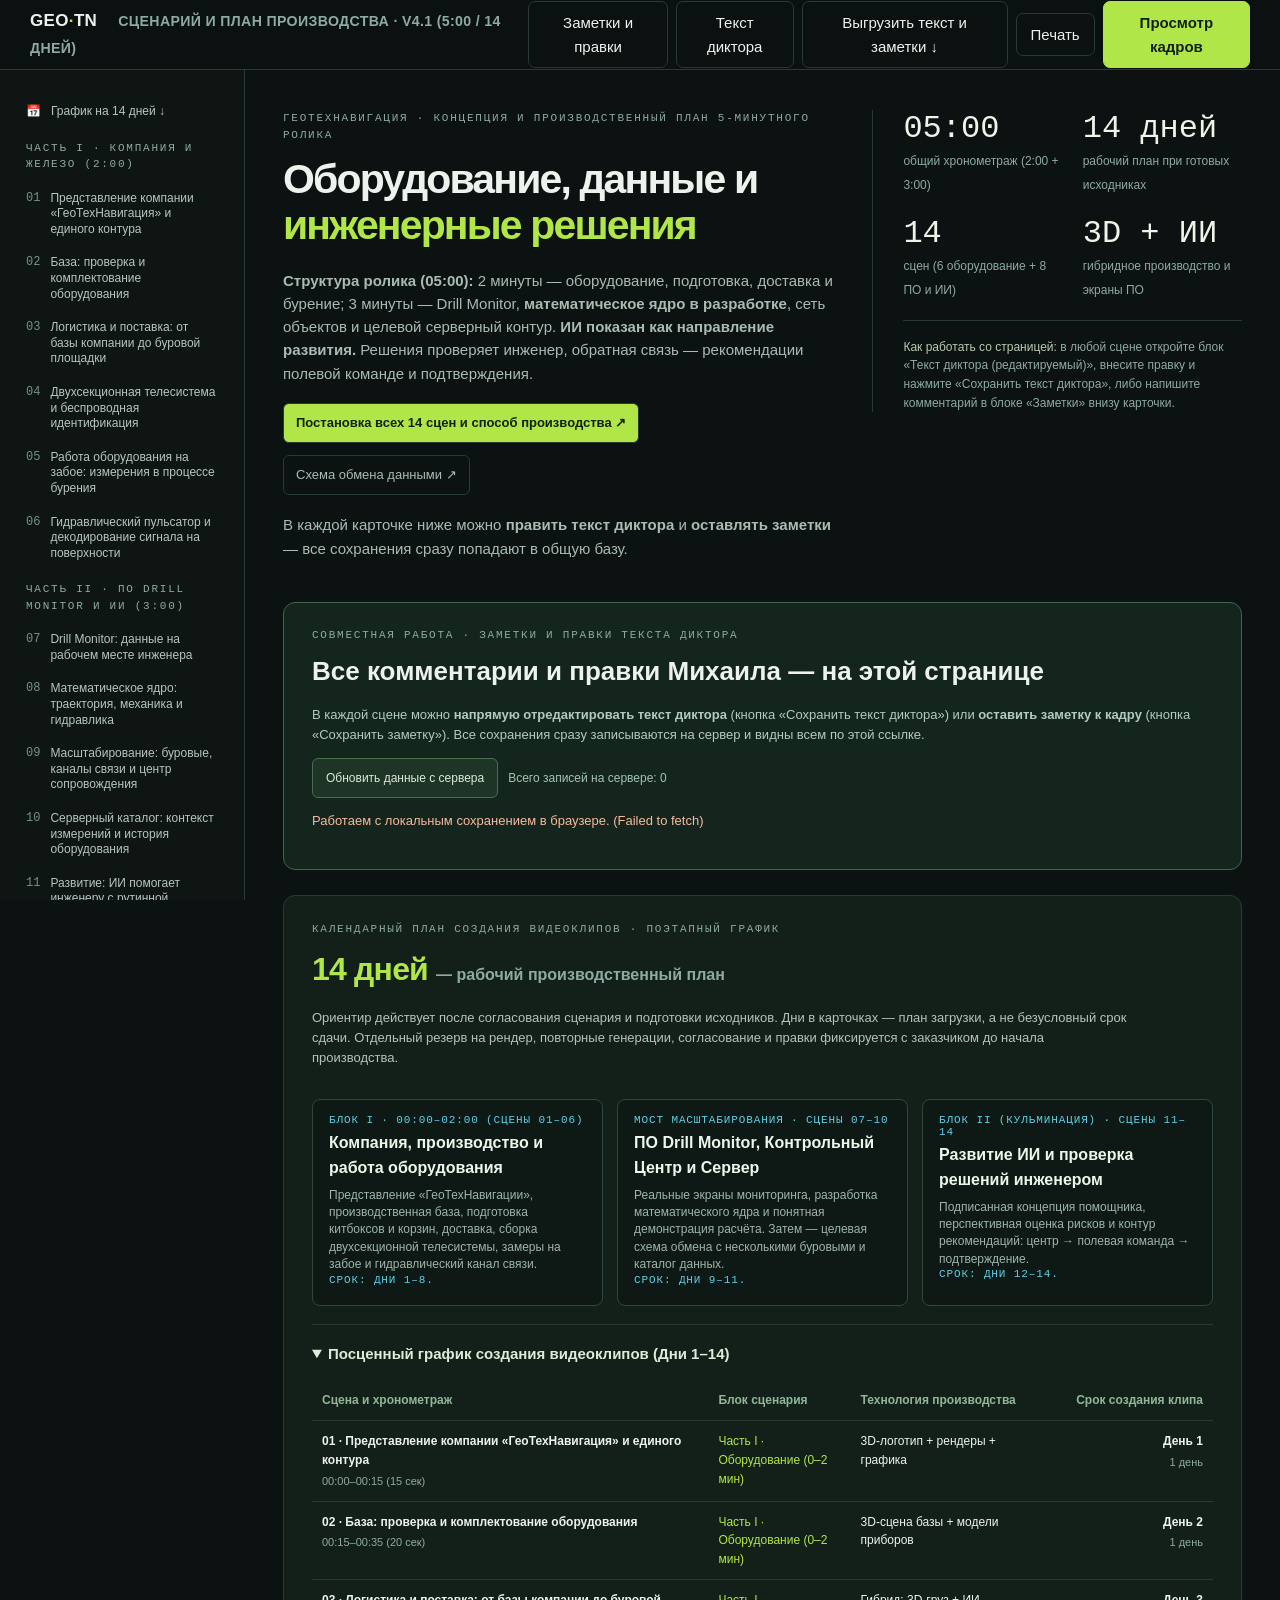
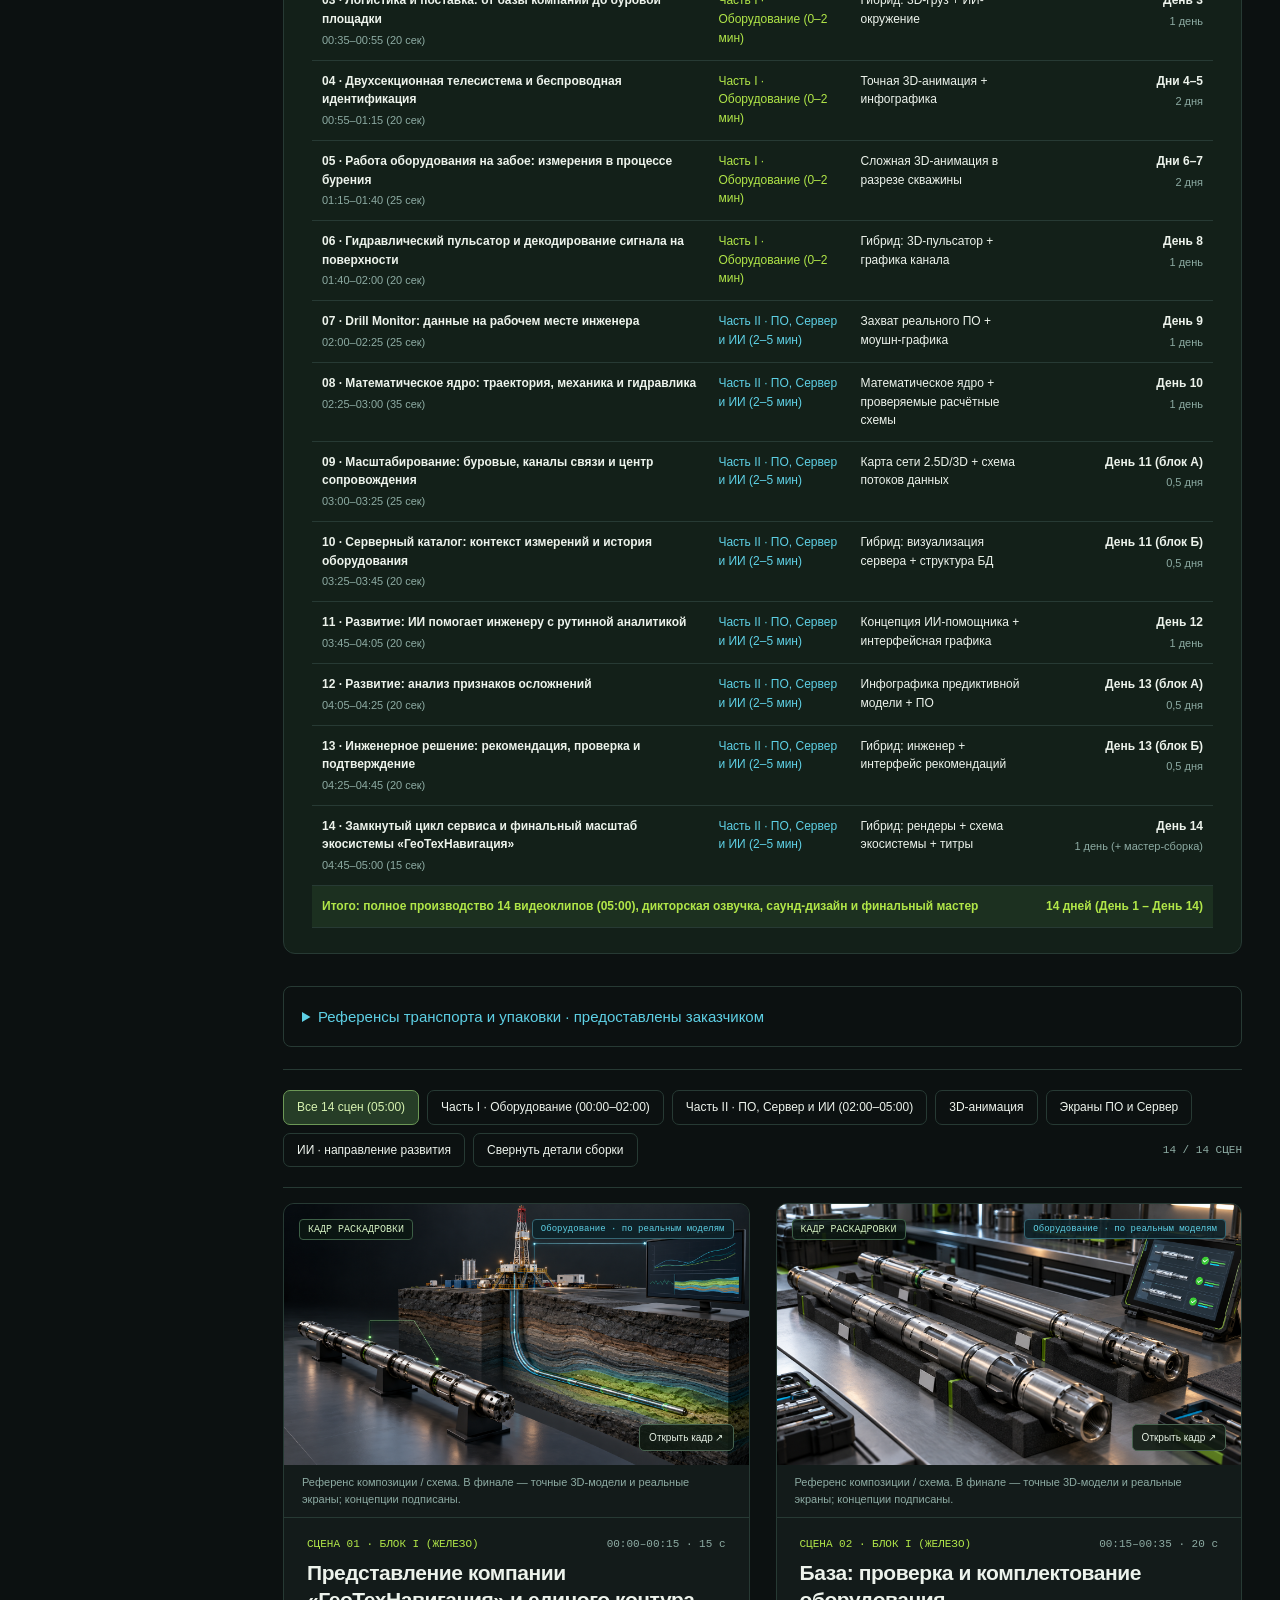
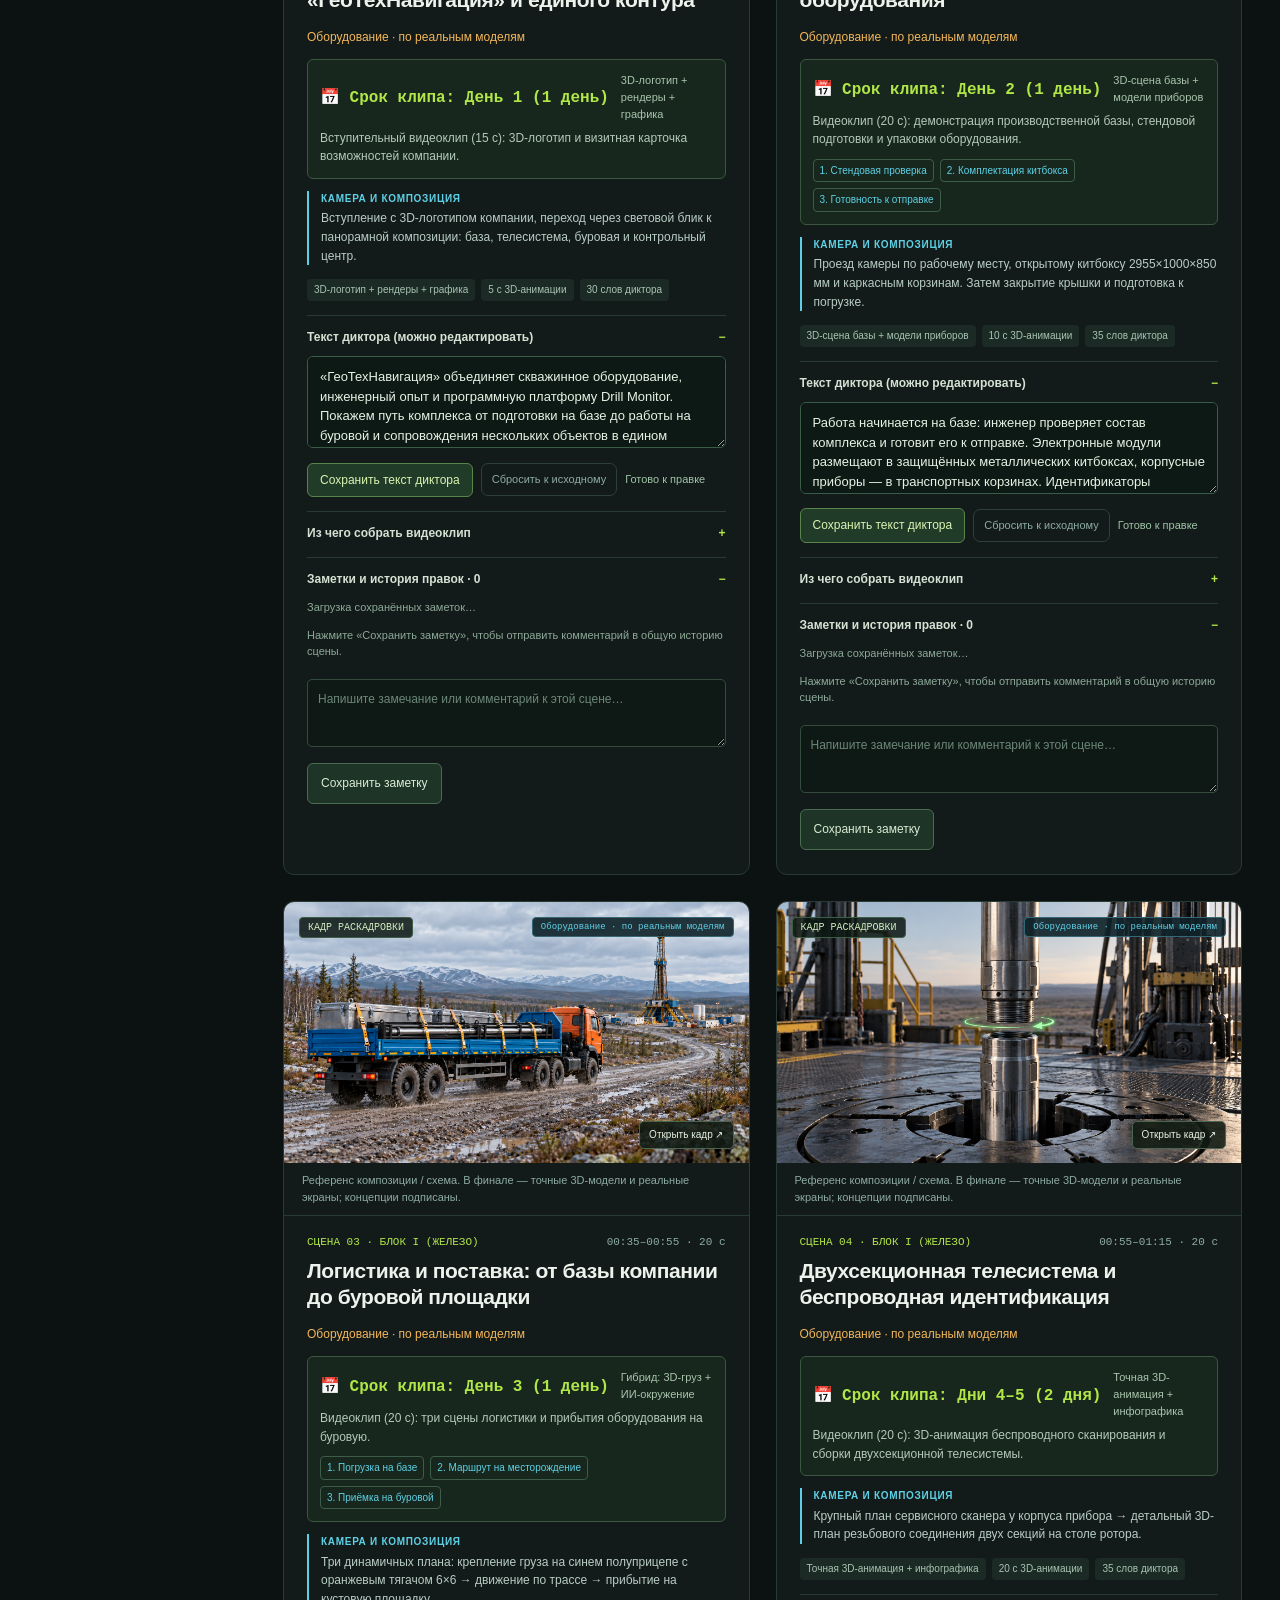
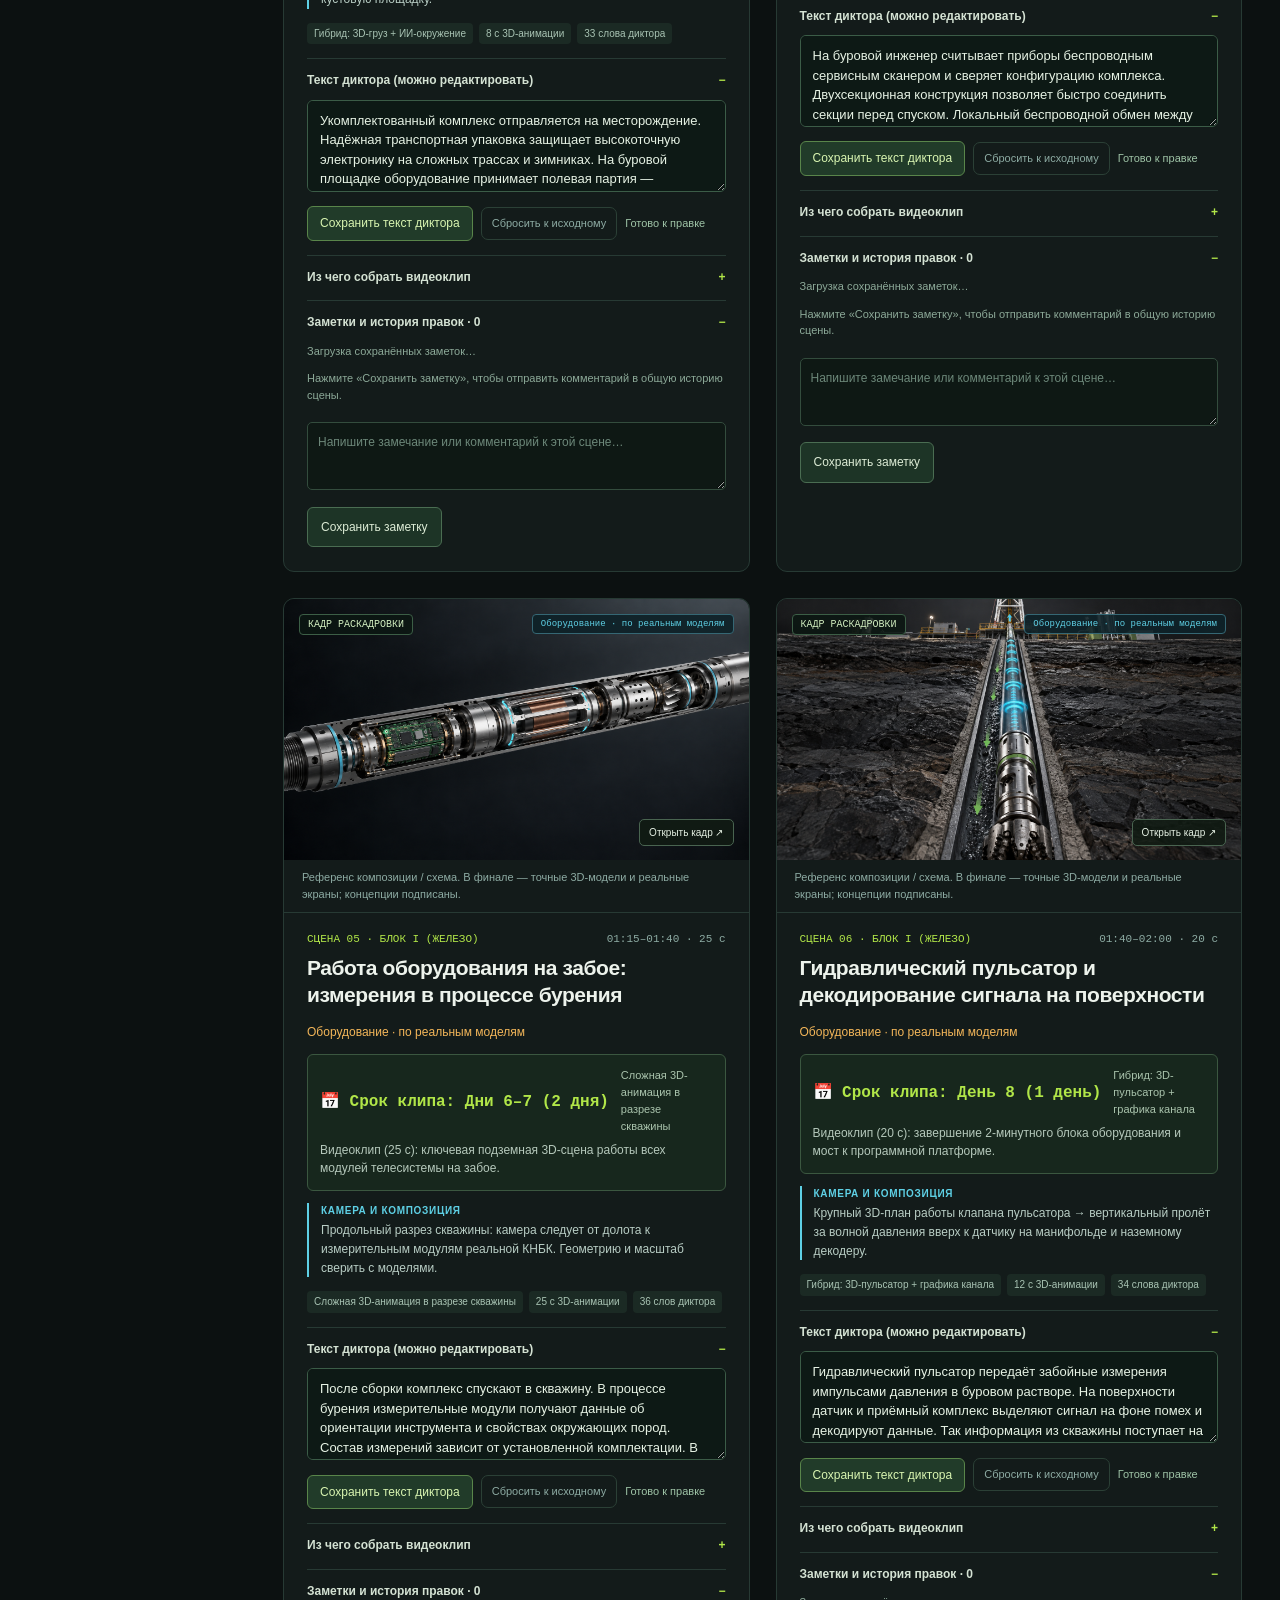
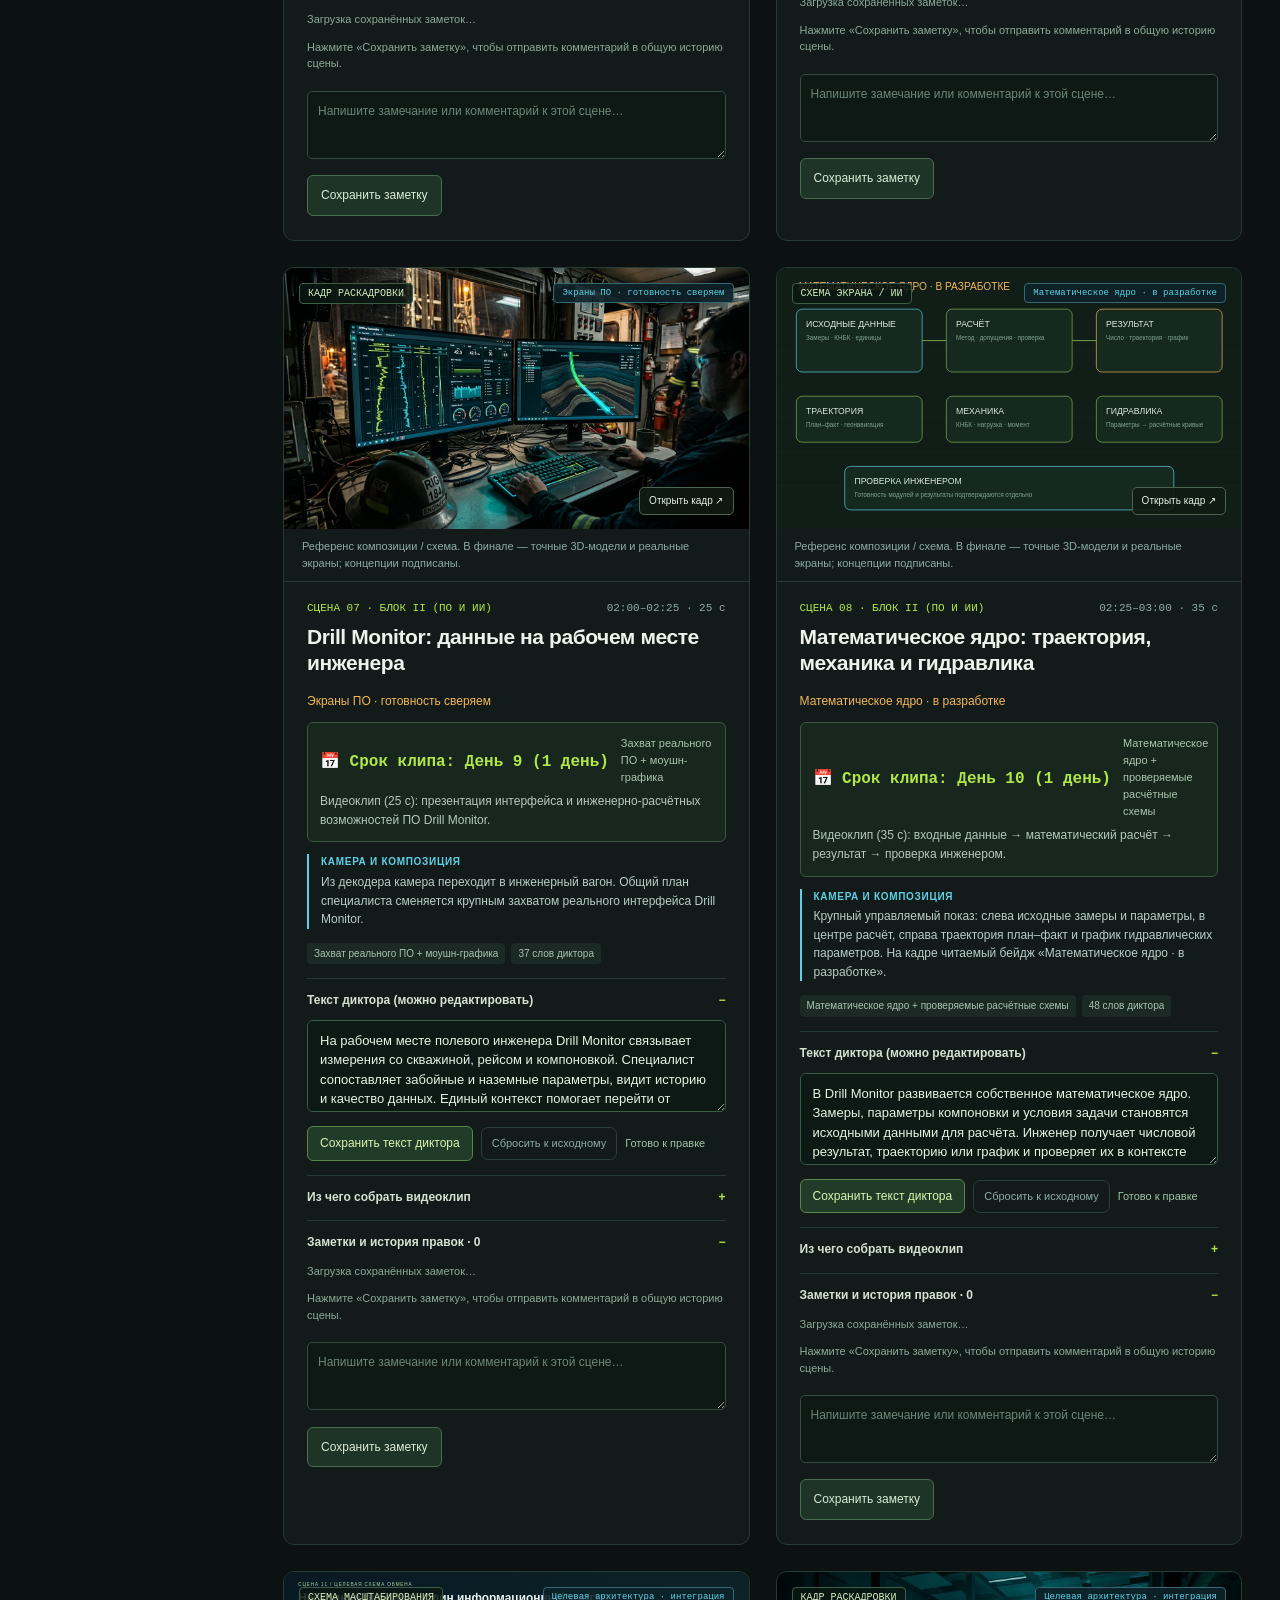
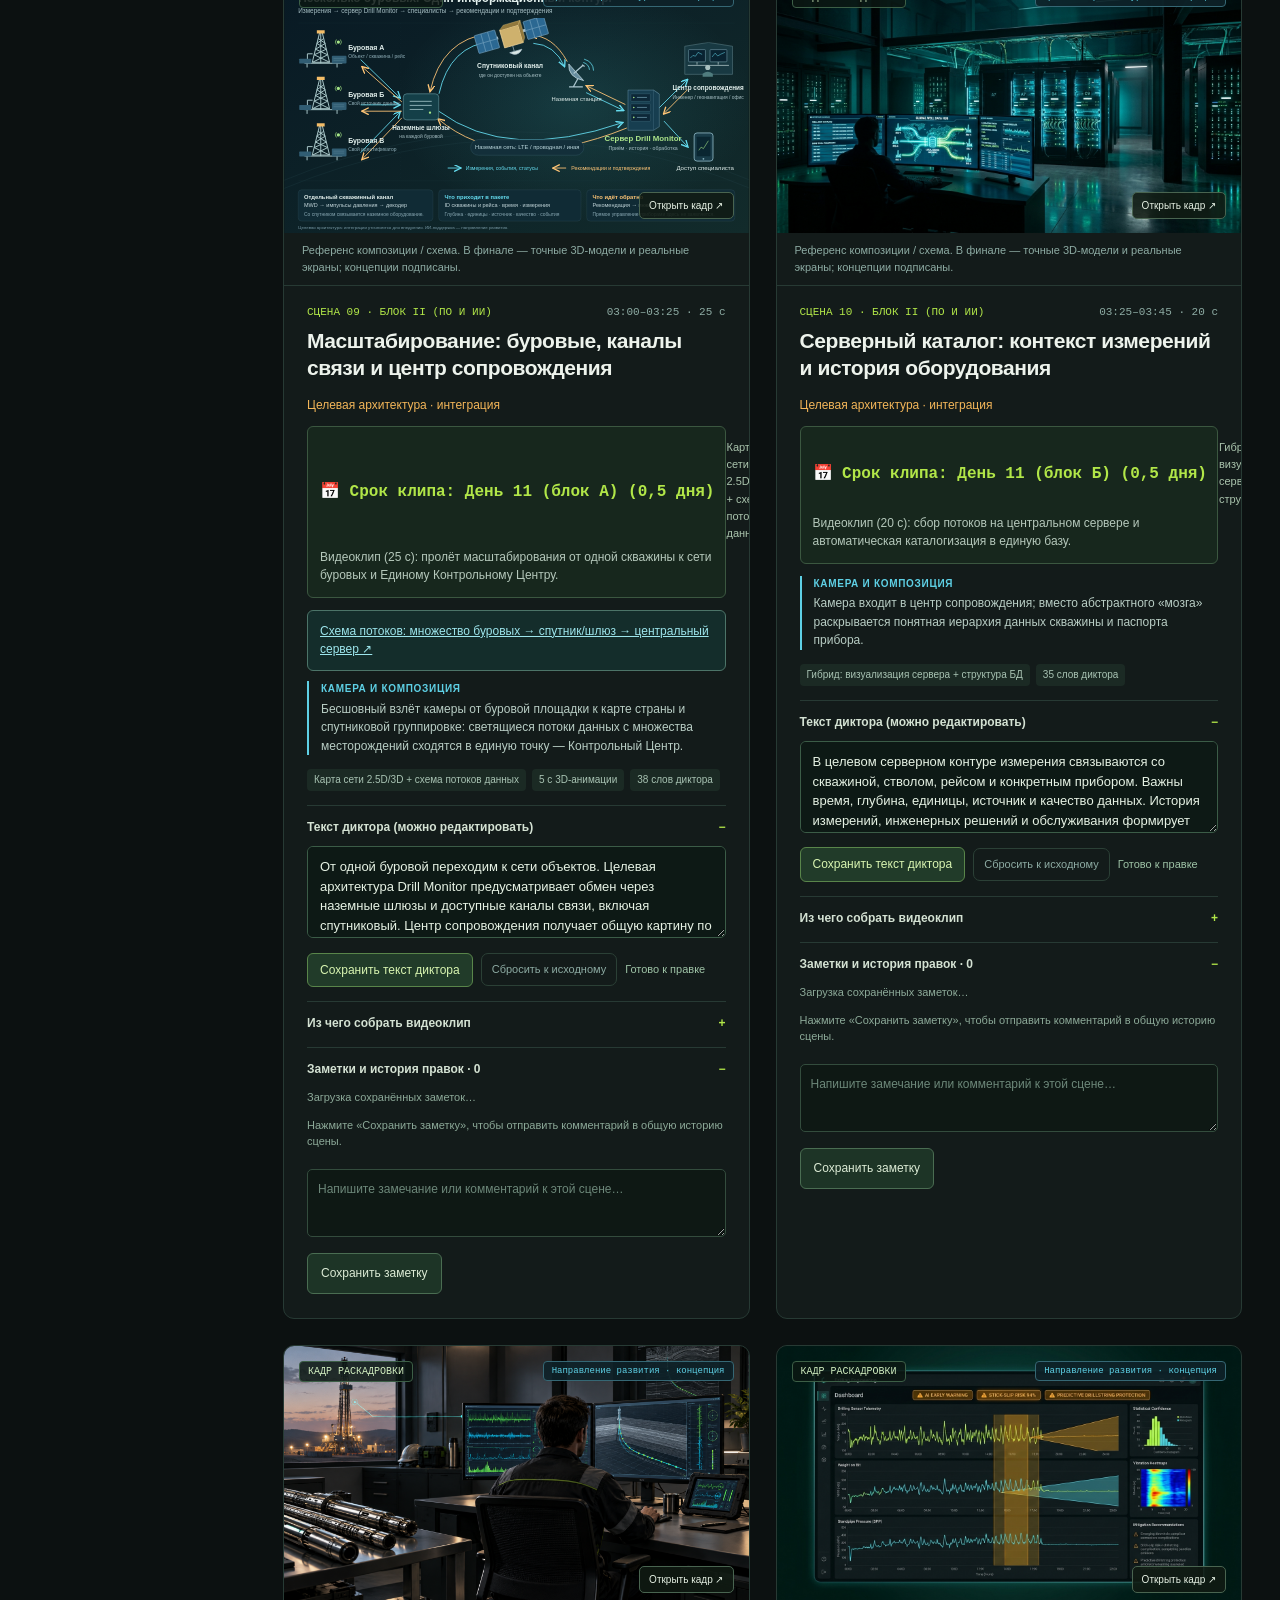
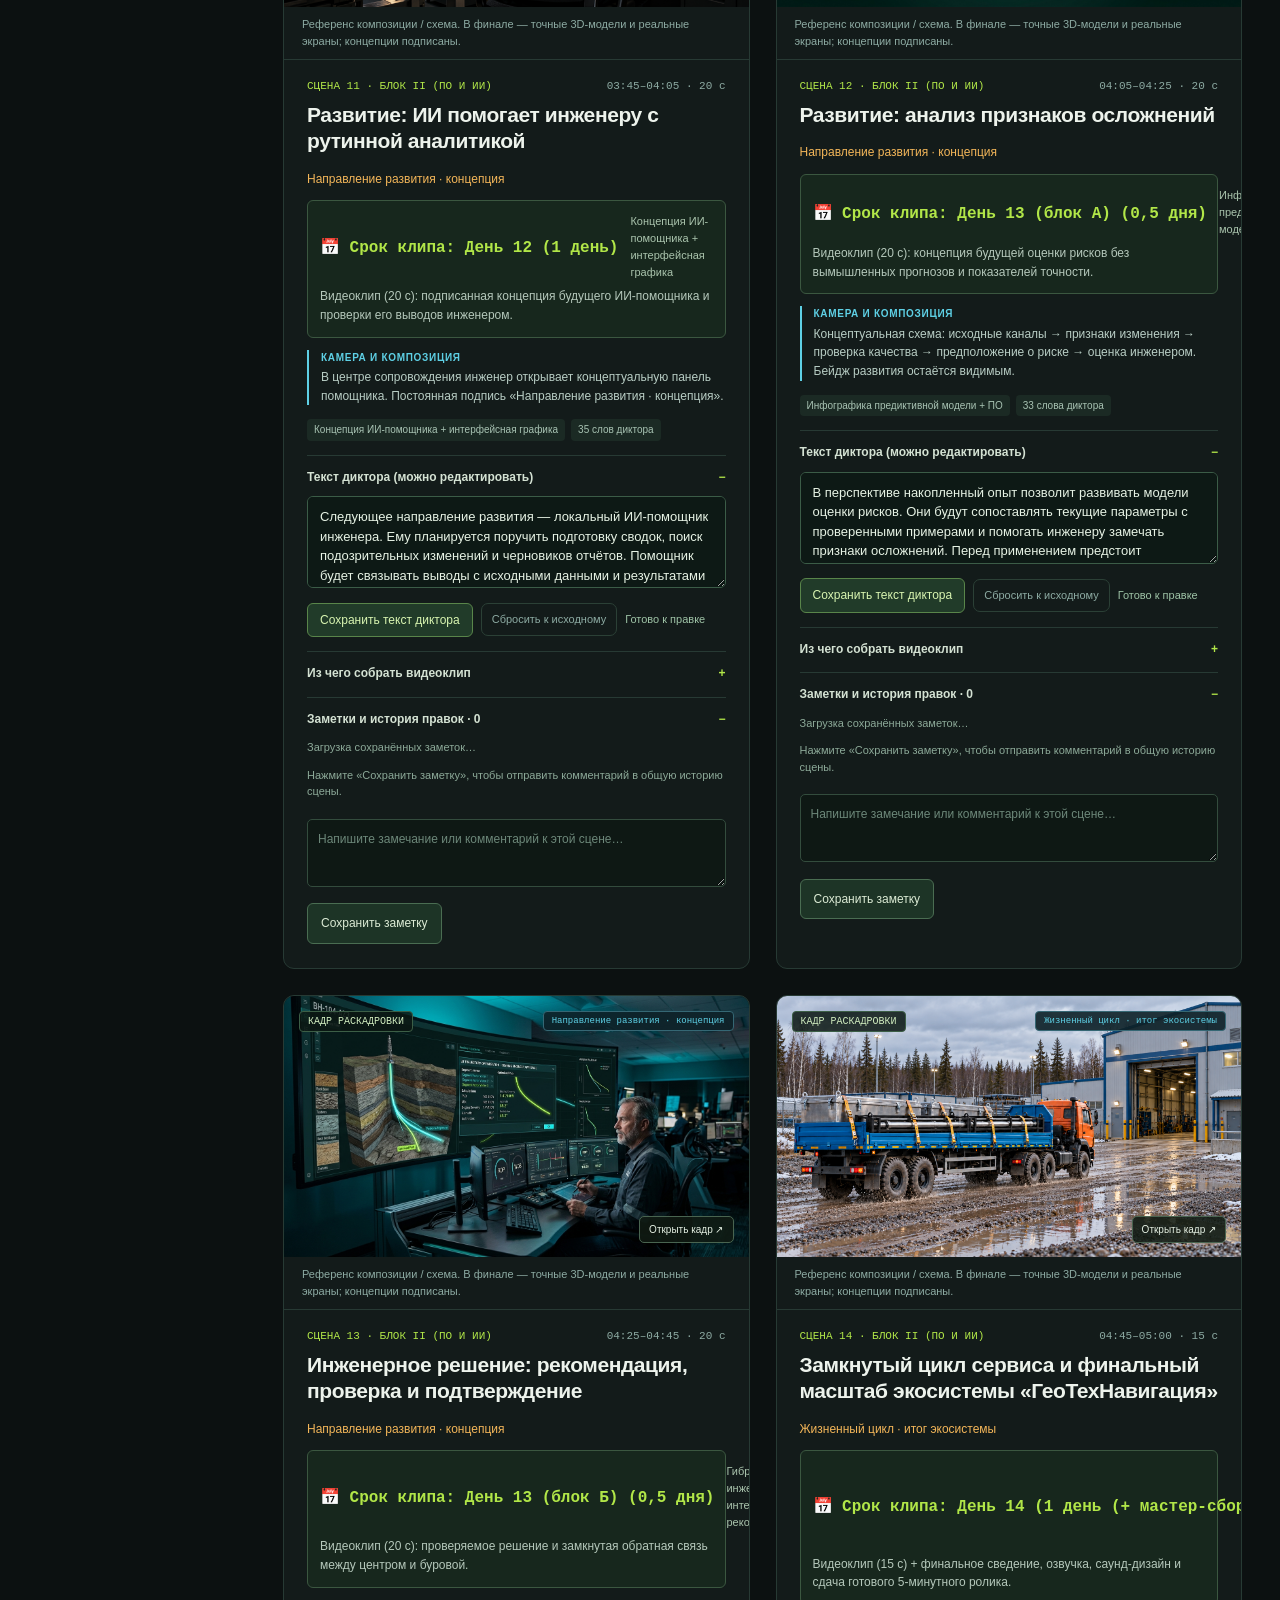
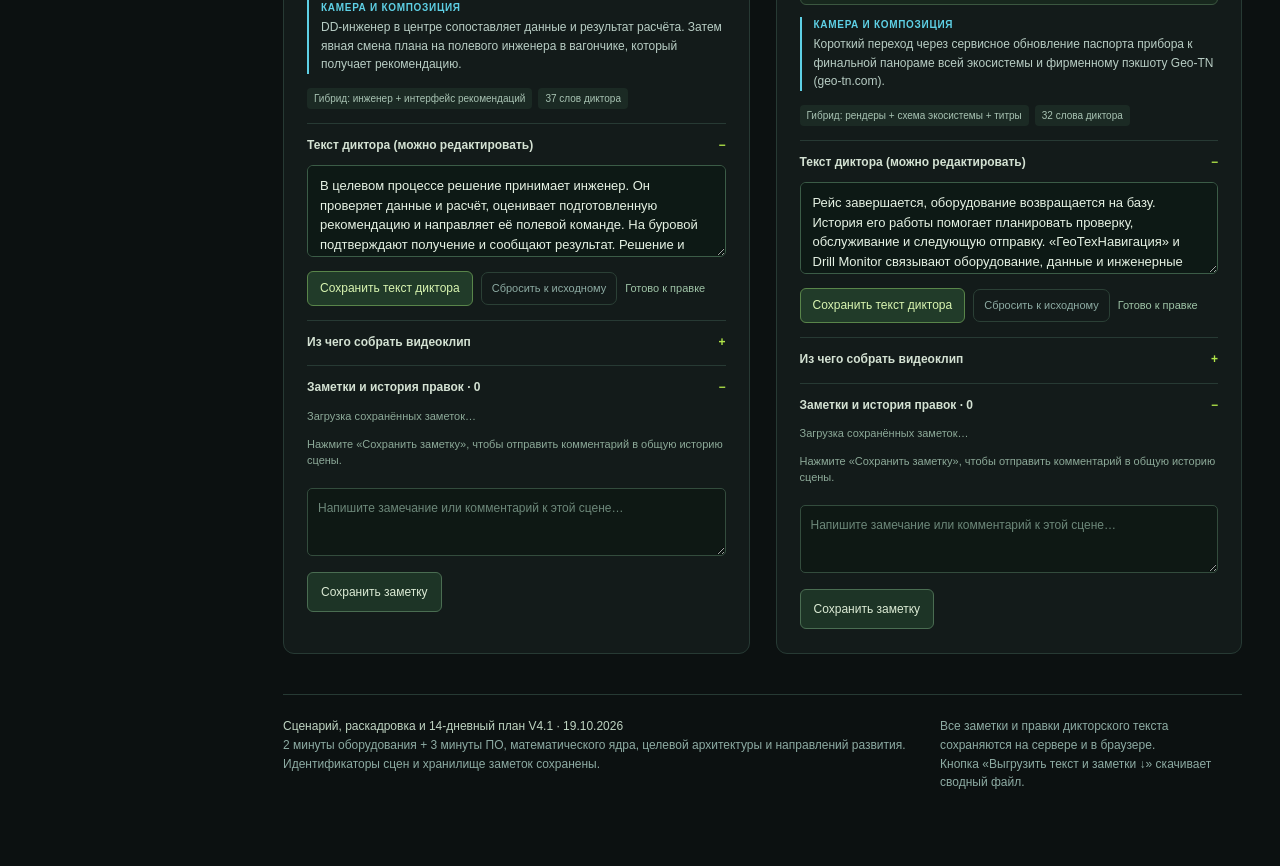
==== commit 94605cea: "Revise storyboard V4.1: mathematical core, AI roadmap, synchronized treatment; preserve notes" ====
--- a/index.html
+++ b/index.html
@@ -1,6 +1,6 @@
 <!doctype html>
 <html lang="ru"><head><meta charset="utf-8"><meta name="viewport" content="width=device-width,initial-scale=1">
-<title>Geo-TN · Drill Monitor — сценарий, раскадровка и план производства (14 дней)</title><meta name="description" content="Сценарий, раскадровка и 14-дневный план создания 5-минутного ролика Geo-TN и экосистемы Drill Monitor: 2 минуты — компания и оборудование, 3 минуты — ПО, Контрольный Центр, серверный каталог, локальный ИИ и управление бурением под контролем DD-инженера."><meta name="robots" content="noindex,nofollow,noarchive"><meta name="theme-color" content="#0c1111">
+<title>Geo-TN · Drill Monitor — сценарий и постановка V4.1</title><meta name="description" content="Ролик Geo-TN и Drill Monitor: 5 минут, 14 сцен. Реальное оборудование, математическое ядро в разработке, целевая архитектура обмена и ИИ как направление развития."><meta name="robots" content="noindex,nofollow,noarchive"><meta name="theme-color" content="#0c1111">
 <style>
 :root{color-scheme:dark;--bg:#0c1111;--panel:#131b1a;--muted:#8daba3;--line:#273a34;--green:#b1e648;--cyan:#5ed0e5;--amber:#f3b659;--ink:#edf3ec}*{box-sizing:border-box}html{scroll-behavior:smooth;scroll-padding-top:90px}body{margin:0;background:var(--bg);color:var(--ink);font:15px/1.55 "Segoe UI",Arial,sans-serif}button,a,input,textarea{font:inherit}button{cursor:pointer}a{color:inherit;text-decoration:none}button:focus-visible,a:focus-visible,textarea:focus-visible{outline:2px solid var(--cyan);outline-offset:4px}button{border:1px solid var(--line);background:transparent;color:var(--ink);border-radius:7px;padding:9px 14px}button:hover{background:#23352d;border-color:#64815e}.primary{background:var(--green);color:#122016;border-color:var(--green);font-weight:600}.primary:hover{background:#c7ed80}.top{position:sticky;top:0;z-index:20;height:70px;background:#0c1111ed;backdrop-filter:blur(14px);border-bottom:1px solid var(--line);display:flex;align-items:center;justify-content:space-between;padding:0 30px;gap:14px}.brand{font-size:17px;font-weight:650;letter-spacing:.02em}.brand i{font-style:normal;color:var(--green)}.top small{color:var(--muted);margin-left:16px}.actions{display:flex;gap:8px;align-items:center}.side{position:fixed;left:0;top:70px;bottom:0;width:245px;border-right:1px solid var(--line);padding:24px 14px;overflow:auto;background:#0e1513}.eyebrow{font:11px/1.5 Consolas,monospace;letter-spacing:.16em;text-transform:uppercase;color:var(--muted)}.side .eyebrow{padding:10px 12px 8px}.nav-link{display:flex;gap:10px;padding:8px 12px;margin:2px 0;border-radius:6px;color:#b6c5bf;font-size:12px;line-height:1.3}.nav-link b{color:#749483;font:12px Consolas,monospace}.nav-link:hover,.nav-link.active{background:#1b3024;color:#fff}.nav-link.active b{color:var(--green)}.side-foot{margin-top:18px;padding:16px 12px;border-top:1px solid var(--line);font-size:12px;color:var(--muted)}main{margin-left:245px;padding:40px 38px 65px;max-width:1800px}.hero{display:grid;grid-template-columns:1.2fr .8fr;gap:35px;align-items:start;margin-bottom:30px}.hero h1{font-size:clamp(30px,3.2vw,48px);line-height:1.12;letter-spacing:-.045em;font-weight:550;margin:14px 0 20px;max-width:740px}.hero h1 em{font-style:normal;color:var(--green)}.hero p{color:#a9bcb2;max-width:680px;margin:0 0 12px}.meta{border-left:1px solid var(--line);padding-left:30px;display:grid;grid-template-columns:1fr 1fr;gap:20px}.metric strong{display:block;font:32px/1.2 Consolas,monospace;color:#ecf5e8}.metric span{font-size:12px;color:var(--muted)}.legend{font-size:12px;color:var(--muted);grid-column:1/-1;border-top:1px solid var(--line);padding-top:17px}.legend b{color:#bacaaf;font-weight:500}.toolbar{display:flex;gap:8px;flex-wrap:wrap;align-items:center;padding:20px 0;margin-bottom:15px;border-top:1px solid var(--line);border-bottom:1px solid var(--line)}.toolbar button{font-size:12px;padding:7px 13px}.toolbar button.selected{background:#263d27;border-color:#6c9856;color:#d6f2b0}.toolbar .count{margin-left:auto;font:11px Consolas,monospace;color:var(--muted)}.grid{display:grid;grid-template-columns:1fr 1fr;gap:26px}.card{border:1px solid var(--line);border-radius:11px;background:var(--panel);overflow:hidden;scroll-margin-top:95px}.card[hidden]{display:none}.frame{display:block;width:100%;padding:0;border:0;border-radius:0;aspect-ratio:16/9;position:relative;overflow:hidden;background:#0b1615}.frame img,.frame svg{width:100%;height:100%;display:block;object-fit:cover;transition:transform .5s}.frame:hover img{transform:scale(1.035)}.frame:hover{border:0;background:#0b1615}.frame:after{content:"Открыть кадр ↗";position:absolute;right:15px;bottom:14px;padding:5px 9px;border:1px solid #496450;border-radius:5px;font-size:10px;background:#101b13df;color:#e4efe2}.tag{position:absolute;left:15px;top:15px;background:#0b1712d9;padding:4px 8px;border:1px solid #3c5e46;border-radius:4px;font:10px Consolas,monospace;color:#d2eec0}.phase-tag{position:absolute;right:15px;top:15px;background:#0e2228e6;padding:4px 8px;border:1px solid #356774;border-radius:4px;font:10px Consolas,monospace;color:var(--cyan)}.card-body{padding:20px 23px 24px}.scene-meta{display:flex;align-items:center;justify-content:space-between;gap:10px;font:11px Consolas,monospace;color:var(--muted)}.scene-meta strong{color:var(--green);font-weight:500}.card h2{font-size:21px;line-height:1.25;font-weight:550;letter-spacing:-.02em;margin:10px 0 15px}.camera{border-left:2px solid var(--cyan);padding-left:12px;color:#b8cdc4;font-size:12px}.camera b{display:block;font-size:10px;color:var(--cyan);letter-spacing:.07em;margin-bottom:3px;text-transform:uppercase}.chips{display:flex;flex-wrap:wrap;gap:6px;margin:14px 0}.chip{background:#1b2a24;color:#a8c3b3;border-radius:4px;padding:3px 7px;font-size:10px}.details{border-top:1px solid var(--line);margin-top:14px;padding-top:12px}.details summary{cursor:pointer;font-size:12px;color:#d4e2d3;list-style:none;display:flex;justify-content:space-between;font-weight:550}.details summary:after{content:"+";color:var(--green)}.details[open] summary:after{content:"−"}.voice-editor-wrap{margin-top:10px}.voice-edit{width:100%;resize:vertical;min-height:92px;background:#0d1915;color:#e6f2e4;border:1px solid #3b5c47;border-radius:6px;padding:10px 12px;font-size:13px;line-height:1.5}.voice-edit:focus{border-color:var(--green)}.voice-actions{display:flex;align-items:center;gap:8px;flex-wrap:wrap;margin-top:8px}.voice-save-btn{background:#213b29;color:#d9f5b1;border:1px solid #59854a;border-radius:6px;padding:7px 12px;font-size:12px;font-weight:500}.voice-save-btn:hover{background:#2c4f36}.voice-reset-btn{padding:7px 10px;font-size:11px;color:var(--muted);border-color:#2b4036}.voice-save-status{font-size:11px;color:#9fc4a7}.production{font-size:12px;color:#aebfb5;margin:12px 0}.production b{color:#e0e9dc;font-weight:500}.production ul{padding-left:18px;margin:6px 0 13px}.check{color:#8ca898;font-size:11px;padding:9px 12px;background:#0e1915;border-radius:5px}.notes{width:100%;resize:vertical;min-height:68px;background:#0e1814;color:#dce7d8;border:1px solid #334c3d;border-radius:5px;padding:10px;font-size:12px;margin-top:8px}.notes::placeholder{color:#6c8779}.footer{margin-top:40px;padding-top:22px;border-top:1px solid var(--line);display:flex;justify-content:space-between;gap:20px;color:var(--muted);font-size:12px}.footer b{color:#bfd4c2;font-weight:500}.fulltext{display:none;max-width:980px;margin:auto}.fulltext h2{font-size:24px;font-weight:550;margin:8px 0 12px}.fulltext section{padding:24px 0;border-bottom:1px solid var(--line)}.fulltext small{font:12px Consolas,monospace;color:var(--green)}.fulltext textarea{width:100%;min-height:88px;background:#0e1814;color:#e6f2e4;border:1px solid #3b5c47;border-radius:6px;padding:12px;font-size:15px;line-height:1.55;margin-top:8px}.view-text .grid,.view-text .toolbar{display:none}.view-text .fulltext{display:block}.modal{position:fixed;inset:0;background:#050c0bfa;z-index:80;overflow:auto;padding:28px 35px}.modal[hidden]{display:none}.modal-bar{display:flex;align-items:center;justify-content:space-between;gap:14px;max-width:1500px;margin:auto auto 20px}.modal-bar h2{font-size:20px;font-weight:550;margin:0}.modal-bar small{color:var(--green);font:12px Consolas,monospace}.modal-content{max-width:1500px;margin:auto;display:grid;grid-template-columns:1.65fr 1fr;gap:28px}.modal-image{aspect-ratio:16/9;border:1px solid var(--line);border-radius:10px;overflow:hidden}.modal-image img,.modal-image svg{width:100%;height:100%;object-fit:cover;display:block}.modal-copy{color:#b8cabb;font-size:14px}.modal-copy h3{font-size:11px;text-transform:uppercase;letter-spacing:.12em;color:var(--green);font-weight:500;margin:0 0 7px}.modal-copy p{margin:0 0 20px}.modal-copy ul{padding-left:18px;margin-bottom:20px}.modal-help{max-width:1500px;margin:20px auto;color:#729481;font-size:11px}.modal-open{overflow:hidden}
 @media(min-width:1450px){.grid{grid-template-columns:repeat(3,1fr)}.card h2{font-size:20px}}
@@ -10,27 +10,28 @@
 .references{border:1px solid var(--line);padding:18px;border-radius:8px;margin:0 0 22px}.references summary{cursor:pointer;color:var(--cyan)}.references p{color:var(--muted);font-size:12px}.ref-grid{display:grid;grid-template-columns:repeat(3,1fr);gap:15px}.ref-grid figure{margin:0;min-width:0}.ref-grid img{width:100%;height:200px;object-fit:contain;background:#111815;border-radius:6px}.ref-grid figcaption{font-size:11px;color:#a8beb0;margin-top:8px}@media(max-width:760px){.ref-grid{grid-template-columns:1fr}}
 .schedule-box{border:1px solid var(--line);border-radius:12px;padding:25px 28px;margin:25px 0 32px;background:#132019;scroll-margin-top:95px}.schedule-top{display:flex;justify-content:space-between;gap:22px;align-items:center;flex-wrap:wrap}.schedule-box h2{font-size:32px;font-weight:550;letter-spacing:-.025em;margin:8px 0;color:var(--green)}.schedule-box h2 span{font-size:16px;letter-spacing:0;color:var(--muted)}.schedule-box p{color:#b2c4b9;font-size:13px;max-width:820px}.pillars{display:grid;grid-template-columns:repeat(3,1fr);gap:14px;margin:18px 0}.pillar{background:#0e1915;border:1px solid #2e4739;border-radius:8px;padding:14px 16px}.pillar b{display:block;color:var(--cyan);font:11px Consolas,monospace;text-transform:uppercase;letter-spacing:.08em;margin-bottom:5px}.pillar strong{display:block;font-size:16px;color:#eef6ec;margin-bottom:6px}.pillar span{font-size:12px;color:#9eb5a8;line-height:1.45;display:block}.estimate{border-top:1px solid var(--line);margin-top:18px;padding-top:17px}.estimate summary{cursor:pointer;color:#ddecda;font-weight:550}.table-scroll{overflow:auto;margin-top:15px}table{width:100%;border-collapse:collapse;font-size:12px}th,td{text-align:left;padding:11px 10px;border-bottom:1px solid var(--line);vertical-align:top}th{color:#91b799}td:first-child{width:44%}td:last-child,th:last-child{text-align:right;white-space:nowrap}td small{display:block;color:var(--muted);font-size:11px;margin-top:3px}td a:hover{color:var(--green)}.subtotal td,tfoot th{color:var(--green);font-weight:650;background:#1c3020}.scene-price{border:1px solid #3b5740;padding:12px;border-radius:6px;background:#17271d;margin:12px 0}.scene-price .price-line{display:flex;justify-content:space-between;gap:12px;align-items:center}.scene-price strong{color:var(--green);font:16px Consolas,monospace;font-weight:600;white-space:nowrap}.scene-price .tech{color:#aac4ad;font-size:11px}.scene-price p{font-size:12px;color:#b5c8bb;margin:6px 0 0}.stage-strip{display:flex;flex-wrap:wrap;gap:6px;margin-top:10px}.stage-strip span{border:1px solid #3d5d49;border-radius:4px;color:var(--cyan);padding:3px 6px;font-size:10px}.view-text .schedule-box{display:none}@media(max-width:900px){.pillars{grid-template-columns:1fr}}
 .network-link a{display:block;padding:11px 12px;border:1px solid #4c7468;border-radius:6px;color:#9de5ec;background:#142d2b;font-size:12px;text-decoration:underline}.network-link{margin:10px 0}
+.status-note{color:var(--amber);font-size:12px;margin:5px 0 12px}.reference-note{font-size:11px;color:var(--muted);padding:9px 18px;margin:0;border-bottom:1px solid var(--line)}.production-entry{display:inline-block;border:1px solid var(--line);border-radius:6px;padding:9px 12px;margin:6px 8px 6px 0;font-size:13px}.phase-tag{max-width:65%;font-size:9px;text-align:right}@media(max-width:600px){.phase-tag{max-width:61%}}
 </style><link rel="stylesheet" href="review.css?v=2.4"></head><body>
-<header class="top"><div class="brand">GEO<i>·</i>TN <small>СЦЕНАРИЙ И ПЛАН ПРОИЗВОДСТВА · V4.0 (5:00 / 14 ДНЕЙ)</small></div><div class="actions"><button id="voiceButton">Текст диктора</button><button id="notesExport">Выгрузить текст и заметки ↓</button><button id="printButton">Печать</button><button class="primary" id="showButton">Просмотр кадров</button></div></header>
+<header class="top"><div class="brand">GEO<i>·</i>TN <small>СЦЕНАРИЙ И ПЛАН ПРОИЗВОДСТВА · V4.1 (5:00 / 14 ДНЕЙ)</small></div><div class="actions"><button id="voiceButton">Текст диктора</button><button id="notesExport">Выгрузить текст и заметки ↓</button><button id="printButton">Печать</button><button class="primary" id="showButton">Просмотр кадров</button></div></header>
 <aside class="side">
   <a class="nav-link" href="#schedule"><b>📅</b><span>График на 14 дней ↓</span></a>
   <div class="eyebrow">Часть I · Компания и железо (2:00)</div>
   <nav id="nav-part1" aria-label="Часть 1: Оборудование"></nav>
   <div class="eyebrow">Часть II · ПО Drill Monitor и ИИ (3:00)</div>
   <nav id="nav-part2" aria-label="Часть 2: ПО и ИИ"></nav>
-  <div class="side-foot">2 мин: Компания и оборудование.<br>3 мин: ПО, Сервер, локальный ИИ и DD-управление.<br><br>План производства: 14 дней</div>
+  <div class="side-foot">2 мин: Компания и оборудование.<br>3 мин: ПО, матядро, целевая архитектура и развитие ИИ.<br><br>План производства: 14 дней</div>
 </aside>
 <main>
   <div class="hero">
     <div>
       <div class="eyebrow">ГеоТехНавигация · Концепция и производственный план 5-минутного ролика</div>
-      <h1>От собственного оборудования — к <em>ИИ-управлению бурением</em></h1>
-      <p><b>Структура ролика (05:00):</b> первые <b>2 минуты</b> раскрывают компанию «ГеоТехНавигация», производственную базу и работу оборудования в скважине; следующие <b>3 минуты</b> показывают программный комплекс <b>Drill Monitor</b>, масштабирование через <b>Единый Контрольный Центр</b> с каталогизацией данных на сервере, работу <b>локального настроенного ИИ</b> (предупреждения и предиктивный анализ проблем на базе реальной статистики) и целевую модель — <b>полное управление бурением и построением скважины через ИИ под контролем опытного DD-инженера</b>.</p>
+      <h1>Оборудование, данные и <em>инженерные решения</em></h1>
+      <p><b>Структура ролика (05:00):</b> 2 минуты — оборудование, подготовка, доставка и бурение; 3 минуты — Drill Monitor, <b>математическое ядро в разработке</b>, сеть объектов и целевой серверный контур. <b>ИИ показан как направление развития.</b> Решения проверяет инженер, обратная связь — рекомендации полевой команде и подтверждения.</p><p><a class="primary production-entry" href="production.html">Постановка всех 14 сцен и способ производства ↗</a> <a class="production-entry" href="network.html">Схема обмена данными ↗</a></p>
       <p>В каждой карточке ниже можно <b>править текст диктора</b> и <b>оставлять заметки</b> — все сохранения сразу попадают в общую базу.</p>
     </div>
     <div class="meta">
       <div class="metric"><strong>05:00</strong><span>общий хронометраж (2:00 + 3:00)</span></div>
-      <div class="metric"><strong>14 дней</strong><span>общий срок создания ролика</span></div>
+      <div class="metric"><strong>14 дней</strong><span>рабочий план при готовых исходниках</span></div>
       <div class="metric"><strong>14</strong><span>сцен (6 оборудование + 8 ПО и ИИ)</span></div>
       <div class="metric"><strong>3D + ИИ</strong><span>гибридное производство и экраны ПО</span></div>
       <div class="legend"><b>Как работать со страницей:</b> в любой сцене откройте блок «Текст диктора (редактируемый)», внесите правку и нажмите «Сохранить текст диктора», либо напишите комментарий в блоке «Заметки» внизу карточки.</div>
@@ -41,8 +42,8 @@
     <div class="schedule-top">
       <div>
         <div class="eyebrow">Календарный план создания видеоклипов · поэтапный график</div>
-        <h2>14 календарных дней <span>на полное производство всех 14 сцен и мастер-сборку</span></h2>
-        <p>Под каждую сцену закреплён конкретный срок создания видеоклипа. Производство идёт последовательно: от 3D-сцен оборудования и забойной телеметрии к экранам Drill Monitor, серверной архитектуре, модулям локального ИИ и финальному озвучиванию.</p>
+        <h2>14 дней <span>— рабочий производственный план</span></h2>
+        <p>Ориентир действует после согласования сценария и подготовки исходников. Дни в карточках — план загрузки, а не безусловный срок сдачи. Отдельный резерв на рендер, повторные генерации, согласование и правки фиксируется с заказчиком до начала производства.</p>
       </div>
     </div>
     <div class="pillars">
@@ -54,12 +55,12 @@
       <div class="pillar">
         <b>Мост масштабирования · Сцены 07–10</b>
         <strong>ПО Drill Monitor, Контрольный Центр и Сервер</strong>
-        <span>Демонстрация возможностей Drill Monitor (мониторинг, КНБК, траектория план–факт, геонавигация) и масштабируемость: потоки со множества буровых стекаются в Единый Контрольный Центр и каталогизируются на сервере. <b>Срок: Дни 9–11.</b></span>
+        <span>Реальные экраны мониторинга, разработка математического ядра и понятная демонстрация расчёта. Затем — целевая схема обмена с несколькими буровыми и каталог данных. <b>Срок: Дни 9–11.</b></span>
       </div>
       <div class="pillar">
         <b>Блок II (Кульминация) · Сцены 11–14</b>
-        <strong>Локальный ИИ, предиктивный анализ и DD-автопилот</strong>
-        <span>Работа локального ИИ по каталогизированной базе (предупреждения и сбор статистики), предиктивный анализ проблем на реальной статистике и глобальная модель: полное управление бурением через ИИ под контролем опытного DD-инженера. <b>Срок: Дни 12–14.</b></span>
+        <strong>Развитие ИИ и проверка решений инженером</strong>
+        <span>Подписанная концепция помощника, перспективная оценка рисков и контур рекомендаций: центр → полевая команда → подтверждение. <b>Срок: Дни 12–14.</b></span>
       </div>
     </div>
     <details class="estimate" open>
@@ -102,7 +103,7 @@
     <button data-filter="part2">Часть II · ПО, Сервер и ИИ (02:00–05:00)</button>
     <button data-filter="3d">3D-анимация</button>
     <button data-filter="ui">Экраны ПО и Сервер</button>
-    <button data-filter="ai">Локальный ИИ и Предиктив</button>
+    <button data-filter="ai">ИИ · направление развития</button>
     <button id="expandButton">Свернуть детали сборки</button>
     <span class="count" id="count">14 / 14 СЦЕН</span>
   </div>
@@ -111,7 +112,7 @@
   <article class="fulltext" id="fulltext"></article>
 
   <footer class="footer">
-    <div><b>Сценарий, раскадровка и 14-дневный план V4.0 · 19.10.2026</b><br>Структура 2 мин (Компания и оборудование) + 3 мин (Drill Monitor, Контрольный Центр, Сервер, Локальный ИИ и управление бурением под контролем DD-инженера).</div>
+    <div><b>Сценарий, раскадровка и 14-дневный план V4.1 · 19.10.2026</b><br>2 минуты оборудования + 3 минуты ПО, математического ядра, целевой архитектуры и направлений развития. Идентификаторы сцен и хранилище заметок сохранены.</div>
     <div>Все заметки и правки дикторского текста сохраняются на сервере и в браузере.<br>Кнопка «Выгрузить текст и заметки ↓» скачивает сводный файл.</div>
   </footer>
 </main>
@@ -132,337 +133,479 @@
 "use strict";
 const scenes = [
   {
-    id: 1,
-    part: "part1",
-    partLabel: "ЧАСТЬ I · КОМПАНИЯ И ОБОРУДОВАНИЕ",
-    title: "Представление компании «ГеоТехНавигация» и единого контура",
-    time: "00:00–00:15",
-    duration: 15,
-    threeD: 5,
-    scheduleDays: "День 1",
-    clipEffort: "1 день",
-    technology: "3D-логотип + рендеры + графика",
-    tags: ["part1", "3d", "hybrid"],
-    image: "assets/01-ecosystem.png",
-    mode: "hybrid",
-    voice: "Компания «ГеоТехНавигация» разрабатывает, производит и сопровождает современные телеметрические комплексы для направленного бурения. Собственная инженерно-производственная база, надёжное скважинное оборудование и программная платформа Drill Monitor объединены в единый технологический контур.",
-    camera: "Вступление с 3D-логотипом компании, переход через световой блик к панорамной композиции: база, телесистема, буровая и контрольный центр.",
-    motion: "Проявление объёмного логотипа Geo-TN, затем плавный пролёт по ключевым узлам экосистемы компании.",
-    objects: ["Фирменный 3D-логотип «ГеоТехНавигация»", "Рендер телесистемы MWD/LWD", "Инженерно-производственная база", "Контур связи с буровой и ПО"],
-    build: "Анимация векторного/3D логотипа и композитинг со слоями оборудования в DaVinci Resolve / Fusion.",
-    transition: "Световой блик переходит на металлический китбокс в производственном цеху компании.",
-    check: "Чёткое позиционирование компании с первых секунд: своё производство, свои приборы, свои технологии.",
-    deliverable: "Вступительный видеоклип (15 с): 3D-логотип и визитная карточка возможностей компании."
-  },
-  {
-    id: 2,
-    part: "part1",
-    partLabel: "ЧАСТЬ I · КОМПАНИЯ И ОБОРУДОВАНИЕ",
-    title: "Производственная база, поверка и комплектование оборудования",
-    time: "00:15–00:35",
-    duration: 20,
-    threeD: 10,
-    scheduleDays: "День 2",
-    clipEffort: "1 день",
-    technology: "3D-сцена базы + модели приборов",
-    tags: ["part1", "3d", "hybrid"],
-    image: "assets/03-preparation.png",
-    mode: "3d",
-    voice: "Работа начинается на производственной и сервисной базе компании. Здесь изготавливаются, проходят стендовую проверку и калибровку модули телесистемы. Перед выездом проверенная электроника укладывается в защищённые металлические китбоксы, а корпусные приборы — в силовые транспортные корзины.",
-    camera: "Средний и крупный план сборочно-испытательного участка под углом 35°; проезд камеры вдоль стенда, китбокса (2955×1000×850 мм) и каркасных корзин.",
-    motion: "Калибровка прибора на стенде, фиксация серийного номера и электронного паспорта, закрытие крышки китбокса.",
-    objects: ["Точные 3D-модели приборов Geo-TN", "Испытательный/сервисный стенд", "Металлический китбокс (2955×1000×850 мм, 260 кг)", "Прямоугольные каркасные корзины с трубными модулями"],
-    build: "Использовать утверждённые 3D-модели приборов и упаковки по точным габаритам заказчика.",
-    transition: "Закрытый китбокс и корзины перемещаются в зону погрузки на полуприцеп.",
-    check: "Показать культуру собственного производства и полное соответствие геометрии китбоксов и корзин референсам.",
-    deliverable: "Видеоклип (20 с): демонстрация производственной базы, стендовой подготовки и упаковки оборудования.",
-    stages: ["Стендовая проверка", "Комплектация китбокса", "Готовность к отправке"]
-  },
-  {
-    id: 3,
-    part: "part1",
-    partLabel: "ЧАСТЬ I · КОМПАНИЯ И ОБОРУДОВАНИЕ",
-    title: "Логистика и поставка: от базы компании до буровой площадки",
-    time: "00:35–00:55",
-    duration: 20,
-    threeD: 8,
-    scheduleDays: "День 3",
-    clipEffort: "1 день",
-    technology: "Гибрид: 3D-груз + ИИ-окружение",
-    tags: ["part1", "hybrid", "ai"],
-    image: "assets/04-delivery.png",
-    mode: "hybrid",
-    voice: "Укомплектованный комплекс отправляется на месторождение. Надёжная транспортная упаковка защищает высокоточную электронику на сложных трассах и зимниках. На буровой площадке оборудование принимает полевая партия — комплекс полностью готов к сборке и спуску в скважину.",
-    camera: "Три динамичных плана: крепление груза на синем полуприцепе с оранжевым тягачом 6×6 → движение по трассе → прибытие на кустовую площадку.",
-    motion: "0–6 с: фиксация китбоксов и корзин; 6–14 с: движение тягача к месторождению; 14–20 с: заезд на буровую и разгрузка.",
-    objects: ["Оранжевый тягач 6×6 с синим бортовым полуприцепом", "Закреплённые китбоксы и корзины", "Трасса и панорама буровой установки"],
-    build: "Крупные планы груза и машины — управляемое 3D по фотореференсу заказчика; дальние планы дороги и атмосферы — выверенные ИИ-вставки.",
-    transition: "Открытие китбокса на буровой переходит к считыванию приборов сканером.",
-    check: "Сохранить единый внешний вид тягача, полуприцепа и контейнеров во всех кадрах.",
-    deliverable: "Видеоклип (20 с): три сцены логистики и прибытия оборудования на буровую.",
-    stages: ["Погрузка на базе", "Маршрут на месторождение", "Приёмка на буровой"]
-  },
-  {
-    id: 4,
-    part: "part1",
-    partLabel: "ЧАСТЬ I · КОМПАНИЯ И ОБОРУДОВАНИЕ",
-    title: "Двухсекционная телесистема и беспроводная идентификация",
-    time: "00:55–01:15",
-    duration: 20,
-    threeD: 20,
-    scheduleDays: "Дни 4–5",
-    clipEffort: "2 дня",
-    technology: "Точная 3D-анимация + инфографика",
-    tags: ["part1", "3d"],
-    image: "assets/04-two-sections.png",
-    mode: "3d",
-    voice: "На буровой инженер считывает приборы беспроводным сервисным сканером, мгновенно проверяя конфигурацию. Двухсекционная архитектура телесистемы ускоряет монтаж: секции быстро соединяются прямо в роторе, обмениваются данными по локальному беспроводному каналу и обеспечивают стопроцентную взаимозаменяемость модулей в полевых условиях.",
-    camera: "Крупный план сервисного сканера у корпуса прибора → детальный 3D-план резьбового соединения двух секций на столе ротора.",
-    motion: "Импульс беспроводного считывания ID → соосное сближение и свинчивание двух секций → визуализация локальной межсекционной связи.",
-    objects: ["Сервисный беспроводной сканер", "Две секции телесистемы в реальной геометрии", "Резьбовой стык и стол ротора", "Резервная секция на мостках"],
-    build: "Полноценная 3D-анимация в Blender по конструкторским моделям компании + графический слой идентификаторов и межсекционного обмена.",
-    transition: "Собранная колонна начинает спуск в скважину — камера уходит за ней под землю.",
-    check: "Выдержать точную кинематику сборки и показать преимущество модульной двухсекционной конструкции.",
-    deliverable: "Видеоклип (20 с): 3D-анимация беспроводного сканирования и сборки двухсекционной телесистемы."
-  },
-  {
-    id: 5,
-    part: "part1",
-    partLabel: "ЧАСТЬ I · КОМПАНИЯ И ОБОРУДОВАНИЕ",
-    title: "Работа оборудования на забое: измерения в процессе бурения",
-    time: "01:15–01:40",
-    duration: 25,
-    threeD: 25,
-    scheduleDays: "Дни 6–7",
-    clipEffort: "2 дня",
-    technology: "Сложная 3D-анимация в разрезе скважины",
-    tags: ["part1", "3d"],
-    image: "assets/06-downhole-modules.png",
-    mode: "3d",
-    voice: "В скважине телесистема работает в экстремальных забойных условиях. Инклинометрический модуль непрерывно определяет зенитный угол и азимут ствола. Модули гамма-каротажа и резистивиметрии считывают геологические характеристики пласта вокруг долота, а собственный турбогенератор или батарейная секция надёжно питают всю подземную электронику.",
-    camera: "Продольный 3D-разрез скважины и корпуса КНБК (50–70 мм): пролёт от вращающегося долота вдоль всех измерительных модулей.",
-    motion: "Разрушение породы долотом, поочерёдная подсветка инклинометра, гамма-модуля и резистивиметра, вращение лопаток турбины генератора в потоке раствора.",
-    objects: ["Долото и забой", "Инклинометрический модуль", "Модуль гамма-каротажа и резистивиметр", "Турбогенератор в разрезе + схема батарейного варианта"],
-    build: "Детальная 3D-сцена подземного бурения в Blender с полупрозрачным разрезом корпуса и пластовыми изолиниями.",
-    transition: "Поток данных от измерительных модулей передаётся в узел гидравлического пульсатора.",
-    check: "Строго соблюсти порядок расположения модулей в реальной КНБК «ГеоТехНавигации».",
-    deliverable: "Видеоклип (25 с): ключевая подземная 3D-сцена работы всех модулей телесистемы на забое."
-  },
-  {
-    id: 6,
-    part: "part1",
-    partLabel: "ЧАСТЬ I · КОМПАНИЯ И ОБОРУДОВАНИЕ",
-    title: "Гидравлический пульсатор и декодирование сигнала на поверхности",
-    time: "01:40–02:00",
-    duration: 20,
-    threeD: 12,
-    scheduleDays: "День 8",
-    clipEffort: "1 день",
-    technology: "Гибрид: 3D-пульсатор + графика канала",
-    tags: ["part1", "3d", "hybrid"],
-    image: "assets/07-pressure-telemetry.png",
-    mode: "3d",
-    voice: "Гидравлический пульсатор кодирует собранные забойные измерения серией точных импульсов давления. Волны давления со скоростью звука поднимаются по столбу бурового раствора к устью скважины. Наземный датчик и приёмный комплекс очищают сигнал от помех насосов и декодируют пакет данных.",
-    camera: "Крупный 3D-план работы клапана пульсатора → вертикальный пролёт за волной давления вверх к датчику на манифольде и наземному декодеру.",
-    motion: "Срабатывание клапана пульсатора, формирование кодовой пачки импульсов, подъём сигнала на поверхность и превращение волны в цифровой график.",
-    objects: ["3D-модель гидравлического пульсатора", "Колонна с потоком бурового раствора и волнами давления", "Датчик давления и наземный блок декодирования"],
-    build: "12 секунд 3D-анимации пульсатора + векторная визуализация гидравлического канала и осциллограммы декодера.",
-    transition: "Декодированный пакет по кабелю влетает прямо в интерфейс ПО Drill Monitor (переход ко Второй части ролика — 02:00).",
-    check: "Чётко показать физику гидравлического канала (поток раствора и волна давления разделены визуально).",
-    deliverable: "Видеоклип (20 с): завершение 2-минутного блока оборудования и мост к программной платформе."
-  },
-  {
-    id: 7,
-    part: "part2",
-    partLabel: "ЧАСТЬ II · ПО DRILL MONITOR, СЕРВЕР И ИИ",
-    title: "ПО «Drill Monitor»: оперативный мониторинг и инженерные расчёты",
-    time: "02:00–02:25",
-    duration: 25,
-    threeD: 0,
-    scheduleDays: "День 9",
-    clipEffort: "1 день",
-    technology: "Захват реального ПО + моушн-графика",
-    tags: ["part2", "ui"],
-    image: "assets/08-drill-monitor-ui.png",
-    visualId: 8,
-    mode: "ui",
-    voice: "Вторая ключевая составляющая экосистемы — собственный программный комплекс Drill Monitor. Платформа в реальном времени объединяет забойную телеметрию и наземные параметры бурения: глубину, нагрузку на долото, обороты, расход и давление. Встроенное математическое ядро автоматически считает безопасность резьбовых соединений BSR, поправку за прогиб компоновки Sag и осевую магнитную коррекцию SCC.",
-    camera: "Динамичный показ рабочего места инженера и прямой захват экранов ПО Drill Monitor с крупными акцентами на ключевых модулях.",
-    motion: "Появление живых кривых бурения, подсветка карточки цифровой КНБК и последовательное раскрытие расчётных вкладок BSR, Sag и SCC.",
-    objects: ["Реальный интерфейс ПО Drill Monitor", "Панель параметров рейса в реальном времени", "Цифровая сборка КНБК и паспорта приборов", "Инженерные калькуляторы BSR / Sag / SCC"],
-    build: "Чистовой захват экранов работающего ПО Drill Monitor на репрезентативном рейсе + аккуратная инфографика и подсветка.",
-    transition: "Переход от текущих параметров бурения к трёхмерному профилю ствола и геонавигации.",
-    check: "Использовать подлинные экраны и точные инженерные значения из актуальной сборки Drill Monitor.",
-    deliverable: "Видеоклип (25 с): презентация интерфейса и инженерно-расчётных возможностей ПО Drill Monitor."
-  },
-  {
-    id: 8,
-    part: "part2",
-    partLabel: "ЧАСТЬ II · ПО DRILL MONITOR, СЕРВЕР И ИИ",
-    title: "Траектория скважины (план–факт) и геонавигация в реальном времени",
-    time: "02:25–02:50",
-    duration: 25,
-    threeD: 0,
-    scheduleDays: "День 10",
-    clipEffort: "1 день",
-    technology: "ПО Drill Monitor + 3D-профиль и каротаж",
-    tags: ["part2", "ui"],
-    image: null,
-    visualId: 9,
-    mode: "ui",
-    voice: "По каждому замеру инклинометрии Drill Monitor в реальном времени выстраивает пространственную 3D-траекторию ствола и сопоставляет её с проектным коридором «план–факт». Синхронный каротажный планшет гамма-излучения и удельного сопротивления раскрывает геологический разрез, позволяя вести скважину точно внутри целевого продуктивного пласта.",
-    camera: "Двухпанельная композиция: слева — интерактивная 3D-траектория план–факт и круги допуска, справа — синхронизированный по глубине планшет ГК и резистивиметрии.",
-    motion: "Синхронное движение маркера забоя по 3D-траектории и кривым каротажа, расчёт интенсивности искривления (DLS) и прогноз точки входа в пласт.",
-    objects: ["Окно 3D-визуализации траектории «план–факт»", "Табличный и графический профиль инклинометрии", "Каротажный планшет (ГК и сопротивление)", "Модель целевого геологического коридора"],
-    build: "Запись реальных окон траектории и каротажа из Drill Monitor, объединённая с поясняющей геологической графикой.",
-    transition: "От экрана одной скважины камера стремительно взмывает вверх сквозь облака к масштабу всей сети буровых.",
-    check: "Показать наглядную связку геометрии ствола и геофизических данных в одном окне.",
-    deliverable: "Видеоклип (25 с): демонстрация 3D-навигации, контроля «план–факт» и каротажного планшета."
-  },
-  {
-    id: 9,
-    part: "part2",
-    partLabel: "ЧАСТЬ II · ПО DRILL MONITOR, СЕРВЕР И ИИ",
-    title: "Масштабируемость: множество буровых → Единый Контрольный Центр",
-    time: "02:50–03:15",
-    duration: 25,
-    threeD: 5,
-    scheduleDays: "День 11 (блок А)",
-    clipEffort: "0,5 дня",
-    technology: "Карта сети 2.5D/3D + схема потоков данных",
-    tags: ["part2", "diagram", "ui"],
-    image: "assets/11-data-network.svg",
-    visualType: "diagram",
-    network: true,
-    mode: "diagram",
-    voice: "Главная архитектурная сила Drill Monitor — неограниченная масштабируемость. Платформа связывает десятки удалённых буровых площадок в единую цифровую сеть. По спутниковым и наземным каналам связи данные со всех объектов в реальном времени стекаются в один Единый Контрольный Центр сопровождения бурения.",
-    camera: "Бесшовный взлёт камеры от буровой площадки к карте страны и спутниковой группировке: светящиеся потоки данных с множества месторождений сходятся в единую точку — Контрольный Центр.",
-    motion: "Масштабирование от 1 буровой к 10–20 активным объектам на карте; визуализация передачи пакетов телеметрии в Единый Центр.",
-    objects: ["Сеть буровых площадок в разных регионах", "Наземные и спутниковые шлюзы связи", "Потоки телеметрических пакетов в реальном времени", "Единый Контрольный Центр (ЦУБ)"],
-    build: "Анимированная карта сети и векторная схема потоков (на базе assets/11-data-network.svg и композитинга в Fusion).",
-    transition: "Лучи данных входят в здание Контрольного Центра прямо в центральный серверный узел.",
-    check: "Наглядно показать эффект масштаба: один центр держит на пульсе десятки буровых одновременно.",
-    deliverable: "Видеоклип (25 с): пролёт масштабирования от одной скважины к сети буровых и Единому Контрольному Центру."
-  },
-  {
-    id: 10,
-    part: "part2",
-    partLabel: "ЧАСТЬ II · ПО DRILL MONITOR, СЕРВЕР И ИИ",
-    title: "Центральный сервер: сбор и каталогизация всех данных бурения",
-    time: "03:15–03:40",
-    duration: 25,
-    threeD: 0,
-    scheduleDays: "День 11 (блок Б)",
-    clipEffort: "0,5 дня",
-    technology: "Гибрид: визуализация сервера + структура БД",
-    tags: ["part2", "ui", "hybrid"],
-    image: "assets/09-server-catalog.png",
-    visualId: 10,
-    mode: "ui",
-    voice: "Внутри Контрольного Центра все потоки со множества буровых собираются на центральном сервере и автоматически каталогизируются. Каждая скважина, каждый рейс, замер, литологический интервал, режим работы и наработка каждого серийного прибора раскладываются в единую структурированную базу данных. Ни один мегабайт полевого опыта не теряется.",
-    camera: "Проход камеры внутрь серверного ядра и дашборда центрального хранилища: потоки с разных буровых выстраиваются в чёткие каталоги по месторождениям, кустам, скважинам, рейсам и приборам.",
-    motion: "Входящие пакеты данных автоматически индексируются, проходят проверку целостности и ложатся в структурированный цифровой каталог на сервере.",
-    objects: ["Центральный серверный кластер Контрольного Центра", "Дерево каталогизации: Месторождение → Скважина → Рейс → КНБК → Замеры", "Единый архив телеметрии, каротажа и нештатных событий", "База электронных паспортов оборудования"],
-    build: "Совмещение визуала серверного узла с чёткой анимированной инфографикой структурирования и каталогизации базы данных.",
-    transition: "Поверх каталогизированных рядов данных на сервере активируется нейросетевое ядро локального ИИ.",
-    check: "Подчеркнуть: именно полная каталогизация реальных данных на своём сервере даёт фундамент для работы собственного ИИ.",
-    deliverable: "Видеоклип (25 с): сбор потоков на центральном сервере и автоматическая каталогизация в единую базу."
-  },
-  {
-    id: 11,
-    part: "part2",
-    partLabel: "ЧАСТЬ II · ПО DRILL MONITOR, СЕРВЕР И ИИ",
-    title: "Локальный настроенный ИИ: ранние предупреждения и сбор статистики",
-    time: "03:40–04:05",
-    duration: 25,
-    threeD: 0,
-    scheduleDays: "День 12",
-    clipEffort: "1 день",
-    technology: "Интерфейс локального ИИ + инфографика алертов",
-    tags: ["part2", "ai", "ui"],
-    image: "assets/10-remote-centre.png",
-    visualId: 13,
-    mode: "ai",
-    voice: "Поверх этого огромного массива каталогизированных данных на сервере работает локальный, специально настроенный искусственный интеллект. В закрытом защищённом контуре компании он круглосуточно анализирует параметры со всех буровых, мгновенно выдаёт ранние предупреждения об отклонениях и собирает глубокую статистику по каждому режиму и прибору.",
-    camera: "Крупный план аналитического экрана локального ИИ: нейросеть сканирует кривые в реальном времени, подсвечивает аномалию янтарным маркером предупреждения и формирует статистическую сводку.",
-    motion: "Поток данных проходит через локальную ИИ-модель → всплывает точное предупреждение (алерт) с причиной отклонения → обновляются графики накопленной статистики по парку приборов и скважин.",
-    objects: ["Модуль локального настроенного ИИ (on-premise на сервере компании)", "Система интеллектуальных предупреждений и алертов в реальном времени", "Панель автоматического сбора статистики по режимам, проходке и отказам"],
-    build: "Динамическая моушн-графика интерфейса ИИ-аналитики поверх экранов Drill Monitor.",
-    transition: "Накопленные статистические кривые складываются в прогностическую матрицу предиктивного анализа.",
-    check: "Сделать акцент на том, что ИИ локальный (данные не уходят во внешние облака) и обучен на собственной каталогизированной базе.",
-    deliverable: "Видеоклип (25 с): работа локального ИИ, выдача предупреждений и сбор сквозной статистики."
-  },
-  {
-    id: 12,
-    part: "part2",
-    partLabel: "ЧАСТЬ II · ПО DRILL MONITOR, СЕРВЕР И ИИ",
-    title: "Предиктивный анализ проблем на основе реальной статистики",
-    time: "04:05–04:25",
-    duration: 20,
-    threeD: 0,
-    scheduleDays: "День 13 (блок А)",
-    clipEffort: "0,5 дня",
-    technology: "Инфографика предиктивной модели + ПО",
-    tags: ["part2", "ai", "diagram"],
-    image: "assets/13-local-ai-alerts.png",
-    visualId: 12,
-    mode: "ai",
-    voice: "От фиксации событий система переходит к предиктивному анализу проблем. Сопоставляя текущий рейс с реальной статистикой сотен уже пробуренных скважин, локальный ИИ заранее вычисляет вероятность прихватов, усталостного износа КНБК, промывов, поглощений и ухода с проектной траектории — задолго до того, как проблема приведёт к аварии или простою.",
-    camera: "Наглядная схема предиктивного горизонта: линия текущего бурения накладывается на коридор исторической статистики, и система за 30–60 минут до риска подсвечивает прогноз и рекомендацию по предотвращению.",
-    motion: "Сопоставление паттерна вибраций/давления с базой реальных кейсов → расчёт вероятности риска → выдача превентивного сценария снижения аварийности (НПВ).",
-    objects: ["Матрица предиктивного анализа на базе реальной статистики", "Прогноз рисков: прихват / гидравлика / отказ модуля / отклонение ствола", "Окно превентивной рекомендации для предотвращения НПВ"],
-    build: "Векторная и интерфейсная анимация прогнозирования рисков с опорой на статистическую базу сервера.",
-    transition: "Предиктивная модель передаёт рассчитанный оптимальный сценарий на главный пульт управления DD-инженера.",
-    check: "Показать чёткую причинно-следственную цепочку: Серверный каталог → Статистика → Предиктивный прогноз проблем.",
-    deliverable: "Видеоклип (20 с): визуализация предиктивного анализа осложнений на основе реальной статистики."
-  },
-  {
-    id: 13,
-    part: "part2",
-    partLabel: "ЧАСТЬ II · ПО DRILL MONITOR, СЕРВЕР И ИИ",
-    title: "Глобальная модель: полное управление бурением через ИИ под контролем опытного DD-инженера",
-    time: "04:25–04:45",
-    duration: 20,
-    threeD: 0,
-    scheduleDays: "День 13 (блок Б)",
-    clipEffort: "0,5 дня",
-    technology: "Гибрид: Контрольный Центр + ИИ-автопилот бурения",
-    tags: ["part2", "ai", "hybrid", "ui"],
-    image: "assets/15-dd-engineer-ai.png",
-    visualId: 14,
-    mode: "hybrid",
-    voice: "Глобальная модель развития экосистемы — это полное управление бурением и построением скважины через искусственный интеллект под контролем опытного DD-инженера. ИИ-модель в реальном времени рассчитывает оптимальную траекторию, слайды и режимы проводки, освобождая человека от рутины, а ведущий инженер по наклонно-направленному бурению контролирует систему и принимает стратегические решения.",
-    camera: "Кинематографичный план Контрольного Центра: опытный DD-инженер перед панорамным терминалом Drill Monitor видит рассчитанную ИИ-моделью траекторию и параметры управления, проверяет прогноз и подтверждает команду на буровую.",
-    motion: "ИИ-модель строит оптимальный вектор проводки скважины и корректировку режима → DD-инженер верифицирует расчёт и нажимает подтверждение → управляющее задание уходит по каналу обратной связи на буровую.",
-    objects: ["Ведущий DD-инженер в Едином Контрольном Центре", "Панорамный интерфейс ИИ-управления бурением и построением скважины", "Модуль верификации и утверждения решения инженером", "Канал обратной связи с буровой площадкой"],
-    build: "Кинематографичная сцена в Контрольном Центре (assets/15-dd-engineer-ai.png / 10-remote-centre.png) с наложением интерфейса ИИ-управления под контролем DD-инженера.",
-    transition: "Успешно доведённая до цели скважина и обратная связь замыкают полный цикл работы оборудования и данных.",
-    check: "Главная идея кульминации: синергия мощной ИИ-модели полного управления бурением и экспертизы живого опытного DD-инженера.",
-    deliverable: "Видеоклип (20 с): кульминационная сцена полного ИИ-управления построением скважины под контролем DD-инженера."
-  },
-  {
-    id: 14,
-    part: "part2",
-    partLabel: "ЧАСТЬ II · ПО DRILL MONITOR, СЕРВЕР И ИИ",
-    title: "Замкнутый цикл сервиса и финальный масштаб экосистемы «ГеоТехНавигация»",
-    time: "04:45–05:00",
-    duration: 15,
-    threeD: 0,
-    scheduleDays: "День 14",
-    clipEffort: "1 день (+ мастер-сборка)",
-    technology: "Гибрид: рендеры + схема экосистемы + титры",
-    tags: ["part2", "hybrid", "diagram"],
-    image: "assets/12-return-service.png",
-    visualId: 1,
-    mode: "hybrid",
-    voice: "После завершения рейса вся история работы автоматически обновляет паспорт прибора, подготавливая оборудование к сервису и следующей скважине. «ГеоТехНавигация» — собственное производство, интеллектуальная платформа Drill Monitor и будущее управляемого бурения. Единая система. Полный контроль.",
-    camera: "Короткий переход через сервисное обновление паспорта прибора к финальной панораме всей экосистемы и фирменному пэкшоту Geo-TN (geo-tn.com).",
-    motion: "Все элементы (Производство, Оборудование, Буровые, Сервер, Локальный ИИ и DD-Центр) сходятся в единый контур и завершаются фирменным логотипом.",
-    objects: ["Обновлённый цифровой паспорт прибора после рейса", "Финальная схема полной экосистемы «ГеоТехНавигации»", "Логотип компании и адрес geo-tn.com"],
-    build: "Финальный композитинг, сведение дикторской дорожки, саунд-дизайн всего 5-минутного ролика и рендер мастер-файла.",
-    transition: "Затемнение и финальный звуковой акцент.",
-    check: "Точный логотип, чистый звук, общий хронометраж ровно 05:00.",
-    deliverable: "Видеоклип (15 с) + финальное сведение, озвучка, саунд-дизайн и сдача готового 5-минутного ролика."
+    "id": 1,
+    "part": "part1",
+    "partLabel": "ЧАСТЬ I · КОМПАНИЯ И ОБОРУДОВАНИЕ",
+    "title": "Представление компании «ГеоТехНавигация» и единого контура",
+    "time": "00:00–00:15",
+    "duration": 15,
+    "threeD": 5,
+    "scheduleDays": "День 1",
+    "clipEffort": "1 день",
+    "technology": "3D-логотип + рендеры + графика",
+    "tags": [
+      "part1",
+      "3d",
+      "hybrid"
+    ],
+    "image": "assets/01-ecosystem.png",
+    "mode": "hybrid",
+    "voice": "«ГеоТехНавигация» объединяет скважинное оборудование, инженерный опыт и программную платформу Drill Monitor. Покажем путь комплекса от подготовки на базе до работы на буровой и сопровождения нескольких объектов в едином цифровом контуре.",
+    "camera": "Вступление с 3D-логотипом компании, переход через световой блик к панорамной композиции: база, телесистема, буровая и контрольный центр.",
+    "motion": "Проявление объёмного логотипа Geo-TN, затем плавный пролёт по ключевым узлам экосистемы компании.",
+    "objects": [
+      "Фирменный 3D-логотип «ГеоТехНавигация»",
+      "Рендер телесистемы MWD/LWD",
+      "Инженерно-производственная база",
+      "Контур связи с буровой и ПО"
+    ],
+    "build": "Анимация векторного/3D логотипа и композитинг со слоями оборудования в DaVinci Resolve / Fusion.",
+    "transition": "Световой блик переходит на металлический китбокс в производственном цеху компании.",
+    "check": "Точный фирменный знак. Не подменять реальные приборы сгенерированной геометрией.",
+    "deliverable": "Вступительный видеоклип (15 с): 3D-логотип и визитная карточка возможностей компании.",
+    "statusLabel": "Оборудование · по реальным моделям"
+  },
+  {
+    "id": 2,
+    "part": "part1",
+    "partLabel": "ЧАСТЬ I · КОМПАНИЯ И ОБОРУДОВАНИЕ",
+    "title": "База: проверка и комплектование оборудования",
+    "time": "00:15–00:35",
+    "duration": 20,
+    "threeD": 10,
+    "scheduleDays": "День 2",
+    "clipEffort": "1 день",
+    "technology": "3D-сцена базы + модели приборов",
+    "tags": [
+      "part1",
+      "3d",
+      "hybrid"
+    ],
+    "image": "assets/03-preparation.png",
+    "mode": "3d",
+    "voice": "Работа начинается на базе: инженер проверяет состав комплекса и готовит его к отправке. Электронные модули размещают в защищённых металлических китбоксах, корпусные приборы — в транспортных корзинах. Идентификаторы связывают оборудование с его паспортом и сервисной историей.",
+    "camera": "Проезд камеры по рабочему месту, открытому китбоксу 2955×1000×850 мм и каркасным корзинам. Затем закрытие крышки и подготовка к погрузке.",
+    "motion": "Калибровка прибора на стенде, фиксация серийного номера и электронного паспорта, закрытие крышки китбокса.",
+    "objects": [
+      "Точные 3D-модели приборов Geo-TN",
+      "Испытательный/сервисный стенд",
+      "Металлический китбокс (2955×1000×850 мм, 260 кг)",
+      "Прямоугольные каркасные корзины с трубными модулями"
+    ],
+    "build": "Использовать утверждённые 3D-модели приборов и упаковки по точным габаритам заказчика.",
+    "transition": "Закрытый китбокс и корзины перемещаются в зону погрузки на полуприцеп.",
+    "check": "Показывать реальные операции проверки; поверку или сертификацию не изображать без подтверждения. Корзины и китбоксы — по предоставленным референсам.",
+    "deliverable": "Видеоклип (20 с): демонстрация производственной базы, стендовой подготовки и упаковки оборудования.",
+    "stages": [
+      "Стендовая проверка",
+      "Комплектация китбокса",
+      "Готовность к отправке"
+    ],
+    "statusLabel": "Оборудование · по реальным моделям"
+  },
+  {
+    "id": 3,
+    "part": "part1",
+    "partLabel": "ЧАСТЬ I · КОМПАНИЯ И ОБОРУДОВАНИЕ",
+    "title": "Логистика и поставка: от базы компании до буровой площадки",
+    "time": "00:35–00:55",
+    "duration": 20,
+    "threeD": 8,
+    "scheduleDays": "День 3",
+    "clipEffort": "1 день",
+    "technology": "Гибрид: 3D-груз + ИИ-окружение",
+    "tags": [
+      "part1",
+      "hybrid",
+      "ai"
+    ],
+    "image": "assets/04-delivery.png",
+    "mode": "hybrid",
+    "voice": "Укомплектованный комплекс отправляется на месторождение. Надёжная транспортная упаковка защищает высокоточную электронику на сложных трассах и зимниках. На буровой площадке оборудование принимает полевая партия — комплекс полностью готов к сборке и спуску в скважину.",
+    "camera": "Три динамичных плана: крепление груза на синем полуприцепе с оранжевым тягачом 6×6 → движение по трассе → прибытие на кустовую площадку.",
+    "motion": "0–6 с: фиксация китбоксов и корзин; 6–14 с: движение тягача к месторождению; 14–20 с: заезд на буровую и разгрузка.",
+    "objects": [
+      "Оранжевый тягач 6×6 с синим бортовым полуприцепом",
+      "Закреплённые китбоксы и корзины",
+      "Трасса и панорама буровой установки"
+    ],
+    "build": "Крупные планы груза и машины — управляемое 3D по фотореференсу заказчика; дальние планы дороги и атмосферы — выверенные ИИ-вставки.",
+    "transition": "Открытие китбокса на буровой переходит к считыванию приборов сканером.",
+    "check": "Сохранить единый внешний вид тягача, полуприцепа и контейнеров во всех кадрах.",
+    "deliverable": "Видеоклип (20 с): три сцены логистики и прибытия оборудования на буровую.",
+    "stages": [
+      "Погрузка на базе",
+      "Маршрут на месторождение",
+      "Приёмка на буровой"
+    ],
+    "statusLabel": "Оборудование · по реальным моделям"
+  },
+  {
+    "id": 4,
+    "part": "part1",
+    "partLabel": "ЧАСТЬ I · КОМПАНИЯ И ОБОРУДОВАНИЕ",
+    "title": "Двухсекционная телесистема и беспроводная идентификация",
+    "time": "00:55–01:15",
+    "duration": 20,
+    "threeD": 20,
+    "scheduleDays": "Дни 4–5",
+    "clipEffort": "2 дня",
+    "technology": "Точная 3D-анимация + инфографика",
+    "tags": [
+      "part1",
+      "3d"
+    ],
+    "image": "assets/04-two-sections.png",
+    "mode": "3d",
+    "voice": "На буровой инженер считывает приборы беспроводным сервисным сканером и сверяет конфигурацию комплекса. Двухсекционная конструкция позволяет быстро соединить секции перед спуском. Локальный беспроводной обмен между ними показан отдельно от сервисного считывания и канала передачи забойных измерений.",
+    "camera": "Крупный план сервисного сканера у корпуса прибора → детальный 3D-план резьбового соединения двух секций на столе ротора.",
+    "motion": "Импульс беспроводного считывания ID → соосное сближение и свинчивание двух секций → визуализация локальной межсекционной связи.",
+    "objects": [
+      "Сервисный беспроводной сканер",
+      "Две секции телесистемы в реальной геометрии",
+      "Резьбовой стык и стол ротора",
+      "Резервная секция на мостках"
+    ],
+    "build": "Полноценная 3D-анимация в Blender по конструкторским моделям компании + графический слой идентификаторов и межсекционного обмена.",
+    "transition": "Собранная колонна начинает спуск в скважину — камера уходит за ней под землю.",
+    "check": "Точная кинематика сборки. Сервисный сканер, межсекционный обмен и скважинный канал — три разные связи. Взаимозаменяемость показывать только для согласованных исполнений.",
+    "deliverable": "Видеоклип (20 с): 3D-анимация беспроводного сканирования и сборки двухсекционной телесистемы.",
+    "statusLabel": "Оборудование · по реальным моделям"
+  },
+  {
+    "id": 5,
+    "part": "part1",
+    "partLabel": "ЧАСТЬ I · КОМПАНИЯ И ОБОРУДОВАНИЕ",
+    "title": "Работа оборудования на забое: измерения в процессе бурения",
+    "time": "01:15–01:40",
+    "duration": 25,
+    "threeD": 25,
+    "scheduleDays": "Дни 6–7",
+    "clipEffort": "2 дня",
+    "technology": "Сложная 3D-анимация в разрезе скважины",
+    "tags": [
+      "part1",
+      "3d"
+    ],
+    "image": "assets/06-downhole-modules.png",
+    "mode": "3d",
+    "voice": "После сборки комплекс спускают в скважину. В процессе бурения измерительные модули получают данные об ориентации инструмента и свойствах окружающих пород. Состав измерений зависит от установленной комплектации. В кадре раскрываем реальные приборы и их место в компоновке.",
+    "camera": "Продольный разрез скважины: камера следует от долота к измерительным модулям реальной КНБК. Геометрию и масштаб сверить с моделями.",
+    "motion": "Разрушение породы долотом, поочерёдная подсветка инклинометра, гамма-модуля и резистивиметра, вращение лопаток турбины генератора в потоке раствора.",
+    "objects": [
+      "Долото и забой",
+      "Инклинометрический модуль",
+      "Модуль гамма-каротажа и резистивиметр",
+      "Турбогенератор в разрезе + схема батарейного варианта"
+    ],
+    "build": "Детальная 3D-сцена подземного бурения в Blender с полупрозрачным разрезом корпуса и пластовыми изолиниями.",
+    "transition": "Поток данных от измерительных модулей передаётся в узел гидравлического пульсатора.",
+    "check": "Расположение, типы датчиков и источники питания сверить по фактической комплектации. Никаких вымышленных диаметров и каналов.",
+    "deliverable": "Видеоклип (25 с): ключевая подземная 3D-сцена работы всех модулей телесистемы на забое.",
+    "statusLabel": "Оборудование · по реальным моделям"
+  },
+  {
+    "id": 6,
+    "part": "part1",
+    "partLabel": "ЧАСТЬ I · КОМПАНИЯ И ОБОРУДОВАНИЕ",
+    "title": "Гидравлический пульсатор и декодирование сигнала на поверхности",
+    "time": "01:40–02:00",
+    "duration": 20,
+    "threeD": 12,
+    "scheduleDays": "День 8",
+    "clipEffort": "1 день",
+    "technology": "Гибрид: 3D-пульсатор + графика канала",
+    "tags": [
+      "part1",
+      "3d",
+      "hybrid"
+    ],
+    "image": "assets/07-pressure-telemetry.png",
+    "mode": "3d",
+    "voice": "Гидравлический пульсатор передаёт забойные измерения импульсами давления в буровом растворе. На поверхности датчик и приёмный комплекс выделяют сигнал на фоне помех и декодируют данные. Так информация из скважины поступает на рабочее место полевого инженера.",
+    "camera": "Крупный 3D-план работы клапана пульсатора → вертикальный пролёт за волной давления вверх к датчику на манифольде и наземному декодеру.",
+    "motion": "Срабатывание клапана пульсатора, формирование кодовой пачки импульсов, подъём сигнала на поверхность и превращение волны в цифровой график.",
+    "objects": [
+      "3D-модель гидравлического пульсатора",
+      "Колонна с потоком бурового раствора и волнами давления",
+      "Датчик давления и наземный блок декодирования"
+    ],
+    "build": "12 секунд 3D-анимации пульсатора + векторная визуализация гидравлического канала и осциллограммы декодера.",
+    "transition": "Декодированный пакет по кабелю влетает прямо в интерфейс ПО Drill Monitor (переход ко Второй части ролика — 02:00).",
+    "check": "Разделить движение раствора и распространение импульсов давления. Спутниковая связь начинается у наземного шлюза.",
+    "deliverable": "Видеоклип (20 с): завершение 2-минутного блока оборудования и мост к программной платформе.",
+    "statusLabel": "Оборудование · по реальным моделям"
+  },
+  {
+    "id": 7,
+    "part": "part2",
+    "partLabel": "ЧАСТЬ II · ПО DRILL MONITOR, СЕРВЕР И ИИ",
+    "title": "Drill Monitor: данные на рабочем месте инженера",
+    "time": "02:00–02:25",
+    "duration": 25,
+    "threeD": 0,
+    "scheduleDays": "День 9",
+    "clipEffort": "1 день",
+    "technology": "Захват реального ПО + моушн-графика",
+    "tags": [
+      "part2",
+      "ui"
+    ],
+    "image": "assets/08-drill-monitor-ui.png",
+    "visualId": 8,
+    "mode": "ui",
+    "voice": "На рабочем месте полевого инженера Drill Monitor связывает измерения со скважиной, рейсом и компоновкой. Специалист сопоставляет забойные и наземные параметры, видит историю и качество данных. Единый контекст помогает перейти от наблюдения за показателями к подготовке инженерного решения.",
+    "camera": "Из декодера камера переходит в инженерный вагон. Общий план специалиста сменяется крупным захватом реального интерфейса Drill Monitor.",
+    "motion": "Данные появляются в карточке рейса и на кривых. Инженер выбирает замер и открывает расчётную задачу.",
+    "objects": [
+      "Рабочее место полевого инженера",
+      "Реальные экраны Drill Monitor",
+      "Скважина, рейс, КНБК и источники каналов",
+      "Признаки качества и история измерений"
+    ],
+    "build": "Фон вагончика и инженер — постановочный референс. Содержимое мониторов заменяем записью актуальной программы; условные данные подписываем.",
+    "transition": "Выбранный замер и состав КНБК переходят в расчётную задачу математического ядра.",
+    "check": "Не выдавать сгенерированную картинку монитора за реальный интерфейс. Поддерживаемые каналы сверить перед записью.",
+    "deliverable": "Видеоклип (25 с): презентация интерфейса и инженерно-расчётных возможностей ПО Drill Monitor.",
+    "statusLabel": "Экраны ПО · готовность сверяем"
+  },
+  {
+    "id": 8,
+    "part": "part2",
+    "partLabel": "ЧАСТЬ II · ПО DRILL MONITOR, СЕРВЕР И ИИ",
+    "title": "Математическое ядро: траектория, механика и гидравлика",
+    "time": "02:25–03:00",
+    "duration": 35,
+    "threeD": 0,
+    "scheduleDays": "День 10",
+    "clipEffort": "1 день",
+    "technology": "Математическое ядро + проверяемые расчётные схемы",
+    "tags": [
+      "part2",
+      "ui"
+    ],
+    "image": null,
+    "visualId": 18,
+    "mode": "ui",
+    "voice": "В Drill Monitor развивается собственное математическое ядро. Замеры, параметры компоновки и условия задачи становятся исходными данными для расчёта. Инженер получает числовой результат, траекторию или график и проверяет их в контексте скважины. Разработка объединяет направления траектории и геонавигации, механики КНБК и гидравлики. Расчётные модули проходят поэтапную проверку перед применением.",
+    "camera": "Крупный управляемый показ: слева исходные замеры и параметры, в центре расчёт, справа траектория план–факт и график гидравлических параметров. На кадре читаемый бейдж «Математическое ядро · в разработке».",
+    "motion": "0–8 с: ввод замера и выбор КНБК. 8–20 с: расчёт и результат траектории. 20–29 с: механика и гидравлика как направления ядра. 29–35 с: инженер сверяет результат; камера начинает уход к карте объектов.",
+    "objects": [
+      "Исходные замеры, единицы и параметры КНБК",
+      "Траектория план–факт и геонавигационные данные",
+      "BSR — Bending Strength Ratio; Sag Correction; SCC — Short Collar Correction",
+      "Механика КНБК, гидравлика и проверка результатов инженером"
+    ],
+    "build": "Работающие расчёты записать из проверенной сборки. Для ещё разрабатываемых модулей — подписанная схема без вымышленных числовых результатов. Формулы и вычисления отделены от ИИ-помощника.",
+    "transition": "От выбранной скважины — управляемый взлёт камеры через облака к карте нескольких объектов.",
+    "check": "У каждого расчёта видны входные данные, единицы, результат и статус готовности. BSR не называть общей гарантией безопасности соединения.",
+    "deliverable": "Видеоклип (35 с): входные данные → математический расчёт → результат → проверка инженером.",
+    "statusLabel": "Математическое ядро · в разработке"
+  },
+  {
+    "id": 9,
+    "part": "part2",
+    "partLabel": "ЧАСТЬ II · ПО DRILL MONITOR, СЕРВЕР И ИИ",
+    "title": "Масштабирование: буровые, каналы связи и центр сопровождения",
+    "time": "03:00–03:25",
+    "duration": 25,
+    "threeD": 5,
+    "scheduleDays": "День 11 (блок А)",
+    "clipEffort": "0,5 дня",
+    "technology": "Карта сети 2.5D/3D + схема потоков данных",
+    "tags": [
+      "part2",
+      "diagram",
+      "ui"
+    ],
+    "image": "assets/11-data-network.svg",
+    "visualType": "diagram",
+    "network": true,
+    "mode": "diagram",
+    "voice": "От одной буровой переходим к сети объектов. Целевая архитектура Drill Monitor предусматривает обмен через наземные шлюзы и доступные каналы связи, включая спутниковый. Центр сопровождения получает общую картину по скважинам. Число подключений и параметры обмена подтверждаются для конкретного внедрения.",
+    "camera": "Бесшовный взлёт камеры от буровой площадки к карте страны и спутниковой группировке: светящиеся потоки данных с множества месторождений сходятся в единую точку — Контрольный Центр.",
+    "motion": "Камера раскрывает несколько буровых на карте. Голубые пакеты сходятся через наземные шлюзы к серверу; янтарный поток показывает рекомендации и подтверждения.",
+    "objects": [
+      "Несколько условных буровых площадок",
+      "Наземные шлюзы и доступные каналы связи",
+      "Сервер Drill Monitor и центр сопровождения",
+      "Измерения, события, рекомендации и подтверждения"
+    ],
+    "build": "Анимированная карта сети и векторная схема потоков (на базе assets/11-data-network.svg и композитинга в Fusion).",
+    "transition": "Лучи данных входят в здание Контрольного Центра прямо в центральный серверный узел.",
+    "check": "Маршрут: прибор → декодер → наземный шлюз → канал связи → сервер → центр. Масштаб карты иллюстративный; производительность не заявлять без испытаний.",
+    "deliverable": "Видеоклип (25 с): пролёт масштабирования от одной скважины к сети буровых и Единому Контрольному Центру.",
+    "statusLabel": "Целевая архитектура · интеграция"
+  },
+  {
+    "id": 10,
+    "part": "part2",
+    "partLabel": "ЧАСТЬ II · ПО DRILL MONITOR, СЕРВЕР И ИИ",
+    "title": "Серверный каталог: контекст измерений и история оборудования",
+    "time": "03:25–03:45",
+    "duration": 20,
+    "threeD": 0,
+    "scheduleDays": "День 11 (блок Б)",
+    "clipEffort": "0,5 дня",
+    "technology": "Гибрид: визуализация сервера + структура БД",
+    "tags": [
+      "part2",
+      "ui",
+      "hybrid"
+    ],
+    "image": "assets/09-server-catalog.png",
+    "visualId": 10,
+    "mode": "ui",
+    "voice": "В целевом серверном контуре измерения связываются со скважиной, стволом, рейсом и конкретным прибором. Важны время, глубина, единицы, источник и качество данных. История измерений, инженерных решений и обслуживания формирует основу для совместной работы и последующей аналитики.",
+    "camera": "Камера входит в центр сопровождения; вместо абстрактного «мозга» раскрывается понятная иерархия данных скважины и паспорта прибора.",
+    "motion": "Пакет получает контекст скважины, рейса и источника. Отдельно появляются результаты расчётов, история решений и сервисные события.",
+    "objects": [
+      "Скважина → ствол → рейс → КНБК → прибор",
+      "Измерения: время, глубина, единицы, источник, качество",
+      "Результаты инженерных расчётов",
+      "Сервисная история и электронные паспорта"
+    ],
+    "build": "Совмещение визуала серверного узла с чёткой анимированной инфографикой структурирования и каталогизации базы данных.",
+    "transition": "Каталог данных становится опорой будущего аналитического помощника.",
+    "check": "Целевая схема интеграции, а не утверждение о готовом серверном внедрении. Обработку обрывов связи, восстановление и права доступа подтвердить по реализации.",
+    "deliverable": "Видеоклип (20 с): сбор потоков на центральном сервере и автоматическая каталогизация в единую базу.",
+    "statusLabel": "Целевая архитектура · интеграция"
+  },
+  {
+    "id": 11,
+    "part": "part2",
+    "partLabel": "ЧАСТЬ II · ПО DRILL MONITOR, СЕРВЕР И ИИ",
+    "title": "Развитие: ИИ помогает инженеру с рутинной аналитикой",
+    "time": "03:45–04:05",
+    "duration": 20,
+    "threeD": 0,
+    "scheduleDays": "День 12",
+    "clipEffort": "1 день",
+    "technology": "Концепция ИИ-помощника + интерфейсная графика",
+    "tags": [
+      "part2",
+      "ai",
+      "ui"
+    ],
+    "image": "assets/10-remote-centre.png",
+    "visualId": 13,
+    "mode": "ai",
+    "voice": "Следующее направление развития — локальный ИИ-помощник инженера. Ему планируется поручить подготовку сводок, поиск подозрительных изменений и черновиков отчётов. Помощник будет связывать выводы с исходными данными и результатами расчётов. Инженер проверит предложенную оценку и примет решение.",
+    "camera": "В центре сопровождения инженер открывает концептуальную панель помощника. Постоянная подпись «Направление развития · концепция».",
+    "motion": "Из отмеченного события формируется проект сводки со ссылками на исходные каналы; инженер проверяет текст и результат расчёта.",
+    "objects": [
+      "Концепция локального ИИ-помощника",
+      "Проект сводки и отчёта",
+      "Ссылки на исходные данные",
+      "Проверка инженером"
+    ],
+    "build": "Постановочный интерьер + подписанный макет будущего помощника. Реальные экраны мониторинга остаются отдельным слоем.",
+    "transition": "От сводки события переходим к перспективному анализу признаков осложнений.",
+    "check": "Локальное размещение — целевой вариант внедрения. Не утверждать текущую готовность модели, защищённость контура или обучение на собственной базе без подтверждения.",
+    "deliverable": "Видеоклип (20 с): подписанная концепция будущего ИИ-помощника и проверки его выводов инженером.",
+    "statusLabel": "Направление развития · концепция"
+  },
+  {
+    "id": 12,
+    "part": "part2",
+    "partLabel": "ЧАСТЬ II · ПО DRILL MONITOR, СЕРВЕР И ИИ",
+    "title": "Развитие: анализ признаков осложнений",
+    "time": "04:05–04:25",
+    "duration": 20,
+    "threeD": 0,
+    "scheduleDays": "День 13 (блок А)",
+    "clipEffort": "0,5 дня",
+    "technology": "Инфографика предиктивной модели + ПО",
+    "tags": [
+      "part2",
+      "ai",
+      "diagram"
+    ],
+    "image": "assets/13-local-ai-alerts.png",
+    "visualId": 12,
+    "mode": "ai",
+    "voice": "В перспективе накопленный опыт позволит развивать модели оценки рисков. Они будут сопоставлять текущие параметры с проверенными примерами и помогать инженеру замечать признаки осложнений. Перед применением предстоит подтвердить точность и ограничения моделей на испытаниях.",
+    "camera": "Концептуальная схема: исходные каналы → признаки изменения → проверка качества → предположение о риске → оценка инженером. Бейдж развития остаётся видимым.",
+    "motion": "Никакого обратного отсчёта до аварии и вымышленных процентов. Подсвечивается подозрительный участок, рядом — исходные данные и пометка «требует проверки».",
+    "objects": [
+      "Качественные исходные измерения",
+      "Проверенные примеры событий",
+      "Гипотеза о риске с ограничениями",
+      "Решение специалиста"
+    ],
+    "build": "Контролируемая векторная анимация. Графики схематические, подписаны как концепция; фактические прогнозы и статистику не выдумывать.",
+    "transition": "Гипотеза передаётся специалисту как задача для проверки и подготовки рекомендации.",
+    "check": "Не заявлять объём выборки, время упреждения или доказанную точность. Аналитическая модель не заменяет проверяемые инженерные расчёты.",
+    "deliverable": "Видеоклип (20 с): концепция будущей оценки рисков без вымышленных прогнозов и показателей точности.",
+    "statusLabel": "Направление развития · концепция"
+  },
+  {
+    "id": 13,
+    "part": "part2",
+    "partLabel": "ЧАСТЬ II · ПО DRILL MONITOR, СЕРВЕР И ИИ",
+    "title": "Инженерное решение: рекомендация, проверка и подтверждение",
+    "time": "04:25–04:45",
+    "duration": 20,
+    "threeD": 0,
+    "scheduleDays": "День 13 (блок Б)",
+    "clipEffort": "0,5 дня",
+    "technology": "Гибрид: инженер + интерфейс рекомендаций",
+    "tags": [
+      "part2",
+      "ai",
+      "hybrid",
+      "ui"
+    ],
+    "image": "assets/15-dd-engineer-ai.png",
+    "visualId": 14,
+    "mode": "hybrid",
+    "voice": "В целевом процессе решение принимает инженер. Он проверяет данные и расчёт, оценивает подготовленную рекомендацию и направляет её полевой команде. На буровой подтверждают получение и сообщают результат. Решение и обратная связь сохраняются в истории скважины, замыкая контур сопровождения.",
+    "camera": "DD-инженер в центре сопоставляет данные и результат расчёта. Затем явная смена плана на полевого инженера в вагончике, который получает рекомендацию.",
+    "motion": "Подготовка рекомендации → проверка DD-инженером → доставка полевой команде → подтверждение и результат в истории. ИИ-поддержка подписана как развитие.",
+    "objects": [
+      "DD-инженер в центре сопровождения",
+      "Проверяемый расчёт и рекомендация",
+      "Рабочее место полевого инженера",
+      "Статус получения и история решения"
+    ],
+    "build": "Интерьер и инженер + реальные экраны, где готовы. Будущий обмен и ИИ-поддержка — подписанная концептуальная инфографика.",
+    "transition": "Подтверждение связывается с историей рейса и жизненным циклом оборудования.",
+    "check": "Обратный поток заканчивается у полевой команды. Решение принимает человек; прямое управление приборами и автопилот не заявляются.",
+    "deliverable": "Видеоклип (20 с): проверяемое решение и замкнутая обратная связь между центром и буровой.",
+    "statusLabel": "Направление развития · концепция"
+  },
+  {
+    "id": 14,
+    "part": "part2",
+    "partLabel": "ЧАСТЬ II · ПО DRILL MONITOR, СЕРВЕР И ИИ",
+    "title": "Замкнутый цикл сервиса и финальный масштаб экосистемы «ГеоТехНавигация»",
+    "time": "04:45–05:00",
+    "duration": 15,
+    "threeD": 0,
+    "scheduleDays": "День 14",
+    "clipEffort": "1 день (+ мастер-сборка)",
+    "technology": "Гибрид: рендеры + схема экосистемы + титры",
+    "tags": [
+      "part2",
+      "hybrid",
+      "diagram"
+    ],
+    "image": "assets/12-return-service.png",
+    "visualId": 1,
+    "mode": "hybrid",
+    "voice": "Рейс завершается, оборудование возвращается на базу. История его работы помогает планировать проверку, обслуживание и следующую отправку. «ГеоТехНавигация» и Drill Monitor связывают оборудование, данные и инженерные решения. Развитие системы продолжается под контролем специалистов.",
+    "camera": "Короткий переход через сервисное обновление паспорта прибора к финальной панораме всей экосистемы и фирменному пэкшоту Geo-TN (geo-tn.com).",
+    "motion": "Все элементы (Производство, Оборудование, Буровые, Сервер, Локальный ИИ и DD-Центр) сходятся в единый контур и завершаются фирменным логотипом.",
+    "objects": [
+      "Обновлённый цифровой паспорт прибора после рейса",
+      "Финальная схема полной экосистемы «ГеоТехНавигации»",
+      "Логотип компании и адрес geo-tn.com"
+    ],
+    "build": "Финальный композитинг, сведение дикторской дорожки, саунд-дизайн всего 5-минутного ролика и рендер мастер-файла.",
+    "transition": "Затемнение и финальный звуковой акцент.",
+    "check": "Вернуть тот же тягач, полуприцеп, китбоксы и корзины. Завершить точным логотипом и адресом geo-tn.com.",
+    "deliverable": "Видеоклип (15 с) + финальное сведение, озвучка, саунд-дизайн и сдача готового 5-минутного ролика.",
+    "statusLabel": "Жизненный цикл · итог экосистемы"
   }
 ];
 
@@ -513,7 +656,13 @@
 function schematic(id) {
   let g = '';
   const bg = '<rect width="960" height="540" fill="#101e17"/><path d="M0 450H960M0 380H960M0 310H960M0 240H960M0 170H960" stroke="#253729" stroke-width="1" opacity=".5"/>';
-  if (id === 8) {
+  if (id === 18) {
+    g=txt(45,45,'МАТЕМАТИЧЕСКОЕ ЯДРО · В РАЗРАБОТКЕ','#f3b659',21);
+    g+=box(40,85,260,130,'ИСХОДНЫЕ ДАННЫЕ','Замеры · КНБК · единицы','#5ed0e5')+box(350,85,260,130,'РАСЧЁТ','Метод · допущения · проверка')+box(660,85,260,130,'РЕЗУЛЬТАТ','Число · траектория · график','#f3b659');
+    g+=line(300,150,350,150)+line(610,150,660,150);
+    g+=box(40,265,260,95,'ТРАЕКТОРИЯ','План–факт · геонавигация')+box(350,265,260,95,'МЕХАНИКА','КНБК · нагрузка · момент')+box(660,265,260,95,'ГИДРАВЛИКА','Параметры → расчётные кривые');
+    g+=box(140,410,680,90,'ПРОВЕРКА ИНЖЕНЕРОМ','Готовность модулей и результаты подтверждаются отдельно','#5ed0e5');
+  } else if (id === 8) {
     g = box(50, 45, 860, 450, "DRILL MONITOR · ЧАСТЬ II", "Оперативный мониторинг и инженерные расчёты");
     ["Глубина", "Нагрузка", "Давление", "Обороты"].forEach((v, i) => {
       g += box(78 + i * 205, 130, 185, 85, v, "Поток в реальном времени", i === 2 ? "#c99b44" : "#5b7f4b");
@@ -533,13 +682,13 @@
          line(90, 327, 870, 327, "#c79c58") + txt(120, 305, "Проводка в целевом коллекторе", "#d1b379", 15);
   } else if (id === 12) {
     g = txt(50, 52, "ПРЕДИКТИВНЫЙ АНАЛИЗ ПРОБЛЕМ НА ОСНОВЕ РЕАЛЬНОЙ СТАТИСТИКИ", "#b1e648", 18);
-    g += box(50, 85, 260, 110, "БАЗА СЕРВЕРА", "Каталог сотен рейсов", "#5ed0e5") +
+    g += box(50, 85, 260, 110, "БАЗА СЕРВЕРА", "Проверенные примеры", "#5ed0e5") +
          box(350, 85, 260, 110, "ЛОКАЛЬНЫЙ ИИ", "Сравнение паттернов", "#b1e648") +
-         box(650, 85, 260, 110, "ПРЕДИКТИВНЫЙ ПРОГНОЗ", "Предотвращение аварий", "#f3b659");
+         box(650, 85, 260, 110, "ПРЕДИКТИВНЫЙ ПРОГНОЗ", "Поддержка оценки риска", "#f3b659");
     g += line(310, 140, 350, 140, "#5ed0e5") + line(610, 140, 650, 140, "#b1e648");
     g += box(50, 230, 415, 120, "РИСК ПРИХВАТА И МЕХАНИКИ", "Раннее распознавание тренда трения и момента") +
          box(495, 230, 415, 120, "ПРОГНОЗ ГИДРАВЛИКИ И КНБК", "Контроль давления, промывов и ресурса узлов") +
-         box(50, 375, 860, 105, "РЕЗУЛЬТАТ ДЛЯ БУРОВОЙ И ЦУБ", "Предупреждение осложнения за 30–60 минут до развития нештатной ситуации", "#f3b659");
+         box(50, 375, 860, 105, "РЕЗУЛЬТАТ ДЛЯ БУРОВОЙ И ЦУБ", "Концепция оценки рисков · точность и ограничения проверяются испытаниями", "#f3b659");
   } else {
     const ns = [["ПРОИЗВОДСТВО", 75, 70], ["ОБОРУДОВАНИЕ", 620, 70], ["СЕРВЕР И ИИ", 75, 380], ["DD-ИНЖЕНЕР", 620, 380]];
     ns.forEach(n => {
@@ -590,12 +739,12 @@
   return '<section class="card" id="scene-' + s.id + '" data-mode="' + s.mode + '" data-tags="' + s.tags.join(' ') + '">' +
     '<button class="frame" data-open="' + s.id + '" aria-label="Открыть кадр ' + s.id + '">' +
       '<span class="tag">' + (s.network ? "СХЕМА МАСШТАБИРОВАНИЯ" : s.image ? "КАДР РАСКАДРОВКИ" : "СХЕМА ЭКРАНА / ИИ") + '</span>' +
-      '<span class="phase-tag">' + esc(s.scheduleDays) + '</span>' +
+      '<span class="phase-tag">' + esc(s.statusLabel) + '</span>' +
       frame(s) +
-    '</button>' +
+    '</button>' + '<p class="reference-note">Референс композиции / схема. В финале — точные 3D-модели и реальные экраны; концепции подписаны.</p>' +
     '<div class="card-body">' +
       '<div class="scene-meta"><strong>СЦЕНА ' + String(s.id).padStart(2, "0") + ' · ' + (s.part === "part1" ? "БЛОК I (ЖЕЛЕЗО)" : "БЛОК II (ПО И ИИ)") + '</strong><span>' + esc(s.time) + ' · ' + s.duration + ' с</span></div>' +
-      '<h2>' + esc(s.title) + '</h2>' +
+      '<h2>' + esc(s.title) + '</h2>' + '<p class="status-note">' + esc(s.statusLabel) + '</p>' +
       scheduleBlock(s) +
       networkExtra(s) +
       '<div class="camera"><b>Камера и композиция</b>' + esc(s.camera) + '</div>' +
@@ -637,7 +786,7 @@
   const totalWords = scenes.reduce((acc, s) => acc + String(getVoice(s)).trim().split(/\s+/).filter(Boolean).length, 0);
   $("fulltext").innerHTML =
     '<div class="eyebrow">Полный дикторский сценарий · ' + totalWords + ' слов · Хронометраж 05:00</div>' +
-    '<h2>От собственного оборудования — к ИИ-управлению бурением под контролем DD-инженера</h2>' +
+    '<h2>Оборудование, математическое ядро и инженерные решения</h2>' +
     '<p style="color:var(--muted);font-size:14px">Вы можете редактировать и сохранять текст любой сцены прямо здесь — изменения синхронизируются с карточками сцен и общим сервером.</p>' +
     scenes.map(s => {
       const cardStatus = $("voice-status-" + s.id)?.textContent || "Готово к правке";
@@ -767,6 +916,7 @@
   $("modalImage").innerHTML = frame(s);
   $("modalCopy").innerHTML =
     scheduleBlock(s) +
+    '<p class="status-note">' + esc(s.statusLabel) + '</p>' +
     networkExtra(s) +
     '<div class="section"><h3>Диктор</h3><p>' + esc(getVoice(s)) + '</p></div>' +
     '<div class="section"><h3>Камера</h3><p>' + esc(s.camera) + '</p><h3>Движение</h3><p>' + esc(s.motion) + '</p></div>' +
